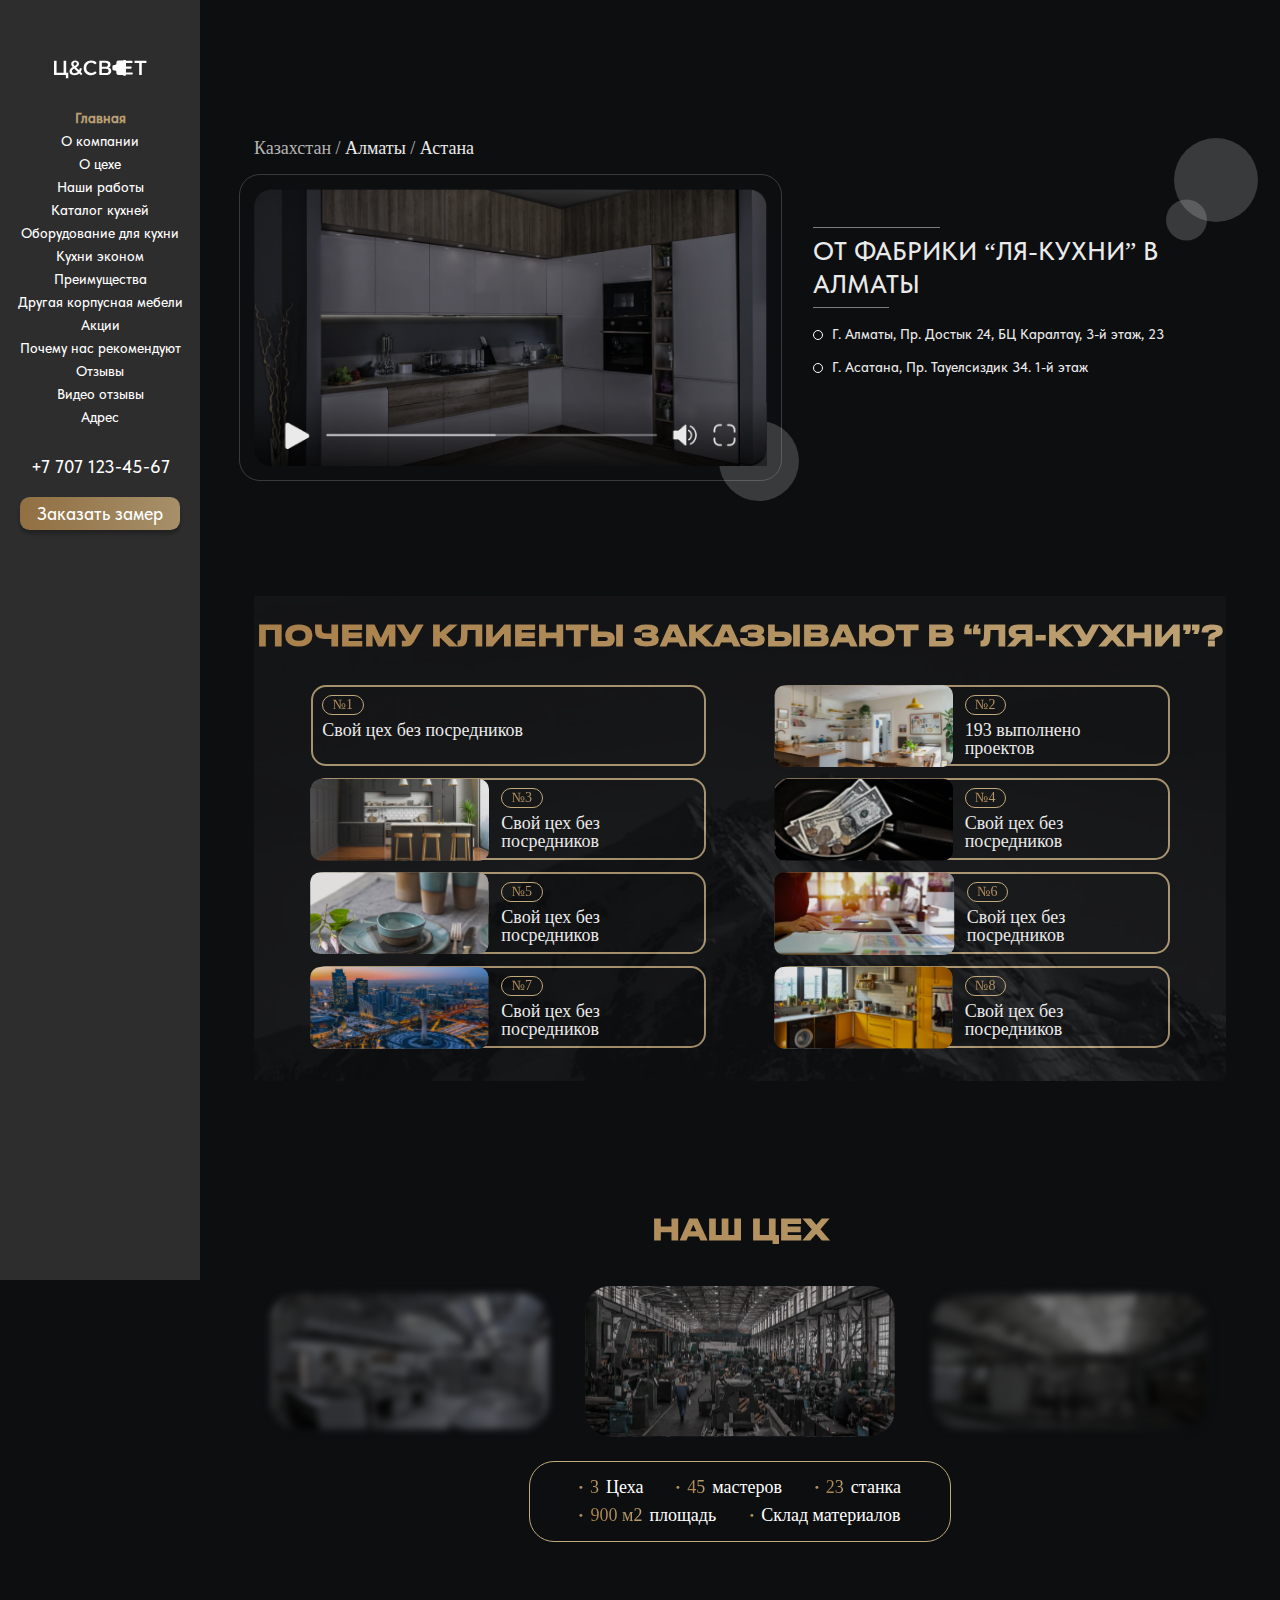
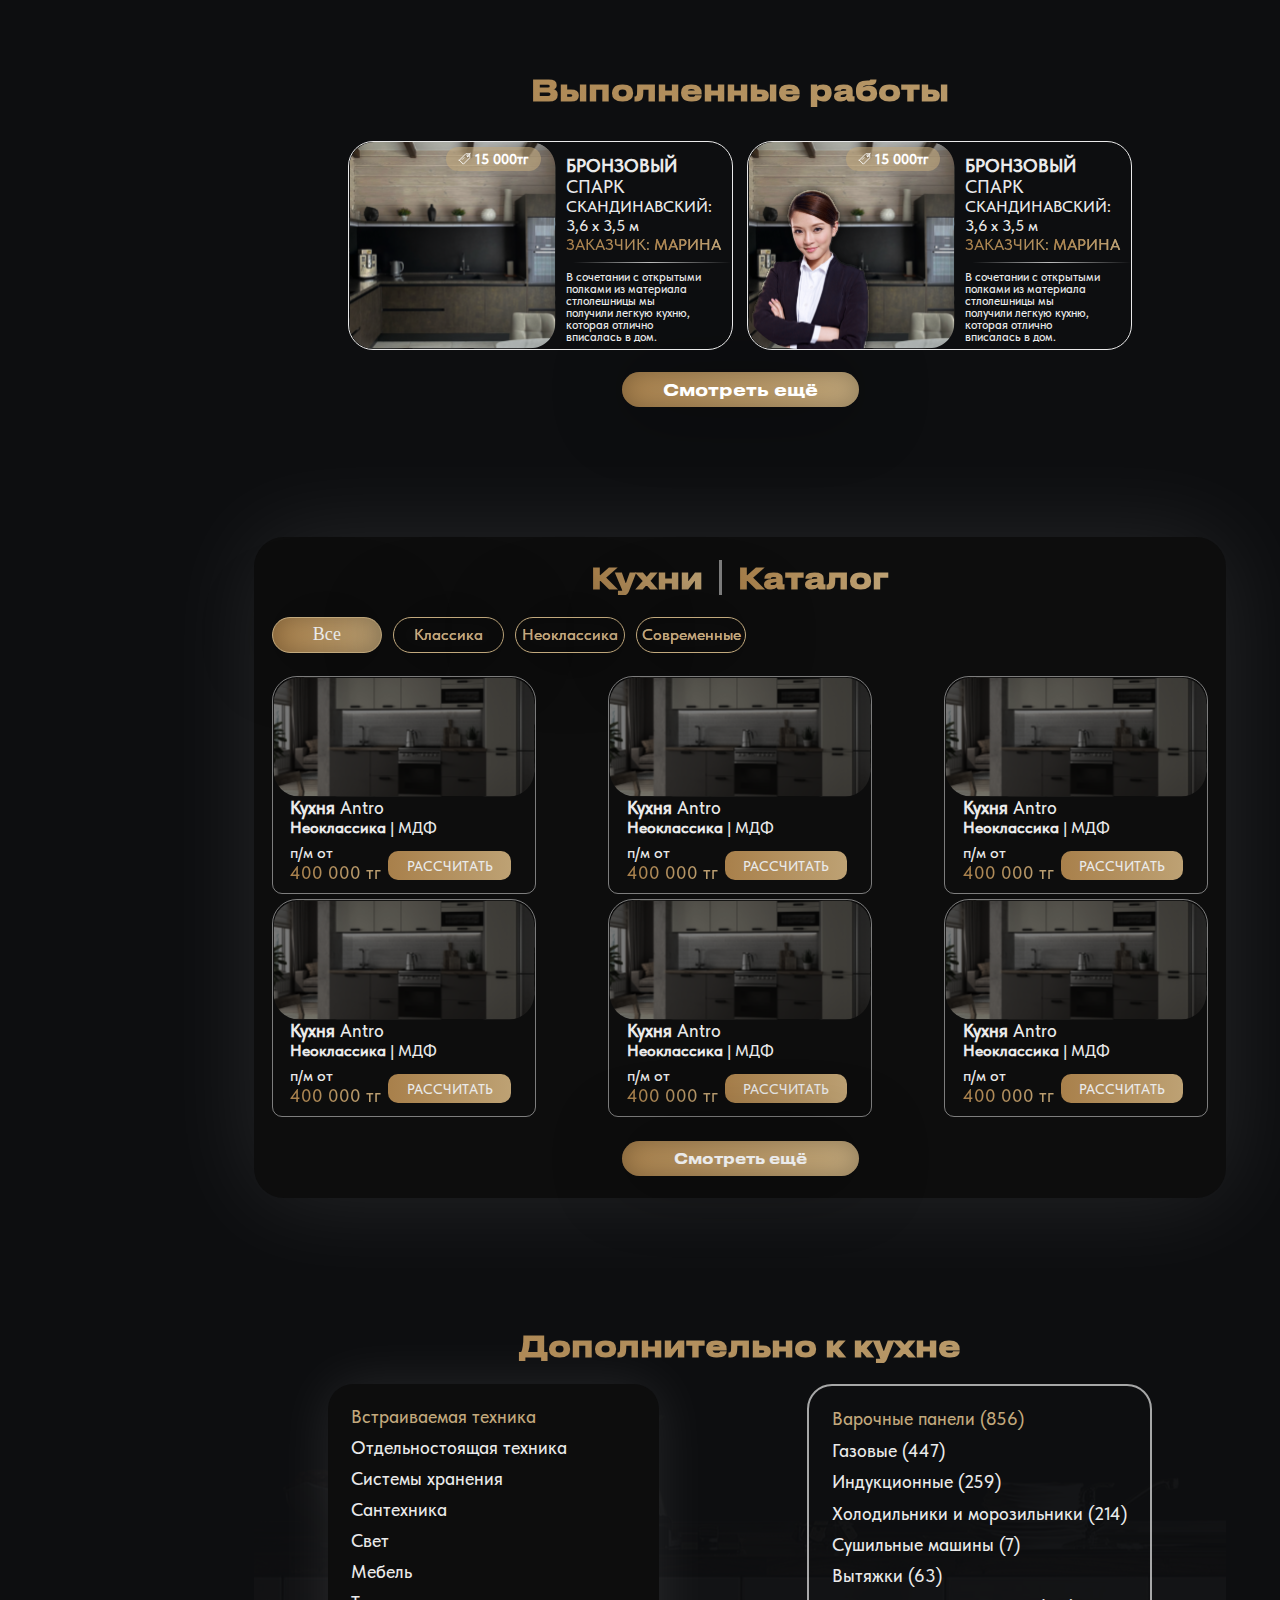
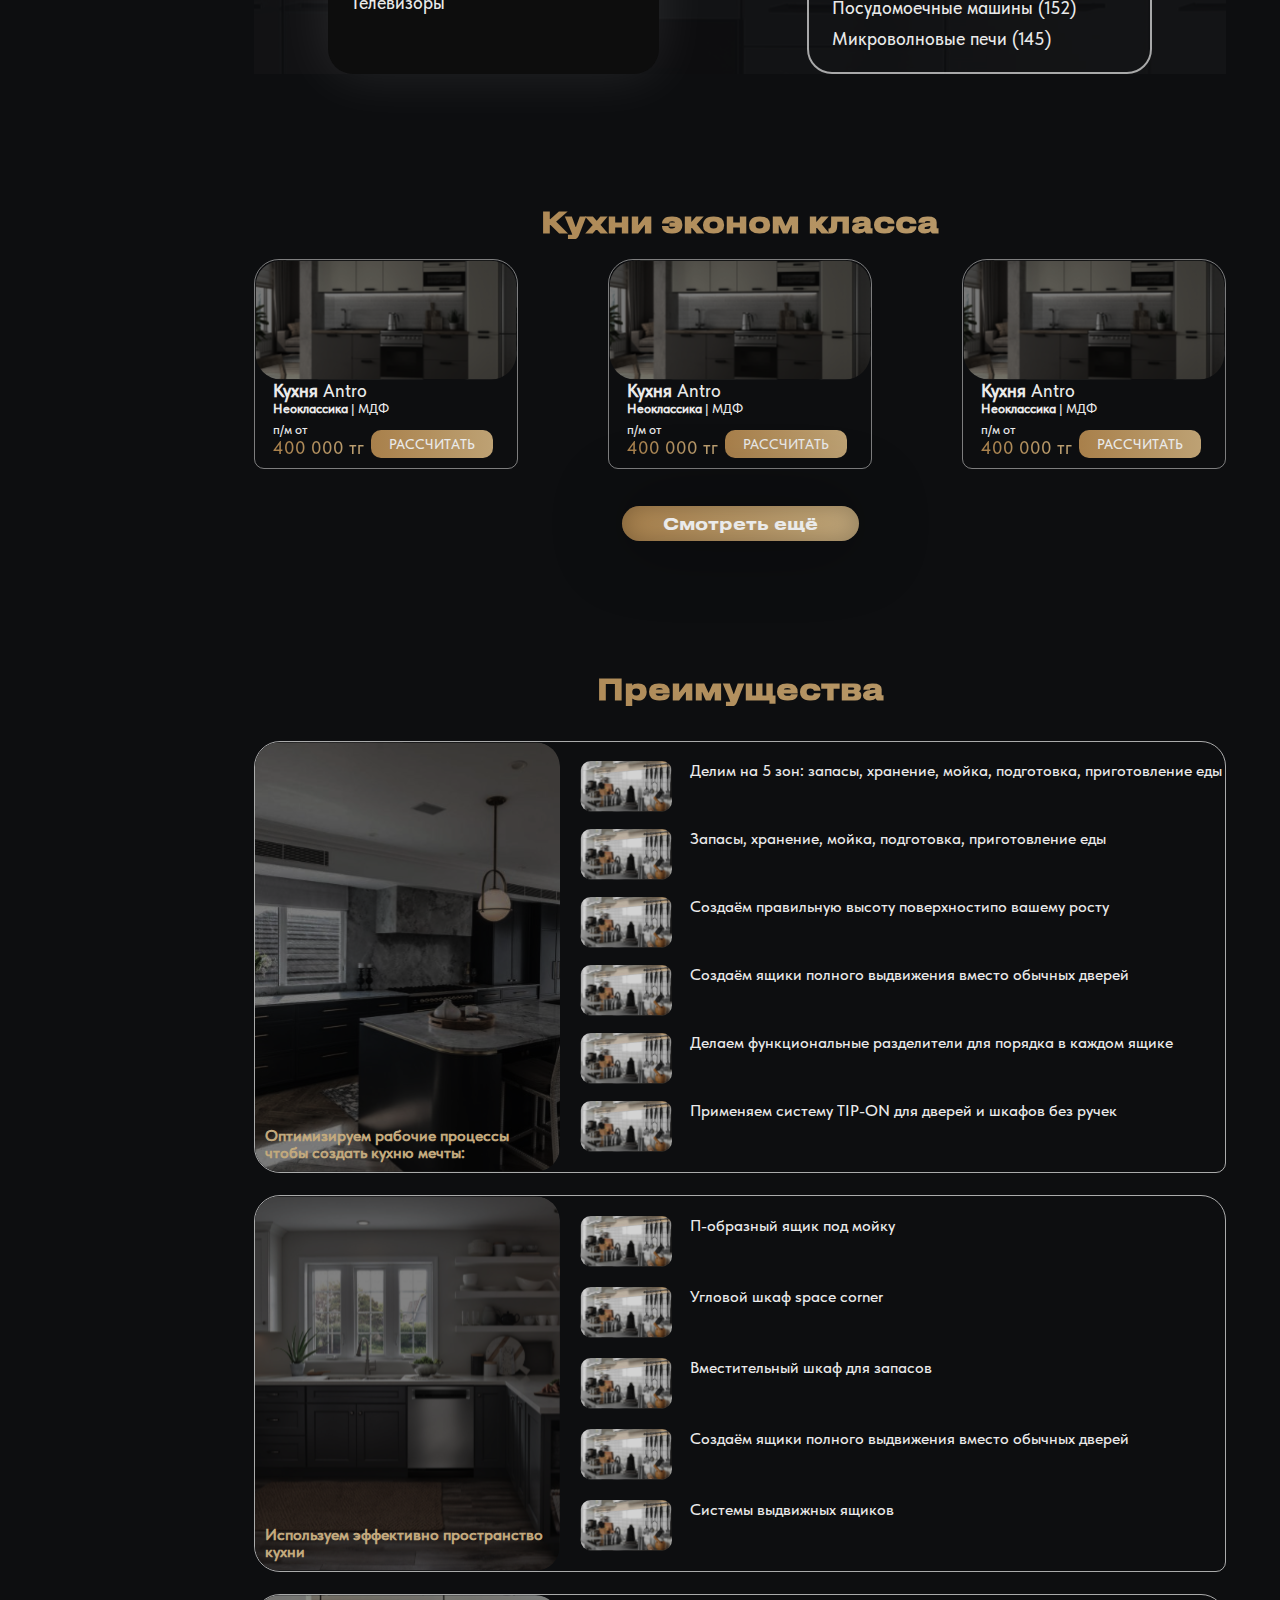
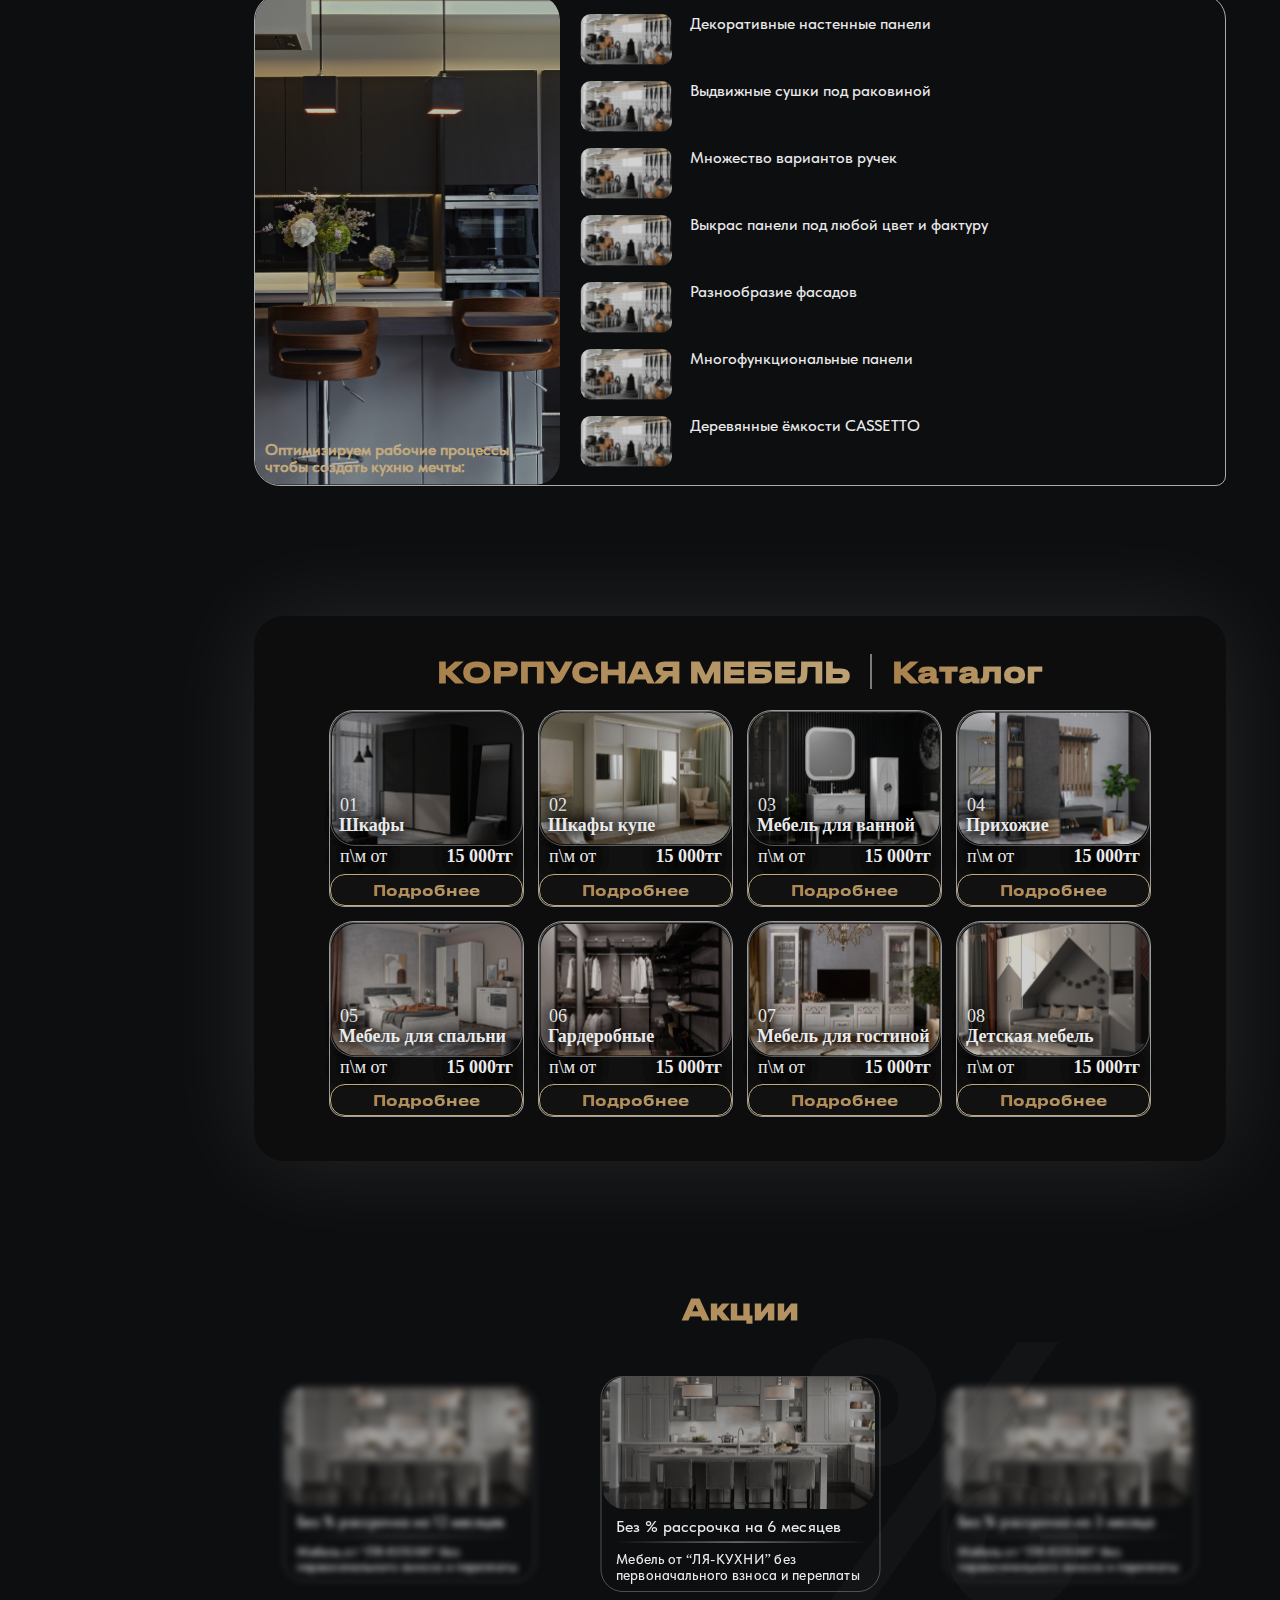
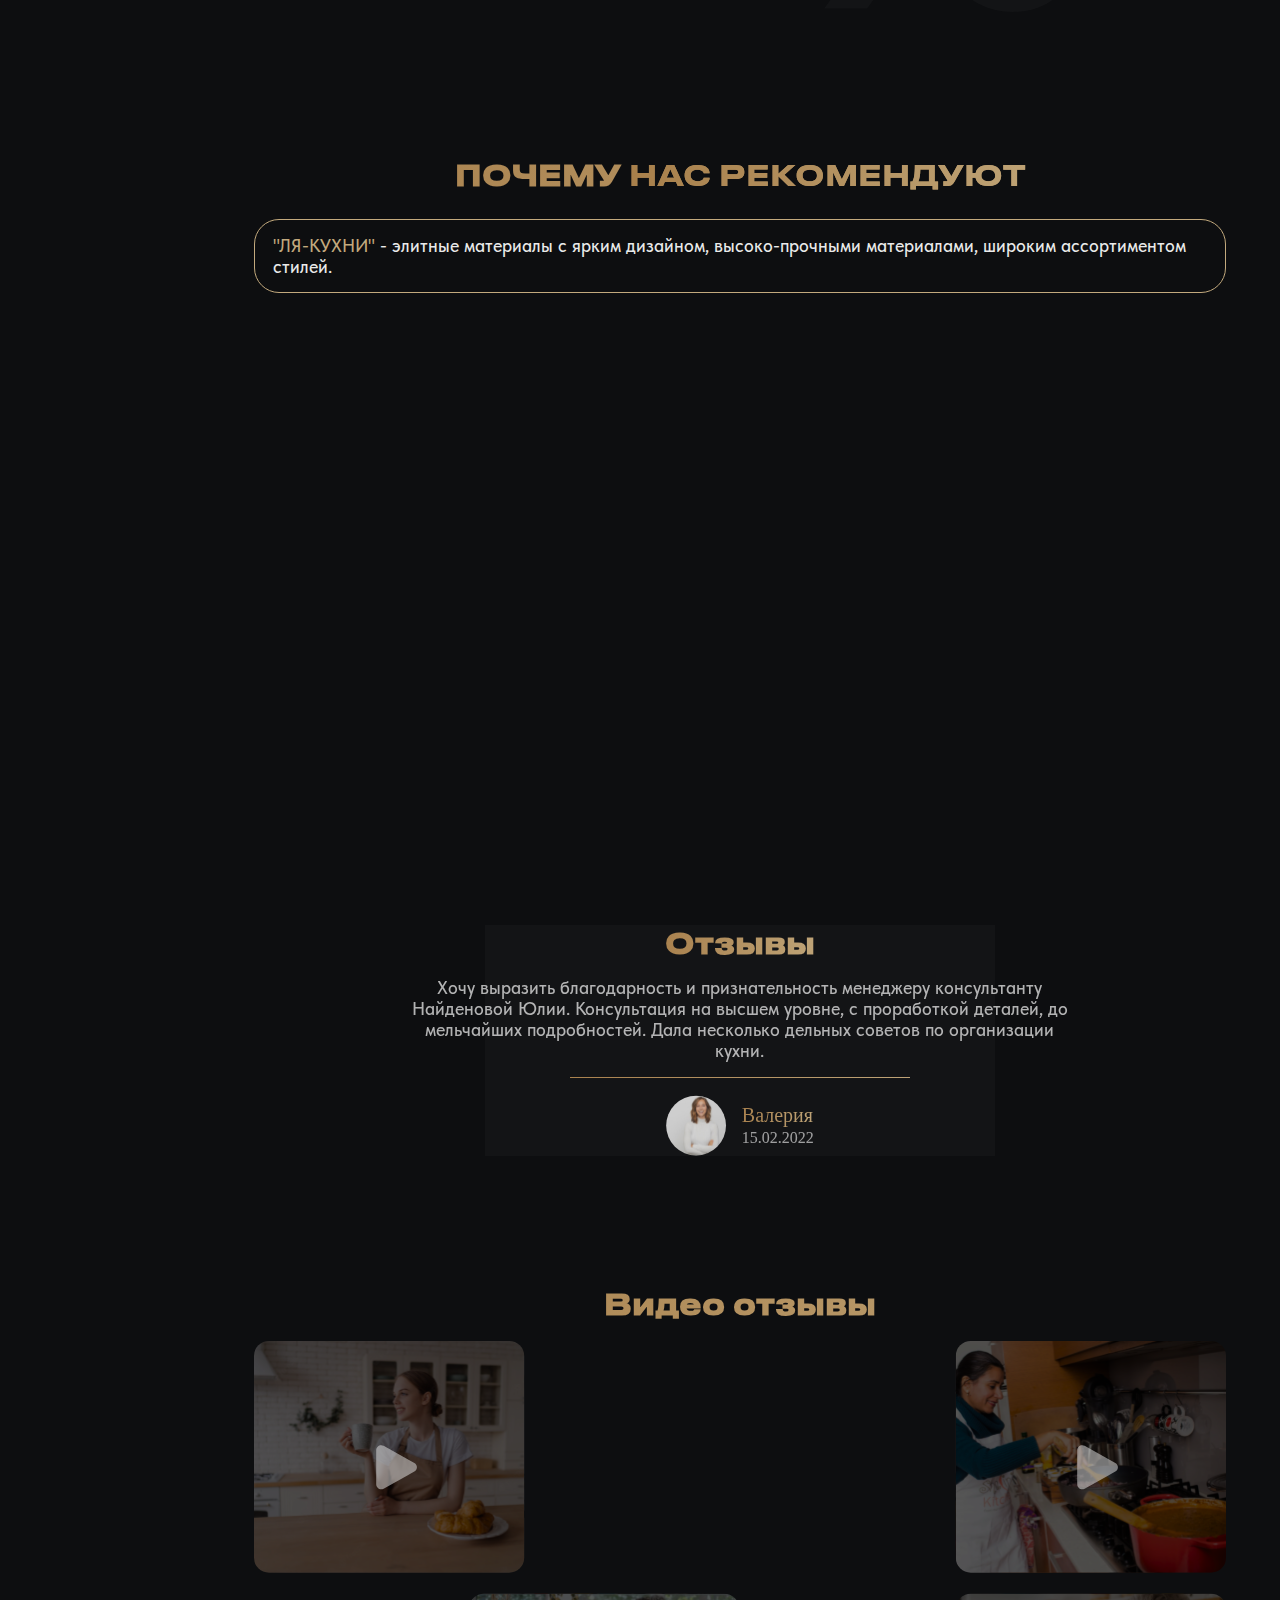
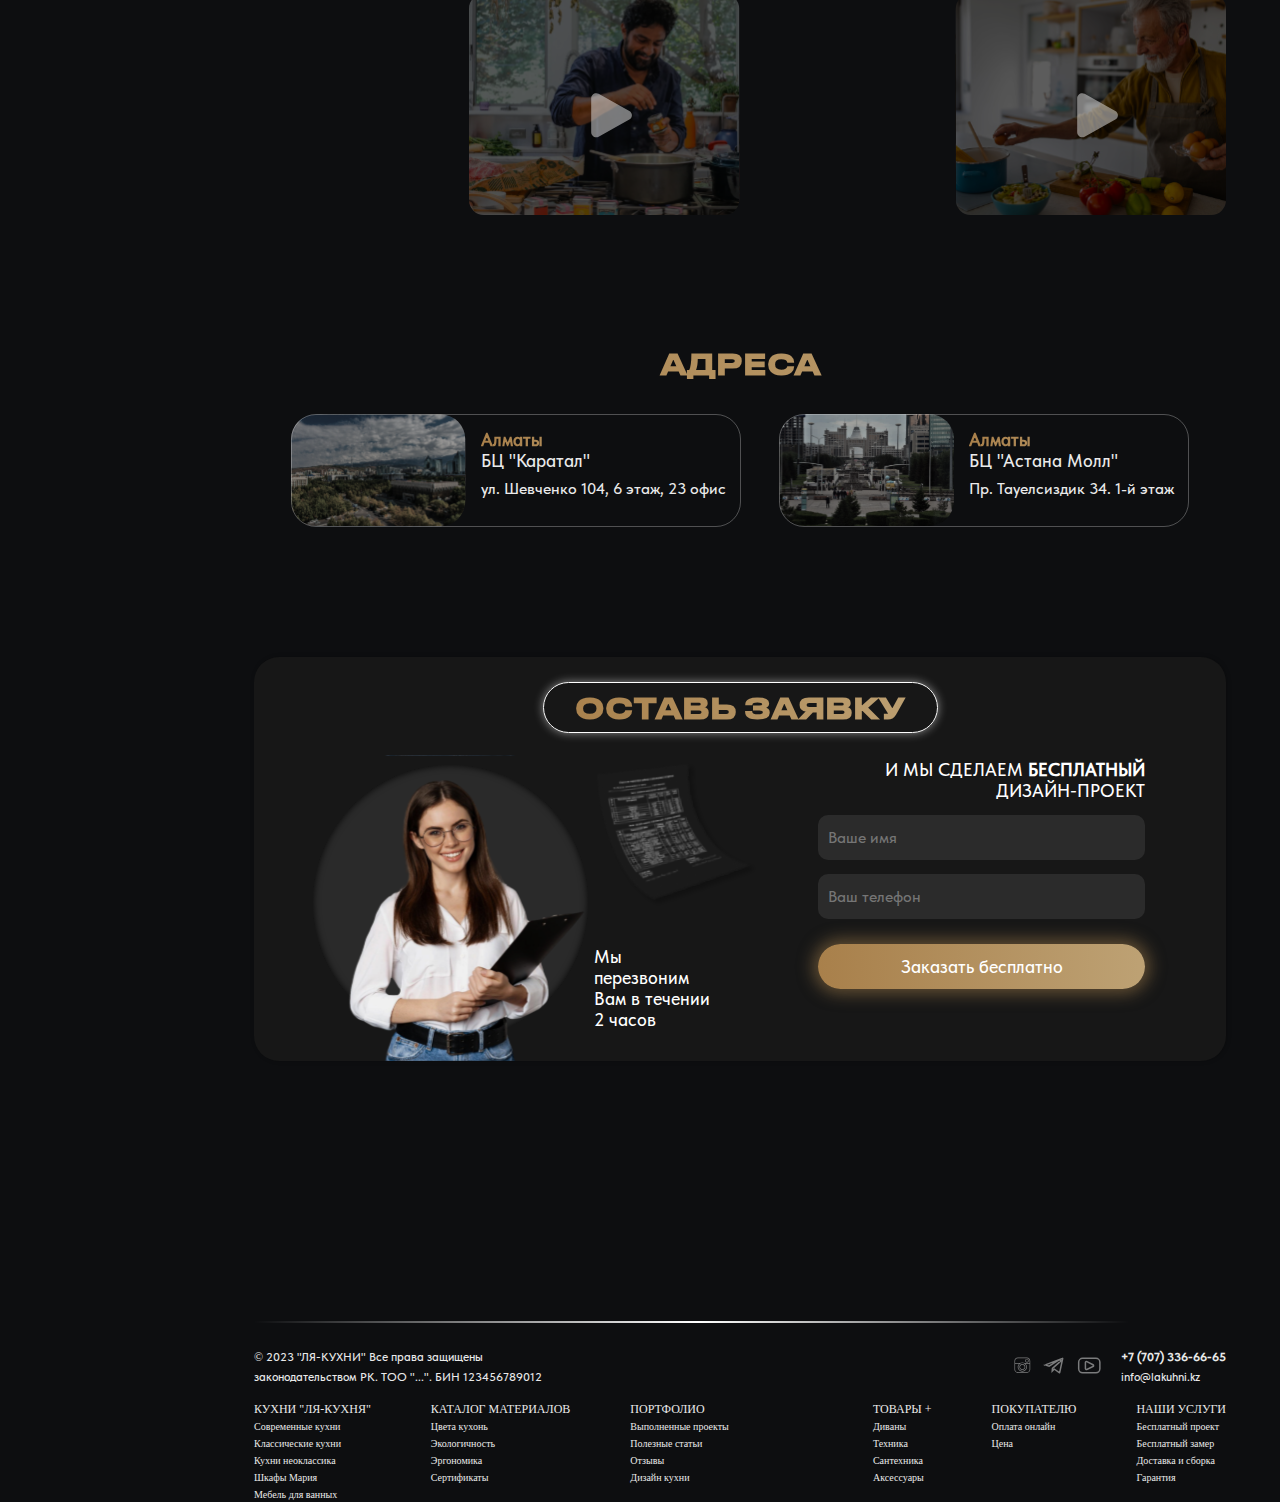
==== index.html @ ce854222 "Проект закончен" ====
<!DOCTYPE html>
<html lang="en">

<head>
    <meta charset="UTF-8">
    <meta name="viewport" content="width=device-width, initial-scale=1.0">
    <title>Мебель</title>
    <link rel="stylesheet" href="/css/reset.css">
    <link rel="stylesheet" href="/css/style.css">
    <link rel="stylesheet" href="/css/fonts.css">
</head>

<body>
    <header class="header">
        <div class="header__container">
            <div class="header__title">
                <img src="/images/_105553154231680.svg" alt="">
            </div>
            <ul class="header__list">
                <li><a href="#title" class="header__item header__active" data-section="title">Главная</a></li>
                <li><a href="#abstracts" class="header__item" data-section="abstracts">О компании</a></li>
                <li><a href="#workshop" class="header__item" data-section="workshop">О цехе</a></li>
                <li><a href="#maked" class="header__item" data-section="maked">Наши работы</a></li>
                <li><a href="#catalog" class="header__item" data-section="catalog">Каталог кухней</a></li>
                <li><a href="#extra" class="header__item" data-section="extra">Оборудование для кухни</a></li>
                <li><a href="#ecokitch" class="header__item" data-section="ecokitch">Кухни эконом</a></li>
                <li><a href="#benefits" class="header__item" data-section="benefits">Преимущества</a> </li>
                <li><a href="#catalogfur" class="header__item" data-section="catalogfur">Другая корпусная мебели</a></li>
                <li><a href="#shares" class="header__item" data-section="shares">Акции</a></li>
                <li><a href="#recom" class="header__item" data-section="recom">Почему нас рекомендуют</a></li>
                <li><a href="#reviews" class="header__item" data-section="reviews">Отзывы</a></li>
                <li><a href="#video" class="header__item" data-section="video">Видео отзывы</a></li>
                <li><a href="#address" class="header__item" data-section="address">Адрес</a></li>
            </ul>
            <div class="header__func">
                <p>+7 707 123-45-67</p>
                <div>
                    <img class="header__func__img" src="/images/header__title.svg" alt="">
                </div>
                <div>
                    <button class="header__func__btn">Заказать замер</button>
                </div>
                <div>
                    <button class="header__func__show">
                        <img src="/images/header__func.svg" alt="">
                    </button>
                </div>
                
            </div>
        </div>
    </header>
    <main class="main">
        <div class="wrapper">
            <section id="title" class="title">
                <div class="title__container">
                    <div class="title__circle title__circle--top"></div>
                    <div class="title__circle title__circle--right"></div>
                    <div class="title__circle title__circle--bottom"></div>
                    <div class="title__href">
                        <div><span
                                style="color: rgba(255, 255, 255, 0.70); font-size: 18px; font-family: Tilda Sans; font-weight: 300; word-wrap: break-word">Казахстан</span><span
                                style="color: rgba(255, 255, 255, 0.70); font-size: 18px; font-family: Tilda Sans; font-weight: 400; word-wrap: break-word">
                                /</span><span
                                style="color: #EAEAEA; font-size: 18px; font-family: Tilda Sans; font-weight: 400; word-wrap: break-word">
                            </span><span
                                style="color: #EAEAEA; font-size: 18px; font-family: Tilda Sans; font-weight: 500; word-wrap: break-word">Алматы</span><span
                                style="color: #EAEAEA; font-size: 18px; font-family: Tilda Sans; font-weight: 400; word-wrap: break-word">
                            </span><span
                                style="color: rgba(255, 255, 255, 0.70); font-size: 18px; font-family: Tilda Sans; font-weight: 400; word-wrap: break-word">/</span><span
                                style="color: #EAEAEA; font-size: 18px; font-family: Tilda Sans; font-weight: 400; word-wrap: break-word">
                            </span><span
                                style="color: #EAEAEA; font-size: 18px; font-family: Tilda Sans; font-weight: 500; word-wrap: break-word">Астана
                            </span></div>
                    </div>
                    <div class="title__content">
                        <div class="title__player">
                            <img src="/images/title.bmp" alt="">
                        </div>
                        <div class="title__disc">
                            <div class="title__line1"></div>
                            <h1 class="title__head">ОТ ФАБРИКИ <span>“ЛЯ-КУХНИ”</span> В АЛМАТЫ</h1>
                            <div class="title__line2"></div>
                            <div class="title__cities">
                                <div class="title__cities__var">
                                    <div class="title__cities__circle"></div>
                                    <p class="title__cities__var__text">Г. Алматы, Пр. Достык 24, БЦ Каралтау, 3-й этаж,
                                        23
                                    </p>
                                </div>
                                <div class="title__cities__var">
                                    <div class="title__cities__circle"></div>
                                    <p class="title__cities__var__text">Г. Асатана, Пр. Тауелсиздик 34. 1-й этаж</p>
                                </div>
                            </div>
                        </div>
                    </div>
                </div>
            </section>
            <section id="abstracts" class="abstracts">
                <div class="abstracts__container">
                    <h1 class="all__title">ПОЧЕМУ КЛИЕНТЫ ЗАКАЗЫВАЮТ
                        В “ЛЯ-КУХНИ”?</h1>
                    <div class="abstracts__list">
                        <div class="abstracts__item">
                            <img class="abstracts__item__img" src="/images/abs__1.svg" alt="">
                            <div class="abstracts__item__disc">
                                <p class="abstracts__item__number">№1</p>
                                <p class="abstracts__item__light">Свой цех<span class="abstracts__item__bold"> без
                                        посредников</span></p>
                            </div>
                        </div>
                        <div class="abstracts__item">
                            <img class="abstracts__item__img" src="/images/abs__2.svg" alt="">
                            <div class="abstracts__item__disc">
                                <p class="abstracts__item__number">№2</p>
                                <p class="abstracts__item__bold">193<span class="abstracts__item__light"> выполнено
                                        проектов</span></p>
                            </div>
                        </div>
                        <div class="abstracts__item">
                            <img class="abstracts__item__img" src="/images/abs__3.svg" alt="">
                            <div class="abstracts__item__disc">
                                <p class="abstracts__item__number">№3</p>
                                <p class="abstracts__item__light">Свой цех<span class="abstracts__item__bold"> без
                                        посредников</span></p>
                            </div>
                        </div>
                        <div class="abstracts__item">
                            <img class="abstracts__item__img" src="/images/abs__4.svg" alt="">
                            <div class="abstracts__item__disc">
                                <p class="abstracts__item__number">№4</p>
                                <p class="abstracts__item__light">Свой цех<span class="abstracts__item__bold"> без
                                        посредников</span></p>
                            </div>
                        </div>
                        <div class="abstracts__item">
                            <img class="abstracts__item__img" src="/images/abs__5.svg" alt="">
                            <div class="abstracts__item__disc">
                                <p class="abstracts__item__number">№5</p>
                                <p class="abstracts__item__light">Свой цех<span class="abstracts__item__bold"> без
                                        посредников</span></p>
                            </div>
                        </div>
                        <div class="abstracts__item">
                            <img class="abstracts__item__img" src="/images/abs__6.svg" alt="">
                            <div class="abstracts__item__disc">
                                <p class="abstracts__item__number">№6</p>
                                <p class="abstracts__item__light">Свой цех<span class="abstracts__item__bold"> без
                                        посредников</span></p>
                            </div>
                        </div>
                        <div class="abstracts__item">
                            <img class="abstracts__item__img" src="/images/abs_7.svg" alt="">
                            <div class="abstracts__item__disc">
                                <p class="abstracts__item__number">№7</p>
                                <p class="abstracts__item__light">Свой цех<span class="abstracts__item__bold"> без
                                        посредников</span></p>
                            </div>
                        </div>
                        <div class="abstracts__item">
                            <img class="abstracts__item__img" src="/images/abs_8.svg" alt="">
                            <div class="abstracts__item__disc">
                                <p class="abstracts__item__number">№8</p>
                                <p class="abstracts__item__light">Свой цех<span class="abstracts__item__bold"> без
                                        посредников</span></p>
                            </div>
                        </div>
                    </div>

                </div>
            </section>
            <section id="workshop" class="workshop">
                <div class="workshop__container">
                    <h1 class="all__title">НАШ ЦЕХ</h1>
                    <div class="workshop__row">
                        <div><img src="./images/workshop1.svg" alt="" class="blurred animate-fade"></div>
                        <div><img src="./images/workshop2.svg" alt="" class="blurred animate-fade"></div>
                        <div><img src="./images/workshop3.svg" alt="" class="blurred animate-fade"></div>
                    </div>
                    <ul>
                        <li><img src="./images/Ellipse 6.svg" alt="">
                            <p>3</p><span>Цеха</span>
                        </li>
                        <li><img src="./images/Ellipse 6.svg" alt="">
                            <p>45</p><span>мастеров</span>
                        </li>
                        <li><img src="./images/Ellipse 6.svg" alt="">
                            <p>23</p><span>станка</span>
                        </li>
                        <li><img src="./images/Ellipse 6.svg" alt="">
                            <p>900 м2</p><span>площадь</span>
                        </li>
                        <li><img src="./images/Ellipse 6.svg" alt=""> <span>Склад материалов</span></li>
                    </ul>
                </div>
            </section>
            <section id="maked" class="maked">
                <div class="maked__cantainer">
                    <h1 class="all__title">Выполненные работы</h1>
                    <div class="maked__content">
                        <div class="maked__item">
                            <div class="maked__item__image">
                                <img class="maked__item__image__back" src="/images/maked__1.svg" alt="">
                                <img class="maked__item__image__back__phone" src="/images/maked__1__phone.svg" alt="">
                                <img class="maked__item__image__hum1" src="/images/maked__1__hum.svg" alt="">
                                <div class="maked__item__image__price">
                                    <img class="maked__item__image__price__img" src="/images/maked__image__price.svg"
                                        alt="">
                                    <p class="maked__item__image__price__text">15 000тг</p>
                                </div>
                            </div>
                            <div class="maked__item__disc">
                                <div >
                                    <h2>Бронзовый<span> спарк</span></h2>
                                    <p>СКАНДИНАВСКИЙ: 3,6 x 3,5 м</p>
                                    <p class="maked__item__disc__name">ЗАКАЗЧИК: <span> Марина</span></p>
                                </div>
                                <div class="maked__item__disc__line"></div>
                                <div class="maked__item__disc__text">В сочетании с открытыми полками из материала
                                    стлолешницы мы получили легкую кухню,
                                    которая отлично вписалась в дом.</div>
                            </div>
                        </div>
                        <div class="maked__item">
                            <div class="maked__item__image">
                                <img class="maked__item__image__back" src="/images/maked__1.svg" alt="">
                                <img class="maked__item__image__back__phone" src="/images/maked__1__phone.svg" alt="">
                                <img class="maked__item__image__hum2" src="/images/maked__2.svg" alt="">
                                <div class="maked__item__image__price">
                                    <img class="maked__item__image__price__img" src="/images/maked__image__price.svg"
                                        alt="">
                                    <p class="maked__item__image__price__text">15 000тг</p>
                                </div>
                            </div>
                            <div class="maked__item__disc">
                                <div>
                                    <h2>Бронзовый<span> спарк</span></h2>
                                    <p>СКАНДИНАВСКИЙ: 3,6 x 3,5 м</p>
                                    <p class="maked__item__disc__name">ЗАКАЗЧИК: <span> Марина</span></p>
                                </div>
                                <div class="maked__item__disc__line"></div>
                                <div class="maked__item__disc__text">В сочетании с открытыми полками из материала
                                    стлолешницы мы получили легкую кухню,
                                    которая отлично вписалась в дом.</div>
                            </div>
                        </div>

                    </div>
                    <div class="maked__button">
                        <button>Смотреть ещё</button>
                    </div>
                </div>
            </section>
            <section id="catalog" class="catalog">
                <div class="catalog__container">
                    <div class="catalog__title">
                        <h1 class="all__title">Кухни</h1>
                        <div class="catalog__title__line"></div>
                        <h1 class="all__title">Каталог</h1>
                    </div>
                    <div class="catalog__category">
                        <button class="catalog__category__item selected" onclick="selectCategory(this)">Все</button>
                        <button class="catalog__category__item" onclick="selectCategory(this)">Классика</button>
                        <button class="catalog__category__item" onclick="selectCategory(this)">Неоклассика</button>
                        <button class="catalog__category__item" onclick="selectCategory(this)">Современные</button>
                    </div>
                    <div class="catalog__grid">
                        <div class="catalog__grid__item">
                            <img class="catalog__grid__item__img" src="/images/catalog__item.svg" alt="">
                            <div class="catalog__grid__container">
                                <p class="catalog__grid__item__kich">Кухня <span>Antro</span></p>
                                <p class="catalog__grid__item__type">Неоклассика<span> | МДФ</span></p>
                                <div class="catalog__grid__item__price">
                                    <div class="catalog__grid__item__price__text">
                                        <p>п/м от</p>
                                        <p class="catalog__grid__item__price__text__num">400 000 тг</p>
                                    </div>
                                    <button class="catalog__grid__item__price__button">Рассчитать</button>
                                </div>
                            </div>
                        </div>
                        <div class="catalog__grid__item">
                            <img class="catalog__grid__item__img" src="/images/catalog__item.svg" alt="">
                            <div class="catalog__grid__container">
                                <p class="catalog__grid__item__kich">Кухня <span>Antro</span></p>
                                <p class="catalog__grid__item__type">Неоклассика<span> | МДФ</span></p>
                                <div class="catalog__grid__item__price">
                                    <div class="catalog__grid__item__price__text">
                                        <p>п/м от</p>
                                        <p class="catalog__grid__item__price__text__num">400 000 тг</p>
                                    </div>
                                    <button class="catalog__grid__item__price__button">Рассчитать</button>
                                </div>
                            </div>
                        </div>
                        <div class="catalog__grid__item">
                            <img class="catalog__grid__item__img" src="/images/catalog__item.svg" alt="">
                            <div class="catalog__grid__container">
                                <p class="catalog__grid__item__kich">Кухня <span>Antro</span></p>
                                <p class="catalog__grid__item__type">Неоклассика<span> | МДФ</span></p>
                                <div class="catalog__grid__item__price">
                                    <div class="catalog__grid__item__price__text">
                                        <p>п/м от</p>
                                        <p class="catalog__grid__item__price__text__num">400 000 тг</p>
                                    </div>
                                    <button class="catalog__grid__item__price__button">Рассчитать</button>
                                </div>
                            </div>
                        </div>
                        <div class="catalog__grid__item">
                            <img class="catalog__grid__item__img" src="/images/catalog__item.svg" alt="">
                            <div class="catalog__grid__container">
                                <p class="catalog__grid__item__kich">Кухня <span>Antro</span></p>
                                <p class="catalog__grid__item__type">Неоклассика<span> | МДФ</span></p>
                                <div class="catalog__grid__item__price">
                                    <div class="catalog__grid__item__price__text">
                                        <p>п/м от</p>
                                        <p class="catalog__grid__item__price__text__num">400 000 тг</p>
                                    </div>
                                    <button class="catalog__grid__item__price__button">Рассчитать</button>
                                </div>
                            </div>
                        </div>
                        <div class="catalog__grid__item">
                            <img class="catalog__grid__item__img" src="/images/catalog__item.svg" alt="">
                            <div class="catalog__grid__container">
                                <p class="catalog__grid__item__kich">Кухня <span>Antro</span></p>
                                <p class="catalog__grid__item__type">Неоклассика<span> | МДФ</span></p>
                                <div class="catalog__grid__item__price">
                                    <div class="catalog__grid__item__price__text">
                                        <p>п/м от</p>
                                        <p class="catalog__grid__item__price__text__num">400 000 тг</p>
                                    </div>
                                    <button class="catalog__grid__item__price__button">Рассчитать</button>
                                </div>
                            </div>
                        </div>
                        <div class="catalog__grid__item">
                            <img class="catalog__grid__item__img" src="/images/catalog__item.svg" alt="">
                            <div class="catalog__grid__container">
                                <p class="catalog__grid__item__kich">Кухня <span>Antro</span></p>
                                <p class="catalog__grid__item__type">Неоклассика<span> | МДФ</span></p>
                                <div class="catalog__grid__item__price">
                                    <div class="catalog__grid__item__price__text">
                                        <p>п/м от</p>
                                        <p class="catalog__grid__item__price__text__num">400 000 тг</p>
                                    </div>
                                    <button class="catalog__grid__item__price__button">Рассчитать</button>
                                </div>
                            </div>
                        </div>
                    </div>
                    <div class="catalog__func">
                        <button class="catalog__func__btn">Смотреть ещё</button>
                    </div>
                </div>
            </section>
            <section id="extra" class="extra">
                <div class="extra__container">
                    <h1 class="all__title">Дополнительно к кухне</h1>
                    <div class="extra__list">
                        <div class="extra__list__row1">
                            <button class="active">Встраиваемая техника</button>
                            <button>Отдельностоящая техника</button>
                            <button>Системы хранения</button>
                            <button>Сантехника</button>
                            <button>Свет</button>
                            <button>Мебель</button>
                            <button>Телевизоры</button>
                        </div>
                        <div class="extra__list__row2">
                            <p class="active">Варочные панели (856)</p>
                            <p>Газовые (447)</p>
                            <p>Индукционные (259)</p>
                            <p>Холодильники и морозильники (214)</p>
                            <p>Сушильные машины (7)</p>
                            <p>Вытяжки (63)</p>
                            <p>Посудомоечные машины (152)</p>
                            <p>Микроволновые печи (145)</p>
                        </div>
                    </div>
                </div>
            </section>
            <section id="ecokitch" class="ecokitch">
                <div class="ecokitch__container">
                    <h1 class="all__title">Кухни эконом класса</h1>
                    <div class="ecokitch__list">
                        <div class="ecokitch__grid__item">
                            <img class="catalog__grid__item__img" src="/images/catalog__item.svg" alt="">
                            <div class="catalog__grid__container">
                                <p class="catalog__grid__item__kich">Кухня <span>Antro</span></p>
                                <p class="catalog__grid__item__type">Неоклассика<span> | МДФ</span></p>
                                <div class="catalog__grid__item__price">
                                    <div class="catalog__grid__item__price__text">
                                        <p>п/м от</p>
                                        <p class="catalog__grid__item__price__text__num">400 000 тг</p>
                                    </div>
                                    <button class="catalog__grid__item__price__button">Рассчитать</button>
                                </div>
                            </div>
                        </div>
                        <div class="ecokitch__grid__item">
                            <img class="catalog__grid__item__img" src="/images/catalog__item.svg" alt="">
                            <div class="catalog__grid__container">
                                <p class="catalog__grid__item__kich">Кухня <span>Antro</span></p>
                                <p class="catalog__grid__item__type">Неоклассика<span> | МДФ</span></p>
                                <div class="catalog__grid__item__price">
                                    <div class="catalog__grid__item__price__text">
                                        <p>п/м от</p>
                                        <p class="catalog__grid__item__price__text__num">400 000 тг</p>
                                    </div>
                                    <button class="catalog__grid__item__price__button">Рассчитать</button>
                                </div>
                            </div>
                        </div>
                        <div class="ecokitch__grid__item">
                            <img class="catalog__grid__item__img" src="/images/catalog__item.svg" alt="">
                            <div class="catalog__grid__container">
                                <p class="catalog__grid__item__kich">Кухня <span>Antro</span></p>
                                <p class="catalog__grid__item__type">Неоклассика<span> | МДФ</span></p>
                                <div class="catalog__grid__item__price">
                                    <div class="catalog__grid__item__price__text">
                                        <p>п/м от</p>
                                        <p class="catalog__grid__item__price__text__num">400 000 тг</p>
                                    </div>
                                    <button class="catalog__grid__item__price__button">Рассчитать</button>
                                </div>
                            </div>
                        </div>
                    </div>
                    <div class="ecokitch__func">
                        <button class="ecokitch__func__btn">Смотреть ещё</button>
                    </div>
                </div>
            </section>
            <section id="benefits" class="benefits">
                <div class="benefits__container">
                    <h1 class="all__title">Преимущества</h1>
                    <div class="benefits__list">
                        <div class="benefits__item">
                            <div class="benefits__item__image">
                                <img class="blurred__image" src="/images/benef__back1.svg" alt="">
                                <img class="benefits__item__image__phone" src="/images/benefits__phonr.svg" alt="">
                                <p>Оптимизируем рабочие процессы
                                    чтобы создать кухню мечты:</p>
                            </div>
                            <div class="benefits__item__list">
                                <div class="benefits__item__list__row">
                                    <img src="/images/benef__item.svg" alt="">
                                    <p>Делим на 5 зон: запасы, хранение, мойка, подготовка, приготовление еды</p>
                                </div>
                                <div class="benefits__item__list__row">
                                    <img src="/images/benef__item.svg" alt="">
                                    <p>Запасы, хранение, мойка, подготовка, приготовление еды</p>
                                </div>
                                <div class="benefits__item__list__row">
                                    <img src="/images/benef__item.svg" alt="">
                                    <p>Создаём правильную высоту поверхностипо
                                        вашему росту</p>
                                </div>
                                <div class="benefits__item__list__row">
                                    <img src="/images/benef__item.svg" alt="">
                                    <p>Создаём ящики полного выдвижения вместо обычных дверей</p>
                                </div>
                                <div class="benefits__item__list__row">
                                    <img src="/images/benef__item.svg" alt="">
                                    <p>Делаем функциональные разделители для порядка в каждом ящике</p>
                                </div>
                                <div class="benefits__item__list__row">
                                    <img src="/images/benef__item.svg" alt="">
                                    <p>Применяем систему TIP-ON для дверей и шкафов без ручек</p>
                                </div>
                            </div>
                        </div>
                        <div class="benefits__item">
                            <div class="benefits__item__image">
                                <img class="blurred__image" src="/images/benef__back2.svg" alt="">
                                <img class="benefits__item__image__phone" src="/images/benefits__phonr.svg" alt="">
                                <p>Используем эффективно пространство кухни</p>
                            </div>
                            <div class="benefits__item__list">
                                <div class="benefits__item__list__row">
                                    <img src="/images/benef__item.svg" alt="">
                                    <p>П-образный ящик под мойку</p>
                                </div>
                                <div class="benefits__item__list__row">
                                    <img src="/images/benef__item.svg" alt="">
                                    <p>Угловой шкаф space corner</p>
                                </div>
                                <div class="benefits__item__list__row">
                                    <img src="/images/benef__item.svg" alt="">
                                    <p>Вместительный шкаф для запасов</p>
                                </div>
                                <div class="benefits__item__list__row">
                                    <img src="/images/benef__item.svg" alt="">
                                    <p>Создаём ящики полного выдвижения вместо обычных дверей</p>
                                </div>
                                <div class="benefits__item__list__row">
                                    <img src="/images/benef__item.svg" alt="">
                                    <p>Системы выдвижных ящиков</p>
                                </div>

                            </div>
                        </div>
                        <div class="benefits__item">
                            <div class="benefits__item__image">
                                <img class="blurred__image" src="/images/benef__back3.svg" alt="">
                                <img class="benefits__item__image__phone" src="/images/benefits__phonr.svg" alt="">
                                <p>Оптимизируем рабочие процессы
                                    чтобы создать кухню мечты:</p>
                            </div>
                            <div class="benefits__item__list">
                                <div class="benefits__item__list__row">
                                    <img src="/images/benef__item.svg" alt="">
                                    <p>Декоративные настенные панели</p>
                                </div>
                                <div class="benefits__item__list__row">
                                    <img src="/images/benef__item.svg" alt="">
                                    <p>Выдвижные сушки под раковиной</p>
                                </div>
                                <div class="benefits__item__list__row">
                                    <img src="/images/benef__item.svg" alt="">
                                    <p>Множество вариантов ручек</p>
                                </div>
                                <div class="benefits__item__list__row">
                                    <img src="/images/benef__item.svg" alt="">
                                    <p>Выкрас панели под любой цвет и фактуру</p>
                                </div>
                                <div class="benefits__item__list__row">
                                    <img src="/images/benef__item.svg" alt="">
                                    <p>Разнообразие фасадов</p>
                                </div>
                                <div class="benefits__item__list__row">
                                    <img src="/images/benef__item.svg" alt="">
                                    <p>Многофункциональные панели</p>
                                </div>
                                <div class="benefits__item__list__row">
                                    <img src="/images/benef__item.svg" alt="">
                                    <p>Деревянные ёмкости CASSETTO</p>
                                </div>

                            </div>
                        </div>
                    </div>
                </div>
            </section>
            <section id="catalogfur" class="catalogfur">
                <div class="catalogfur__container">
                    <div class="catalogfur__title">
                        <h1 class="all__title">КОРПУСНАЯ МЕБЕЛЬ</h1>
                        <div class="catalog__title__line"></div>
                        <h1 class="all__title">Каталог</h1>
                    </div>
                    <div class="catalogfur__grid">
                        <div class="catalogfur__item">
                            <div class="catalogfur__item__image">
                                <img src="/images/fur__img1.svg" alt="">
                                <p class="catalogfur__item__image__number">01</p>
                                <p class="catalogfur__item__image__text">Шкафы</p>
                            </div>
                            <div class="catalogfur__item__disc">
                                <p class="catalogfur__item__disc__text">п\м от</p>
                                <p>15 000тг</p>
                            </div>
                            <div class="catalogfur__item__func">
                                <button class="catalogfur__item__func__btn">Подробнее</button>
                            </div>
                        </div>
                        <div class="catalogfur__item">
                            <div class="catalogfur__item__image">
                                <img src="./images/fur__img2.svg" alt="">
                                <p class="catalogfur__item__image__number">02</p>
                                <p class="catalogfur__item__image__text">Шкафы купе</p>
                            </div>
                            <div class="catalogfur__item__disc">
                                <p class="catalogfur__item__disc__text">п\м от</p>
                                <p>15 000тг</p>
                            </div>
                            <div class="catalogfur__item__func">
                                <button class="catalogfur__item__func__btn">Подробнее</button>
                            </div>
                        </div>
                        <div class="catalogfur__item">
                            <div class="catalogfur__item__image">
                                <img src="/images/fur__img3.svg" alt="">
                                <p class="catalogfur__item__image__number">03</p>
                                <p class="catalogfur__item__image__text">Мебель для ванной</p>
                            </div>
                            <div class="catalogfur__item__disc">
                                <p class="catalogfur__item__disc__text">п\м от</p>
                                <p>15 000тг</p>
                            </div>
                            <div class="catalogfur__item__func">
                                <button class="catalogfur__item__func__btn">Подробнее</button>
                            </div>
                        </div>
                        <div class="catalogfur__item">
                            <div class="catalogfur__item__image">
                                <img src="/images/fur__img4.svg" alt="">
                                <p class="catalogfur__item__image__number">04</p>
                                <p class="catalogfur__item__image__text">Прихожие</p>
                            </div>
                            <div class="catalogfur__item__disc">
                                <p class="catalogfur__item__disc__text">п\м от</p>
                                <p>15 000тг</p>
                            </div>
                            <div class="catalogfur__item__func">
                                <button class="catalogfur__item__func__btn">Подробнее</button>
                            </div>
                        </div>
                        <div class="catalogfur__item">
                            <div class="catalogfur__item__image">
                                <img src="/images/fur__img5.svg" alt="">
                                <p class="catalogfur__item__image__number">05</p>
                                <p class="catalogfur__item__image__text">Мебель для спальни</p>
                            </div>
                            <div class="catalogfur__item__disc">
                                <p class="catalogfur__item__disc__text">п\м от</p>
                                <p>15 000тг</p>
                            </div>
                            <div class="catalogfur__item__func">
                                <button class="catalogfur__item__func__btn">Подробнее</button>
                            </div>
                        </div>
                        <div class="catalogfur__item">
                            <div class="catalogfur__item__image">
                                <img src="/images/fur__img6.svg" alt="">
                                <p class="catalogfur__item__image__number">06</p>
                                <p class="catalogfur__item__image__text">Гардеробные</p>
                            </div>
                            <div class="catalogfur__item__disc">
                                <p class="catalogfur__item__disc__text">п\м от</p>
                                <p>15 000тг</p>
                            </div>
                            <div class="catalogfur__item__func">
                                <button class="catalogfur__item__func__btn">Подробнее</button>
                            </div>
                        </div>
                        <div class="catalogfur__item">
                            <div class="catalogfur__item__image">
                                <img src="/images/fur__img7.svg" alt="">
                                <p class="catalogfur__item__image__number">07</p>
                                <p class="catalogfur__item__image__text">Мебель для гостиной</p>
                            </div>
                            <div class="catalogfur__item__disc">
                                <p class="catalogfur__item__disc__text">п\м от</p>
                                <p>15 000тг</p>
                            </div>
                            <div class="catalogfur__item__func">
                                <button class="catalogfur__item__func__btn">Подробнее</button>
                            </div>
                        </div>
                        <div class="catalogfur__item">
                            <div class="catalogfur__item__image">
                                <img src="/images/fur__img8.svg" alt="">
                                <p class="catalogfur__item__image__number">08</p>
                                <p class="catalogfur__item__image__text">Детская мебель</p>
                            </div>
                            <div class="catalogfur__item__disc">
                                <p class="catalogfur__item__disc__text">п\м от</p>
                                <p>15 000тг</p>
                            </div>
                            <div class="catalogfur__item__func">
                                <button class="catalogfur__item__func__btn">Подробнее</button>
                            </div>
                        </div>
                    </div>
                </div>
            </section>
            <section id="shares" class="shares">
                <div class="shares__container">
                    <h1 class="all__title">Акции</h1>
                    <div class="shares__row">
                        <div class="shares__item blurred">
                            <img src="./images/shares__item.svg" alt="">
                            <p>Без % рассрочка на 12 месяцев</p>
                            <div class="shares__line"></div>
                            <p class="shares__item__text">Мебель от “ЛЯ-КУХНИ” без
                                первоначального взноса и переплаты</p>
                        </div>
                        <div class="shares__item blurred main-image-share animate-fade">
                            <img src="./images/shares__item.svg" alt="">
                            <p>Без % рассрочка на 6 месяцев</p>
                            <div class="shares__line"></div>
                            <p class="shares__item__text">Мебель от “ЛЯ-КУХНИ” без
                                первоначального взноса и переплаты</p>
                        </div>
                        <div class="shares__item blurred">
                            <img src="./images/shares__item.svg" alt="">
                            <p>Без % рассрочка на 3 месяца</p>
                            <div class="shares__line"></div>
                            <p class="shares__item__text">Мебель от “ЛЯ-КУХНИ” без
                                первоначального взноса и переплаты</p>
                        </div>
                    </div>
                    <img class="shares__back" src="/images/shares__back.svg" alt="">
                </div>
            </section>
            <section id="recom" class="recom">
                <div class="recom__container">
                    <h1 class="all__title">ПОЧЕМУ <span class="recom__title">НАС РЕКОМЕНДУЮТ</span></h1>
                    <div class="recom__head">
                        <p>"ЛЯ-КУХНИ"<span> - элитные материалы с ярким дизайном, высоко-прочными материалами, широким
                                ассортиментом стилей.</span></p>
                    </div>
                    <div class="recom__rows">
                        <div class="recom__row1">
                            <div class="recom__item1 recom__item">
                                <div class="recom__item__disc">
                                    <h1>Лучшие дизайнеры</h1>
                                    <p>Вы получите сильную и
                                        функциональную и удобную
                                        кухню которая будет
                                        радовать вас каждый день.</p>
                                </div>
                                <img src="/images/recom__1.svg" alt="">
                            </div>
                            <div class="recom__item3 recom__item">
                                <div class="recom__item__disc">
                                    <h1>Немецкое
                                        производство</h1>
                                    <p>Никаких сколь при резке материалов, и не ровных углов и поверхностей, все
                                        благодаря современным станкам нашего мебельного цеха.</p>
                                </div>
                                <img src="/images/recom__3.svg" alt="">
                            </div>

                        </div>
                        <div class="recom__row2">
                            <div class="recom__item2 recom__item">
                                <div class="recom__item__disc">
                                    <h1>Качественные материалы и фурнитура</h1>
                                    <p>Мы используем материалы и фурнитуры от лучших производителей. Качественные МДФ,
                                        ЛДС, Акрилы, столешницы, дерево и высоко-качественная фурнитура которая работает
                                        как швейцарские часы.</p>
                                </div>
                                <img src="/images/recom__2.svg" alt="">
                            </div>
                            <div class="recom__item4 recom__item">
                                <div class="recom__item__disc">
                                    <h1>Идеальная сборка</h1>
                                    <p>Наши мастера сборщики с высокой точностью и осторожностью собирают кухню мечта.
                                    </p>
                                </div>
                                <img src="/images/recom__4.svg" alt="">
                            </div>
                        </div>
                    </div>
                </div>
            </section>
            <section id="reviews" class="reviews">
                <div class="reviews__container">
                    <h1 class="all__title"> Отзывы</h1>
                    <div class="reviews__variant">
                        <div class="reviews__disc">
                            Хочу выразить благодарность и признательность менеджеру консультанту
                            Найденовой Юлии. Консультация на высшем уровне, с проработкой
                            деталей, до мельчайших подробностей. Дала несколько дельных
                            советов по организации кухни.
                        </div>
                        <div class="reviews__line"></div>
                        <div class="reviews__author">
                            <img src="/images/rev__aut.svg" alt="">
                            <div class="reviews__author__disc">
                                <h1>Валерия</h1>
                                <p>15.02.2022</p>
                            </div>
                        </div>
                    </div>
                </div>
            </section>
            <section id="video" class="video">
                <div class="video__container">
                    <h1 class="all__title">Видео отзывы</h1>
                    <div class="video__row">
                        <div class="video__row__item">
                            <div class="video__row__item__player">
                                <img class="player" src="/images/video__1.svg" alt="">
                                <img class="play" src="/images/video__play.svg" alt="">
                            </div>
                            
                        </div>
                        <div class="video__row__item">
                            <div class="video__row__item__player">
                                <img class="player" src="/images/video__2.svg" alt="">
                                <img class="play" src="/images/video__play.svg" alt="">
                            </div>
                        </div>
                        <div class="video__row__item">
                            <div class="video__row__item__player">
                                <img class="player" src="/images/video__3.svg" alt="">
                                <img class="play" src="/images/video__play.svg" alt="">
                            </div>
                        </div>
                    </div>
                    <div class="video__row">
                        <div class="video__row__item">
                            <div class="video__row__item__player">
                                <img class="player" src="/images/video__4.svg" alt="">
                                <img class="play" src="/images/video__play.svg" alt="">
                            </div>
                            
                        </div>
                        <div class="video__row__item">
                            <div class="video__row__item__player">
                                <img class="player" src="/images/video__5.svg" alt="">
                                <img class="play" src="/images/video__play.svg" alt="">
                            </div>
                        </div>
                        <div class="video__row__item">
                            <div class="video__row__item__player">
                                <img class="player" src="/images/video__6.svg" alt="">
                                <img class="play" src="/images/video__play.svg" alt="">
                            </div>
                        </div>
                    </div>
                </div>
            </section>
            <section id="address" class="address">
                <div class="address__container">
                    <h1 class="all__title">АДРЕСА</h1>
                    <div class="address__list">
                        <div class="address__item">
                            <img src="/images/address__1.svg" alt="">
                            <div class="address__item__disc">
                                <h1>Алматы</h1>
                                <p>БЦ "Каратал"</p>
                                <p class="address__item__disc__text">ул. Шевченко 104, 6 этаж, 
                                    23 офис</p>
                            </div>
                        </div>
                        <div class="address__item">
                            <img src="/images/address__2.svg" alt="">
                            <div class="address__item__disc">
                                <h1>Алматы</h1>
                                <p>БЦ "Астана Молл"</p>
                                <p class="address__item__disc__text">Пр. Тауелсиздик 34. 1-й этаж</p>
                            </div>
                        </div>
                    </div>
                </div>
            </section>
            <section id="request" class="request">
                <div class="request__container">
                    <h1 class="request__title">ОСТАВЬ ЗАЯВКУ</h1>
                    <div class="request__content">
                        <div class="request__image">
                            <img class="request__image__girl" src="/images/req__girl.svg" alt="">
                            <div class="request__image__form">
                                <img class="request__image__form__paper" src="/images/req__paper.svg" alt="">
                                <p>Мы перезвоним Вам в течении
                                    2 часов</p>
                            </div>
                        </div>
                        <div class="request__info">
                            <p class="request__info__text">И МЫ СДЕЛАЕМ <span>БЕСПЛАТНЫЙ</span>
                                ДИЗАЙН-ПРОЕКТ</p>
                            <div class="request__info__inputs">
                                <input placeholder="Ваше имя" type="text">
                                <input placeholder="Ваш телефон" type="text">
                            </div>
                            <button class="request__info__inputs__btn">Заказать бесплатно</button>
                        </div>
                    </div>
                </div>
            </section>
            <section></section>
            <footer class="footer">
                <div class="footer__container">
                    <div class="footer__line"></div>
                    <div class="footer__high">
                        <p class="footer__high__text">© 2023 "ЛЯ-КУХНИ" Все права защищены 
                            законодательством РК. ТОО "...". БИН 123456789012</p>
                        <div class="footer__high__link">
                            <div class="footer__high__images">
                                <img src="/images/footer__high.svg" alt="">
                            </div>
                            <div class="footer__high__numbers">
                                <p class="footer__high__number">+7 (707) 336-66-65</p>
                                <p>info@lakuhni.kz</p>
                            </div>
                        </div>
                    </div>
                    <div class="footer__down">
                        <div class="footer__downs">
                            <div class="footer__down__row">
                                <h1>КУХНИ "ЛЯ-КУХНЯ"</h1>
                                <a href="#">Современные кухни</a>
                                <a href="#">Классические кухни</a>
                                <a href="#">Кухни неоклассика</a>
                                <a href="#">Шкафы Мария</a>
                                <a href="#">Мебель для ванных</a>
                            </div>
                            <div class="footer__down__row">
                                <h1>КАТАЛОГ  МАТЕРИАЛОВ</h1>
                                <a href="#">Цвета кухонь</a>
                                <a href="#">Экологичность </a>
                                <a href="#">Эргономика</a>
                                <a href="#">Сертификаты</a>
                            </div>
                            <div class="footer__down__row">
                                <h1>ПОРТФОЛИО</h1>
                                <a href="#">Выполненные проекты</a>
                                <a href="#">Полезные статьи </a>
                                <a href="#">Отзывы </a>
                                <a href="#">Дизайн кухни</a>
                            </div>
                        </div>
                        <div class="footer__downs">
                            <div class="footer__down__row">
                                <h1>ТОВАРЫ +</h1>
                                <a href="#">Диваны </a>
                                <a href="#">Техника </a>
                                <a href="#">Сантехника </a>
                                <a href="#">Аксессуары</a>
                            </div>
                            <div class="footer__down__row">
                                <h1>ПОКУПАТЕЛЮ</h1>
                                <a href="#">Оплата онлайн</a>
                                <a href="#">Цена </a>
                            </div>
                            <div class="footer__down__row">
                                <h1>НАШИ УСЛУГИ</h1>
                                <a href="#">Бесплатный проект</a>
                                <a href="#">Бесплатный замер </a>
                                <a href="#">Доставка и сборка</a>
                                <a href="#">Гарантия</a>
                            </div>
                        </div>
                    </div>
                </div>
            </footer>
        </div>
    </main>
    
    <script src="/js/script.js"></script>
    <script src="/js/header.js"></script>
</body>

</html>
---- css/style.css ----
:root {
    --background: #0d0e10;
    --absolut-white: #fff;
    --awful-color: #c2a97d;
}

@media screen and (min-width:1100px) {
    body {
        background-color: var(--background);
        display: flex;
    }
}

@media screen and (min-width:389px) and (max-width:1100px) {
    body {
        background-color: var(--background);
        display: flex;
        flex-direction: column;
    }
}



/* -------------------header-------------------------------------------------- */

@media screen and (min-width:1100px) {
    .header {
        background-color: #2d2d2d;
        width: 200px;
        height: 100vw;
        color: var(--absolut-white);
        overflow-y: auto;
        position: fixed;
    }

    .header__container {
        display: flex;
        flex-direction: column;
        align-items: center;
    }

    .header__title {
        margin-top: 60px;
    }

    .header__list {
        margin-top: 30px;
        text-align: center;
        display: flex;
        flex-direction: column;
        gap: 5px;
    }

    .header__item {
        font-family: "TildaSans";
        color: var(--absolut-white);
        font-size: 14px;
        font-style: normal;
        font-weight: 400;
        line-height: normal;
    }

    .header__active {
        color: #ba9f73;
        font-weight: 700;
    }

    .header__func {
        margin-top: 30px;
        text-align: center;
        font-family: "TildaSans";
        font-size: 18px;
        font-style: normal;
        font-weight: 500;
        line-height: normal;
        width: 80%;
        display: flex;
        flex-direction: column;
        gap: 10px;
    }

    .header__func__btn {
        width: 100%;
        height: 33px;
        border-radius: 9.75px;
        background: linear-gradient(93deg, #916f42 -0.03%, #a6906a 99.97%);
        font-family: "TildaSans";
        box-shadow: 0px 3.9px 3.9px 0px rgba(0, 0, 0, 0.25);
    }

    .header__func__show {
        display: none;
    }

    .header__func__img {
        display: none;
    }
}

@media screen and (min-width:389px) and (max-width:1100px) {
    .header {
        z-index: 999;
        position: fixed;
        top: 0;
        left: 0;
        background-color: #2d2d2d;
        width: 100%;
        color: var(--absolut-white);
        overflow-y: auto;
        border-radius: 0px 0px 25px 25px;

    }

    .header__container {
        display: flex;
        flex-direction: column;
        align-items: center;
    }

    .header__title {
        margin-top: 60px;
        display: none;
    }

    .header__list {
        margin-top: 30px;
        text-align: center;
        display: flex;
        flex-direction: column;
        gap: 5px;
        display: none;
    }

    .header__item {
        font-family: "TildaSans";
        color: var(--absolut-white);
        font-size: 14px;
        font-style: normal;
        font-weight: 400;
        line-height: normal;
    }

    .header__active {
        color: #ba9f73;
        font-weight: 700;
    }

    .header__func {
        margin-top: 36px;
        margin-bottom: 30px;
        text-align: center;
        font-family: "TildaSans";
        font-size: 18px;
        font-style: normal;
        font-weight: 500;
        line-height: normal;
        display: flex;
        align-items: center;
        gap: 25px;
    }

    .header__func p {
        display: none;
    }

    .header__func__btn {
        width: 100%;
        height: 33px;
        border-radius: 9.75px;
        background: linear-gradient(93deg, #916f42 -0.03%, #a6906a 99.97%);
        font-family: "TildaSans";
        box-shadow: 0px 3.9px 3.9px 0px rgba(0, 0, 0, 0.25);
    }


}

/* _---------------------------------wrapper--------------------------------------------------- */

@media screen and (min-width:1100px) {
    .main {
        padding: 0 0 0 200px;
    }

    .wrapper {
        width: 90%;
        display: flex;
        flex-direction: column;
        gap: 130px;
        margin: 0 auto;
    }

    .all__title {
        text-align: center;
        font-family: "drukcur";
        font-size: 28px;
        font-style: normal;
        font-weight: 900;
        line-height: 125%;
        /* 35px */
        background: linear-gradient(269deg,
                #c2a97d -21.83%,
                #c2a97d -21.82%,
                #a67c46 111.18%);
        background-clip: text;
        -webkit-background-clip: text;
        -webkit-text-fill-color: transparent;
    }
}

@media screen and (max-width:1099px) and (min-width:389px) {
    .main {
        padding: 0 0 0 0px;
        display: flex;
        margin: 0 auto;
    }

    .wrapper {
        display: flex;
        flex-direction: column;
        gap: 66px;
        margin: 0 auto;
    }

    .all__title {
        text-align: center;
        font-family: 'drukcur';
        font-size: 14px;
        font-style: normal;
        font-weight: 900;
        line-height: 125%;
        /* 17.5px */
        background: linear-gradient(269deg, #C2A97D -21.83%, #C2A97D -21.82%, #A67C46 111.18%);
        background-clip: text;
        -webkit-background-clip: text;
        -webkit-text-fill-color: transparent;
    }
}

/* --------------------------------title-------------------------------------------------------- */
@media screen and (min-width:1100px) {
    .title__container {
        margin-top: 138px;
        display: flex;
        flex-direction: column;
        align-items: start;
        position: relative;
    }

    .title__circle {
        position: absolute;
        border-radius: 50%;
        background-color: #eaeaea;
        /* Цвет круга */
        opacity: 0.2;
        width: 84px;
        /* Размер круга */
        height: 84px;
    }

    .title__circle--top {
        top: 0px;
        left: 99%;
        transform: translateX(-50%);
    }

    .title__circle--right {
        top: 25%;
        right: 2%;
        transform: translateY(-50%);
        width: 41px;
        /* Размер круга */
        height: 41px;
    }

    .title__circle--bottom {
        bottom: -35px;
        left: 52%;
        transform: translateX(-50%);
        width: 80px;
        /* Размер круга */
        height: 80px;
    }

    .title__content {
        display: flex;
    }

    .title__player {
        margin-top: 30px;
        position: relative;
    }

    .title__player::before {
        content: "";
        /* Обязательное свойство для псевдоэлементов */
        position: absolute;
        top: -15px;
        /* Отрицательное значение для того, чтобы обводка была внутри элемента */
        left: -15px;
        right: -15px;
        bottom: -15px;
        border-radius: 21px;
        border: 1px solid #eaeaea;
        opacity: 0.2;
        /* Замените 'red' на цвет обводки, который вам нужен */
        box-sizing: border-box;
        /* Учитывать границу внутри размеров элемента */
        z-index: -1;
        /* Поместите обводку под содержимым .title__player */
    }

    .title__player img {
        display: block;
        /* Убираем пустые пространства вокруг изображения */
        width: 100%;
        /* Чтобы изображение занимало всю доступную ширину */
    }

    .title__disc {
        margin: 68px 0px 0px 46px;
        color: #eaeaea;
        font-family: "TildaSans";
        font-size: 26px;
        font-style: normal;
        font-weight: 300;
        line-height: 125%;
        /* 32.5px */
    }

    .title__line1 {
        width: 126.737px;
        height: 1px;
        opacity: 0.5;
        background-color: #eaeaea;
        margin-bottom: 7px;
    }

    .title__line2 {
        width: 75.895px;
        height: 1px;
        opacity: 0.5;
        background-color: #eaeaea;
        margin-top: 7px;
    }

    .title__head span {
        color: #eaeaea;
        font-family: "TildaSans";
        font-size: 26px;
        font-style: normal;
        font-weight: 400;
        line-height: 125%;
    }

    .title__cities {
        margin-top: 18.42px;
        display: flex;
        flex-direction: column;
        gap: 15px;
    }

    .title__cities__var {
        display: flex;
        gap: 8.8px;
        align-items: center;
    }

    .title__cities__circle {
        width: 10px;
        height: 10px;
        border: #fff solid 1px;
        border-radius: 20px;
    }

    .title__cities__var__text {
        font-size: 14px;
        font-style: normal;
        font-weight: 300;
        line-height: 125%;
    }
}

@media screen and (min-width:389px) and (max-width:1099px) {
    .title__container {
        margin-top: 138px;
        display: flex;
        flex-direction: column;
        align-items: start;
        position: relative;
        align-items: center;
    }

    .title__circle {
        position: absolute;
        border-radius: 50%;
        background-color: #eaeaea;
        /* Цвет круга */
        opacity: 0.2;
        width: 84px;
        /* Размер круга */
        height: 84px;
    }

    .title__circle--top {
        top: 258px;
        left: 320px;
    }

    .title__circle--right {
        top: 25%;
        right: 2%;
        transform: translateY(-50%);
        width: 41px;
        /* Размер круга */
        height: 41px;
    }

    .title__circle--bottom {
        bottom: -35px;
        left: 52%;
        transform: translateX(-50%);
        width: 80px;
        /* Размер круга */
        height: 80px;
    }

    .title__href {
        margin-left: -140px;
    }

    .title__content {
        display: flex;
        flex-direction: column;
        align-items: center;
    }

    .title__player {
        margin-top: 30px;
        position: relative;
        width: 330px;
        height: 178px;
    }

    .title__player::before {
        content: "";
        /* Обязательное свойство для псевдоэлементов */
        position: absolute;
        top: -15px;
        /* Отрицательное значение для того, чтобы обводка была внутри элемента */
        left: -15px;
        right: -15px;
        bottom: -15px;
        border-radius: 21px;
        border: 1px solid #eaeaea;
        opacity: 0.2;
        /* Замените 'red' на цвет обводки, который вам нужен */
        box-sizing: border-box;
        /* Учитывать границу внутри размеров элемента */
        z-index: -1;
        /* Поместите обводку под содержимым .title__player */
    }

    .title__player img {
        display: block;
        /* Убираем пустые пространства вокруг изображения */
        width: 100%;
        /* Чтобы изображение занимало всю доступную ширину */
    }

    .title__disc {
        margin: 68px 0px 0px 0px;
        color: #eaeaea;
        font-family: "TildaSans";
        font-size: 26px;
        font-style: normal;
        font-weight: 300;
        line-height: 125%;
        display: flex;
        flex-direction: column;
        align-items: center;
        /* 32.5px */
    }

    .title__line1 {
        width: 126.737px;
        height: 1px;
        opacity: 0.5;
        background-color: #eaeaea;
        margin-bottom: 7px;
    }

    .title__line2 {
        width: 75.895px;
        height: 1px;
        opacity: 0.5;
        background-color: #eaeaea;
        margin-top: 7px;
    }

    .title__head span {
        color: #eaeaea;
        font-family: "TildaSans";
        font-size: 26px;
        font-style: normal;
        font-weight: 400;
        line-height: 125%;
    }

    .title__cities {
        margin-top: 18.42px;
        display: flex;
        flex-direction: column;
        gap: 15px;
    }

    .title__cities__var {
        display: flex;
        gap: 8.8px;
        align-items: center;
    }

    .title__cities__circle {
        width: 10px;
        height: 10px;
        border: #fff solid 1px;
        border-radius: 20px;
    }

    .title__cities__var__text {
        font-size: 14px;
        font-style: normal;
        font-weight: 300;
        line-height: 125%;
    }
}

/* ===========================================abstracts======================================= */
@media screen and (min-width:1100px) {
    .abstracts__container {
        background-image: url(/images/abss__back.svg);
        background-repeat: no-repeat;
        background-size: cover;
        padding: 21px 0px 32px 0px;
    }

    .abstracts__list {
        margin-top: 33px;
        display: flex;
        flex-wrap: wrap;
        gap: 11px;
        /* Расстояние между карточками */
        justify-content: space-evenly;
    }

    .abstracts__item {
        display: flex;
        position: relative;
        width: 396px;
    }

    .abstracts__item::before {
        content: "";
        position: absolute;
        top: 0.5px;
        right: 0;
        bottom: 1px;
        left: 1px;
        border: 2px solid var(--awful-color);
        /* Цвет и толщина границы */
        box-sizing: border-box;
        z-index: -1;
        /* Помещаем границу под содержимым блока */
        border-radius: 15px;
    }

    .abstract__item__img {
        display: block;
        width: 100%;
        height: auto;
        border-radius: 8px;
    }

    .abstracts__item__disc {
        display: flex;
        flex-direction: column;
        gap: 6px;
        position: relative;
        z-index: 1;
        /* Чтобы текст был над границей */
        margin-top: 10px;
        margin-left: 12px;
        padding-right: 20%;
    }

    .abstracts__item__number {
        font-family: Tilda Sans;
        font-size: 14px;
        font-style: normal;
        font-weight: 400;
        line-height: 100%;
        background: linear-gradient(269deg,
                #c2a97d -21.83%,
                #c2a97d -21.82%,
                #a67c46 111.18%);
        background-clip: text;
        -webkit-background-clip: text;
        -webkit-text-fill-color: transparent;
        border: 1px solid #c2a97d;
        border-radius: 92px;
        width: 41.263px;
        height: 19.803px;
        display: flex;
        align-items: center;
        justify-content: center;
    }

    .abstracts__item__light {
        color: #eaeaea;

        font-family: Tilda Sans;
        font-size: 18px;
        font-style: normal;
        font-weight: 300;
        line-height: 100%;
    }

    .abstracts__item__bold {
        color: #eaeaea;
        font-family: Tilda Sans;
        font-size: 18px;
        font-style: normal;
        font-weight: 500;
        line-height: 100%;
    }

}

@media screen and (min-width:389px) and (max-width:1099px) {
    .abstracts__container {
        background-image: url(/images/abss__back.svg);
        background-repeat: no-repeat;
        background-size: cover;
        padding: 21px 0px 32px 0px;
    }

    .abstracts__list {
        margin-top: 33px;
        display: flex;
        flex-wrap: wrap;
        gap: 11px;
        /* Расстояние между карточками */
        justify-content: space-evenly;
    }

    .abstracts__item {
        display: flex;
        position: relative;
        width: 300px;
    }

    .abstracts__item::before {
        content: "";
        position: absolute;
        top: -1.5px;
        right: 0;
        bottom: 0px;
        left: -1px;
        border: 1px solid var(--awful-color);
        box-sizing: border-box;
        z-index: -1;
        border-radius: 12px;
    }

    .abstract__item__img {
        display: block;
        width: 100%;
        height: auto;
        border-radius: 8px;
    }

    .abstracts__item__disc {
        display: flex;
        flex-direction: column;
        gap: 6px;
        position: relative;
        z-index: 1;
        /* Чтобы текст был над границей */
        margin-top: 10px;
        margin-left: 12px;
        padding-right: 20%;
    }

    .abstracts__item__number {
        font-family: Tilda Sans;
        font-size: 14px;
        font-style: normal;
        font-weight: 400;
        line-height: 100%;
        background: linear-gradient(269deg,
                #c2a97d -21.83%,
                #c2a97d -21.82%,
                #a67c46 111.18%);
        background-clip: text;
        -webkit-background-clip: text;
        -webkit-text-fill-color: transparent;
        border: 1px solid #c2a97d;
        border-radius: 92px;
        width: 41.263px;
        height: 19.803px;
        display: flex;
        align-items: center;
        justify-content: center;
    }

    .abstracts__item__light {
        color: #eaeaea;

        font-family: Tilda Sans;
        font-size: 14px;
        font-style: normal;
        font-weight: 300;
        line-height: 100%;
    }

    .abstracts__item__bold {
        color: #eaeaea;
        font-family: Tilda Sans;
        font-size: 14px;
        font-style: normal;
        font-weight: 500;
        line-height: 100%;
    }

}

/* ---------------------------------------------------------  WORKSHOP --------------------------------------------------- */
@media screen and (min-width:1100px) {
    .workshop__row {
        display: flex;
        justify-content: space-around;
        gap: 20px;
        align-items: center;
        padding-top: 38px;
        padding-bottom: 22px;
        overflow: hidden;
        position: relative;
    }

    .workshop__row div {
        border-radius: 25px;
        flex: 1;
        transition: transform 0.5s, filter 0.5s, transform-origin 0.5s;
    }

    .blurred {
        width: 100%;
        height: auto;
        filter: blur(4px);
        transform: scale(0.9);
        transform-origin: center;
        transition: transform 0.5s, filter 0.5s, transform-origin 0.5s;
    }

    .main-image img {
        filter: none;
        transform: scale(1);
        transition: transform 0.5s, filter 0.5s, transform-origin 0.5s;
    }

    .animate-fade {
        animation: animateFade 0.8s ease-in-out;
    }

    @keyframes animateFade {
        from {
            opacity: 0;
            transform: translateX(25%);
        }

        to {
            opacity: 1;
            transform: translateX(0);
        }
    }

    .workshop ul {
        text-align: center;
        list-style-type: none;
        display: flex;

        margin: 0 auto;
        gap: 7px;
        flex-shrink: 0;
        padding: 15px 36px;
        width: 422px;
        border-radius: 25px;
        border: 1px solid #c2a97d;
        flex-wrap: wrap;
    }

    .workshop li {
        margin: 0 auto;
        display: flex;
        align-items: center;
        gap: 7px;
    }

    .workshop p {
        font-family: Tilda Sans;
        font-size: 18px;
        font-style: normal;
        font-weight: 300;
        line-height: normal;

        background: linear-gradient(269deg,
                #c2a97d -21.83%,
                #c2a97d -21.82%,
                #a67c46 111.18%);
        background-clip: text;
        -webkit-background-clip: text;
        -webkit-text-fill-color: transparent;
    }

    .workshop span {
        color: #fff;
        font-family: Tilda Sans;
        font-size: 18px;
        font-style: normal;
        font-weight: 300;
        line-height: normal;
    }

}

@media screen and (min-width:389px) and (max-width:1099px) {
    .workshop__row {
        display: flex;
        justify-content: space-around;
        gap: 30px;
        align-items: center;
        padding-top: 38px;
        padding-bottom: 22px;
        overflow: hidden;
        position: relative;
        overflow-x: hidden;
    }

    .workshop__row div {
        border-radius: 25px;
        flex: 1;
        transition: transform 0.5s, filter 0.5s, transform-origin 0.5s;
    }

    .blurred {
        width: 100%;
        height: auto;
        filter: blur(4px);
        transform: scale(0.9);
        transform-origin: center;
        transition: transform 0.5s, filter 0.5s, transform-origin 0.5s;
    }

    .main-image img {
        filter: none;
        transform: scale(1);
        transition: transform 0.5s, filter 0.5s, transform-origin 0.5s;
    }

    .animate-fade {
        animation: animateFade 0.8s ease-in-out;
    }

    @keyframes animateFade {
        from {
            opacity: 0;
            transform: translateX(25%);
        }

        to {
            opacity: 1;
            transform: translateX(0);
        }
    }

    .workshop ul {
        text-align: center;
        list-style-type: none;
        display: flex;

        margin: 0 auto;
        gap: 7px;
        flex-shrink: 0;
        padding: 15px 36px;
        width: 311px;
        border-radius: 25px;
        border: 1px solid #c2a97d;
        flex-wrap: wrap;
    }

    .workshop li {
        margin: 0 auto;
        display: flex;
        align-items: center;
        gap: 7px;
    }

    .workshop p {
        font-family: Tilda Sans;
        font-size: 18px;
        font-style: normal;
        font-weight: 300;
        line-height: normal;

        background: linear-gradient(269deg,
                #c2a97d -21.83%,
                #c2a97d -21.82%,
                #a67c46 111.18%);
        background-clip: text;
        -webkit-background-clip: text;
        -webkit-text-fill-color: transparent;
    }

    .workshop span {
        color: #fff;
        font-family: Tilda Sans;
        font-size: 18px;
        font-style: normal;
        font-weight: 300;
        line-height: normal;
    }

}

/* ==============================maked================================================= */
@media screen and (min-width:1100px) {
    .maked__content {
        display: flex;
        justify-content: center;
        margin-top: 34px;
        gap: 14.89px;
    }

    .maked__item {
        border-radius: 25px;
        border: 1px solid #EAEAEA;
        display: flex;
    }

    .maked__item__image {
        position: relative;
        overflow: hidden;
        width: 100%;
        height: 100%;
    }

    .maked__item__image__back {
        border-radius: 25px 25px 25px 25px;
        min-width: 205.431px;
        min-height: 206.162px;
    }

    .maked__item__image__hum1 {

        position: absolute;
        top: 55px;
        left: -5px;
    }

    .maked__item__image__hum2 {
        border-radius: 0px 0px 0px 56px;
        position: absolute;
        top: 35px;
        left: -5px;
    }

    .maked__item__image__price {
        display: flex;
        justify-content: center;
        align-items: center;
        text-align: center;
        position: absolute;
        top: 5px;
        right: 15px;
        color: #FFF;
        width: 94.308px;
        height: 24.856px;
        border-radius: 30px;
        color: #FFF;
        font-family: 'TildaSans';
        font-size: 14px;
        font-style: normal;
        font-weight: 700;
        line-height: normal;
        gap: 4px;
        padding: 4px 8px;
        /* Регулируйте отступы по вашему усмотрению */
        background: rgba(194, 169, 125, 0.6);
    }

    .maked__item__disc {
        display: flex;
        flex-direction: column;
        width: 176px;

        padding: 13.89px 1px 0px 10px;
    }

    .maked__item__disc h2 {
        color: #EAEAEA;

        font-family: 'TildaSans';
        font-size: 18px;
        font-style: normal;
        font-weight: 800;
        line-height: normal;
        text-transform: uppercase;
    }

    .maked__item__disc span {
        color: #EAEAEA;
        font-family: 'TildaSans';
        font-size: 18px;
        font-style: normal;
        font-weight: 300;
        line-height: normal;
        text-transform: uppercase;
    }

    .maked__item__disc p {
        color: #EAEAEA;

        font-family: 'TildaSans';
        font-size: 16px;
        font-style: normal;
        font-weight: 500;
        line-height: normal;
    }

    .maked__item__disc__name {
        background: linear-gradient(269deg, #C2A97D -21.83%, #C2A97D -21.82%, #A67C46 111.18%);
        background-clip: text;
        -webkit-background-clip: text;
        -webkit-text-fill-color: transparent;
        font-family: Tilda Sans;
        font-size: 16px;
        font-style: normal;
        font-weight: 500;
        line-height: normal;
    }

    .maked__item__disc__name span {
        background: linear-gradient(269deg, #C2A97D -21.83%, #C2A97D -21.82%, #A67C46 111.18%);
        background-clip: text;
        -webkit-background-clip: text;
        -webkit-text-fill-color: transparent;
        font-family: 'TildaSans';
        font-size: 16px;
        font-style: normal;
        font-weight: 300;
        line-height: normal;
    }

    .maked__item__disc__line {
        width: 171.802px;
        height: 1px;
        flex-shrink: 0;
        background: linear-gradient(90deg, rgba(234, 234, 234, 0.00) 4.24%, rgba(234, 234, 234, 0.80) 48.98%, rgba(234, 234, 234, 0.00) 96.61%);
        margin: 8px 0px 9px 0px;
    }

    .maked__item__disc__text {
        color: #EAEAEA;

        font-family: 'TildaSans';
        font-size: 12px;
        font-style: normal;
        font-weight: 300;
        line-height: 99%;
        padding-right: 27px;
        /* 13.86px */
    }

    .maked__button button {
        display: flex;
        margin: 0 auto;
        border-radius: 50px;
        background: linear-gradient(269deg, #C2A97D -4.84%, #A67C46 115.93%);
        color: var(--absolut-white);
        box-shadow: 0px 0px 25px 0px rgba(0, 0, 0, 0.25) inset, 0px 0px 75px 0px rgba(0, 0, 0, 0.45);
        height: 35px;
        width: 237px;
        margin-top: 22px;
        justify-content: center;
        align-items: center;
        text-wrap: nowrap;
        text-align: center;
        font-family: 'drukcur';
        font-size: 16px;
        font-style: normal;
        font-weight: 500;
        line-height: normal;
    }

    .maked__item__image__back__phone {
        display: none;
    }
}

@media screen and (min-width:389px) and (max-width:1099px) {
    .maked__content {
        display: flex;
        justify-content: center;
        gap: 20px;
        flex-direction: column;
        width: 324px;
        margin: 34px auto;
    }

    .maked__item {
        border-radius: 25px;
        border: 1px solid #EAEAEA;
        display: flex;
        flex-direction: column;

    }

    .maked__item__image {
        position: relative;
        width: 100%;
        height: 100%;
    }

    .maked__item__image__back {
        border-radius: 25px 25px 25px 25px;
        min-width: 205.431px;
        min-height: 206.162px;
        display: none;
    }

    .maked__item__image__back__phone {
        border-radius: 25px 25px 25px 0px;
        width: 324px;
        height: 142px;
    }

    .maked__item__image__hum1 {

        position: absolute;
        top: -30px;
        left: -5px;
    }

    .maked__item__image__hum2 {
        border-radius: 0px 0px 0px 56px;
        position: absolute;
        top: -30px;
        left: -5px;
    }

    .maked__item__image__price {
        display: flex;
        justify-content: center;
        align-items: center;
        text-align: center;
        position: absolute;
        top: 5px;
        right: 15px;
        color: #FFF;
        width: 94.308px;
        height: 24.856px;
        border-radius: 30px;
        color: #FFF;
        font-family: 'TildaSans';
        font-size: 14px;
        font-style: normal;
        font-weight: 700;
        line-height: normal;
        gap: 4px;
        padding: 4px 8px;
        /* Регулируйте отступы по вашему усмотрению */
        background: rgba(194, 169, 125, 0.6);
    }

    .maked__item__disc {
        display: flex;
        align-items: center;
        gap: 15px;
        padding: 10px 0px 5px 15px;
    }

    .maked__item__disc h2 {
        color: #EAEAEA;

        font-family: 'TildaSans';
        font-size: 16px;
        font-style: normal;
        font-weight: 800;
        line-height: normal;
        text-transform: uppercase;
    }

    .maked__item__disc span {
        color: #EAEAEA;
        font-family: 'TildaSans';
        font-size: 16px;
        font-style: normal;
        font-weight: 300;
        line-height: normal;
        text-transform: uppercase;
    }

    .maked__item__disc p {
        color: #EAEAEA;

        font-family: 'TildaSans';
        font-size: 14px;
        font-style: normal;
        font-weight: 500;
        line-height: normal;
    }

    .maked__item__disc__name {
        background: linear-gradient(269deg, #C2A97D -21.83%, #C2A97D -21.82%, #A67C46 111.18%);
        background-clip: text;
        -webkit-background-clip: text;
        -webkit-text-fill-color: transparent;
        font-family: Tilda Sans;
        font-size: 12px;
        font-style: normal;
        font-weight: 500;
        line-height: normal;
    }

    .maked__item__disc__name span {
        background: linear-gradient(269deg, #C2A97D -21.83%, #C2A97D -21.82%, #A67C46 111.18%);
        background-clip: text;
        -webkit-background-clip: text;
        -webkit-text-fill-color: transparent;
        font-family: 'TildaSans';
        font-size: 16px;
        font-style: normal;
        font-weight: 300;
        line-height: normal;
    }

    .maked__item__disc__line {
        width: 1px;
        height: 87px;
        flex-shrink: 0;
        background: linear-gradient(180deg, rgba(234, 234, 234, 0.00) 4.24%, rgba(234, 234, 234, 0.80) 48.98%, rgba(234, 234, 234, 0.00) 96.61%);
        margin: 8px 0px 9px 0px;
    }

    .maked__item__disc__text {
        color: #EAEAEA;

        font-family: 'TildaSans';
        font-size: 12px;
        font-style: normal;
        font-weight: 300;
        line-height: 99%;
        padding-right: 27px;
        /* 13.86px */
    }

    .maked__button button {
        display: flex;
        margin: 0 auto;
        border-radius: 50px;
        background: linear-gradient(269deg, #C2A97D -4.84%, #A67C46 115.93%);
        color: var(--absolut-white);
        box-shadow: 0px 0px 25px 0px rgba(0, 0, 0, 0.25) inset, 0px 0px 75px 0px rgba(0, 0, 0, 0.45);
        height: 35px;
        width: 237px;
        margin-top: 22px;
        justify-content: center;
        align-items: center;
        text-wrap: nowrap;
        text-align: center;
        font-family: 'drukcur';
        font-size: 16px;
        font-style: normal;
        font-weight: 500;
        line-height: normal;
    }
}

/* ============================catalog======================================================= */
@media screen and (min-width:1100px) {
    .catalog__container {
        border-radius: 30px;
        background: #0D0D0D;

        box-shadow: 0px 0px 100px 0px rgba(255, 255, 255, 0.10);
    }

    .catalog__title {
        display: flex;
        gap: 16px;
        text-align: center;
        justify-content: center;
        padding-top: 23px;
    }

    .catalog__title__line {
        width: 2.209px;
        height: 35.337px;
        opacity: 0.5;
        background: #EAEAEA;
    }

    .catalog__category {
        display: flex;
        gap: 11px;
        margin-left: 17.67px;
        margin-top: 21.69px;
    }

    .catalog__category__item {
        text-align: center;
        font-family: 'TildaSans';
        font-size: 16px;
        font-style: normal;
        font-weight: 300;
        line-height: normal;
        background: linear-gradient(269deg, #C2A97D -21.83%, #A67C46 111.18%);
        background-clip: text;
        color: #C2A97D;
        border-radius: 42.857px;
        border: 0.5px solid #C2A97D;
        width: 110.429px;
        height: 36.81px;
        box-shadow: 0px 0px 25px 0px rgba(0, 0, 0, 0.25) inset, 0px 0px 75px 0px rgba(0, 0, 0, 0.45);
        transition: all 0.3s ease-in-out;
    }

    .selected {
        border-radius: 28px;
        background: linear-gradient(269deg, #C2A97D -21.83%, #A67C46 111.18%);
        flex-shrink: 0;
        /* Используем border-box */
        background-clip: border-box;
        -webkit-background-clip: border-box;
        color: #EAEAEA;
        text-align: center;
        font-family: Tilda Sans;
        font-size: 18px;
        font-style: normal;
        font-weight: 500;
        line-height: normal;
    }

    .catalog__grid {
        margin: 23.11px 17.67px;
        display: flex;
        flex-wrap: wrap;
        gap: 5px;
        justify-content: space-between;
    }

    .catalog__grid__container {
        margin-left: 17.77px;
    }

    .catalog__grid__item {
        color: #EAEAEA;
        font-family: 'TildaSans';
        font-size: 16px;
        font-style: normal;
        font-weight: 700;
        line-height: normal;

        border-radius: 25px 25px 10px 10px;
        border: 1px solid #dfdfdf88;
    }

    .catalog__grid__item__kich {
        font-size: 18px;
    }

    .catalog__grid__item__kich span {
        font-weight: 100;
    }

    .catalog__grid__item__type span {
        font-weight: 100;
    }

    .catalog__grid__item__price {
        display: flex;
        justify-content: space-between;
        margin-top: 6px;
        padding-bottom: 10px;
    }

    .catalog__grid__item__price__text {
        font-weight: 100;
    }

    .catalog__grid__item__price__text__num {
        background: linear-gradient(269deg, #C2A97D -21.83%, #C2A97D -21.82%, #A67C46 111.18%);
        background-clip: text;
        -webkit-background-clip: text;
        -webkit-text-fill-color: transparent;
        font-family: 'TildaSans';
        font-size: 18px;
        font-style: normal;
        font-weight: 500;
        line-height: normal;
    }

    .catalog__grid__item__price__button {
        color: #EAEAEA;
        text-align: center;
        font-family: 'TildaSans';
        font-size: 14px;
        font-style: normal;
        font-weight: 100;
        line-height: normal;
        text-transform: uppercase;
        border-radius: 10px;
        background: linear-gradient(269deg, #C2A97D -21.83%, #C2A97D -21.82%, #A67C46 111.18%);
        width: 122.314px;
        height: 28.286px;
        margin-top: 8px;
        margin-right: 24px;
        transition: all 0.3s ease-in-out;
    }

    .catalog__grid__item__price__button:hover {
        font-weight: 700;
        font-size: 16px;
    }

    .catalog__func {
        display: flex;
        justify-content: space-around;
        padding-bottom: 22px;
    }

    .catalog__func__btn {
        color: #EAEAEA;
        text-wrap: nowrap;
        text-align: center;
        font-family: 'drukcur';
        font-size: 14px;
        font-style: normal;
        font-weight: 500;
        line-height: normal;
        display: flex;
        width: 237px;
        height: 35px;
        padding: 15px 95px;
        justify-content: center;
        align-items: center;
        gap: 10px;
        flex-shrink: 0;
        border-radius: 50px;
        background: linear-gradient(269deg, #C2A97D -4.84%, #A67C46 115.93%);
        box-shadow: 0px 0px 25px 0px rgba(0, 0, 0, 0.25) inset, 0px 0px 75px 0px rgba(0, 0, 0, 0.45);
        transition: all 0.3s ease-in-out;
    }

    .catalog__func__btn:hover {
        font-size: 16px;
    }

}

@media screen and (min-width:389px) and (max-width:1099px) {
    .catalog__container {
        border-radius: 30px;
        background: #0D0D0D;

        box-shadow: 0px 0px 100px 0px rgba(255, 255, 255, 0.10);
    }

    .catalog__title {
        display: flex;
        gap: 16px;
        text-align: center;
        justify-content: center;
        padding-top: 23px;
    }

    .catalog__title__line {
        width: 1px;
        height: 20px;
        opacity: 0.5;
        background: #EAEAEA;
    }

    .catalog__category {
        display: flex;
        gap: 11px;
        margin-left: 17.67px;
        margin-top: 21.69px;
        justify-content: center;
    }

    .catalog__category__item {
        text-align: center;
        font-family: 'TildaSans';
        font-size: 11px;
        font-style: normal;
        font-weight: 300;
        line-height: normal;
        background: linear-gradient(269deg, #C2A97D -21.83%, #A67C46 111.18%);
        background-clip: text;
        color: #C2A97D;
        border-radius: 42.857px;
        border: 0.5px solid #C2A97D;
        width: 110.429px;
        height: 36.81px;
        box-shadow: 0px 0px 25px 0px rgba(0, 0, 0, 0.25) inset, 0px 0px 75px 0px rgba(0, 0, 0, 0.45);
        transition: all 0.3s ease-in-out;
    }

    .selected {
        border-radius: 28px;
        background: linear-gradient(269deg, #C2A97D -21.83%, #A67C46 111.18%);
        flex-shrink: 0;
        /* Используем border-box */
        background-clip: border-box;
        -webkit-background-clip: border-box;
        color: #EAEAEA;
        text-align: center;
        font-family: Tilda Sans;
        font-size: 14px;
        font-style: normal;
        font-weight: 500;
        line-height: normal;
    }

    .catalog__grid {
        margin: 23.11px 17.67px;
        display: flex;
        flex-wrap: wrap;
        gap: 5px;
        justify-content: center;
    }

    .catalog__grid__container {
        margin-left: 17.77px;
    }

    .catalog__grid__item {
        color: #EAEAEA;
        font-family: 'TildaSans';
        font-size: 13px;
        font-style: normal;
        font-weight: 700;
        line-height: normal;

        border-radius: 25px 25px 10px 10px;
        border: 1px solid #dfdfdf88;
    }

    .catalog__grid__item__kich {
        font-size: 18px;
    }

    .catalog__grid__item__kich span {
        font-weight: 100;
    }

    .catalog__grid__item__type span {
        font-weight: 100;
    }

    .catalog__grid__item__price {
        display: flex;
        justify-content: space-between;
        margin-top: 6px;
        padding-bottom: 10px;
    }

    .catalog__grid__item__price__text {
        font-weight: 100;
    }

    .catalog__grid__item__price__text__num {
        background: linear-gradient(269deg, #C2A97D -21.83%, #C2A97D -21.82%, #A67C46 111.18%);
        background-clip: text;
        -webkit-background-clip: text;
        -webkit-text-fill-color: transparent;
        font-family: 'TildaSans';
        font-size: 14px;
        font-style: normal;
        font-weight: 500;
        line-height: normal;
    }

    .catalog__grid__item__price__button {
        color: #EAEAEA;
        text-align: center;
        font-family: 'TildaSans';
        font-size: 12px;
        font-style: normal;
        font-weight: 100;
        line-height: normal;
        text-transform: uppercase;
        border-radius: 10px;
        background: linear-gradient(269deg, #C2A97D -21.83%, #C2A97D -21.82%, #A67C46 111.18%);
        width: 122.314px;
        height: 28.286px;
        margin-top: 8px;
        margin-right: 24px;
        transition: all 0.3s ease-in-out;
    }

    .catalog__grid__item__price__button:hover {
        font-weight: 700;
        font-size: 13px;
    }

    .catalog__func {
        display: flex;
        justify-content: space-around;
        padding-bottom: 22px;
    }

    .catalog__func__btn {
        color: #EAEAEA;
        text-wrap: nowrap;
        text-align: center;
        font-family: 'drukcur';
        font-size: 12px;
        font-style: normal;
        font-weight: 500;
        line-height: normal;
        display: flex;
        width: 237px;
        height: 35px;
        padding: 15px 95px;
        justify-content: center;
        align-items: center;
        gap: 10px;
        flex-shrink: 0;
        border-radius: 50px;
        background: linear-gradient(269deg, #C2A97D -4.84%, #A67C46 115.93%);
        box-shadow: 0px 0px 25px 0px rgba(0, 0, 0, 0.25) inset, 0px 0px 75px 0px rgba(0, 0, 0, 0.45);
        transition: all 0.3s ease-in-out;
    }

    .catalog__func__btn:hover {
        font-size: 13px;
    }

}


/* ================================extra============================================= */
@media screen and (min-width:1100px) {
    .extra__container {
        background-image: url(/images/extra__back.svg);
        background-repeat: no-repeat;
        background-size: cover;
    }

    .extra__list {
        color: #EAEAEA;
        font-family: 'TildaSans';
        font-size: 18px;
        font-style: normal;
        font-weight: 300;
        line-height: normal;
        display: flex;
        justify-content: space-around;
        margin-top: 21px;
    }

    .extra__list__row1 {
        display: flex;
        flex-direction: column;
        gap: 10px;
        align-items: start;
        padding: 22.82px;
        border-radius: 25px;
        background: #0D0D0D;
        box-shadow: 0px 0px 55px 0px rgba(255, 255, 255, 0.10);
        width: 331px;

    }

    .extra__list__row1 button {
        transition: all 0.3s ease-in-out;
    }

    .extra__list__row1 button:hover {
        font-size: 20px;
        box-shadow: 0px 0px 55px 0px rgba(255, 255, 255, 0.05);
    }

    .extra__list__row2 {
        display: flex;
        flex-direction: column;
        gap: 10.39px;
        border-radius: 25px;
        border: 2px solid #eaeaeab2;
        padding: 22.82px;
        transition: all 0.3s ease-in-out;
    }

    .active {
        color: #C2A97D;
    }
}

@media screen and (min-width:389px) and (max-width:1099px) {
    .extra__container {
        background-image: url(/images/extra__back.svg);
        background-repeat: no-repeat;
        background-size: cover;
    }

    .extra__list {
        color: #EAEAEA;
        font-family: 'TildaSans';
        font-size: 14px;
        font-style: normal;
        font-weight: 300;
        line-height: normal;
        display: flex;
        justify-content: space-evenly;
        margin-top: 21px;
    }

    .extra__list__row1 {
        display: flex;
        flex-direction: column;
        gap: 10px;
        align-items: start;

        padding: 22.82px;
        border-radius: 25px;
        background: #0D0D0D;
        box-shadow: 0px 0px 55px 0px rgba(255, 255, 255, 0.10);
        width: 150px;

    }

    .extra__list__row1 button {
        transition: all 0.3s ease-in-out;
        text-align: start;
    }

    .extra__list__row1 button:hover {
        font-size: 20px;
        box-shadow: 0px 0px 55px 0px rgba(255, 255, 255, 0.05);
    }

    .extra__list__row2 {
        display: flex;
        flex-direction: column;
        gap: 10.39px;
        border-radius: 25px;
        border: 2px solid #eaeaeab2;
        padding: 22.82px;
        transition: all 0.3s ease-in-out;
        width: 185px;
    }

    .active {
        color: #C2A97D;
    }
}

/* ===================================ecokitch======================================= */
@media screen and (min-width:1100px) {
    .ecokitch__list {
        display: flex;
        justify-content: space-between;
        margin-top: 20px;
    }

    .ecokitch__func {
        display: flex;
        justify-content: space-around;
    }

    .ecokitch__func__btn {
        width: 237px;
        height: 35px;
        color: #EAEAEA;
        border-radius: 50px;
        background: linear-gradient(269deg, #C2A97D -4.84%, #A67C46 115.93%);
        box-shadow: 0px 0px 25px 0px rgba(0, 0, 0, 0.25) inset, 0px 0px 75px 0px rgba(0, 0, 0, 0.45);
        text-align: center;
        font-family: 'drukcur';
        font-size: 16px;
        font-style: normal;
        font-weight: 500;
        line-height: normal;
        margin-top: 36.68px;

    }

    .ecokitch__grid__item {
        color: #EAEAEA;
        font-family: 'TildaSans';
        font-size: 13px;
        font-style: normal;
        font-weight: 700;
        line-height: normal;

        border-radius: 25px 25px 10px 10px;
        border: 1px solid #dfdfdf88;
    }
}

@media screen and (min-width:389px) and (max-width:1099px) {
    .ecokitch__list {
        display: flex;
        flex-direction: column;
        justify-content: center;
        margin: 0 auto;
        margin-top: 20px;
        gap: 20px;
        width: 262px;
    }

    .ecokitch__grid__item {
        color: #EAEAEA;
        font-family: 'TildaSans';
        font-size: 13px;
        font-style: normal;
        font-weight: 700;
        line-height: normal;

        border-radius: 25px 25px 10px 10px;
        border: 1px solid #dfdfdf88;
    }

    .ecokitch__func {
        display: flex;
        justify-content: space-around;
    }

    .ecokitch__func__btn {
        width: 237px;
        height: 35px;
        color: #EAEAEA;
        border-radius: 50px;
        background: linear-gradient(269deg, #C2A97D -4.84%, #A67C46 115.93%);
        box-shadow: 0px 0px 25px 0px rgba(0, 0, 0, 0.25) inset, 0px 0px 75px 0px rgba(0, 0, 0, 0.45);
        text-align: center;
        font-family: 'drukcur';
        font-size: 16px;
        font-style: normal;
        font-weight: 500;
        line-height: normal;
        margin-top: 36.68px;

    }
}

/* =============================== benefits===================================================*/
@media screen and (min-width:1100px) {
    .benefits__list {
        margin-top: 35.47px;
        display: flex;
        flex-direction: column;
        gap: 22.11px;
    }

    .benefits__item {
        display: flex;
        gap: 20px;
        border-radius: 26px 25px 10px 26px;
        border: 1px solid #eaeaeab6;
    }

    .benefits__item__image {
        position: relative;
        max-width: 100%;
        /* Для адаптивности */
    }

    .benefits__item__image img {
        border-radius: 25px;
        max-width: 305px;
        position: relative;
    }

    .benefits__item__image p {
        font-family: 'TildaSans';
        font-size: 16px;
        font-style: normal;
        font-weight: 700;
        line-height: 105.5%;
        color: #C2A97D;
        position: absolute;
        bottom: 10px;
        left: 10px;
        width: 95%;
        text-align: left;
    }

    .benefits__item__list {
        margin: 17.64px 0px 17.64px 0px;
        color: #EAEAEA;
        display: flex;
        flex-direction: column;
        justify-content: space-around;
        gap: 14px;
        font-family: 'TildaSans';
        font-size: 16px;
        font-style: normal;
        font-weight: 100;
        line-height: normal;
    }

    .benefits__item__list__row {
        display: flex;
        gap: 18px;
        font-family: 'TildaSans';
    }

    .benefits__item__image__phone {
        display: none;
    }

}

@media screen and (min-width:389px) and (max-width:1099px) {
    .benefits__list {
        display: flex;
        flex-direction: column;
        width: 330px;
        margin: 22px auto 0px auto;
        gap: 22.11px;
    }

    .benefits__item {
        display: flex;
        flex-direction: column;

        gap: 20px;
        border-radius: 26px 25px 10px 26px;
        border: 1px solid #eaeaeab6;
    }

    .blurred__image {
        display: none;
    }

    .benefits__item__image {
        position: relative;
        max-width: 100%;
        /* Для адаптивности */
    }

    .benefits__item__image img {
        border-radius: 25px;
        position: relative;
    }

    .benefits__item__image__phone {
        position: relative;
        max-width: 100%;
        border-radius: 25px;
    }

    .benefits__item__image p {
        font-family: 'TildaSans';
        text-align: center;
        font-size: 18px;
        font-style: normal;
        font-weight: 700;
        line-height: 105.5%;
        color: #C2A97D;
        position: absolute;
        bottom: -60px;
        left: 10px;
        width: 95%;
        text-align: left;
    }

    .benefits__item__list {
        margin: 76px 10px 17.64px 10px;
        color: #EAEAEA;
        display: flex;
        flex-direction: column;
        justify-content: space-around;
        gap: 14px;
        font-family: 'TildaSans';
        font-size: 14px;
        font-style: normal;
        font-weight: 100;
        line-height: normal;
    }

    .benefits__item__list__row {
        display: flex;
        gap: 18px;
        font-family: 'TildaSans';
    }

}

/* =======================catalogfur========================================== */
@media screen and (min-width:1100px) {
    .catalogfur__container {
        border-radius: 30px;
        background: #0D0D0D;
        box-shadow: 0px 0px 100px 0px rgba(255, 255, 255, 0.10);
    }

    .catalogfur__title {
        display: flex;
        justify-content: center;
        gap: 20px;
        padding-top: 37.24px;
    }

    .catalogfur__grid {
        display: flex;
        margin-top: 21px;
        padding-bottom: 43.87px;
        flex-wrap: wrap;
        gap: 14px;
        justify-content: center;
    }

    .catalogfur__item {
        color: #EAEAEA;
        text-shadow: 0px 0px 14px rgba(0, 0, 0, 0.75), 0px 0px 14px rgba(0, 0, 0, 0.75), 0px 0px 14px rgba(0, 0, 0, 0.75);
        font-family: Tilda Sans;
        font-size: 18px;
        font-style: normal;
        font-weight: 700;
        line-height: normal;
        border-radius: 25px 25px 15px 15px;
        border: 1px solid #eaeaeaa4;
        background: #111111;
    }

    .catalogfur__item__image {
        position: relative;
    }

    .catalogfur__item__image img {
        border-radius: 25px;
        border: 1px solid #ffffff54;
    }

    .catalogfur__item__image__number {
        position: absolute;
        bottom: 30px;
        left: 10px;
        font-weight: 100;
    }

    .catalogfur__item__image__text {
        position: absolute;
        bottom: 10px;
        left: 9px;
    }

    .catalogfur__item__disc {
        display: flex;
        justify-content: space-between;
        margin-bottom: 6.74px;
        padding: 0px 10px 0px 10px;
    }

    .catalogfur__item__disc__text {
        font-weight: 100;
    }

    .catalogfur__item__func__btn {
        width: 100%;
        height: 32px;
        border-radius: 15px;
        border: 1px solid #C2A97D;
        background: linear-gradient(269deg, #C2A97D -21.83%, #C2A97D -21.82%, #A67C46 111.18%);
        background-clip: text;
        -webkit-background-clip: text;
        -webkit-text-fill-color: transparent;
        text-align: center;
        font-family: 'drukcur';
        font-size: 14px;
        font-style: normal;
        font-weight: 500;
        line-height: normal;
    }
}

@media screen and (min-width:389px) and (max-width:1099px) {
    .catalogfur__container {
        border-radius: 30px;
        background: #0D0D0D;
        box-shadow: 0px 0px 100px 0px rgba(255, 255, 255, 0.10);
    }

    .catalogfur__title {
        display: flex;
        justify-content: center;
        gap: 20px;
        padding-top: 37.24px;
    }

    .catalogfur__grid {
        display: flex;
        margin-top: 21px;
        padding-bottom: 43.87px;
        flex-wrap: wrap;
        gap: 14px;
        justify-content: center;
    }

    .catalogfur__item {
        color: #EAEAEA;
        text-shadow: 0px 0px 14px rgba(0, 0, 0, 0.75), 0px 0px 14px rgba(0, 0, 0, 0.75), 0px 0px 14px rgba(0, 0, 0, 0.75);
        font-family: Tilda Sans;
        font-size: 16px;
        font-style: normal;
        font-weight: 700;
        line-height: normal;
        border-radius: 25px 25px 15px 15px;
        border: 1px solid #eaeaeaa4;
        background: #111111;
    }

    .catalogfur__item__image {
        position: relative;
    }

    .catalogfur__item__image img {
        border-radius: 25px;
        border: 1px solid #ffffff54;
    }

    .catalogfur__item__image__number {
        position: absolute;
        bottom: 30px;
        left: 10px;
        font-weight: 100;
    }

    .catalogfur__item__image__text {
        position: absolute;
        bottom: 10px;
        left: 9px;
    }

    .catalogfur__item__disc {
        display: flex;
        justify-content: space-between;
        margin-bottom: 6.74px;
        padding: 10px 10px 0px 10px;
    }

    .catalogfur__item__disc__text {
        font-weight: 100;
    }

    .catalogfur__item__func__btn {
        width: 100%;
        height: 32px;
        border-radius: 15px;
        border: 1px solid #C2A97D;
        background: linear-gradient(269deg, #C2A97D -21.83%, #C2A97D -21.82%, #A67C46 111.18%);
        background-clip: text;
        -webkit-background-clip: text;
        -webkit-text-fill-color: transparent;
        text-align: center;
        font-family: 'drukcur';
        font-size: 13px;
        font-style: normal;
        font-weight: 500;
        line-height: normal;
    }
}

/* =================================shares================================ */
@media screen and (min-width:1100px) {
    .shares__container {
        position: relative;
    }

    .shares__back {
        position: absolute;
        top: 47px;
        right: 147px;
    }

    .shares__row {
        display: flex;
        justify-content: space-around;
        gap: 20px;
        align-items: center;
        padding-top: 38px;
        padding-bottom: 22px;
        overflow: hidden;
        position: relative;

        color: #EAEAEA;
        font-family: 'TildaSans';
        font-size: 18px;
        font-style: normal;
        font-weight: 500;
        line-height: 100%;
    }

    .shares__item {
        scale: 0.9;
        width: 100%;
        height: auto;
        filter: blur(4px);
        transform: scale(0.9);
        transform-origin: center;

        border-radius: 25px;
        border: 1px solid #9999998a;
    }

    .shares__line {
        width: 100%;
        height: 1px;
        background: linear-gradient(90deg, rgba(234, 234, 234, 0.00) 4.24%, rgba(234, 234, 234, 0.80) 48.98%, rgba(234, 234, 234, 0.00) 96.61%);
    }

    .shares__item p {
        padding: 10px 10px 8px 16px;
    }

    .main-image-share {
        filter: none;
        transform: scale(1);
    }

    .shares__item__text {
        font-size: 16px;
    }

}

@media screen and (min-width:389px) and (max-width:1099px) {
    .shares__container {
        position: relative;
    }

    .shares__back {
        position: absolute;
        top: 47px;
        right: 147px;
    }

    .shares__row {
        display: flex;
        justify-content: space-around;
        gap: 20px;
        align-items: center;
        padding-top: 38px;
        padding-bottom: 22px;
        overflow: hidden;
        position: relative;

        color: #EAEAEA;
        font-family: 'TildaSans';
        font-size: 14px;
        font-style: normal;
        font-weight: 500;
        line-height: 100%;
    }

    .shares__item {
        scale: 0.9;
        width: 100%;
        height: auto;
        filter: blur(4px);
        transform: scale(0.9);
        transform-origin: center;

        border-radius: 25px;
        border: 1px solid #9999998a;
    }

    .shares__line {
        width: 100%;
        height: 1px;
        background: linear-gradient(90deg, rgba(234, 234, 234, 0.00) 4.24%, rgba(234, 234, 234, 0.80) 48.98%, rgba(234, 234, 234, 0.00) 96.61%);
    }

    .shares__item p {
        padding: 10px 10px 8px 16px;
    }

    .main-image-share {
        filter: none;
        transform: scale(1);
    }

    .shares__item__text {
        font-size: 12px;
    }

}

/* ============================recom===================================== */
@media screen and (min-width:1100px) {
    .recom__title {
        background: linear-gradient(269deg, #C2A97D -21.83%, #C2A97D -21.82%, #A67C46 111.18%);
        background-clip: text;
        -webkit-background-clip: text;
        -webkit-text-fill-color: transparent;
        font-family: 'drukcur';
        font-size: 28px;
        font-style: normal;
        font-weight: 500;
        line-height: normal;
    }

    .recom__head {
        border-radius: 25px;
        border: 1px solid #C2A97D;
        margin-top: 27px;
        text-align: left;
        padding: 15px 18px;
    }

    .recom__head p {
        font-family: 'TildaSans';
        font-size: 18px;
        font-style: normal;
        font-weight: 500;
        line-height: normal;
        color: #C2A97D;
    }

    .recom__head span {
        color: #EAEAEA;
        font-family: 'TildaSans';
        font-size: 18px;
        font-style: normal;
        font-weight: 300;
        line-height: normal;
    }

    .recom__rows {
        display: flex;
        justify-content: space-between;
        margin-top: 31.13px;
        padding: 0px 11px;
    }

    .recom__row2 {
        margin-top: 70px;
    }

    .recom__item1 {
        position: relative;
        display: flex;
        justify-content: start;
        width: 335px;
        border-radius: 10px;
        border: 0.5px solid #EAEAEA;
        border-left: 1px solid #C2A97D;
        margin-bottom: 53px;
    }

    .recom__item1::before {
        content: "";
        position: absolute;
        width: 1px;
        height: 100%;
        top: 0px;
        left: -11px;
        background-color: var(--awful-color);
    }

    .recom__item1::after {
        content: "1";
        position: absolute;
        width: 1px;
        height: 100%;
        top: 20px;
        right: -11px;
        color: #fff;
        font-family: Tilda Sans;
        font-size: 150px;
        font-style: normal;
        font-weight: 500;
        line-height: 100%;
        /* 150px */
        opacity: 0.02;
    }

    .recom__item2 {
        position: relative;
        display: flex;
        flex-direction: row-reverse;
        justify-content: start;
        width: 335px;
        border-radius: 10px;
        border: 0.5px solid #EAEAEA;
        border-left: 1px solid #C2A97D;
        margin-bottom: 53.78px;
    }

    .recom__item2::before {
        content: "";
        position: absolute;
        width: 1px;
        height: 100%;
        top: 0px;
        left: -11px;
        background-color: var(--awful-color);
    }

    .recom__item2::after {
        content: "2";
        position: absolute;
        width: 1px;
        height: 100%;
        top: 20px;
        left: -89px;
        color: #fff;
        font-family: Tilda Sans;
        font-size: 150px;
        font-style: normal;
        font-weight: 500;
        line-height: 100%;
        /* 150px */
        opacity: 0.02;
    }


    .recom__item3 {
        position: relative;
        display: flex;
        justify-content: start;
        width: 335px;
        border-radius: 10px;
        border: 0.5px solid #EAEAEA;
        border-left: 1px solid #C2A97D;

    }

    .recom__item3::before {
        content: "";
        position: absolute;
        width: 1px;
        height: 100%;
        top: 0px;
        left: -11px;
        background-color: var(--awful-color);
    }

    .recom__item3::after {
        content: "3";
        position: absolute;
        width: 1px;
        height: 100%;
        top: 20px;
        right: -44px;
        color: #fff;
        font-family: Tilda Sans;
        font-size: 150px;
        font-style: normal;
        font-weight: 500;
        line-height: 100%;
        /* 150px */
        opacity: 0.02;
    }


    .recom__item4 {
        position: relative;
        display: flex;
        flex-direction: row-reverse;
        justify-content: start;
        width: 335px;
        border-radius: 10px;
        border: 0.5px solid #EAEAEA;
        border-left: 1px solid #C2A97D;
    }

    .recom__item4::before {
        content: "";
        position: absolute;
        width: 1px;
        height: 100%;
        top: 0px;
        left: -11px;
        background-color: var(--awful-color);
    }

    .recom__item4::after {
        content: "4";
        position: absolute;
        width: 1px;
        height: 100%;
        top: 5px;
        left: -100px;
        color: #fff;
        font-family: Tilda Sans;
        font-size: 150px;
        font-style: normal;
        font-weight: 500;
        line-height: 100%;
        /* 150px */
        opacity: 0.02;
    }

    .recom__item {
        opacity: 0;
        transform: translateX(-50%);
        transition: opacity 1.2s ease-out, transform 1.2s ease-out;
    }

    .recom__item.show {
        opacity: 1;
        transform: translateX(0);
    }

    .recom__item__disc {
        padding: 9px;
    }

    .recom__item__disc h1 {
        font-family: 'TildaSans';
        font-size: 18px;
        font-style: normal;
        font-weight: 700;
        line-height: 100%;
        /* 18px */
        background: linear-gradient(269deg, #C2A97D -21.83%, #C2A97D -21.82%, #A67C46 111.18%);
        background-clip: text;
        -webkit-background-clip: text;
        -webkit-text-fill-color: transparent;
        margin-bottom: 8.24px;
    }

    .recom__item__disc p {
        color: #EAEAEA;

        font-family: 'TildaSans';
        font-size: 14px;
        font-style: normal;
        font-weight: 300;
        line-height: 100%;
        /* 14px */
    }
}

@media screen and (min-width:389px) and (max-width:1099px) {
    .recom__container {
        display: flex;
        flex-direction: column;

    }

    .recom__title {
        background: linear-gradient(269deg, #C2A97D -21.83%, #C2A97D -21.82%, #A67C46 111.18%);
        background-clip: text;
        -webkit-background-clip: text;
        -webkit-text-fill-color: transparent;
        font-family: 'drukcur';
        font-size: 14px;
        font-style: normal;
        font-weight: 500;
        line-height: normal;
    }

    .recom__head {
        border-radius: 25px;
        border: 1px solid #C2A97D;

        text-align: left;
        padding: 15px 18px;
        display: flex;
        margin: 27px 20px;
    }

    .recom__head p {
        font-family: 'TildaSans';
        font-size: 18px;
        font-style: normal;
        font-weight: 500;
        line-height: normal;
        color: #C2A97D;
    }

    .recom__head span {
        color: #EAEAEA;
        font-family: 'TildaSans';
        font-size: 18px;
        font-style: normal;
        font-weight: 300;
        line-height: normal;
    }

    .recom__rows {
        display: flex;
        flex-direction: column;
        align-items: center;
        justify-content: space-between;
        margin-top: 31.13px;
        padding: 0px 11px;
    }

    .recom__row2 {
        margin-top: 70px;
    }

    .recom__item1 {
        position: relative;
        display: flex;
        justify-content: start;
        width: 335px;
        border-radius: 10px;
        border: 0.5px solid #EAEAEA;
        border-left: 1px solid #C2A97D;
        margin-bottom: 53px;
    }

    .recom__item1::before {
        content: "";
        position: absolute;
        width: 1px;
        height: 100%;
        top: 0px;
        left: -11px;
        background-color: var(--awful-color);
    }

    .recom__item1::after {
        content: "1";
        position: absolute;
        width: 1px;
        height: 100%;
        top: 20px;
        right: -11px;
        color: #fff;
        font-family: Tilda Sans;
        font-size: 150px;
        font-style: normal;
        font-weight: 500;
        line-height: 100%;
        /* 150px */
        opacity: 0.02;
    }

    .recom__item2 {
        position: relative;
        display: flex;
        flex-direction: row-reverse;
        justify-content: start;
        width: 335px;
        border-radius: 10px;
        border: 0.5px solid #EAEAEA;
        border-left: 1px solid #C2A97D;
        margin-bottom: 53.78px;
    }

    .recom__item2::before {
        content: "";
        position: absolute;
        width: 1px;
        height: 100%;
        top: 0px;
        left: -11px;
        background-color: var(--awful-color);
    }

    .recom__item2::after {
        content: "2";
        position: absolute;
        width: 1px;
        height: 100%;
        top: -231px;
        left: -89px;
        color: #fff;
        font-family: Tilda Sans;
        font-size: 150px;
        font-style: normal;
        font-weight: 500;
        line-height: 100%;
        /* 150px */
        opacity: 0.02;
    }


    .recom__item3 {
        position: relative;
        display: flex;
        justify-content: start;
        width: 335px;
        border-radius: 10px;
        border: 0.5px solid #EAEAEA;
        border-left: 1px solid #C2A97D;

    }

    .recom__item3::before {
        content: "";
        position: absolute;
        width: 1px;
        height: 100%;
        top: 0px;
        left: -11px;
        background-color: var(--awful-color);
    }

    .recom__item3::after {
        content: "3";
        position: absolute;
        width: 1px;
        height: 100%;
        top: 275px;
        right: -1px;
        color: #fff;
        font-family: Tilda Sans;
        font-size: 150px;
        font-style: normal;
        font-weight: 500;
        line-height: 100%;
        /* 150px */
        opacity: 0.02;
    }


    .recom__item4 {
        position: relative;
        display: flex;
        flex-direction: row-reverse;
        justify-content: start;
        width: 335px;
        border-radius: 10px;
        border: 0.5px solid #EAEAEA;
        border-left: 1px solid #C2A97D;
    }

    .recom__item4::before {
        content: "";
        position: absolute;
        width: 1px;
        height: 100%;
        top: 0px;
        left: -11px;
        background-color: var(--awful-color);
    }

    .recom__item4::after {
        content: "4";
        position: absolute;
        width: 1px;
        height: 100%;
        top: 5px;
        left: -100px;
        color: #fff;
        font-family: Tilda Sans;
        font-size: 150px;
        font-style: normal;
        font-weight: 500;
        line-height: 100%;
        /* 150px */
        opacity: 0.02;
    }

    .recom__item {
        opacity: 1;
        transform: translateX(0%);
        transition: opacity 1.2s ease-out, transform 1.2s ease-out;
    }

    .recom__item.show {
        opacity: 1;
        transform: translateX(0);
    }

    .recom__item__disc {
        padding: 9px;
    }

    .recom__item__disc h1 {
        font-family: 'TildaSans';
        font-size: 18px;
        font-style: normal;
        font-weight: 700;
        line-height: 100%;
        /* 18px */
        background: linear-gradient(269deg, #C2A97D -21.83%, #C2A97D -21.82%, #A67C46 111.18%);
        background-clip: text;
        -webkit-background-clip: text;
        -webkit-text-fill-color: transparent;
        margin-bottom: 8.24px;
    }

    .recom__item__disc p {
        color: #EAEAEA;

        font-family: 'TildaSans';
        font-size: 14px;
        font-style: normal;
        font-weight: 300;
        line-height: 100%;
        /* 14px */
    }
}

/* ================================reviews================================================ */
@media screen and (min-width:1100px) {
    .reviews__container {
        position: relative;
        display: flex;
        flex-direction: column;
        justify-content: center;
        width: 70%;
        margin: 0 auto;
        align-items: center;
    }

    .reviews__container::before {
        content: "";
        height: 100%;
        width: 75%;
        opacity: 0.03;
        background: #EAEAEA;
        position: absolute;
    }

    .reviews__variant {
        display: flex;
        flex-direction: column;
        align-items: center;
    }

    .reviews__disc {
        color: #EAEAEA;
        margin-top: 16.56px;
        text-align: center;
        font-family: 'TildaSans';
        font-size: 18px;
        font-style: normal;
        font-weight: 300;
        line-height: normal;
        opacity: 0.75;
    }

    .reviews__line {
        height: 1px;
        width: 50%;
        background: linear-gradient(269deg, #C2A97D -21.83%, #C2A97D -21.82%, #A67C46 111.18%);
        margin: 16.56px 0;
    }

    .reviews__author {
        display: flex;
        align-items: center;
        gap: 14.73px;
    }

    .reviews__author__disc h1 {
        font-family: Tilda Sans;
        font-size: 20px;
        font-style: normal;
        font-weight: 500;
        line-height: 124%;
        /* 24.8px */
        background: linear-gradient(269deg, #C2A97D -21.83%, #C2A97D -21.82%, #A67C46 111.18%);
        background-clip: text;
        -webkit-background-clip: text;
        -webkit-text-fill-color: transparent;
    }

    .reviews__author__disc p {
        color: #EAEAEA;
        font-family: Tilda Sans;
        font-size: 16px;
        font-style: normal;
        font-weight: 300;
        line-height: 124%;
        /* 19.84px */
        opacity: 0.65;
    }
}

@media screen and (min-width:389px) and (max-width:1099px) {
    .reviews__container {
        position: relative;
        display: flex;
        flex-direction: column;
        justify-content: center;
        width: 70%;
        margin: 0 auto;
        align-items: center;
    }

    .reviews__container::before {
        content: "";
        height: 100%;
        width: 75%;
        opacity: 0.03;
        background: #EAEAEA;
        position: absolute;
    }

    .reviews__variant {
        display: flex;
        flex-direction: column;
        align-items: center;
    }

    .reviews__disc {
        color: #EAEAEA;
        margin-top: 16.56px;
        text-align: center;
        font-family: 'TildaSans';
        font-size: 14px;
        font-style: normal;
        font-weight: 300;
        line-height: normal;
        opacity: 0.75;
    }

    .reviews__line {
        height: 1px;
        width: 50%;
        background: linear-gradient(269deg, #C2A97D -21.83%, #C2A97D -21.82%, #A67C46 111.18%);
        margin: 16.56px 0;
    }

    .reviews__author {
        display: flex;
        align-items: center;
        gap: 14.73px;
    }

    .reviews__author__disc h1 {
        font-family: Tilda Sans;
        font-size: 15px;
        font-style: normal;
        font-weight: 500;
        line-height: 124%;
        /* 24.8px */
        background: linear-gradient(269deg, #C2A97D -21.83%, #C2A97D -21.82%, #A67C46 111.18%);
        background-clip: text;
        -webkit-background-clip: text;
        -webkit-text-fill-color: transparent;
    }

    .reviews__author__disc p {
        color: #EAEAEA;
        font-family: Tilda Sans;
        font-size: 10px;
        font-style: normal;
        font-weight: 300;
        line-height: 124%;
        /* 19.84px */
        opacity: 0.65;
    }
}

/* ===================================video======================================= */
@media screen and (min-width:1100px) {
    .video__container {
        display: flex;
        flex-direction: column;
        gap: 19.65px;
    }

    .video__row {
        display: flex;
        justify-content: space-between;
    }

    .video__row__item__player {
        position: relative;
    }

    .player {
        position: relative;
        filter: brightness(0.4);
        transition: filter 0.5s ease;
    }

    .video__row__item__player:hover .player {
        filter: brightness(1);
    }


    .play {
        position: absolute;
        top: 45%;
        left: 45%;
        cursor: pointer;
        opacity: 0.5;
    }

    .video__row__item__player:hover .play {
        transform: rotate(360deg);
        transition: transform 0.5s ease;
        opacity: 1;
    }
}

@media screen and (min-width:389px) and (max-width:1099px) {
    .video__container {
        display: flex;
        flex-direction: column;
        gap: 19.65px;
    }

    .video__row {
        display: flex;
        flex-direction: column;
        gap: 19.65px;
        align-items: center;
        justify-content: space-between;
    }

    .video__row__item__player {
        position: relative;
    }

    .player {
        position: relative;
        filter: brightness(0.4);
        transition: filter 0.5s ease;
    }

    .video__row__item__player:hover .player {
        filter: brightness(1);
    }


    .play {
        position: absolute;
        top: 45%;
        left: 45%;
        cursor: pointer;
        opacity: 0.5;
    }

    .video__row__item__player:hover .play {
        transform: rotate(360deg);
        transition: transform 0.5s ease;
        opacity: 1;
    }
}

/* ========================================address==================================== */
@media screen and (min-width:1100px) {
    .address__item {
        display: flex;
        color: #EAEAEA;
        position: relative;
        font-family: 'TildaSans';
        font-size: 18px;
        font-style: normal;
        font-weight: 500;
        line-height: normal;
    }

    .address__item::before {
        content: "";
        position: absolute;
        width: 100%;
        height: 100%;
        top: 0px;
        left: 0px;
        border-radius: 25px;
        border: 1px solid #EAEAEA;
        opacity: 0.3;
    }

    .address__list {
        display: flex;
        justify-content: space-evenly;
        margin-top: 33.25px;
    }

    .address__item__disc {
        padding: 15px;
    }

    .address__item__disc h1 {
        background: linear-gradient(269deg, #C2A97D -21.83%, #C2A97D -21.82%, #A67C46 111.18%);
        background-clip: text;
        -webkit-background-clip: text;
        -webkit-text-fill-color: transparent;
        font-family: 'TildaSans';
        font-size: 18px;
        font-style: normal;
        font-weight: 700;
        line-height: normal;
    }

    .address__item__disc__text {
        color: #EAEAEA;
        margin-top: 8.21px;
        font-family: 'TildaSans';
        font-size: 16px;
        font-style: normal;
        font-weight: 100;
        line-height: normal;
    }
}

@media screen and (min-width:389px) and (max-width:1099px) {
    .address__item {
        display: flex;
        color: #EAEAEA;
        position: relative;
        font-family: 'TildaSans';
        font-size: 12px;
        font-style: normal;
        font-weight: 500;
        line-height: normal;
        width: 329px;
    }

    .address__item::before {
        content: "";
        position: absolute;
        width: 100%;
        height: 100%;
        top: 0px;
        left: 0px;
        border-radius: 25px;
        border: 1px solid #EAEAEA;
        opacity: 0.3;
    }

    .address__list {
        display: flex;
        flex-direction: column;
        justify-content: space-evenly;
        margin-top: 33.25px;
        gap: 20px;
        align-items: center;
    }

    .address__item__disc {
        padding: 15px;
    }

    .address__item__disc h1 {
        background: linear-gradient(269deg, #C2A97D -21.83%, #C2A97D -21.82%, #A67C46 111.18%);
        background-clip: text;
        -webkit-background-clip: text;
        -webkit-text-fill-color: transparent;
        font-family: 'TildaSans';
        font-size: 14px;
        font-style: normal;
        font-weight: 700;
        line-height: normal;
    }

    .address__item__disc__text {
        color: #EAEAEA;
        margin-top: 8.21px;
        font-family: 'TildaSans';
        font-size: 12px;
        font-style: normal;
        font-weight: 100;
        line-height: normal;
    }
}

/* ===========================================request===================================== */
@media screen and (min-width:1100px) {
    .request__container {
        border-radius: 25px;
        background: #171717;
        box-shadow: 1px 0px 4px 0px rgba(0, 0, 0, 0.25);
        padding-top: 25px;
        position: relative;
    }

    .request__title {
        text-align: center;
        font-family: "drukcur";
        font-size: 28px;
        font-style: normal;
        font-weight: 900;
        line-height: 125%;
        /* 35px */
        background: linear-gradient(269deg,
                #c2a97d -21.83%,
                #c2a97d -21.82%,
                #a67c46 111.18%);
        background-clip: text;
        -webkit-background-clip: text;
        -webkit-text-fill-color: transparent;
        border-radius: 60px;
        border: 0.2px solid #FFF;

        filter: blur(0.03333333507180214px);
        width: 395px;
        height: 51px;
        display: flex;
        justify-content: center;
        align-items: center;
        margin: 0 auto;
        box-shadow: 0 0 10px rgba(255, 255, 255, 0.5);
    }

    .request__content {
        display: flex;
        justify-content: space-evenly;
    }

    .request__image {
        position: relative;
        margin-top: 22px;
        display: flex;
        color: #FFF;
        font-family: 'TildaSans';
        font-size: 18px;
        font-style: normal;
        font-weight: 300;
        line-height: normal;
    }

    .request__image::before {
        content: "";
        position: absolute;
        width: 275px;
        height: 275px;
        top: 10px;
        left: 10px;
        border-radius: 215px;
        background: #2A2A2A;
        box-shadow: 0px 0px 7px 0px rgba(0, 0, 0, 0.80) inset;
    }

    .request__image__form img {
        transform: rotate(-3.98deg);
    }

    .request__image__form p {
        margin-top: 36px;
        width: 123px;
    }

    .request__image img {
        position: relative;
        z-index: 22;
    }

    .request__info {
        color: #FFF;
        text-align: right;
        font-family: 'TildaSans';
        font-size: 18px;
        font-style: normal;
        font-weight: 400;
        line-height: normal;
        margin-top: 26.05px;
        margin-right: 31.87px;
        display: flex;
        flex-direction: column;
        justify-content: start;
        padding-left: 10px;
    }

    .request__info__text {
        width: 327px;
    }

    .request__info span {
        color: #FFF;
        font-family: 'TildaSans';
        font-size: 18px;
        font-style: normal;
        font-weight: 700;
        line-height: normal;
    }

    .request__info__inputs {
        display: flex;
        gap: 13.29px;
        flex-direction: column;
        color: #A7A7A7;
        text-align: center;
        font-family: 'TildaSans';
        font-size: 16px;
        font-style: normal;
        font-weight: 400;
        line-height: normal;
        margin-top: 14px;
    }

    .request__info__inputs input {
        width: 327px;
        height: 45px;
        border-radius: 10px;
        background: #2B2B2B;
        padding-left: 10px;
    }

    .request__info__inputs__btn {
        width: 327px;
        height: 45px;
        border-radius: 46px;
        margin-top: 25.1px;
        background: var(--gold-kitchen, linear-gradient(269deg, #C2AC7D -21.83%, #C2A97D -21.82%, #A67C46 111.18%));
        box-shadow: 0px 0px 16px 5px rgba(170, 131, 78, 0.50);
        transition: box-shadow 0.3s ease;
    }

    .request__info__inputs__btn:hover {
        box-shadow: 0px 0px 16px 5px rgba(170, 131, 78, 0.20);
        scale: 1.001;
    }

}

@media screen and (min-width:389px) and (max-width:1099px) {
    .request__container {
        border-radius: 25px;
        background: #171717;
        box-shadow: 1px 0px 4px 0px rgba(0, 0, 0, 0.25);
        margin: 0px 50px;
        padding-top: 25px;
        position: relative;
    }

    .request__title {
        text-align: center;
        font-family: "drukcur";
        font-size: 18px;
        font-style: normal;
        font-weight: 900;
        line-height: 125%;
        /* 35px */
        background: linear-gradient(269deg,
                #c2a97d -21.83%,
                #c2a97d -21.82%,
                #a67c46 111.18%);
        background-clip: text;
        -webkit-background-clip: text;
        -webkit-text-fill-color: transparent;
        border-radius: 60px;
        border: 0.2px solid #FFF;

        filter: blur(0.03333333507180214px);
        width: 270px;
        height: 51px;
        display: flex;
        justify-content: center;
        align-items: center;
        margin: 0 auto;
        box-shadow: 0 0 10px rgba(255, 255, 255, 0.5);
    }

    .request__content {
        display: flex;
        flex-direction: column-reverse;
        justify-content: space-evenly;
    }

    .request__image {
        position: relative;
        margin-top: 22px;
        display: flex;
        color: #FFF;
        font-family: 'TildaSans';
        font-size: 18px;
        font-style: normal;
        font-weight: 300;
        line-height: normal;
        padding-left: 43px;
    }

    .request__image::before {
        content: "";
        position: absolute;
        width: 104px;
        height: 104px;
        top: 5px;
        left: 46px;
        border-radius: 215px;
        background: #2A2A2A;
        box-shadow: 0px 0px 7px 0px rgba(0, 0, 0, 0.80) inset;
    }

    .request__image__girl {
        width: 110px;
        height: 116px;
    }

    .request__image__form img {
        transform: rotate(-3.98deg);

    }

    .request__image__form p {
        margin-top: 36px;
        width: 123px;
        height: 44px;
        width: 176px;
        padding-left: 10px;
    }

    .request__image img {
        z-index: 22;
    }

    .request__image__form__paper {
        position: absolute;
        top: -331px;
        left: -41px;
    }

    .request__info {
        color: #FFF;
        text-align: right;
        align-items: flex-end;
        font-family: 'TildaSans';
        font-size: 18px;
        font-style: normal;
        font-weight: 400;
        line-height: normal;
        margin-top: 26.05px;
        margin-right: 31.87px;
        display: flex;
        flex-direction: column;
        justify-content: start;
        padding-left: 10px;
    }

    .request__info__text {
        width: 327px;
    }

    .request__info span {
        color: #FFF;
        font-family: 'TildaSans';
        font-size: 18px;
        font-style: normal;
        font-weight: 700;
        line-height: normal;
    }

    .request__info__inputs {
        display: flex;
        gap: 13.29px;
        flex-direction: column;
        color: #A7A7A7;
        text-align: center;
        font-family: 'TildaSans';
        font-size: 16px;
        font-style: normal;
        font-weight: 400;
        line-height: normal;
        margin-top: 14px;
    }

    .request__info__inputs input {
        width: 327px;
        height: 45px;
        border-radius: 10px;
        background: #2B2B2B;
        padding-left: 10px;
    }

    .request__info__inputs__btn {
        width: 327px;
        height: 45px;
        border-radius: 46px;
        margin-top: 25.1px;
        background: var(--gold-kitchen, linear-gradient(269deg, #C2AC7D -21.83%, #C2A97D -21.82%, #A67C46 111.18%));
        box-shadow: 0px 0px 16px 5px rgba(170, 131, 78, 0.50);
        transition: box-shadow 0.3s ease;
    }

    .request__info__inputs__btn:hover {
        box-shadow: 0px 0px 16px 5px rgba(170, 131, 78, 0.20);
        scale: 1.001;
    }

}

/* =================================================footer=================================== */
@media screen and (min-width:1100px) {
    .footer__line {
        width: 90%;
        background: linear-gradient(270deg, rgba(255, 255, 255, 0.00) 0%, #FFF 49.31%, rgba(255, 255, 255, 0.00) 100%);
        height: 2px;
    }
    
    .footer__high {
        display: flex;
        justify-content: space-between;
        align-items: center;
        color: #EAEAEA;
        font-family: 'TildaSans';
        font-size: 12px;
        font-style: normal;
        font-weight: 300;
        line-height: 167.4%;
        /* 20.088px */
        margin-top: 23.58px;
    }
    
    .footer__high__text {
        width: 306px;
    }
    
    .footer__high__link { 
        display: flex;
        align-items: center;
        gap: 20px;
    }

    .footer__high__images {
        margin-left: -100px;
    }
    
    .footer__high__number {
        font-weight: 700;
    }
    
    .footer__down {
        display: flex;
        width: 100%;
        justify-content: space-between;
    }
    
    .footer__down__row {
        margin-top: 15px;
        display: flex;
        flex-direction: column;
        gap: 2px;
    
        /* 15px */
    }
    
    .footer__down__row h1 {
        color: #EAEAEA;
        font-family: Tilda Sans;
        font-size: 12px;
        font-style: normal;
        font-weight: 500;
        line-height: normal;
    }
    
    .footer__down__row a {
        color: #EAEAEA;
        font-family: Tilda Sans;
        font-size: 10px;
        font-style: normal;
        font-weight: 300;
        line-height: 150%;
    }

    .footer__downs { 
        display: flex;
        justify-content: space-between;
        gap: 60px;
    }
}

@media screen and (min-width:389px) and (max-width:1099px) {
    .footer__line {
        width: 90%;
        background: linear-gradient(270deg, rgba(255, 255, 255, 0.00) 0%, #FFF 49.31%, rgba(255, 255, 255, 0.00) 100%);
        height: 2px;
    }
    
    .footer__high {
        display: flex;
        flex-direction: column;
        justify-content: space-between;
        align-items: start;
        color: #EAEAEA;
        font-family: 'TildaSans';
        font-size: 12px;
        font-style: normal;
        font-weight: 300;
        line-height: 167.4%;
        /* 20.088px */
        margin-top: 23.58px;
        padding: 10px;
    }
    
    .footer__high__text {
        width: 306px;
    }
    
    .footer__high__link { 
        display: flex;
        gap: 20px;
        align-items: center;
        margin-left: auto;
       
    }
    
    .footer__high__number {
        font-weight: 700;
    }
    
    .footer__down {
        display: flex;
        flex-direction: column;
        justify-content: space-between;
    }

    .footer__downs { 
        display: flex;
        justify-content: space-between;
        padding: 10px;
    }
    
    .footer__down__row {
        margin-top: 15px;
        display: flex;
        flex-direction: column;
        gap: 2px;
    
        /* 15px */
    }
    
    .footer__down__row h1 {
        color: #EAEAEA;
        font-family: Tilda Sans;
        font-size: 12px;
        font-style: normal;
        font-weight: 500;
        line-height: normal;
    }
    
    .footer__down__row a {
        color: #EAEAEA;
        font-family: Tilda Sans;
        font-size: 10px;
        font-style: normal;
        font-weight: 300;
        line-height: 150%;
    }
}
---- css/fonts.css ----
@font-face {
    font-family: 'drukcur';
    /* Название шрифта для использования в CSS */
    src: url('/fonts/DrukCur/druktextwidecyr-medium.otf') format('truetype');
    /* Путь к файлу шрифта */
    font-weight: normal;
    /* Нормальный вес шрифта */
    font-style: normal;
    /* Обычный стиль шрифта */
}

@font-face { 
    font-family: 'TildaSans';
    src: url('/fonts/Tilda/TildaSans-Medium.woff') format('truetype');
    font-weight: normal;
    /* Нормальный вес шрифта */
    font-style: normal;
}
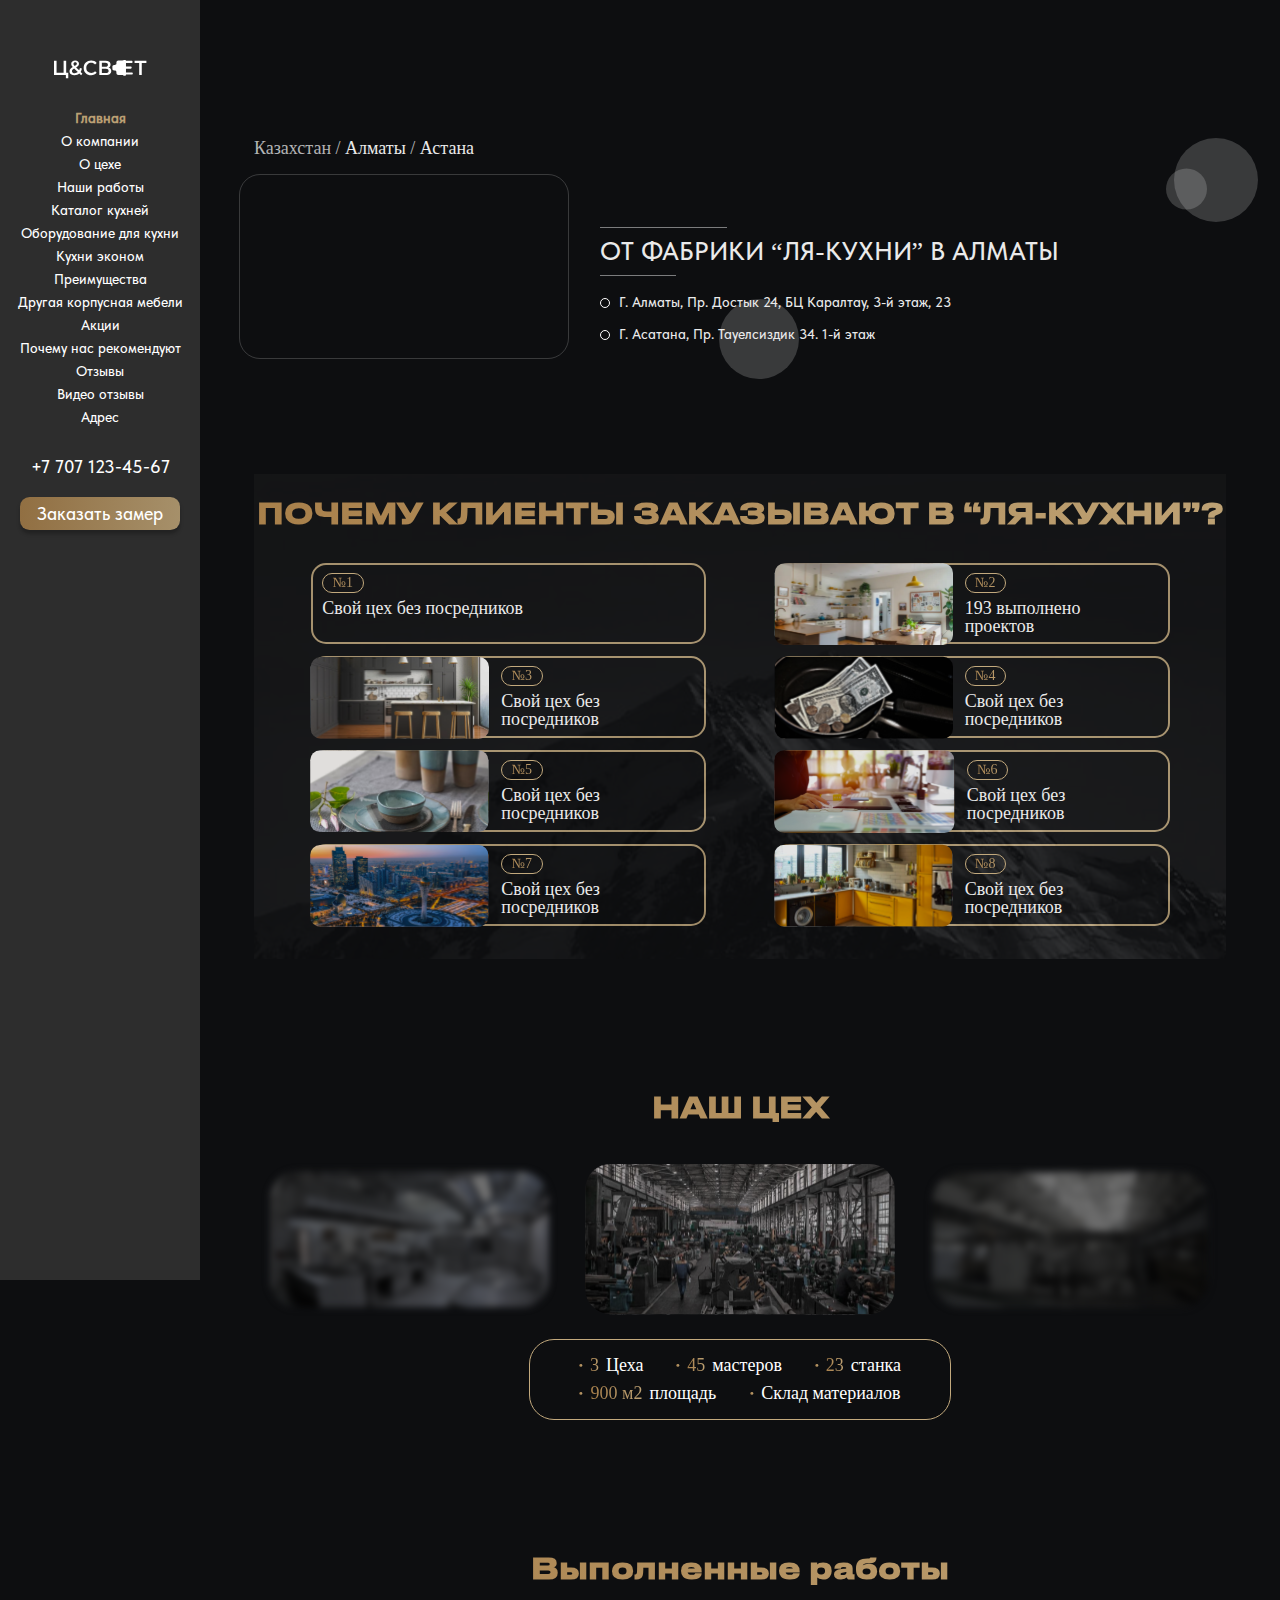
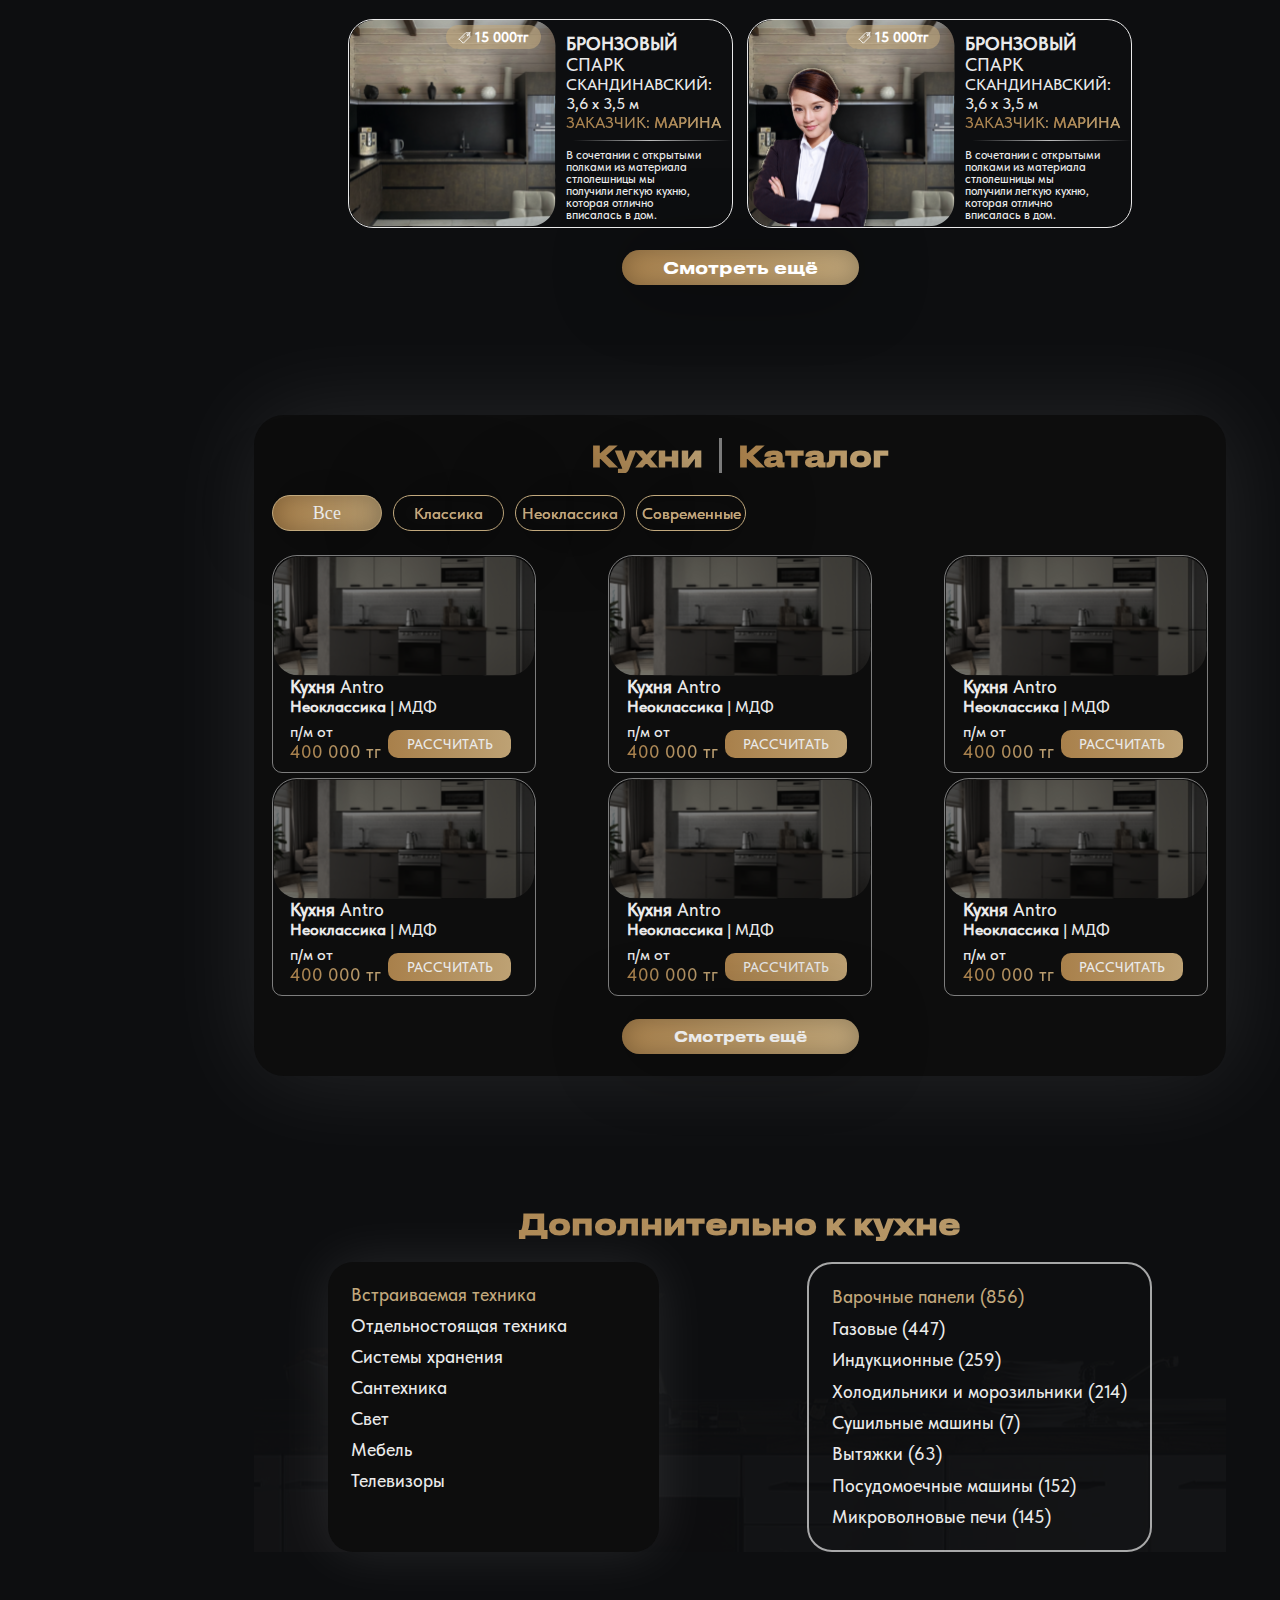
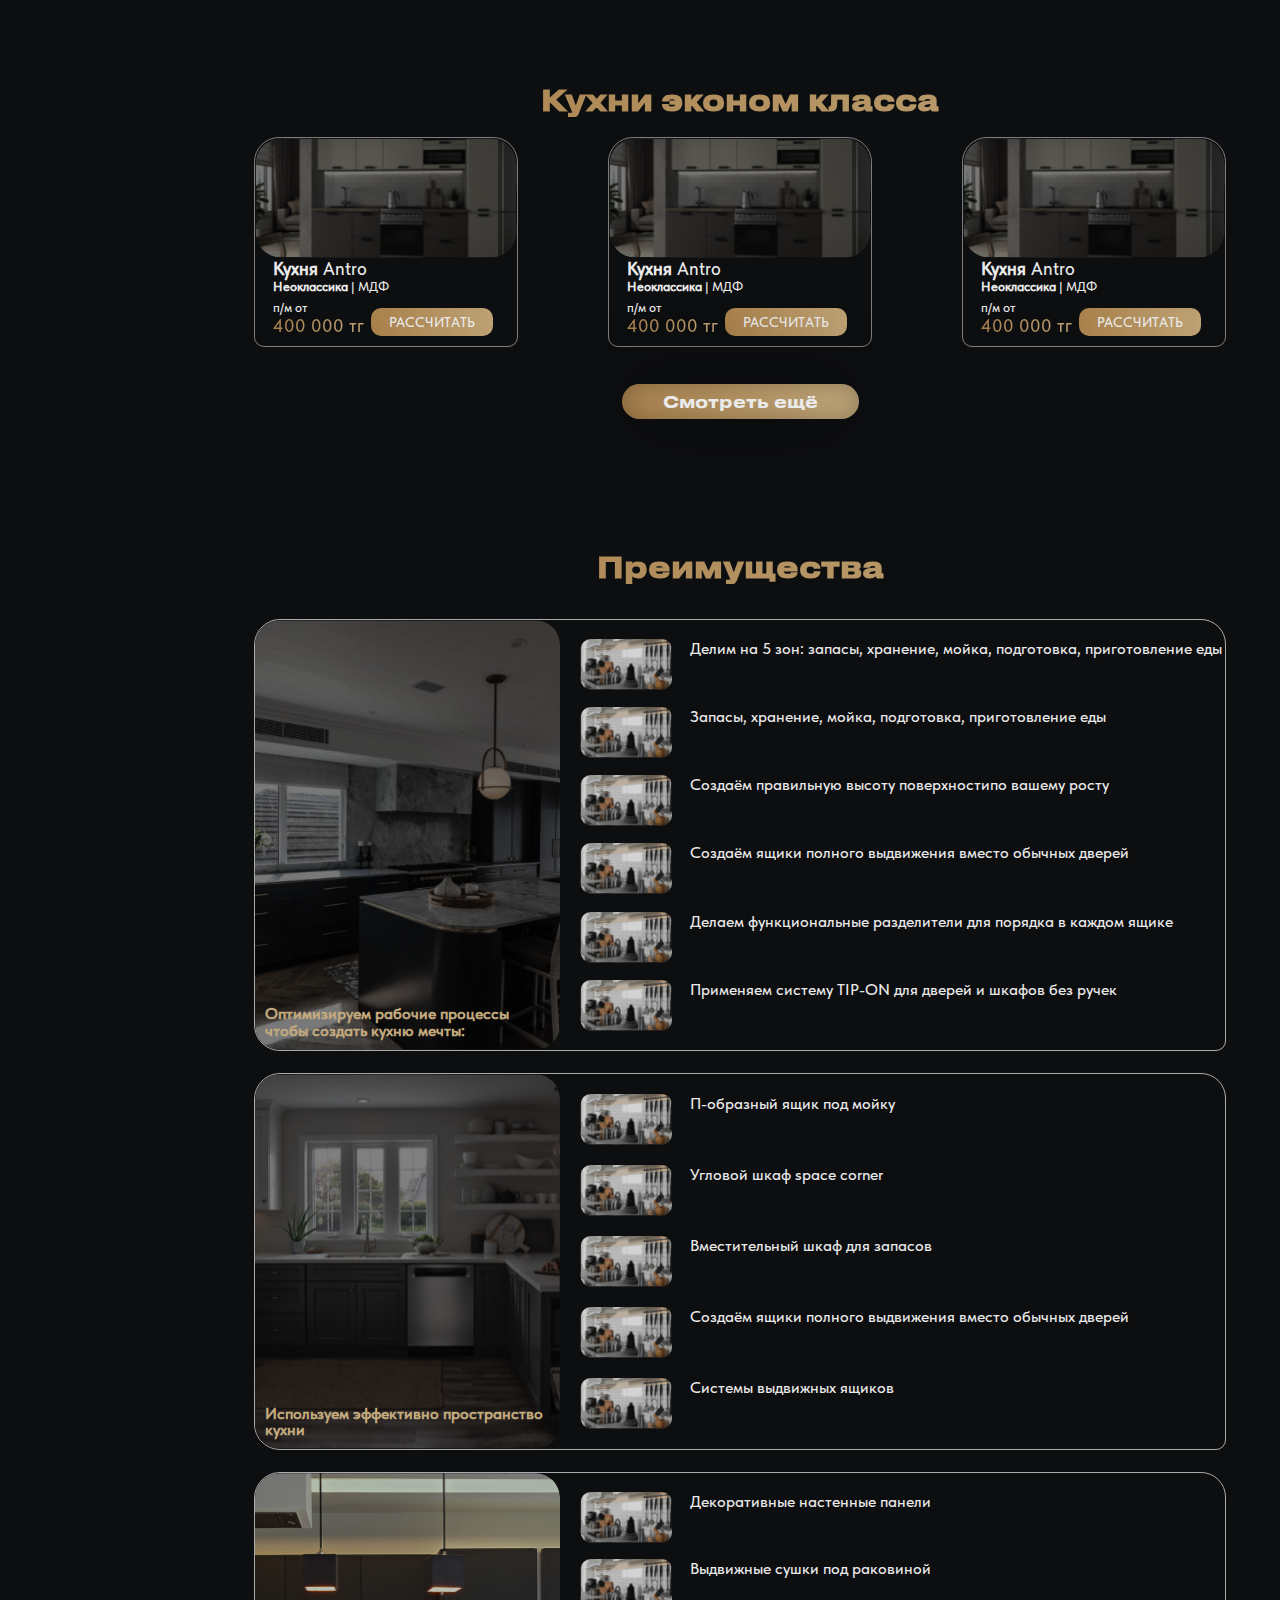
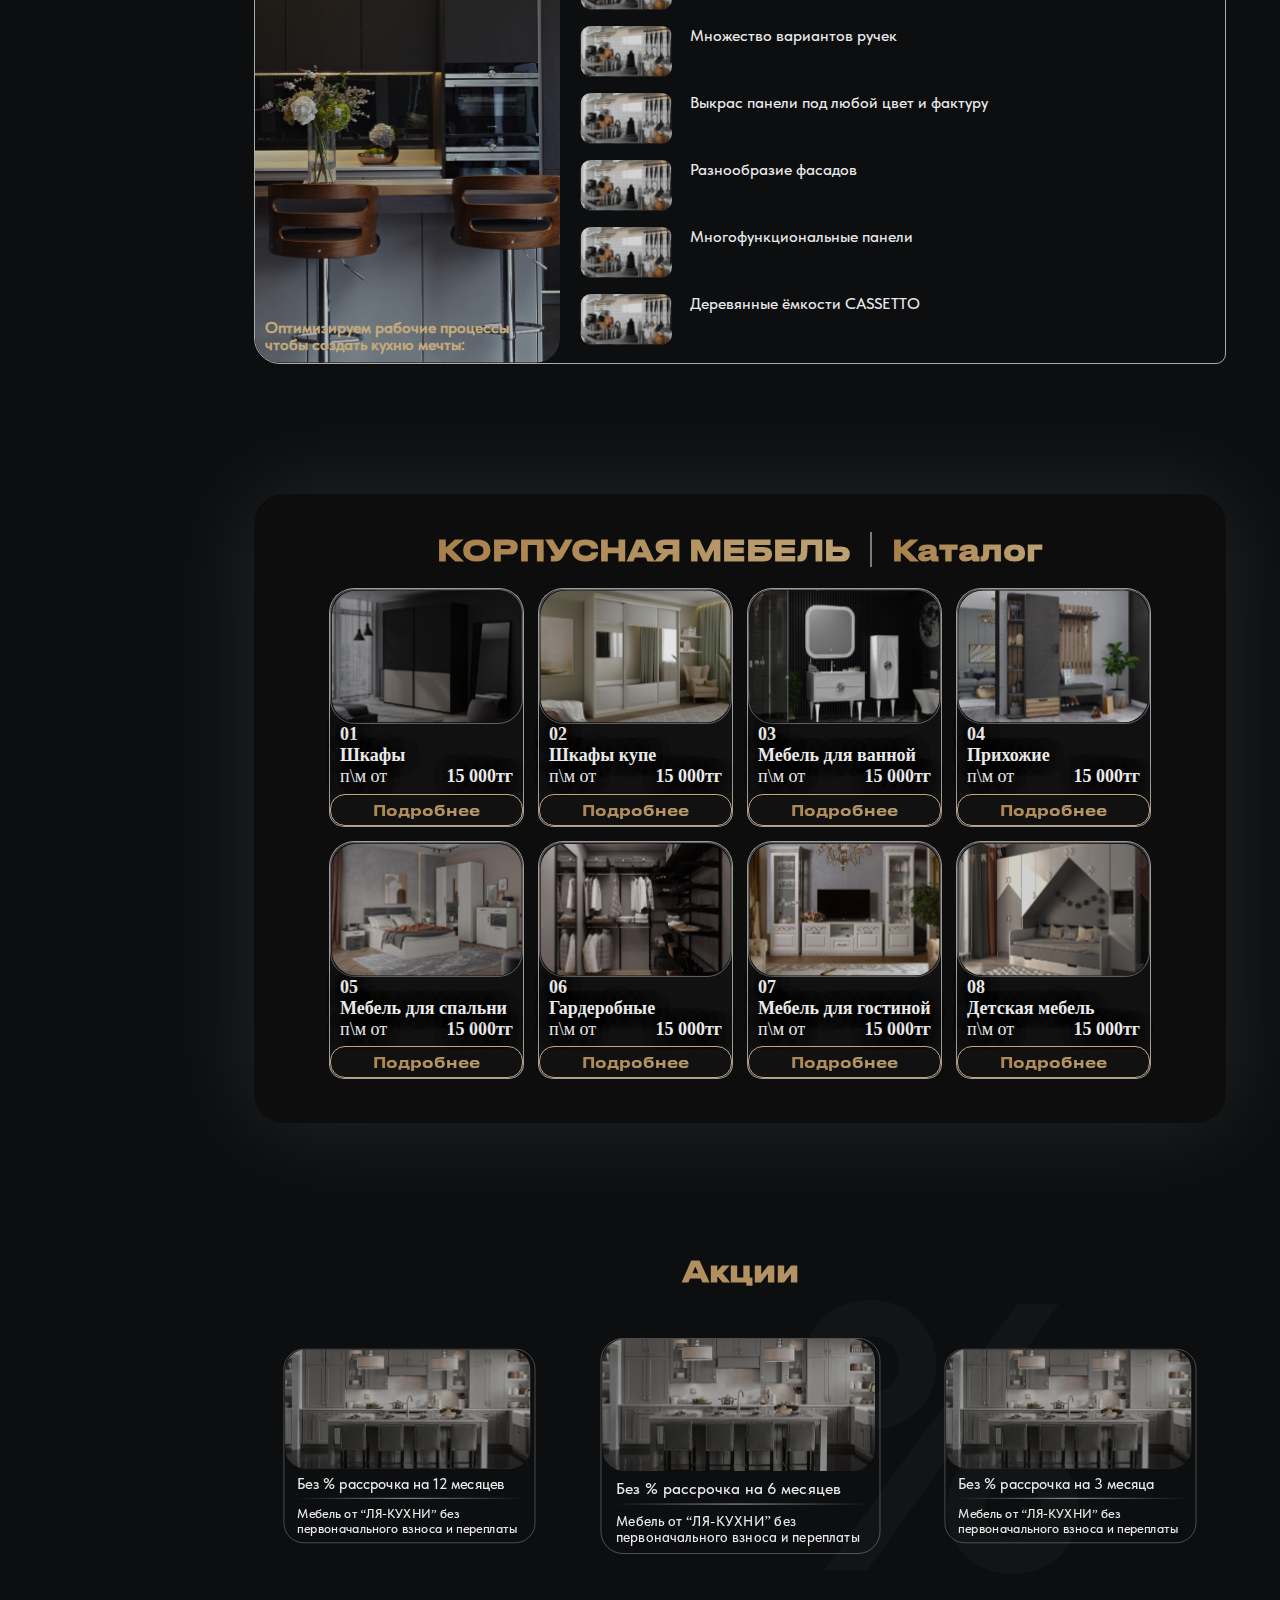
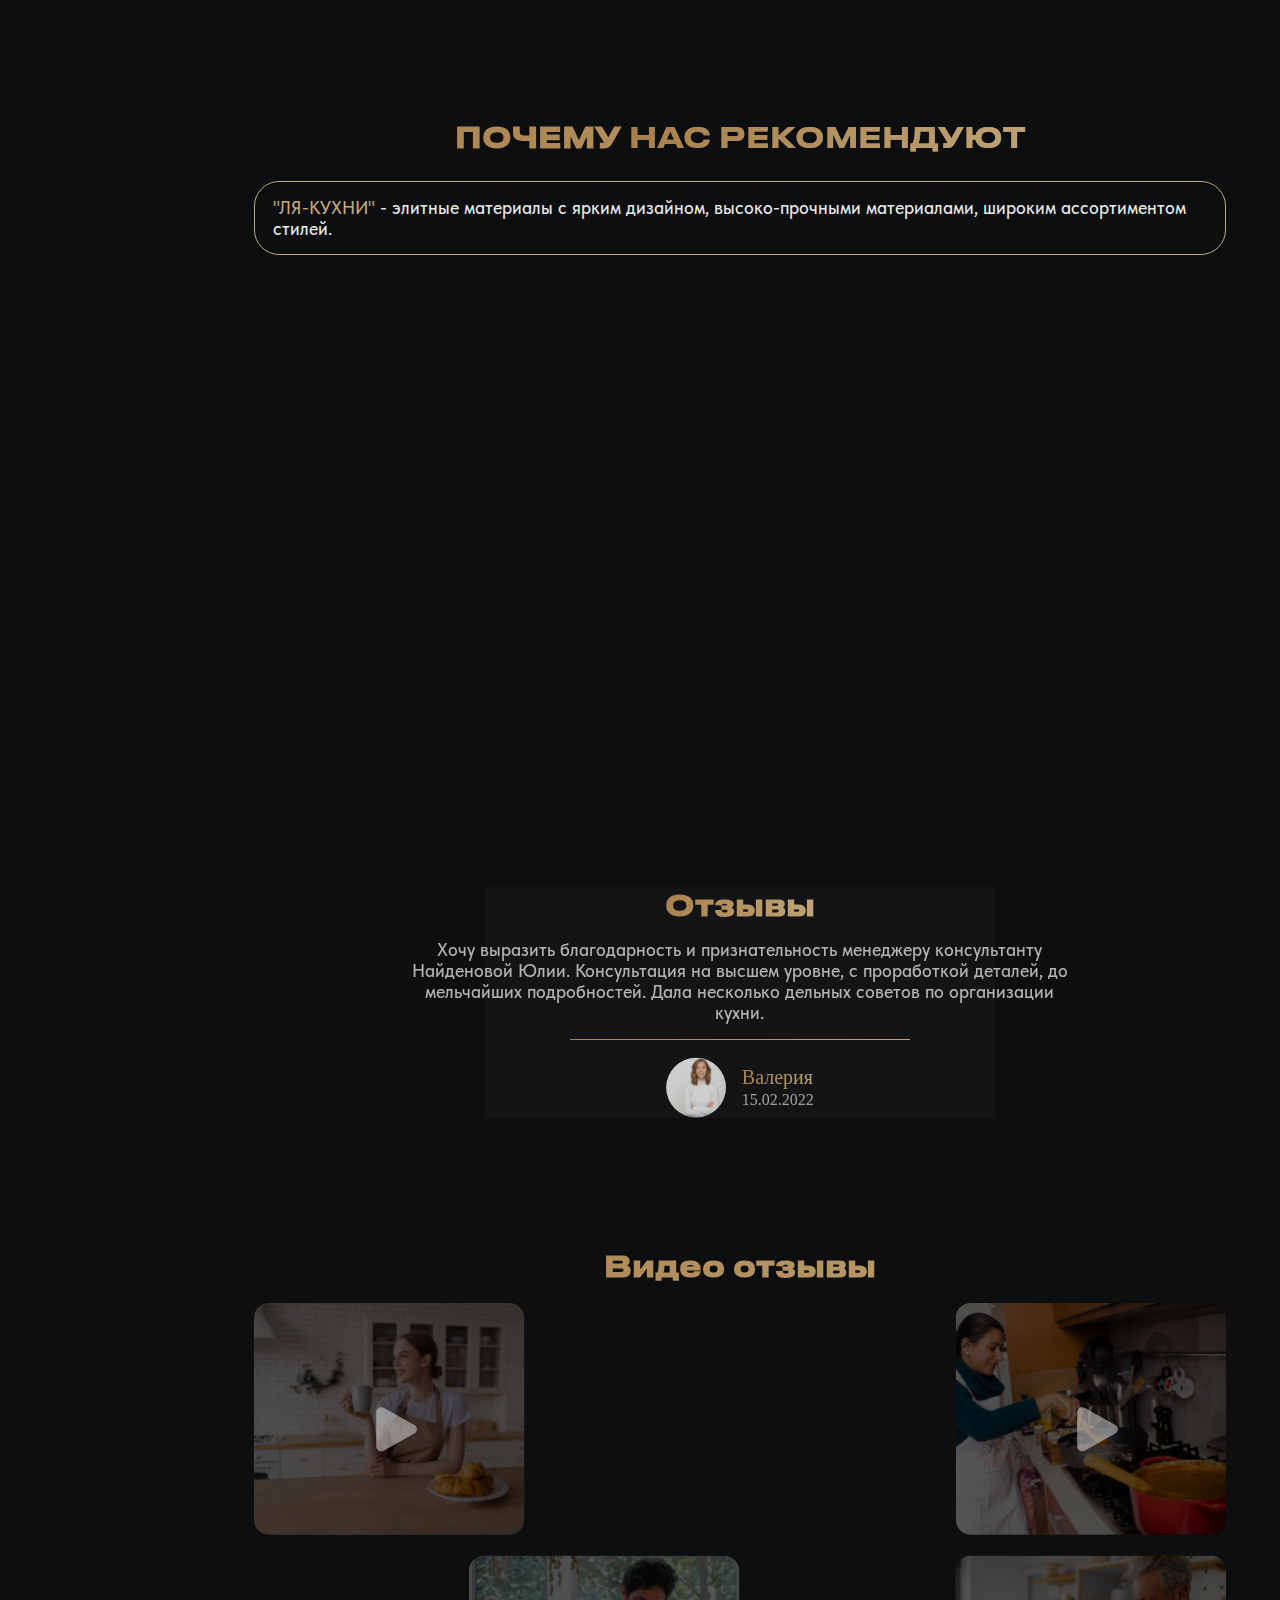
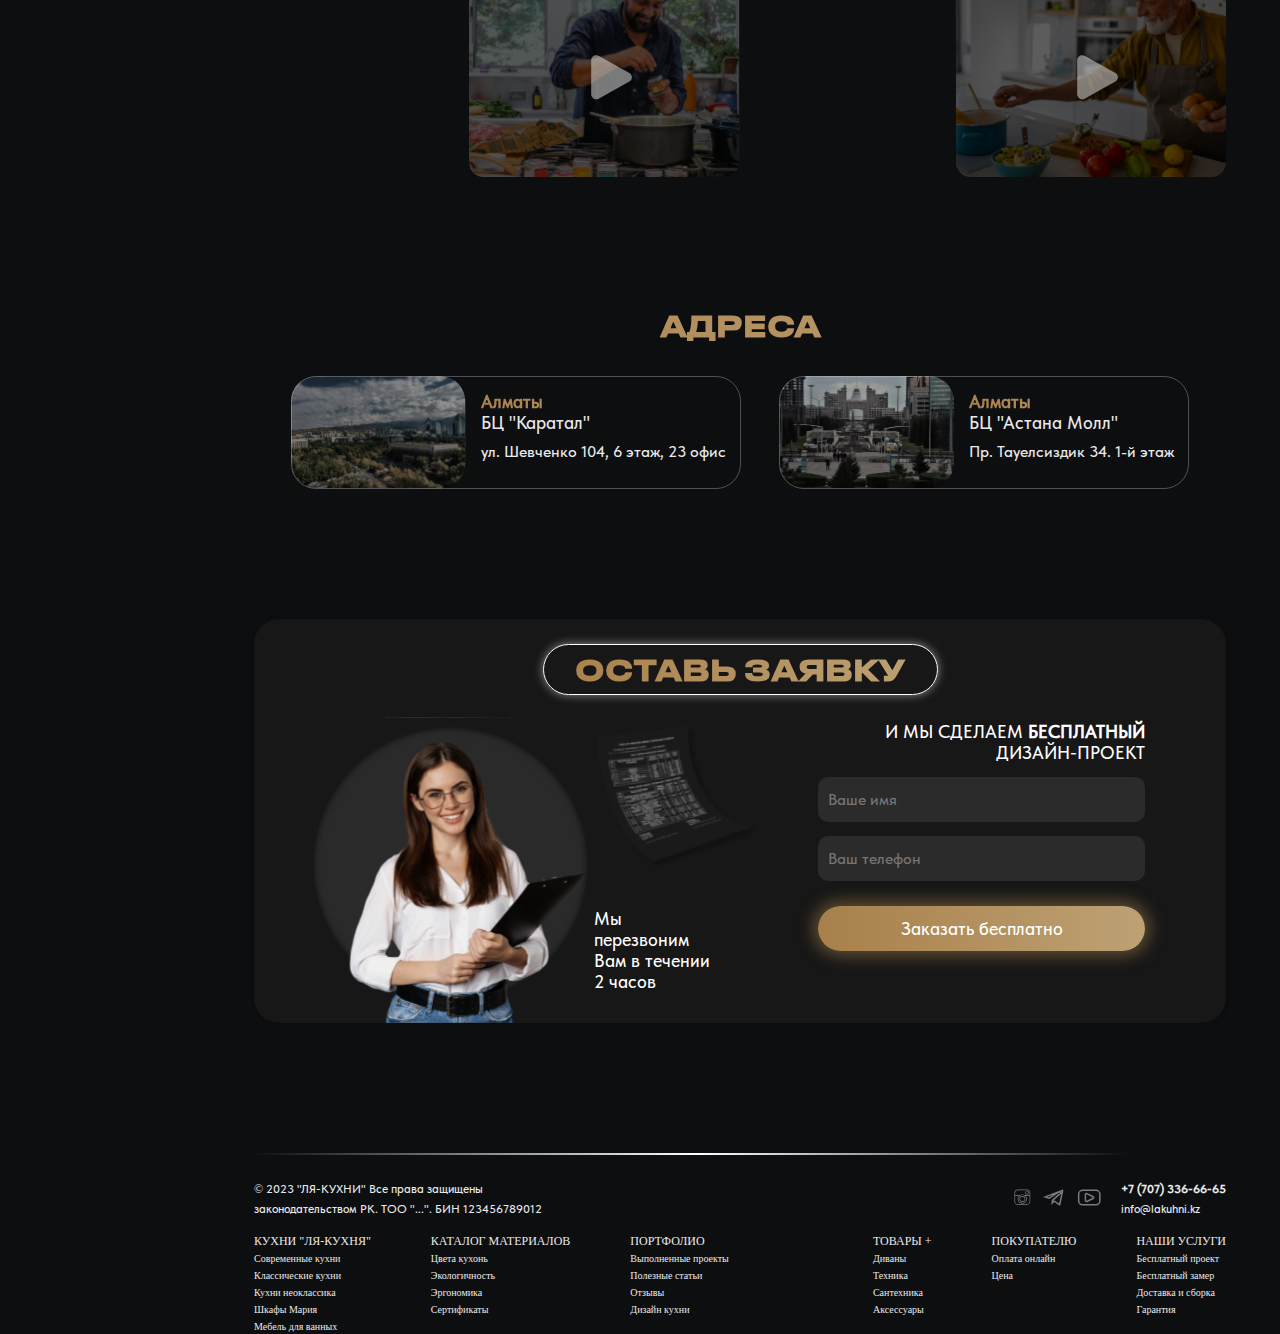
==== commit aefa213f: "Сохранение перед тестами" ====
--- a/index.html
+++ b/index.html
@@ -8,6 +8,7 @@
     <link rel="stylesheet" href="/css/reset.css">
     <link rel="stylesheet" href="/css/style.css">
     <link rel="stylesheet" href="/css/fonts.css">
+    
 </head>
 
 <body>
@@ -74,7 +75,7 @@
                     </div>
                     <div class="title__content">
                         <div class="title__player">
-                            <img src="/images/title.bmp" alt="">
+                            <iframe class="youtube"  src="https://www.youtube.com/embed/VIDEO_ID" frameborder="0" allow="accelerometer; autoplay; clipboard-write; encrypted-media; gyroscope; picture-in-picture" allowfullscreen></iframe>
                         </div>
                         <div class="title__disc">
                             <div class="title__line1"></div>
@@ -671,21 +672,21 @@
                 <div class="shares__container">
                     <h1 class="all__title">Акции</h1>
                     <div class="shares__row">
-                        <div class="shares__item blurred">
+                        <div class="shares__item ">
                             <img src="./images/shares__item.svg" alt="">
                             <p>Без % рассрочка на 12 месяцев</p>
                             <div class="shares__line"></div>
                             <p class="shares__item__text">Мебель от “ЛЯ-КУХНИ” без
                                 первоначального взноса и переплаты</p>
                         </div>
-                        <div class="shares__item blurred main-image-share animate-fade">
+                        <div class="shares__item  main-image-share animate-fade">
                             <img src="./images/shares__item.svg" alt="">
                             <p>Без % рассрочка на 6 месяцев</p>
                             <div class="shares__line"></div>
                             <p class="shares__item__text">Мебель от “ЛЯ-КУХНИ” без
                                 первоначального взноса и переплаты</p>
                         </div>
-                        <div class="shares__item blurred">
+                        <div class="shares__item ">
                             <img src="./images/shares__item.svg" alt="">
                             <p>Без % рассрочка на 3 месяца</p>
                             <div class="shares__line"></div>
@@ -864,7 +865,6 @@
                     </div>
                 </div>
             </section>
-            <section></section>
             <footer class="footer">
                 <div class="footer__container">
                     <div class="footer__line"></div>
--- a/css/style.css
+++ b/css/style.css
@@ -11,7 +11,7 @@
     }
 }
 
-@media screen and (min-width:389px) and (max-width:1100px) {
+@media screen and (min-width:200px) and (max-width:1100px) {
     body {
         background-color: var(--background);
         display: flex;
@@ -97,7 +97,7 @@
     }
 }
 
-@media screen and (min-width:389px) and (max-width:1100px) {
+@media screen and (min-width:200px) and (max-width:1100px) {
     .header {
         z-index: 999;
         position: fixed;
@@ -208,7 +208,7 @@
     }
 }
 
-@media screen and (max-width:1099px) and (min-width:389px) {
+@media screen and (max-width:1099px) and (min-width:200px) {
     .main {
         padding: 0 0 0 0px;
         display: flex;
@@ -247,6 +247,8 @@
         position: relative;
     }
 
+
+
     .title__circle {
         position: absolute;
         border-radius: 50%;
@@ -289,6 +291,11 @@
     .title__player {
         margin-top: 30px;
         position: relative;
+    }
+
+    .youtube {
+        width: 560;
+        height: 315;
     }
 
     .title__player::before {
@@ -381,7 +388,7 @@
     }
 }
 
-@media screen and (min-width:389px) and (max-width:1099px) {
+@media screen and (min-width:200px) and (max-width:1099px) {
     .title__container {
         margin-top: 138px;
         display: flex;
@@ -442,6 +449,11 @@
         height: 178px;
     }
 
+    .youtube {
+        width: 560;
+        height: 315;
+    }
+
     .title__player::before {
         content: "";
         /* Обязательное свойство для псевдоэлементов */
@@ -449,8 +461,8 @@
         top: -15px;
         /* Отрицательное значение для того, чтобы обводка была внутри элемента */
         left: -15px;
-        right: -15px;
-        bottom: -15px;
+        right: 9px;
+        bottom: 11px;
         border-radius: 21px;
         border: 1px solid #eaeaea;
         opacity: 0.2;
@@ -636,7 +648,7 @@
 
 }
 
-@media screen and (min-width:389px) and (max-width:1099px) {
+@media screen and (min-width:200px) and (max-width:1099px) {
     .abstracts__container {
         background-image: url(/images/abss__back.svg);
         background-repeat: no-repeat;
@@ -784,6 +796,8 @@
         }
     }
 
+    /* =============================================================== */
+
     .workshop ul {
         text-align: center;
         list-style-type: none;
@@ -833,7 +847,7 @@
 
 }
 
-@media screen and (min-width:389px) and (max-width:1099px) {
+@media screen and (min-width:200px) and (max-width:1099px) {
     .workshop__row {
         display: flex;
         justify-content: space-around;
@@ -1107,7 +1121,7 @@
     }
 }
 
-@media screen and (min-width:389px) and (max-width:1099px) {
+@media screen and (min-width:200px) and (max-width:1099px) {
     .maked__content {
         display: flex;
         justify-content: center;
@@ -1468,7 +1482,7 @@
 
 }
 
-@media screen and (min-width:389px) and (max-width:1099px) {
+@media screen and (min-width:200px) and (max-width:1099px) {
     .catalog__container {
         border-radius: 30px;
         background: #0D0D0D;
@@ -1708,7 +1722,7 @@
     }
 }
 
-@media screen and (min-width:389px) and (max-width:1099px) {
+@media screen and (min-width:200px) and (max-width:1099px) {
     .extra__container {
         background-image: url(/images/extra__back.svg);
         background-repeat: no-repeat;
@@ -1810,7 +1824,7 @@
     }
 }
 
-@media screen and (min-width:389px) and (max-width:1099px) {
+@media screen and (min-width:200px) and (max-width:1099px) {
     .ecokitch__list {
         display: flex;
         flex-direction: column;
@@ -1924,7 +1938,7 @@
 
 }
 
-@media screen and (min-width:389px) and (max-width:1099px) {
+@media screen and (min-width:200px) and (max-width:1099px) {
     .benefits__list {
         display: flex;
         flex-direction: column;
@@ -2047,16 +2061,12 @@
     }
 
     .catalogfur__item__image__number {
-        position: absolute;
-        bottom: 30px;
-        left: 10px;
-        font-weight: 100;
+        padding-left: 10px;
     }
 
     .catalogfur__item__image__text {
-        position: absolute;
-        bottom: 10px;
-        left: 9px;
+        padding-left: 10px;
+
     }
 
     .catalogfur__item__disc {
@@ -2088,7 +2098,7 @@
     }
 }
 
-@media screen and (min-width:389px) and (max-width:1099px) {
+@media screen and (min-width:200px) and (max-width:1099px) {
     .catalogfur__container {
         border-radius: 30px;
         background: #0D0D0D;
@@ -2209,7 +2219,7 @@
         scale: 0.9;
         width: 100%;
         height: auto;
-        filter: blur(4px);
+
         transform: scale(0.9);
         transform-origin: center;
 
@@ -2238,7 +2248,7 @@
 
 }
 
-@media screen and (min-width:389px) and (max-width:1099px) {
+@media screen and (min-width:200px) and (max-width:1099px) {
     .shares__container {
         position: relative;
     }
@@ -2271,7 +2281,7 @@
         scale: 0.9;
         width: 100%;
         height: auto;
-        filter: blur(4px);
+
         transform: scale(0.9);
         transform-origin: center;
 
@@ -2547,7 +2557,7 @@
     }
 }
 
-@media screen and (min-width:389px) and (max-width:1099px) {
+@media screen and (min-width:200px) and (max-width:1099px) {
     .recom__container {
         display: flex;
         flex-direction: column;
@@ -2880,7 +2890,7 @@
     }
 }
 
-@media screen and (min-width:389px) and (max-width:1099px) {
+@media screen and (min-width:200px) and (max-width:1099px) {
     .reviews__container {
         position: relative;
         display: flex;
@@ -2999,7 +3009,7 @@
     }
 }
 
-@media screen and (min-width:389px) and (max-width:1099px) {
+@media screen and (min-width:200px) and (max-width:1099px) {
     .video__container {
         display: flex;
         flex-direction: column;
@@ -3102,7 +3112,7 @@
     }
 }
 
-@media screen and (min-width:389px) and (max-width:1099px) {
+@media screen and (min-width:200px) and (max-width:1099px) {
     .address__item {
         display: flex;
         color: #EAEAEA;
@@ -3312,7 +3322,7 @@
 
 }
 
-@media screen and (min-width:389px) and (max-width:1099px) {
+@media screen and (min-width:200px) and (max-width:1099px) {
     .request__container {
         border-radius: 25px;
         background: #171717;
@@ -3485,7 +3495,7 @@
         background: linear-gradient(270deg, rgba(255, 255, 255, 0.00) 0%, #FFF 49.31%, rgba(255, 255, 255, 0.00) 100%);
         height: 2px;
     }
-    
+
     .footer__high {
         display: flex;
         justify-content: space-between;
@@ -3499,12 +3509,12 @@
         /* 20.088px */
         margin-top: 23.58px;
     }
-    
+
     .footer__high__text {
         width: 306px;
     }
-    
-    .footer__high__link { 
+
+    .footer__high__link {
         display: flex;
         align-items: center;
         gap: 20px;
@@ -3513,26 +3523,26 @@
     .footer__high__images {
         margin-left: -100px;
     }
-    
+
     .footer__high__number {
         font-weight: 700;
     }
-    
+
     .footer__down {
         display: flex;
         width: 100%;
         justify-content: space-between;
     }
-    
+
     .footer__down__row {
         margin-top: 15px;
         display: flex;
         flex-direction: column;
         gap: 2px;
-    
+
         /* 15px */
     }
-    
+
     .footer__down__row h1 {
         color: #EAEAEA;
         font-family: Tilda Sans;
@@ -3541,7 +3551,7 @@
         font-weight: 500;
         line-height: normal;
     }
-    
+
     .footer__down__row a {
         color: #EAEAEA;
         font-family: Tilda Sans;
@@ -3551,20 +3561,20 @@
         line-height: 150%;
     }
 
-    .footer__downs { 
+    .footer__downs {
         display: flex;
         justify-content: space-between;
         gap: 60px;
     }
 }
 
-@media screen and (min-width:389px) and (max-width:1099px) {
+@media screen and (min-width:200px) and (max-width:1099px) {
     .footer__line {
         width: 90%;
         background: linear-gradient(270deg, rgba(255, 255, 255, 0.00) 0%, #FFF 49.31%, rgba(255, 255, 255, 0.00) 100%);
         height: 2px;
     }
-    
+
     .footer__high {
         display: flex;
         flex-direction: column;
@@ -3580,44 +3590,44 @@
         margin-top: 23.58px;
         padding: 10px;
     }
-    
+
     .footer__high__text {
         width: 306px;
     }
-    
-    .footer__high__link { 
+
+    .footer__high__link {
         display: flex;
         gap: 20px;
         align-items: center;
         margin-left: auto;
-       
-    }
-    
+
+    }
+
     .footer__high__number {
         font-weight: 700;
     }
-    
+
     .footer__down {
         display: flex;
         flex-direction: column;
         justify-content: space-between;
     }
 
-    .footer__downs { 
+    .footer__downs {
         display: flex;
         justify-content: space-between;
         padding: 10px;
     }
-    
+
     .footer__down__row {
         margin-top: 15px;
         display: flex;
         flex-direction: column;
         gap: 2px;
-    
+
         /* 15px */
     }
-    
+
     .footer__down__row h1 {
         color: #EAEAEA;
         font-family: Tilda Sans;
@@ -3626,7 +3636,7 @@
         font-weight: 500;
         line-height: normal;
     }
-    
+
     .footer__down__row a {
         color: #EAEAEA;
         font-family: Tilda Sans;
@@ -3635,4 +3645,4 @@
         font-weight: 300;
         line-height: 150%;
     }
-}
+}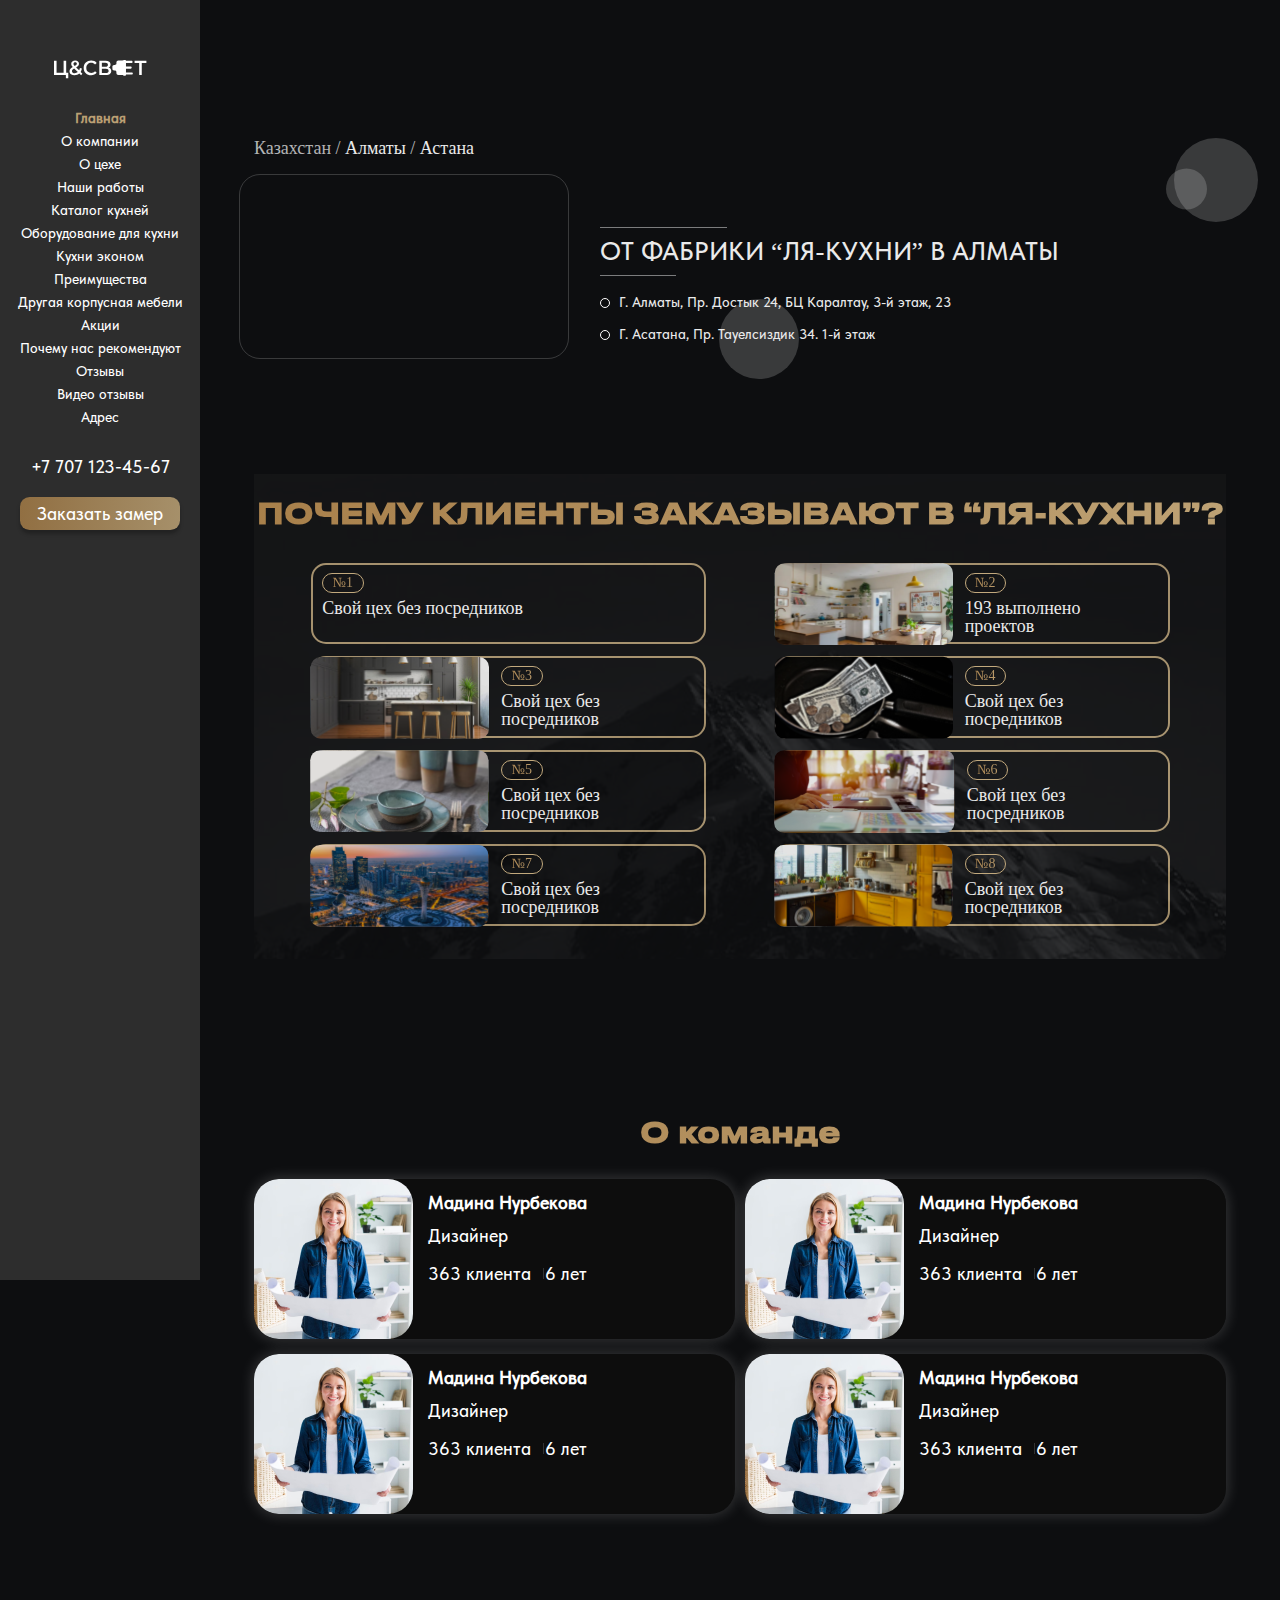
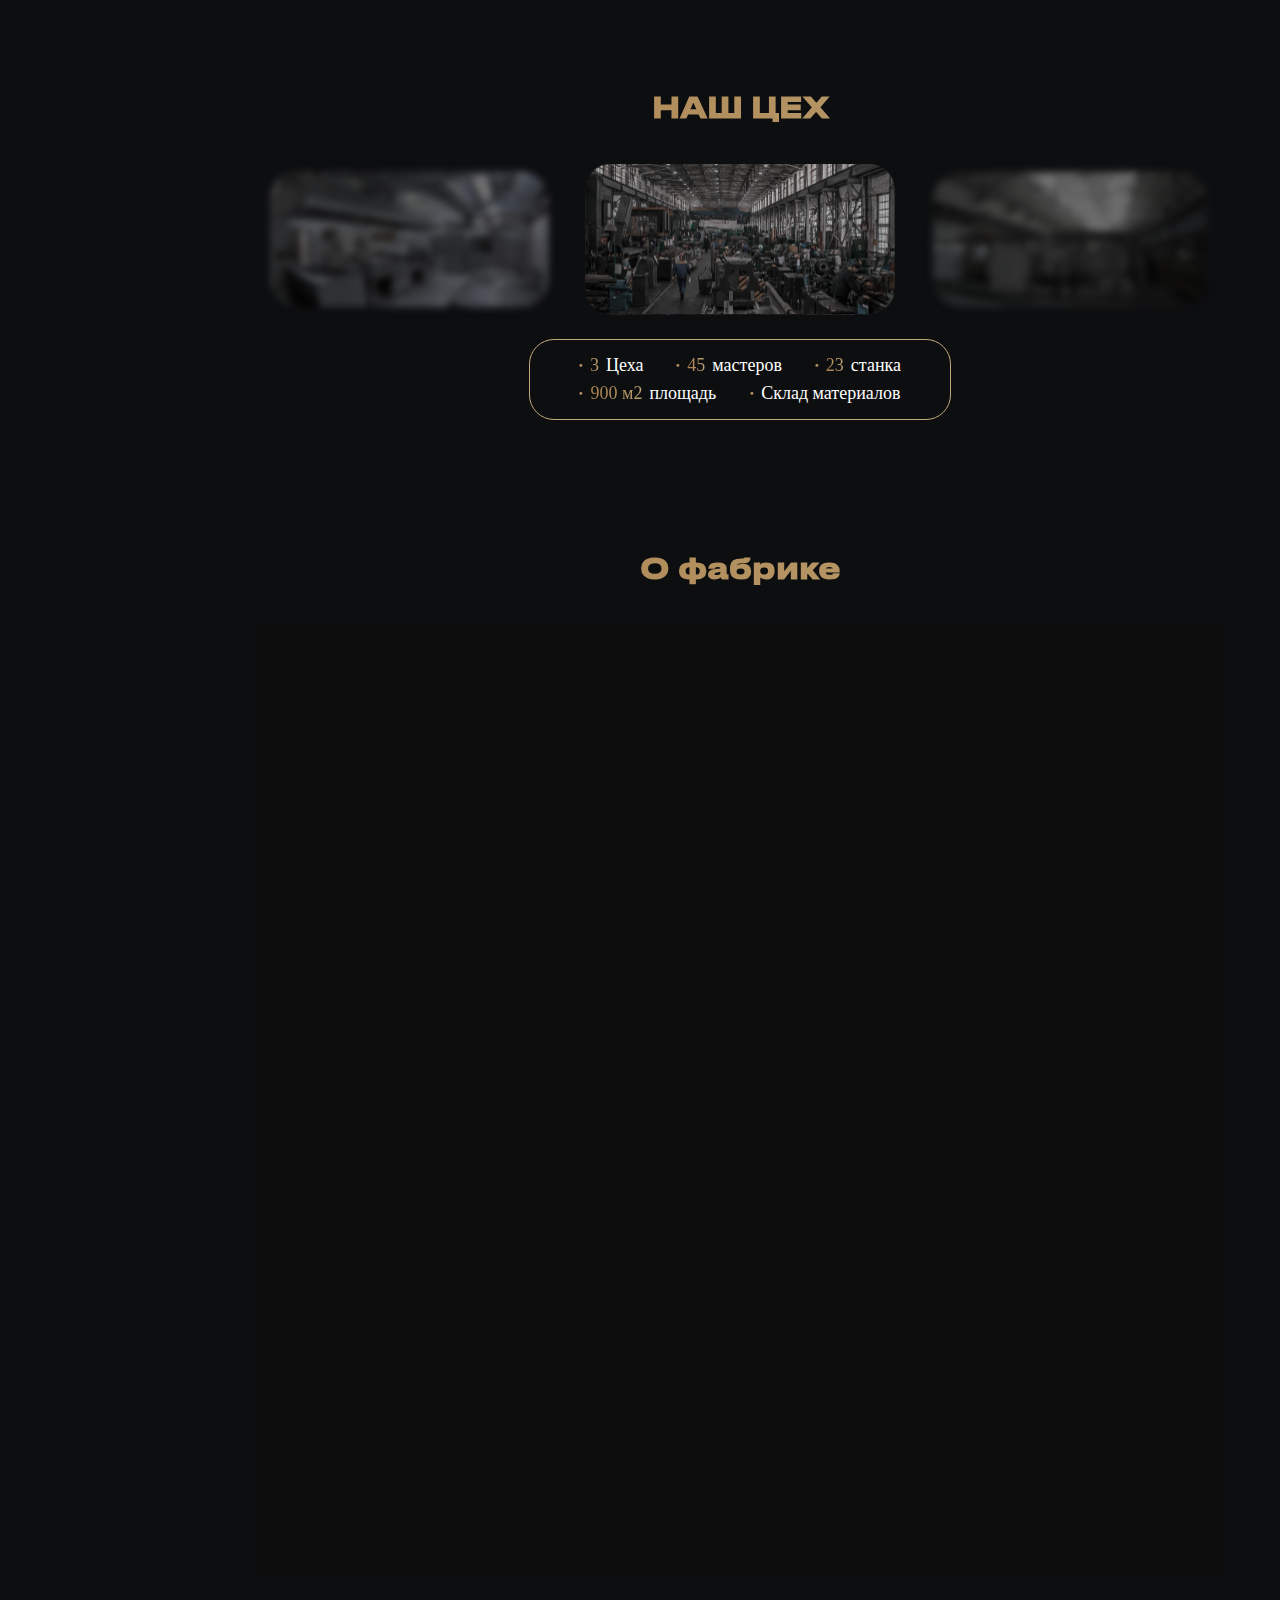
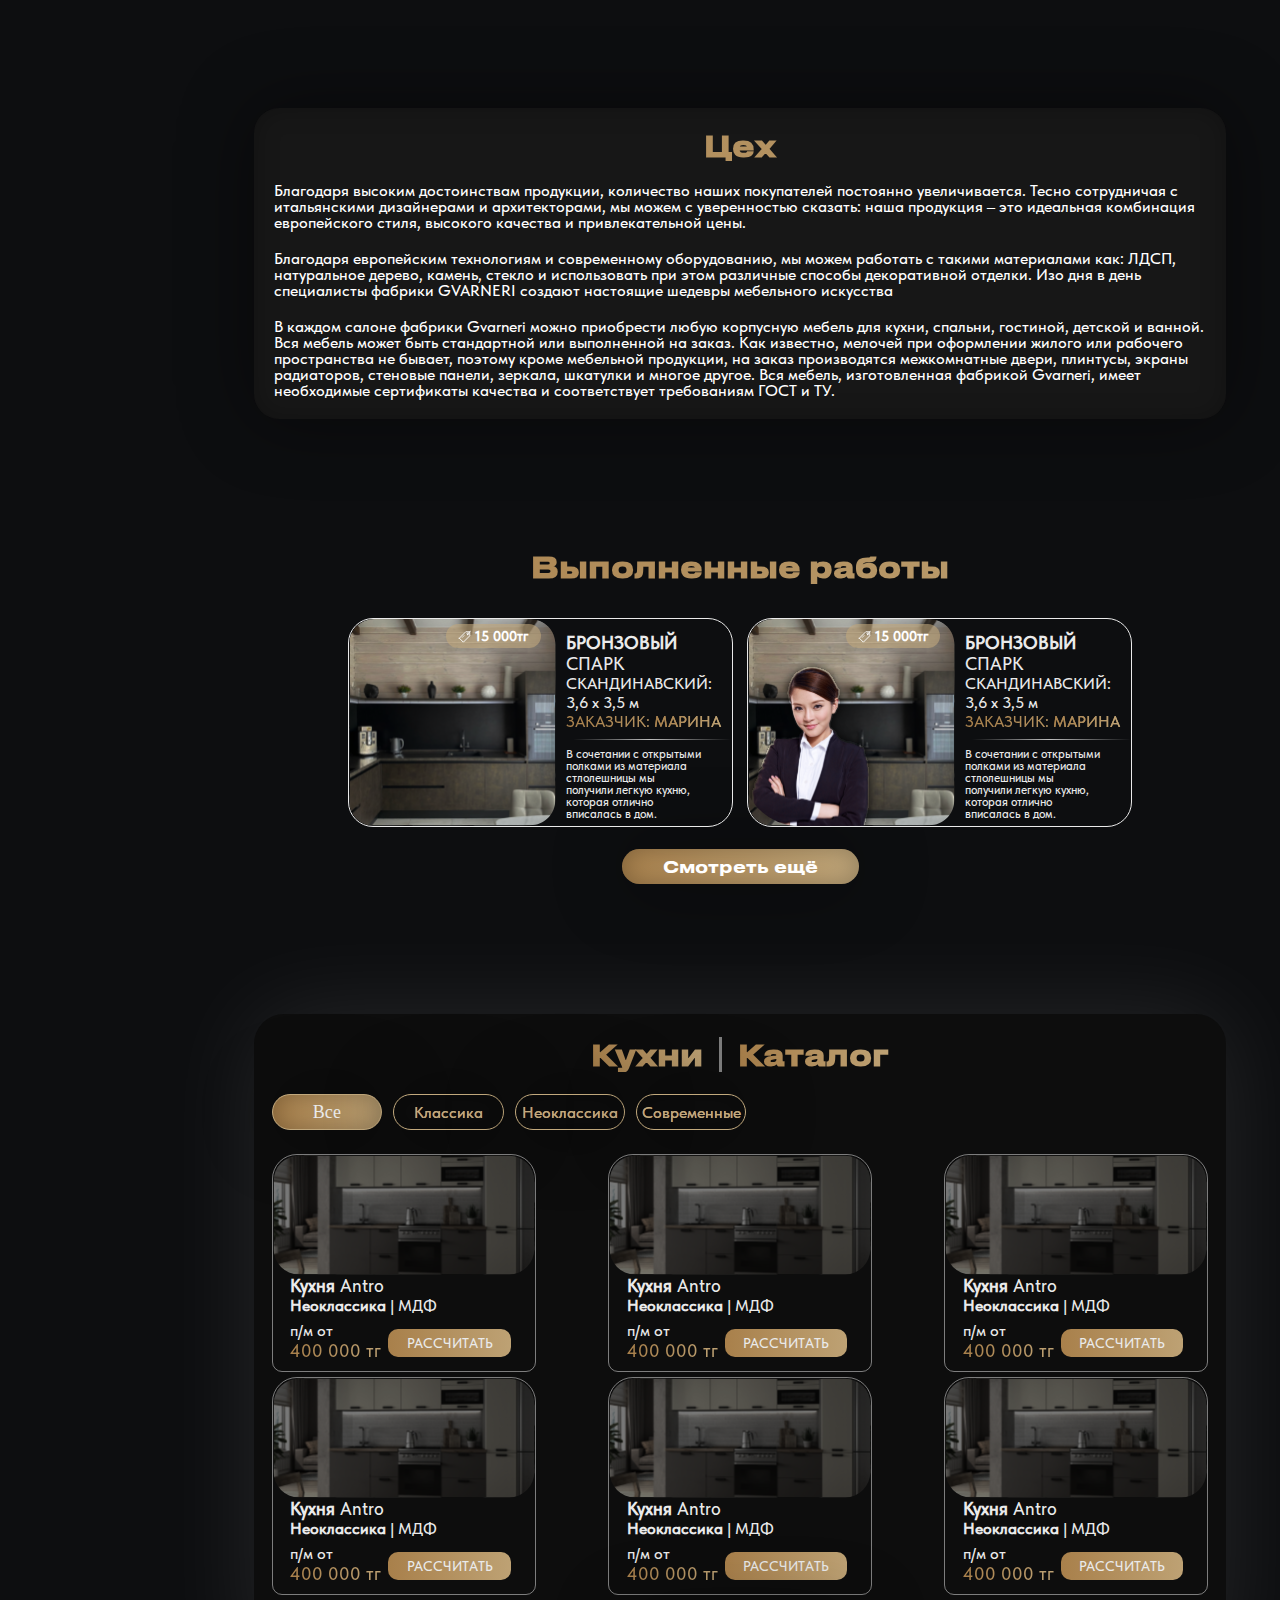
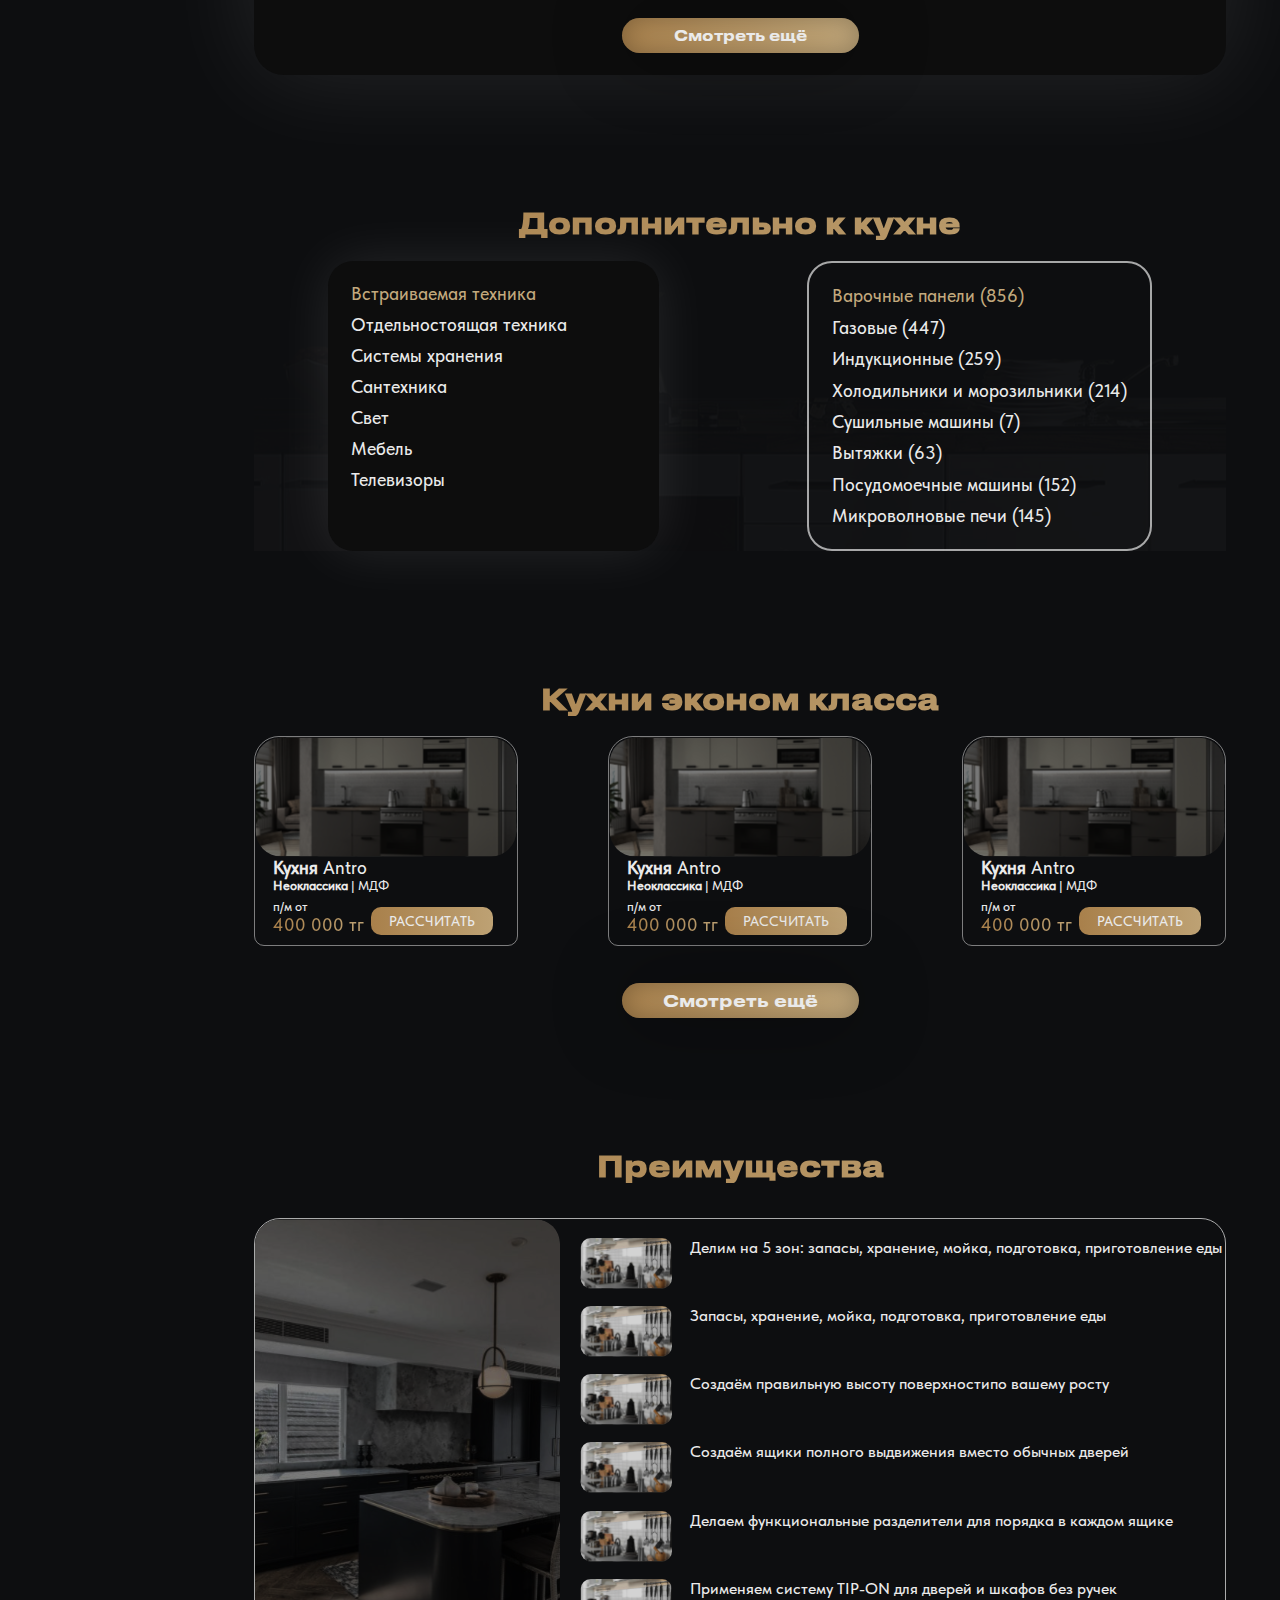
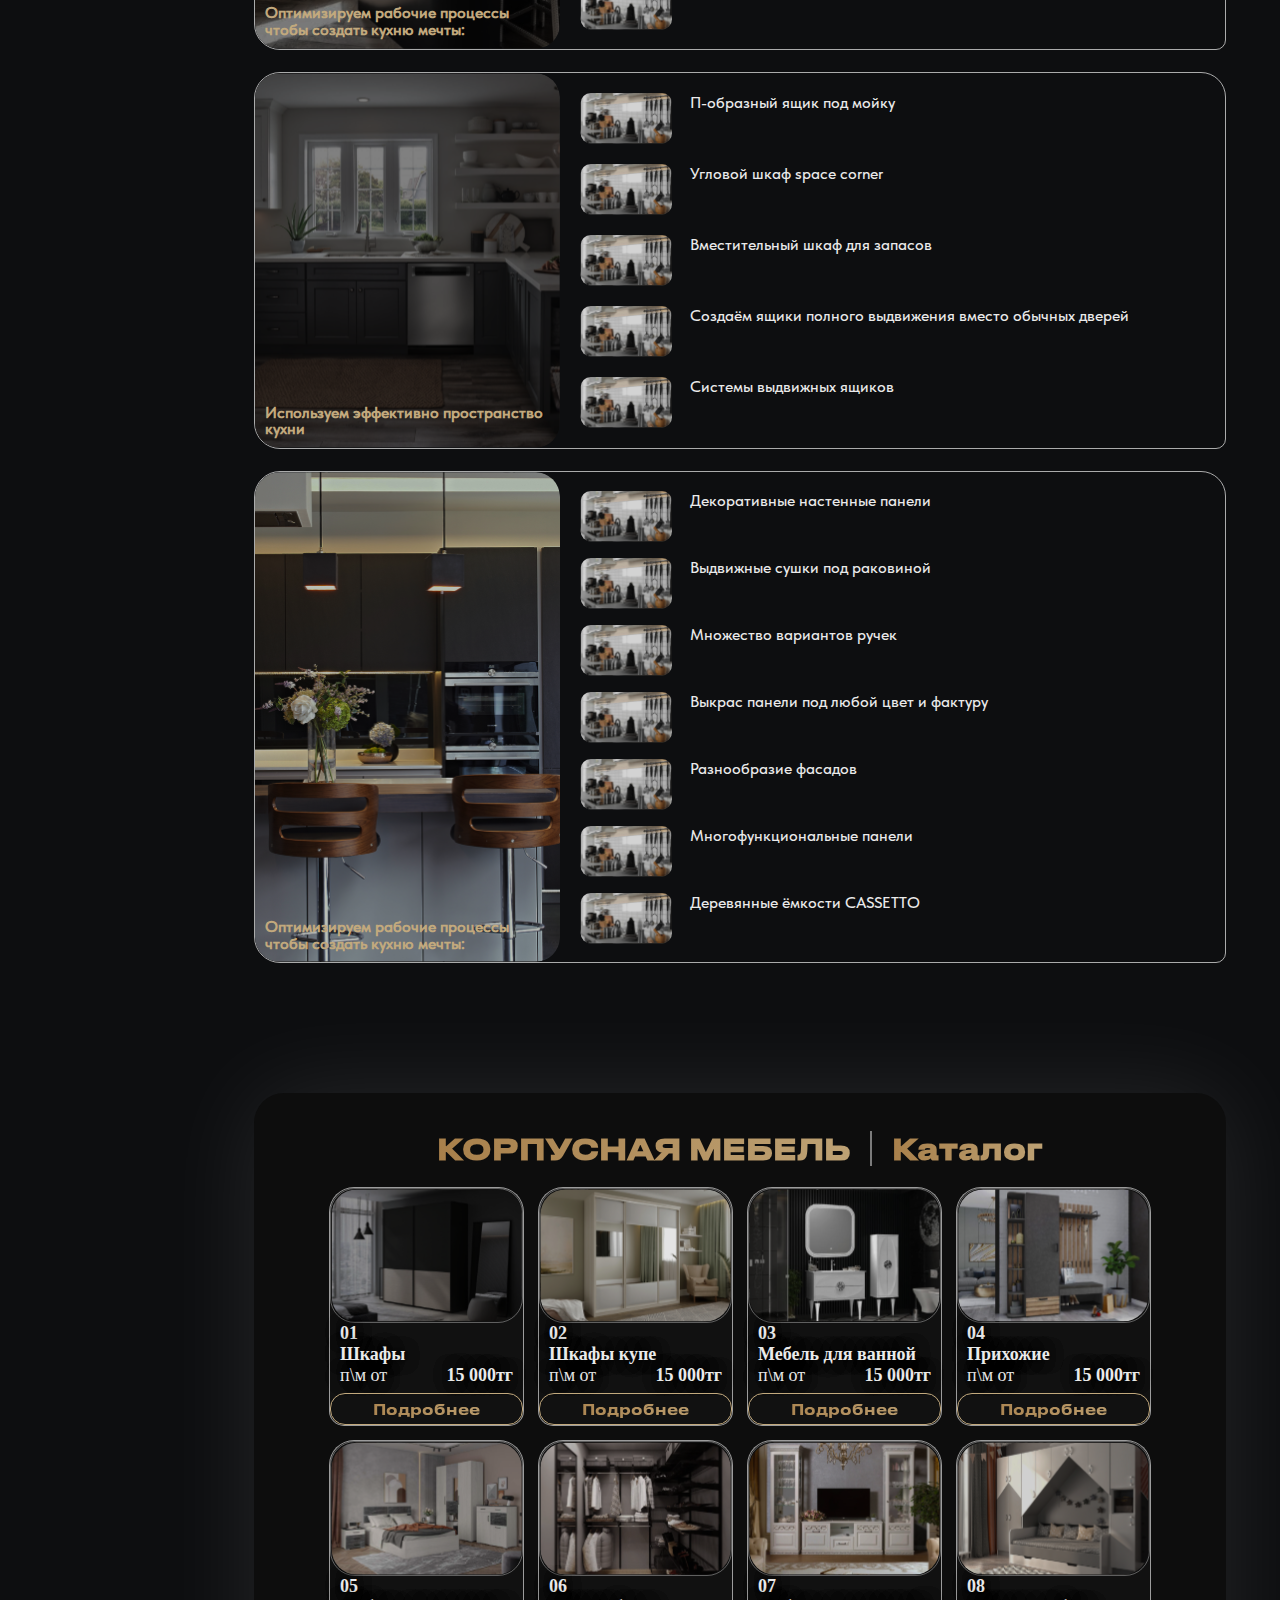
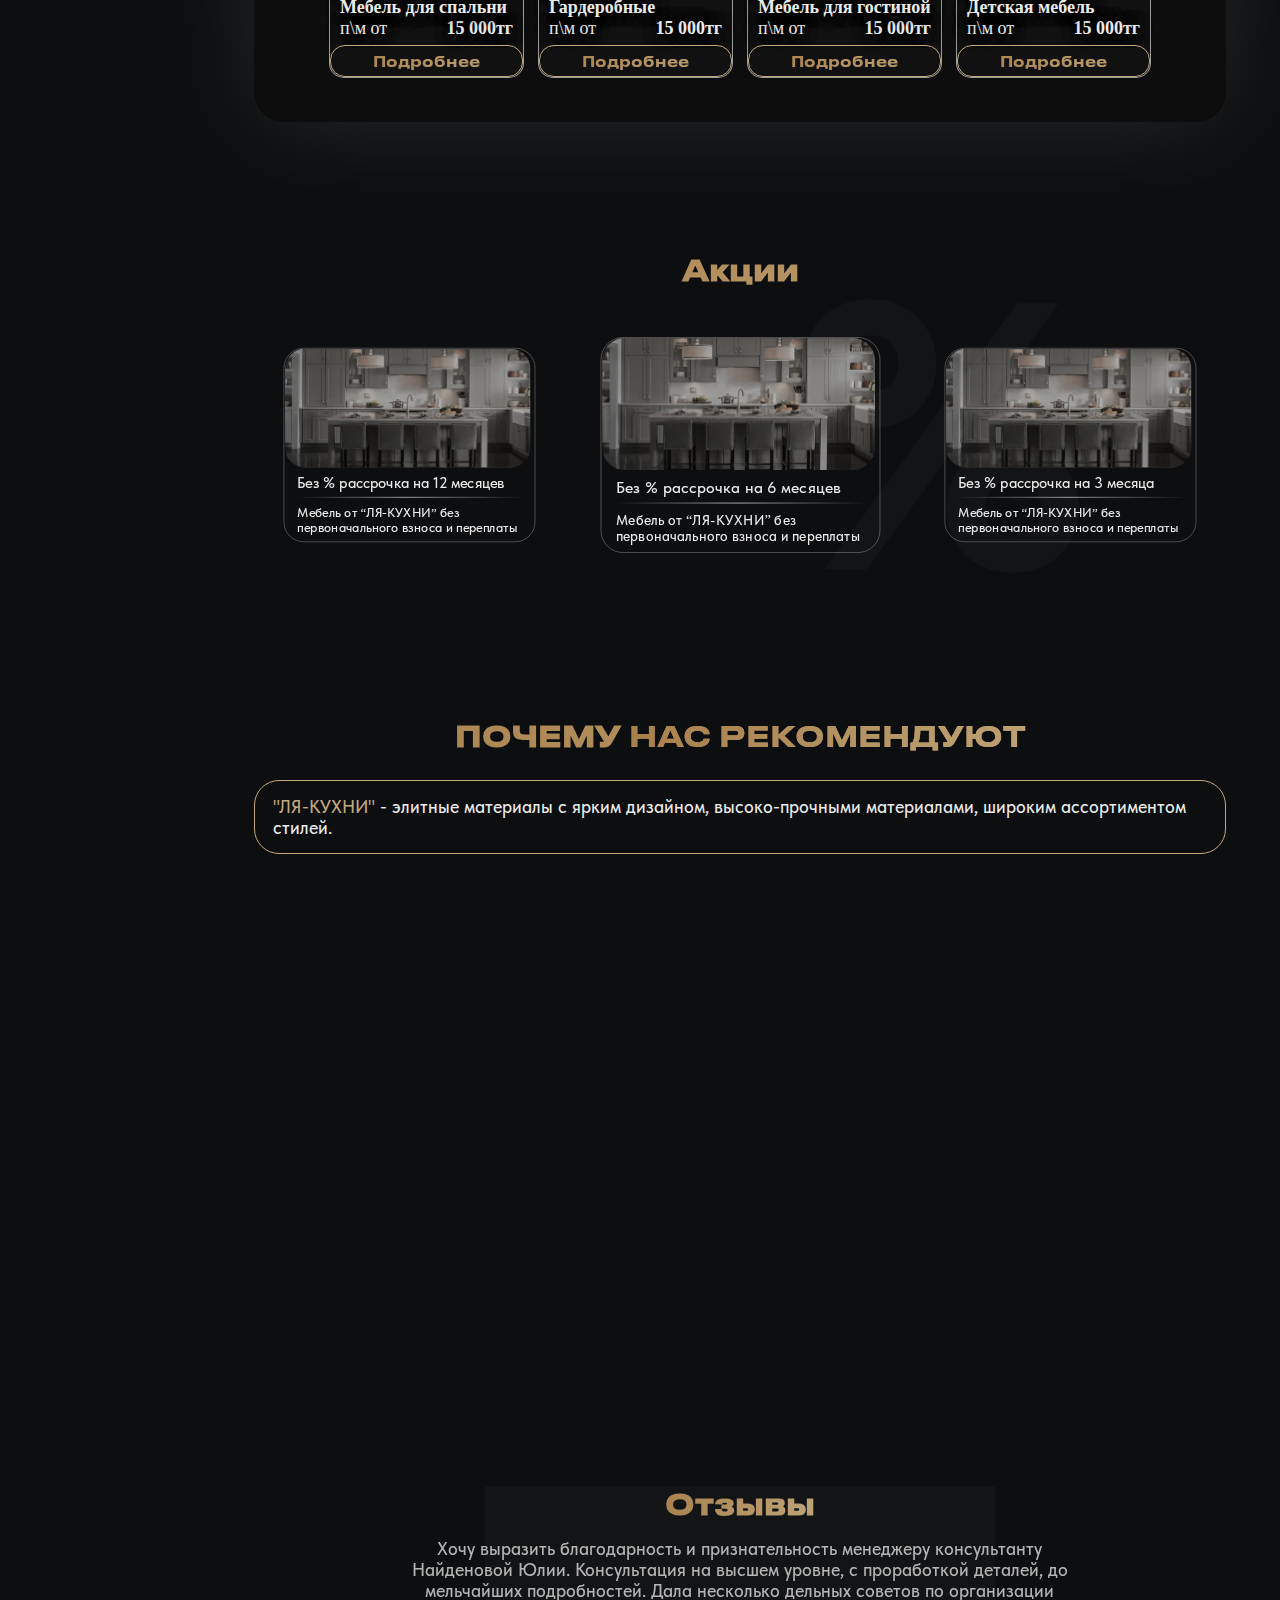
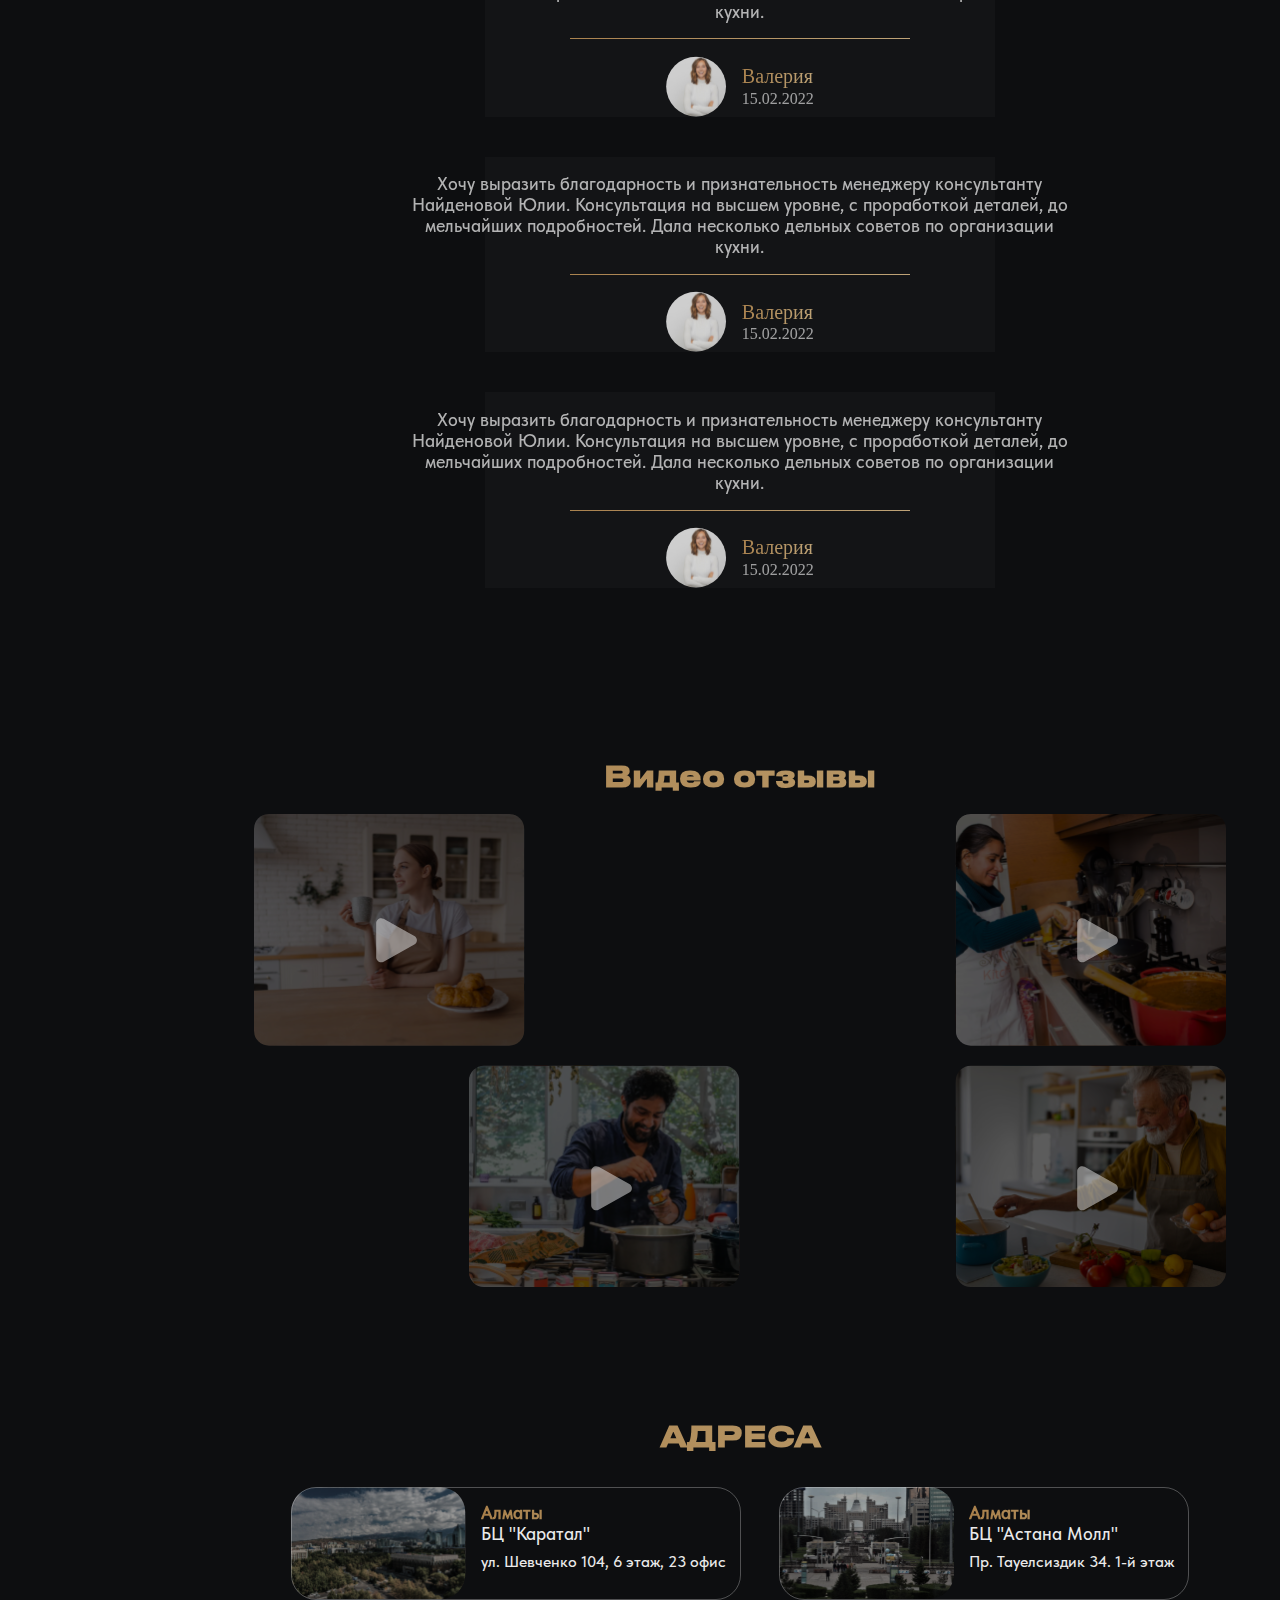
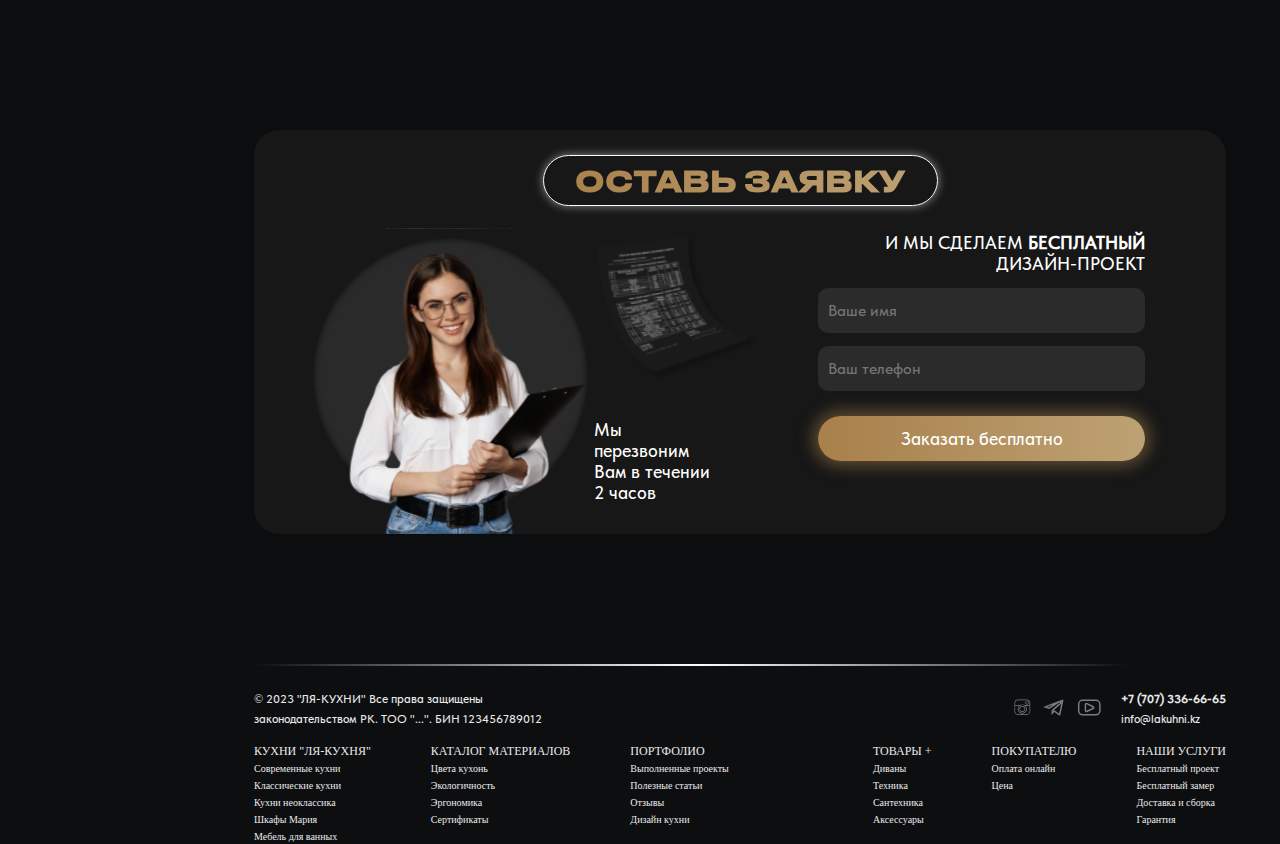
==== commit 11537ef7: "Добавлены секции" ====
--- a/index.html
+++ b/index.html
@@ -8,7 +8,6 @@
     <link rel="stylesheet" href="/css/reset.css">
     <link rel="stylesheet" href="/css/style.css">
     <link rel="stylesheet" href="/css/fonts.css">
-    
 </head>
 
 <body>
@@ -26,7 +25,8 @@
                 <li><a href="#extra" class="header__item" data-section="extra">Оборудование для кухни</a></li>
                 <li><a href="#ecokitch" class="header__item" data-section="ecokitch">Кухни эконом</a></li>
                 <li><a href="#benefits" class="header__item" data-section="benefits">Преимущества</a> </li>
-                <li><a href="#catalogfur" class="header__item" data-section="catalogfur">Другая корпусная мебели</a></li>
+                <li><a href="#catalogfur" class="header__item" data-section="catalogfur">Другая корпусная мебели</a>
+                </li>
                 <li><a href="#shares" class="header__item" data-section="shares">Акции</a></li>
                 <li><a href="#recom" class="header__item" data-section="recom">Почему нас рекомендуют</a></li>
                 <li><a href="#reviews" class="header__item" data-section="reviews">Отзывы</a></li>
@@ -46,7 +46,7 @@
                         <img src="/images/header__func.svg" alt="">
                     </button>
                 </div>
-                
+
             </div>
         </div>
     </header>
@@ -75,7 +75,9 @@
                     </div>
                     <div class="title__content">
                         <div class="title__player">
-                            <iframe class="youtube"  src="https://www.youtube.com/embed/VIDEO_ID" frameborder="0" allow="accelerometer; autoplay; clipboard-write; encrypted-media; gyroscope; picture-in-picture" allowfullscreen></iframe>
+                            <iframe class="youtube" src="https://www.youtube.com/embed/VIDEO_ID" frameborder="0"
+                                allow="accelerometer; autoplay; clipboard-write; encrypted-media; gyroscope; picture-in-picture"
+                                allowfullscreen></iframe>
                         </div>
                         <div class="title__disc">
                             <div class="title__line1"></div>
@@ -168,6 +170,55 @@
                         </div>
                     </div>
 
+                </div>
+            </section>
+            <section class="about-section container">
+                <h1 class="all__title">О команде</h1>
+                <div class="team-list">
+                    <div class="employee-card">
+                        <img src="images/employee-1.jpg" alt="Фотография сотрудника" class="employee__photo" />
+                        <div class="employee__info">
+                            <p class="employee__name">Мадина Нурбекова</p>
+                            <p class="employee__job">Дизайнер</p>
+                            <div class="employee__numbers">
+                                <span>363 клиента</span>
+                                <span> 6 лет</span>
+                            </div>
+                        </div>
+                    </div>
+                    <div class="employee-card employee-card--selected">
+                        <img src="images/employee-1.jpg" alt="Фотография сотрудника" class="employee__photo" />
+                        <div class="employee__info">
+                            <p class="employee__name">Мадина Нурбекова</p>
+                            <p class="employee__job">Дизайнер</p>
+                            <div class="employee__numbers">
+                                <span>363 клиента</span>
+                                <span>6 лет</span>
+                            </div>
+                        </div>
+                    </div>
+                    <div class="employee-card">
+                        <img src="images/employee-1.jpg" alt="Фотография сотрудника" class="employee__photo" />
+                        <div class="employee__info">
+                            <p class="employee__name">Мадина Нурбекова</p>
+                            <p class="employee__job">Дизайнер</p>
+                            <div class="employee__numbers">
+                                <span>363 клиента</span>
+                                <span>6 лет</span>
+                            </div>
+                        </div>
+                    </div>
+                    <div class="employee-card">
+                        <img src="images/employee-1.jpg" alt="Фотография сотрудника" class="employee__photo" />
+                        <div class="employee__info">
+                            <p class="employee__name">Мадина Нурбекова</p>
+                            <p class="employee__job">Дизайнер</p>
+                            <div class="employee__numbers">
+                                <span>363 клиента</span>
+                                <span>6 лет</span>
+                            </div>
+                        </div>
+                    </div>
                 </div>
             </section>
             <section id="workshop" class="workshop">
@@ -195,6 +246,74 @@
                     </ul>
                 </div>
             </section>
+            <section class="about-factory-section container">
+                <h2 class="all__title">О фабрике</h2>
+                <div class="about-factory__cards">
+                    <div class="about-factory__card about-factory__card--left">
+                        <h3 class="about-factory__heading text-gradient">
+                            Мы реализуем мебель только через фирменную сеть салонов
+                        </h3>
+                        <p class="about-factory__text">
+                            Салоны и фабрика — части одной информационной и технологической
+                            системы, что позволяет исключить ошибки при оформлении и
+                            производстве заказов.
+                        </p>
+                        <img src="images/about-factory-1.jpg" alt="О нас" class="about-factory__img" />
+                    </div>
+                    <div class="about-factory__card about-factory__card--right">
+                        <h3 class="about-factory__heading text-gradient">
+                            Производство изделий из стекла, камня и алюминия
+                        </h3>
+                        <p class="about-factory__text">
+                            Цех производства изделий из стекла, камня и алюминия оснащен
+                            станками и всем необходимым оборудованием для обработки стекла и
+                            камня.
+                        </p>
+                        <img src="images/about-factory-2.jpg" alt="О нас" class="about-factory__img" />
+                    </div>
+                    <div class="about-factory__card about-factory__card--left">
+                        <h3 class="about-factory__heading text-gradient">
+                            Мы реализуем мебель только через фирменную сеть салонов
+                        </h3>
+                        <p class="about-factory__text">
+                            Салоны и фабрика — части одной информационной и технологической
+                            системы, что позволяет исключить ошибки при оформлении и
+                            производстве заказов.
+                        </p>
+                        <img src="images/about-factory-3.jpg" alt="О нас" class="about-factory__img" />
+                    </div>
+                </div>
+            </section>
+            <section class="about-factory__description container">
+                <div class="about-factory__description-box">
+                    <h2 class="all__title">Цех</h2>
+                    <p class="about-factory__description-text animated-text">
+                        Благодаря высоким достоинствам продукции, количество наших
+                        покупателей постоянно увеличивается. Тесно сотрудничая с
+                        итальянскими дизайнерами и архитекторами, мы можем с уверенностью
+                        сказать: наша продукция – это идеальная комбинация европейского
+                        стиля, высокого качества и привлекательной цены.
+                    </p>
+                    <p class="about-factory__description-text animated-text">
+                        Благодаря европейским технологиям и современному оборудованию, мы
+                        можем работать с такими материалами как: ЛДСП, натуральное дерево,
+                        камень, стекло и использовать при этом различные способы
+                        декоративной отделки. Изо дня в день специалисты фабрики GVARNERI
+                        создают настоящие шедевры мебельного искусства
+                    </p>
+                    <p class="about-factory__description-text animated-text">
+                        В каждом салоне фабрики Gvarneri можно приобрести любую корпусную
+                        мебель для кухни, спальни, гостиной, детской и ванной. Вся мебель
+                        может быть стандартной или выполненной на заказ. Как известно,
+                        мелочей при оформлении жилого или рабочего пространства не бывает,
+                        поэтому кроме мебельной продукции, на заказ производятся
+                        межкомнатные двери, плинтусы, экраны радиаторов, стеновые панели,
+                        зеркала, шкатулки и многое другое. Вся мебель, изготовленная
+                        фабрикой Gvarneri, имеет необходимые сертификаты качества и
+                        соответствует требованиям ГОСТ и ТУ.
+                    </p>
+                </div>
+            </section>
             <section id="maked" class="maked">
                 <div class="maked__cantainer">
                     <h1 class="all__title">Выполненные работы</h1>
@@ -211,7 +330,7 @@
                                 </div>
                             </div>
                             <div class="maked__item__disc">
-                                <div >
+                                <div>
                                     <h2>Бронзовый<span> спарк</span></h2>
                                     <p>СКАНДИНАВСКИЙ: 3,6 x 3,5 м</p>
                                     <p class="maked__item__disc__name">ЗАКАЗЧИК: <span> Марина</span></p>
@@ -768,6 +887,45 @@
                             </div>
                         </div>
                     </div>
+
+                </div>
+                <div class="reviews__container">
+                    <div class="reviews__variant">
+                        <div class="reviews__disc">
+                            Хочу выразить благодарность и признательность менеджеру консультанту
+                            Найденовой Юлии. Консультация на высшем уровне, с проработкой
+                            деталей, до мельчайших подробностей. Дала несколько дельных
+                            советов по организации кухни.
+                        </div>
+                        <div class="reviews__line"></div>
+                        <div class="reviews__author">
+                            <img src="/images/rev__aut.svg" alt="">
+                            <div class="reviews__author__disc">
+                                <h1>Валерия</h1>
+                                <p>15.02.2022</p>
+                            </div>
+                        </div>
+                    </div>
+
+                </div>
+                <div class="reviews__container">
+                    <div class="reviews__variant">
+                        <div class="reviews__disc">
+                            Хочу выразить благодарность и признательность менеджеру консультанту
+                            Найденовой Юлии. Консультация на высшем уровне, с проработкой
+                            деталей, до мельчайших подробностей. Дала несколько дельных
+                            советов по организации кухни.
+                        </div>
+                        <div class="reviews__line"></div>
+                        <div class="reviews__author">
+                            <img src="/images/rev__aut.svg" alt="">
+                            <div class="reviews__author__disc">
+                                <h1>Валерия</h1>
+                                <p>15.02.2022</p>
+                            </div>
+                        </div>
+                    </div>
+
                 </div>
             </section>
             <section id="video" class="video">
@@ -779,7 +937,7 @@
                                 <img class="player" src="/images/video__1.svg" alt="">
                                 <img class="play" src="/images/video__play.svg" alt="">
                             </div>
-                            
+
                         </div>
                         <div class="video__row__item">
                             <div class="video__row__item__player">
@@ -800,7 +958,7 @@
                                 <img class="player" src="/images/video__4.svg" alt="">
                                 <img class="play" src="/images/video__play.svg" alt="">
                             </div>
-                            
+
                         </div>
                         <div class="video__row__item">
                             <div class="video__row__item__player">
@@ -826,7 +984,7 @@
                             <div class="address__item__disc">
                                 <h1>Алматы</h1>
                                 <p>БЦ "Каратал"</p>
-                                <p class="address__item__disc__text">ул. Шевченко 104, 6 этаж, 
+                                <p class="address__item__disc__text">ул. Шевченко 104, 6 этаж,
                                     23 офис</p>
                             </div>
                         </div>
@@ -869,7 +1027,7 @@
                 <div class="footer__container">
                     <div class="footer__line"></div>
                     <div class="footer__high">
-                        <p class="footer__high__text">© 2023 "ЛЯ-КУХНИ" Все права защищены 
+                        <p class="footer__high__text">© 2023 "ЛЯ-КУХНИ" Все права защищены
                             законодательством РК. ТОО "...". БИН 123456789012</p>
                         <div class="footer__high__link">
                             <div class="footer__high__images">
@@ -892,7 +1050,7 @@
                                 <a href="#">Мебель для ванных</a>
                             </div>
                             <div class="footer__down__row">
-                                <h1>КАТАЛОГ  МАТЕРИАЛОВ</h1>
+                                <h1>КАТАЛОГ МАТЕРИАЛОВ</h1>
                                 <a href="#">Цвета кухонь</a>
                                 <a href="#">Экологичность </a>
                                 <a href="#">Эргономика</a>
@@ -932,9 +1090,10 @@
             </footer>
         </div>
     </main>
-    
+
     <script src="/js/script.js"></script>
     <script src="/js/header.js"></script>
+
 </body>
 
 </html>--- a/css/style.css
+++ b/css/style.css
@@ -2815,13 +2815,14 @@
 
 /* ================================reviews================================================ */
 @media screen and (min-width:1100px) {
+
     .reviews__container {
         position: relative;
         display: flex;
         flex-direction: column;
         justify-content: center;
         width: 70%;
-        margin: 0 auto;
+        margin: 0 auto 40px auto;
         align-items: center;
     }
 
@@ -2897,7 +2898,7 @@
         flex-direction: column;
         justify-content: center;
         width: 70%;
-        margin: 0 auto;
+        margin: 0 auto 40px auto;
         align-items: center;
     }
 
@@ -3645,4 +3646,443 @@
         font-weight: 300;
         line-height: 150%;
     }
+}
+
+@media screen and (min-width:1100px) {
+    .about-section {
+        padding-top: 25px;
+        padding-bottom: 30px;
+        color: #fff;
+        font-size: 20px;
+        font-family: 'TildaSans';
+    }
+
+    .team-list {
+        margin-top: 30px;
+        margin-bottom: 15px;
+        display: grid;
+        grid-template-columns: 1fr 1fr;
+        gap: 15px 10px;
+    }
+
+    .employee-card {
+
+        display: flex;
+        background: #0d0d0d;
+        box-shadow: 0px 0px 15px rgba(255, 255, 255, 0.2);
+        border-radius: 25px;
+        overflow: hidden;
+    }
+
+    .employee-card--selected {
+        background: linear-gradient(#0d0d0d, #0d0d0d) padding-box;
+        border-radius: 25px;
+    }
+
+    .employee__photo {
+        margin-left: -1px;
+        width: 160px;
+        height: 160px;
+        -o-object-fit: cover;
+        object-fit: cover;
+        border-radius: 25px;
+    }
+
+    .employee__info {
+        padding: 15px 13px 20px 15px;
+        display: flex;
+        flex-direction: column;
+        gap: 10px;
+    }
+
+    .employee__name {
+        margin-bottom: 5px;
+        font-weight: 700;
+        font-size: 18px;
+        line-height: 100%;
+    }
+
+    .employee__job {
+        margin-bottom: 10px;
+        font-weight: 400;
+        font-size: 18px;
+        line-height: 100%;
+    }
+
+    .employee__numbers {
+        display: flex;
+        justify-content: space-between;
+        font-weight: 300;
+        font-size: 18px;
+        line-height: 100%;
+    }
+
+    .employee__numbers span:first-child {
+        position: relative;
+    }
+
+    .employee__numbers span:first-child::after {
+        content: "";
+        position: absolute;
+        right: -13px;
+        top: 3px;
+        width: 1px;
+        height: 11px;
+        background-color: #333333;
+    }
+
+    .employees-disclaimer {
+        font-weight: 300;
+        font-size: 13px;
+        line-height: 100%;
+    }
+}
+
+@media screen and (min-width:200px) and (max-width:1099px) {
+    .about-section {
+        padding-top: 25px;
+        padding-bottom: 30px;
+        color: #fff;
+        font-size: 18px;
+        font-family: 'TildaSans';
+    }
+
+    .team-list {
+        margin-top: 30px;
+        margin-bottom: 15px;
+        display: grid;
+        grid-template-columns: 1fr 1fr;
+        gap: 15px 10px;
+        justify-items: center;
+    }
+
+    .employee-card {
+        width: 160px;
+        background: #0d0d0d;
+        box-shadow: 0px 0px 15px rgba(255, 255, 255, 0.2);
+        border-radius: 25px;
+        overflow: hidden;
+    }
+
+    .employee-card--selected {
+        background: linear-gradient(#0d0d0d, #0d0d0d) padding-box;
+        border-radius: 25px;
+    }
+
+    .employee__photo {
+        margin-left: -1px;
+        width: 160px;
+        height: 160px;
+        -o-object-fit: cover;
+        object-fit: cover;
+        border-radius: 25px;
+    }
+
+    .employee__info {
+        padding: 15px 13px 20px 15px;
+        display: flex;
+        flex-direction: column;
+        gap: 10px;
+    }
+
+    .employee__name {
+        margin-bottom: 5px;
+        font-weight: 700;
+        font-size: 14px;
+        line-height: 100%;
+    }
+
+    .employee__job {
+        margin-bottom: 10px;
+        font-weight: 400;
+        font-size: 14px;
+        line-height: 100%;
+    }
+
+    .employee__numbers {
+        display: flex;
+        justify-content: space-between;
+        font-weight: 300;
+        font-size: 14px;
+        line-height: 100%;
+    }
+
+    .employee__numbers span:first-child {
+        position: relative;
+    }
+
+    .employee__numbers span:first-child::after {
+        content: "";
+        position: absolute;
+        right: -13px;
+        top: 3px;
+        width: 1px;
+        height: 11px;
+        background-color: #333333;
+    }
+
+    .employees-disclaimer {
+        font-weight: 300;
+        font-size: 13px;
+        line-height: 100%;
+    }
+}
+
+/*  */
+
+@media screen and (min-width:1100px) {
+    .about-factory-section {
+        color: #fff;
+        font-size: 22px;
+        font-family: 'TildaSans';
+
+    }
+
+    .about-factory__cards {
+        display: flex;
+        flex-direction: column;
+        background-color: #0d0d0d;
+        margin-top: 40px;
+    }
+
+    .about-factory__cards>*+* {
+        margin-top: 20px;
+    }
+
+    .about-factory__card {
+        position: relative;
+        width: 319px;
+        border: 0.5px solid #eaeaea;
+        border-radius: 10px;
+    }
+
+    .about-factory__card--left {
+        margin-left: 11px;
+    }
+
+    .about-factory__card--left::before {
+        content: "";
+        position: absolute;
+        left: -10px;
+        top: 10px;
+        width: 1px;
+        height: 259px;
+        background: var(--awful-color);
+    }
+
+    .about-factory__card--left::after {
+        content: "";
+        position: absolute;
+        top: 0;
+        left: 318px;
+        bottom: 0;
+        width: 491px;
+        background: linear-gradient(to left, rgba(255, 255, 255, 0) 0%, rgba(255, 255, 255, 0.1) 100%);
+        z-index: 2;
+    }
+
+    .about-factory__card--right {
+        margin-right: 11px;
+        margin-left: auto;
+    }
+
+    .about-factory__card--right::before {
+        content: "";
+        position: absolute;
+        right: -10px;
+        top: 10px;
+        width: 1px;
+        height: 259px;
+        background: var(--awful-color);
+    }
+
+    .about-factory__card--right::after {
+        content: "";
+        position: absolute;
+        top: 0;
+        left: -491px;
+        bottom: 0;
+        width: 491px;
+        background: linear-gradient(to right, rgba(255, 255, 255, 0) 0%, rgba(255, 255, 255, 0.1) 100%);
+        z-index: 2;
+    }
+
+    .about-factory__heading {
+        margin-top: 15px;
+        margin-left: 17px;
+        margin-bottom: 10px;
+        font-weight: 700;
+        font-size: 20px;
+        line-height: 14px;
+    }
+
+    .about-factory__text {
+        margin-left: 17px;
+        margin-right: 20px;
+        font-weight: 300;
+        font-size: 18px;
+        line-height: 14px;
+    }
+
+    .about-factory__img {
+        margin: 10px;
+        width: 299px;
+        height: 150px;
+        -o-object-fit: cover;
+        object-fit: cover;
+        border-radius: 10px;
+    }
+
+    /* Описание цеха */
+    .about-factory__description {
+        font-family: 'TildaSans';
+        color: #fff;
+    }
+
+    .about-factory__description-box {
+        border-radius: 25px;
+        background-color: #171717;
+        box-shadow: 0px 0px 25px 0px rgba(0, 0, 0, 0.25) inset, 0px 0px 75px 0px rgba(0, 0, 0, 0.45);
+        padding: 20px;
+    }
+
+    .about-factory__description-text {
+        font-weight: 500;
+        font-size: 16px;
+        line-height: 16px;
+        margin-top: 20px;
+    }
+
+    .about-factory__description-text:not(:last-child) {
+        margin-bottom: 20px;
+    }
+
+    .about-factory__card--left {
+        opacity: 0;
+        transform: translateX(50%);
+        transition: opacity 1.2s ease-out, transform 1.2s ease-out;
+    }
+
+    .about-factory__card--left.show {
+        opacity: 1;
+        transform: translateX(0);
+    }
+
+    .about-factory__card--right {
+        opacity: 0;
+        transform: translateX(-50%);
+        transition: opacity 1.2s ease-out, transform 1.2s ease-out;
+    }
+
+    .about-factory__card--right.show {
+        opacity: 1;
+        transform: translateX(0);
+    }
+}
+
+@media screen and (min-width:200px) and (max-width:1099px) {
+    .about-factory-section {
+        color: #fff;
+        font-size: 22px;
+        font-family: 'TildaSans';
+    }
+
+    .about-factory__cards {
+        display: flex;
+        flex-direction: column;
+        align-items: center;
+        background-color: #0d0d0d;
+        margin-top: 40px;
+    }
+
+    .about-factory__cards>*+* {
+        margin-top: 20px;
+    }
+
+    .about-factory__card {
+        position: relative;
+        width: 319px;
+        border: 0.5px solid #eaeaea;
+        border-radius: 10px;
+    }
+
+    .about-factory__card--left {
+        margin-left: 11px;
+    }
+
+    .about-factory__card--left::before {
+        content: "";
+        position: absolute;
+        left: -10px;
+        top: 10px;
+        width: 1px;
+        height: 259px;
+        background: var(--awful-color);
+    }
+
+    .about-factory__card--right {
+        margin-right: 11px;
+    }
+
+    .about-factory__card--right::before {
+        content: "";
+        position: absolute;
+        right: -10px;
+        top: 10px;
+        width: 1px;
+        height: 259px;
+        background: var(--awful-color);
+    }
+
+    .about-factory__heading {
+        margin-top: 15px;
+        margin-left: 17px;
+        margin-bottom: 10px;
+        font-weight: 700;
+        font-size: 20px;
+        line-height: 14px;
+    }
+
+    .about-factory__text {
+        margin-left: 17px;
+        margin-right: 20px;
+        font-weight: 300;
+        font-size: 18px;
+        line-height: 14px;
+    }
+
+    .about-factory__img {
+        margin: 10px;
+        width: 299px;
+        height: 150px;
+        -o-object-fit: cover;
+        object-fit: cover;
+        border-radius: 10px;
+    }
+
+    /* Описание цеха */
+    .about-factory__description {
+        font-family: 'TildaSans';
+        color: #fff;
+        width: 70%;
+        margin: 0 auto;
+    }
+
+    .about-factory__description-box {
+        border-radius: 25px;
+        background-color: #171717;
+        box-shadow: 0px 0px 25px 0px rgba(0, 0, 0, 0.25) inset, 0px 0px 75px 0px rgba(0, 0, 0, 0.45);
+        padding: 20px;
+    }
+
+    .about-factory__description-text {
+        font-weight: 500;
+        font-size: 16px;
+        line-height: 16px;
+        margin-top: 20px;
+    }
+
+    .about-factory__description-text:not(:last-child) {
+        margin-bottom: 20px;
+    }
 }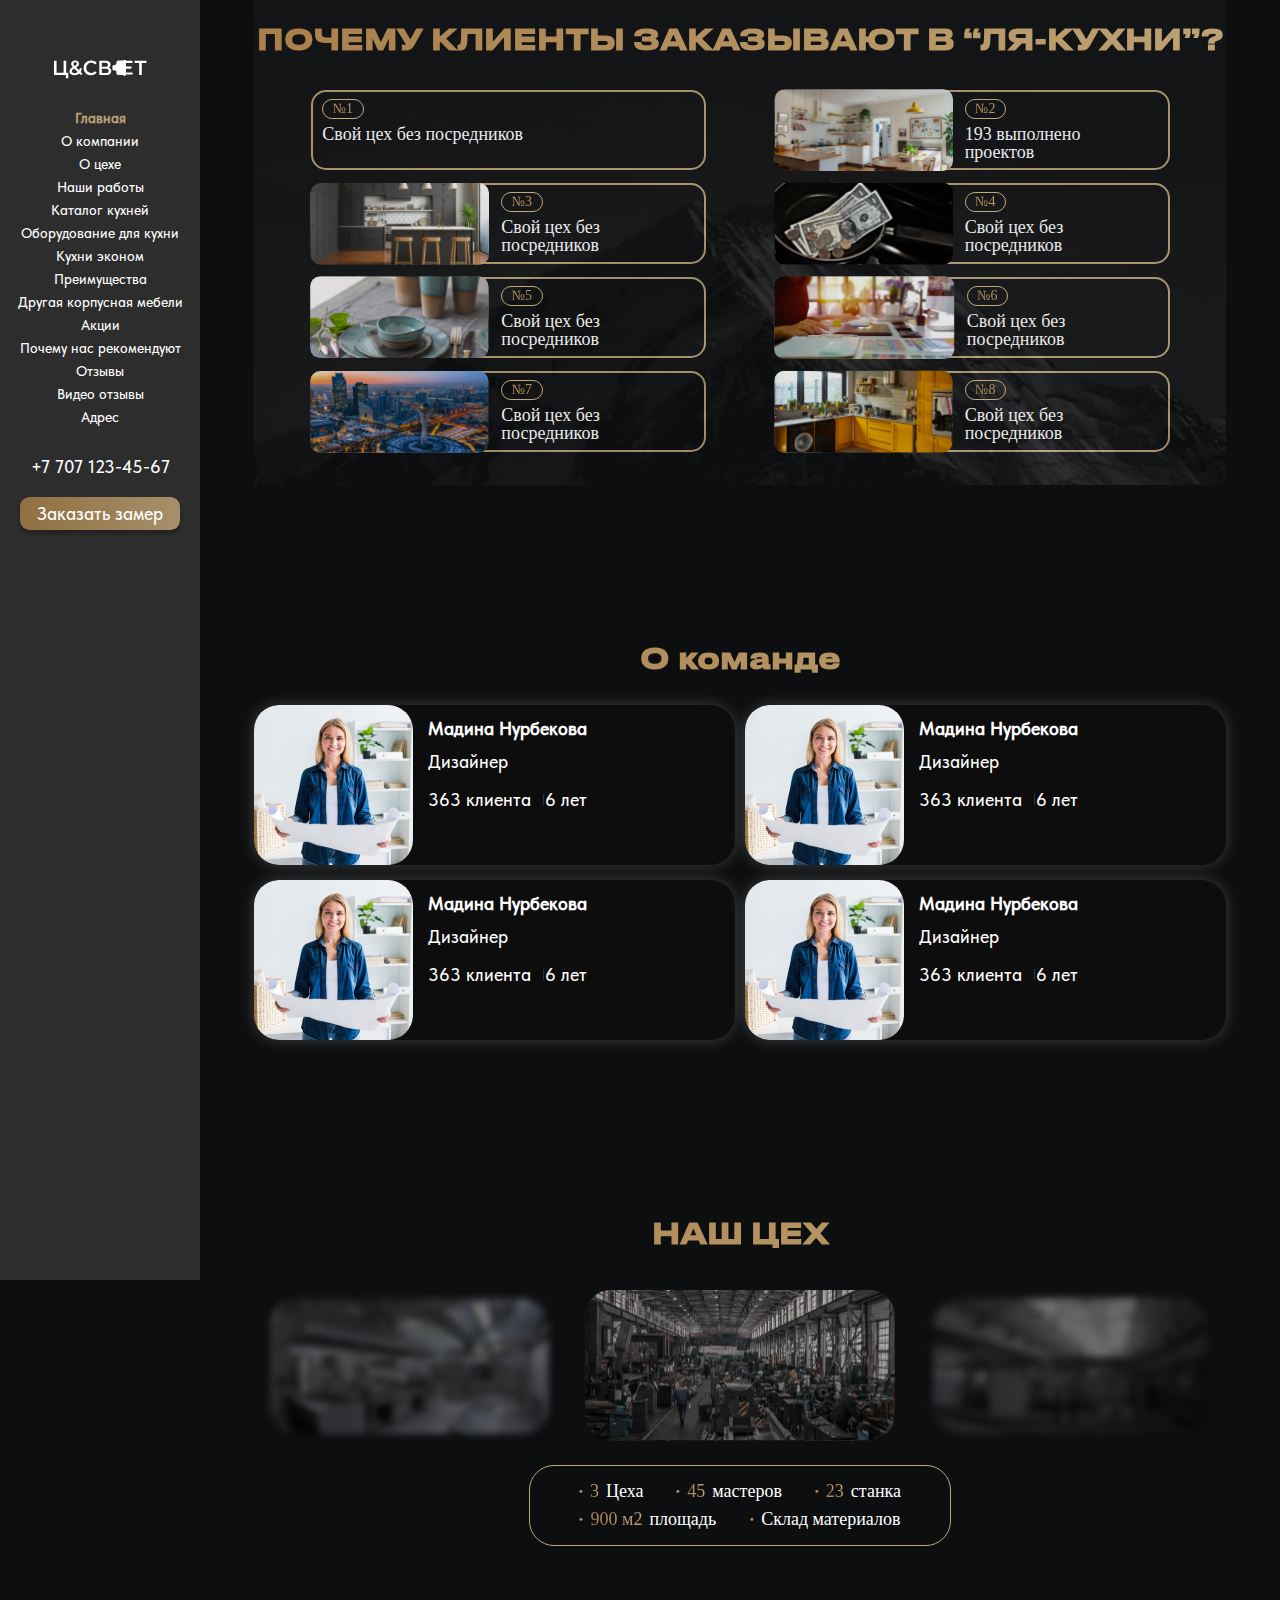
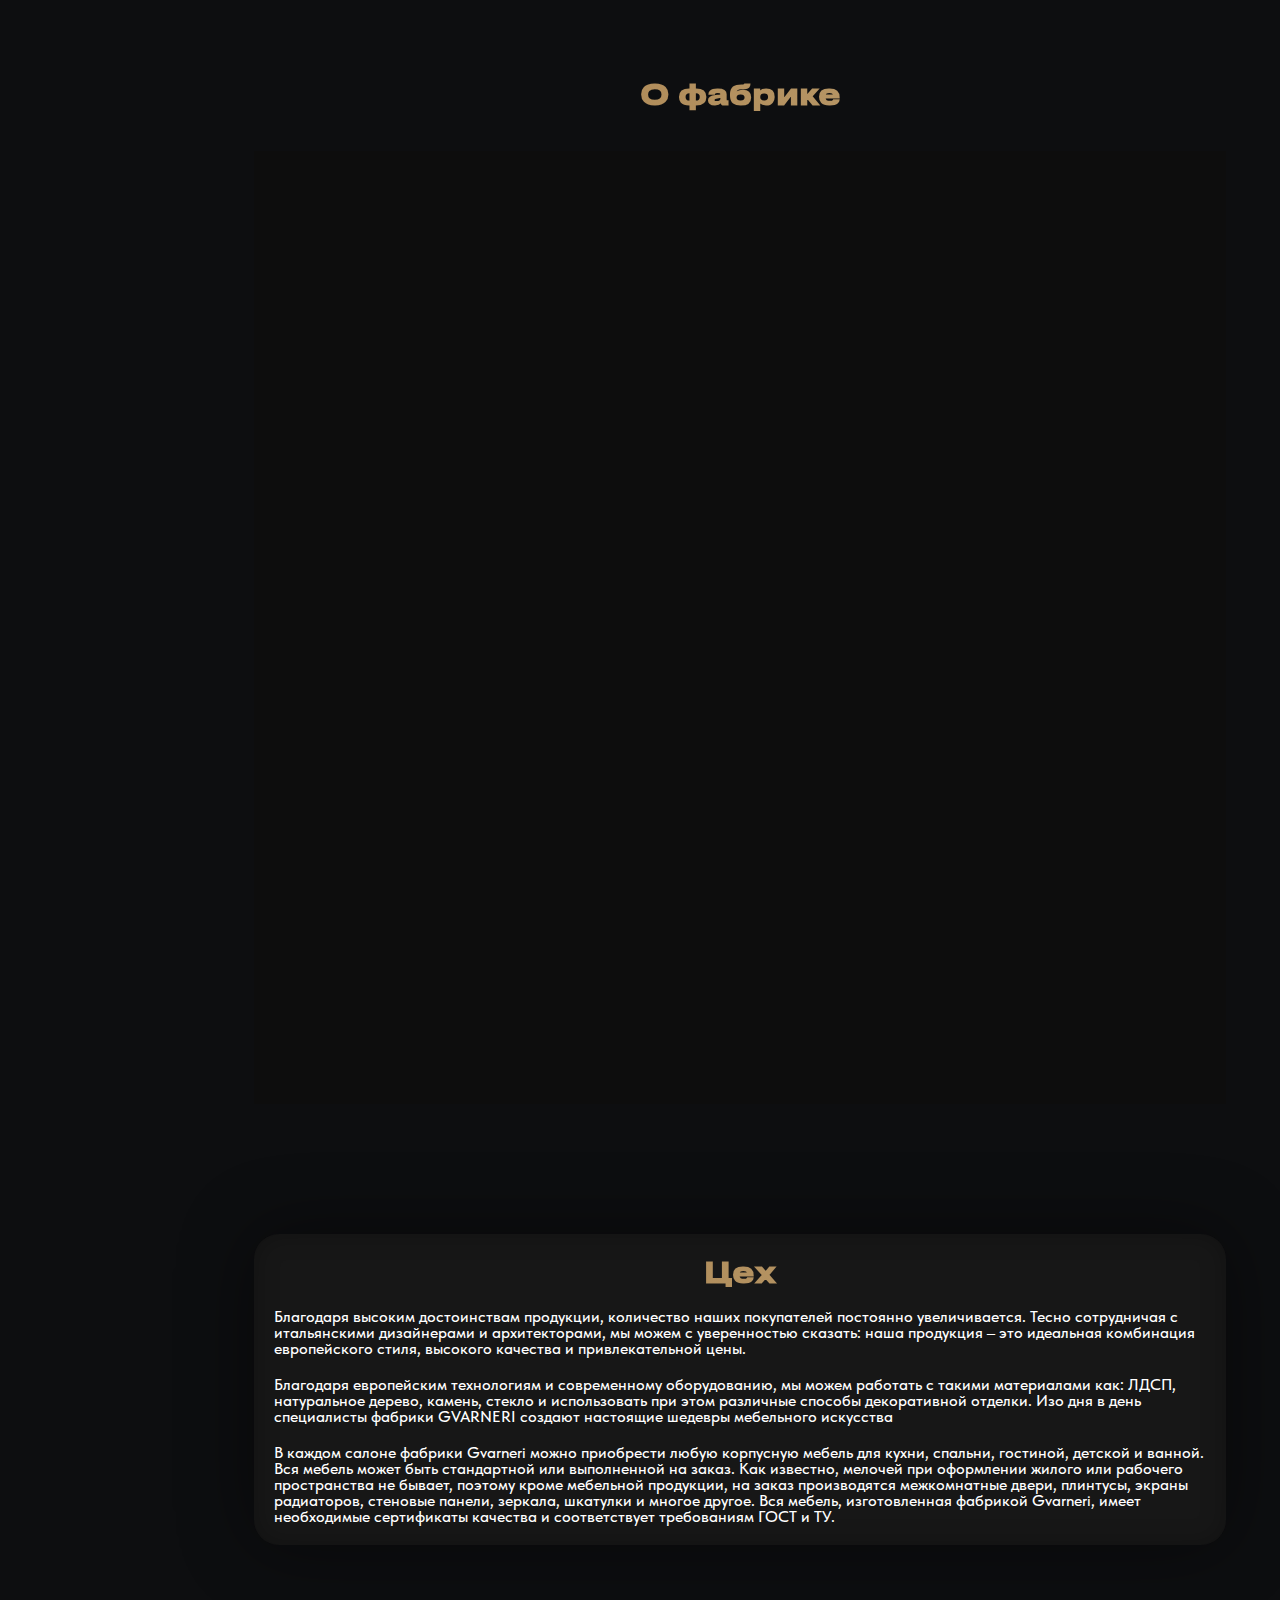
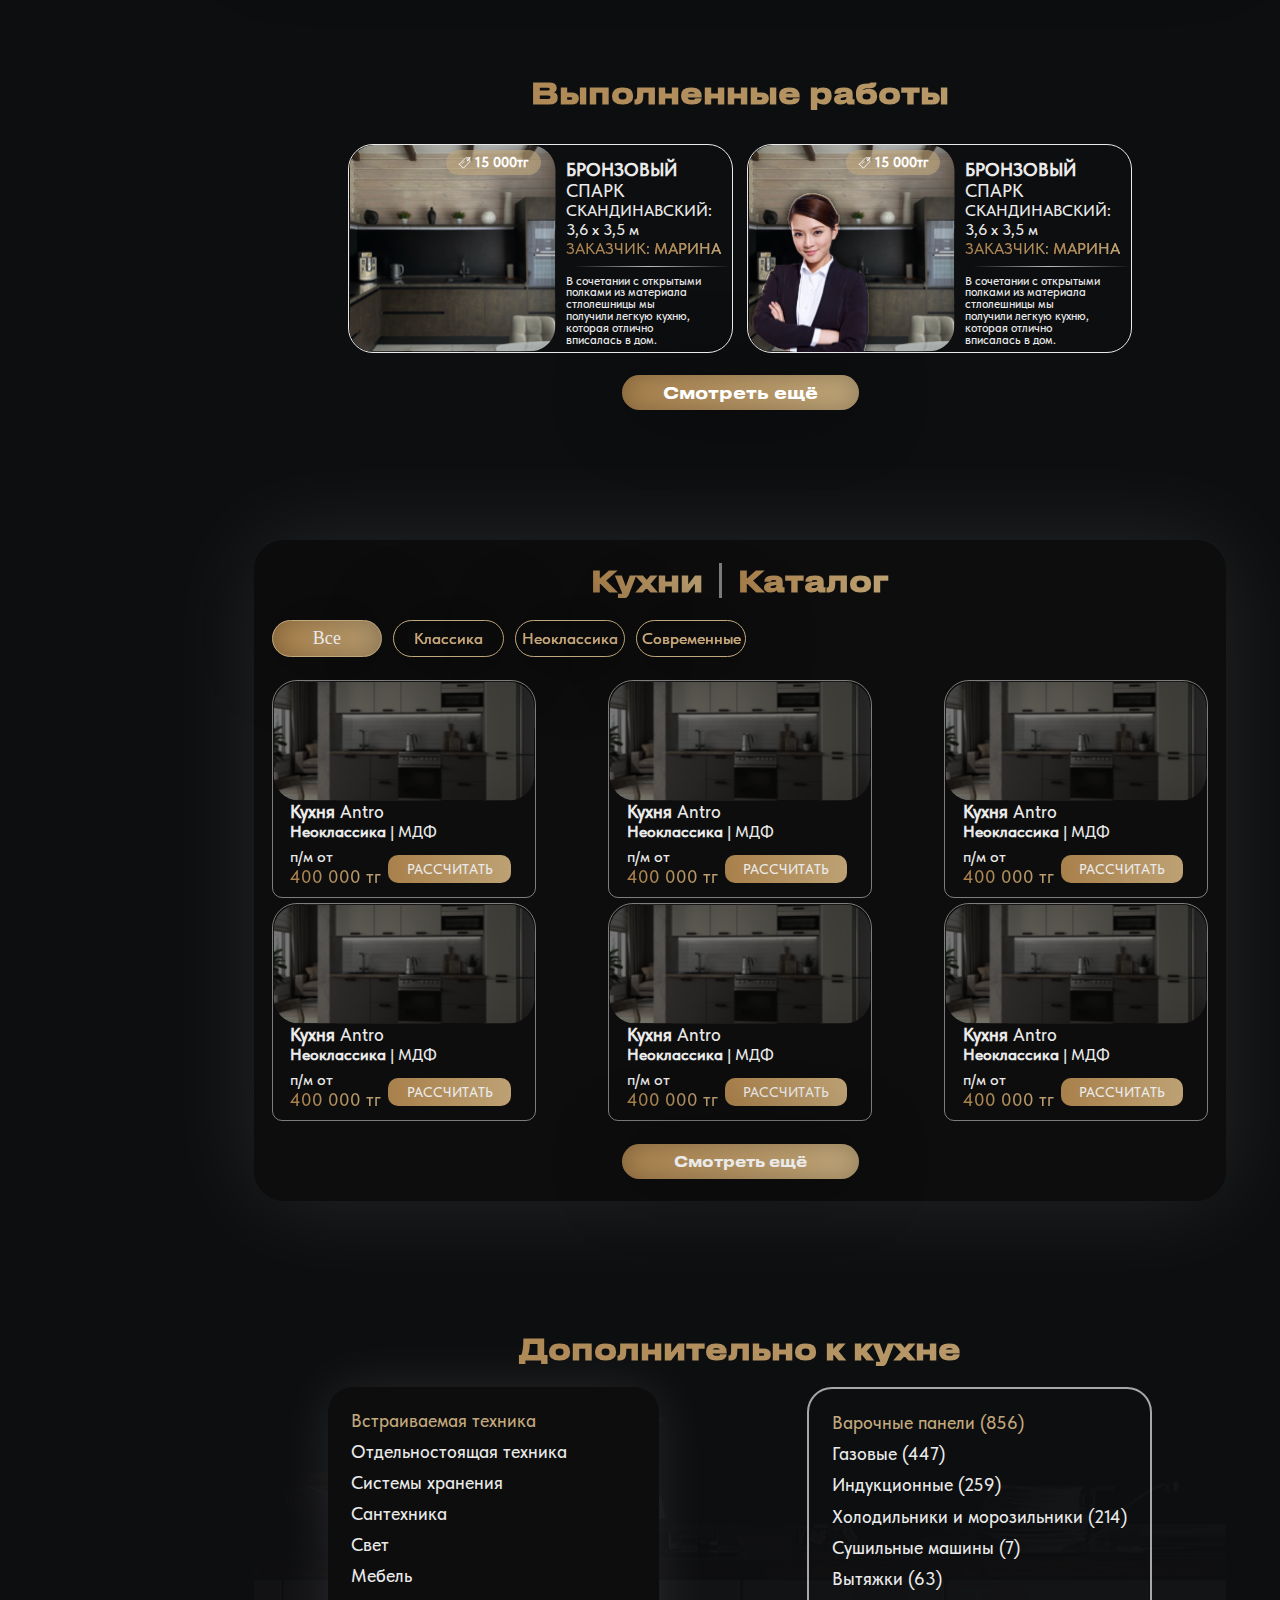
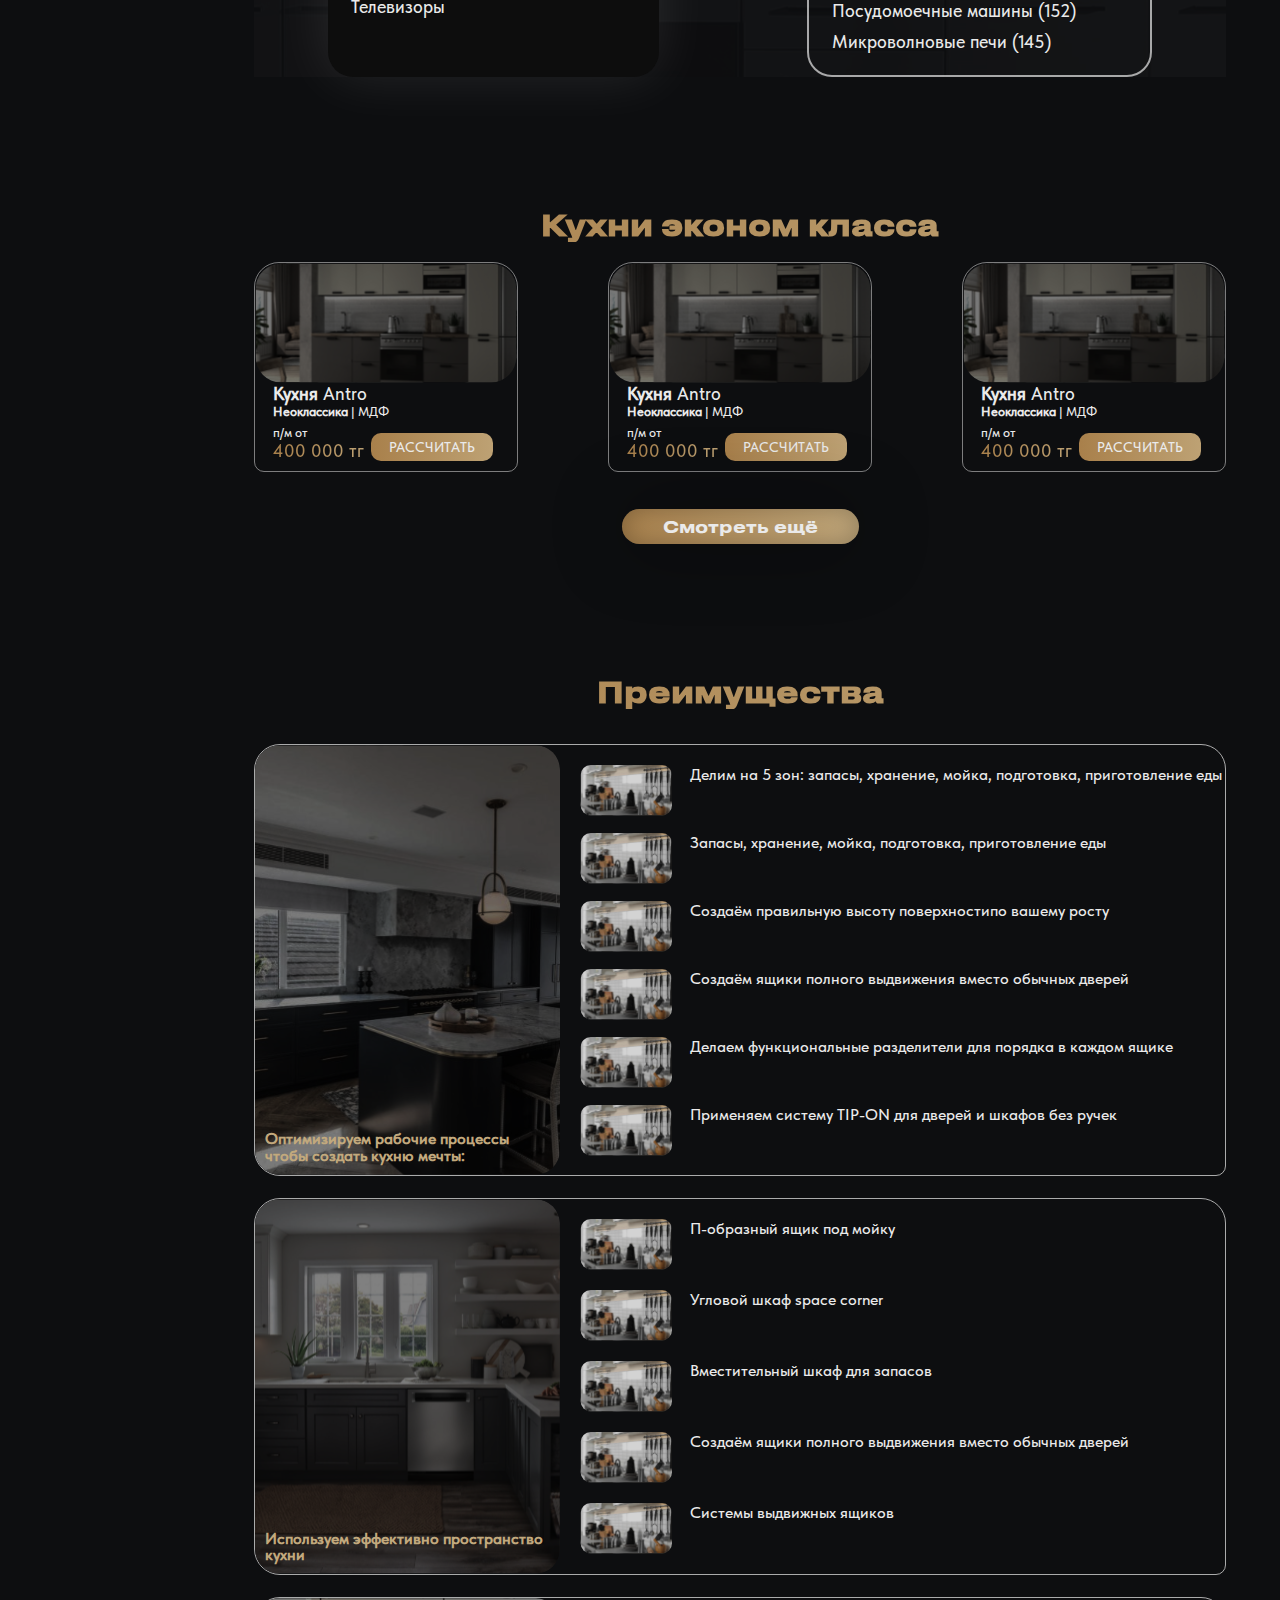
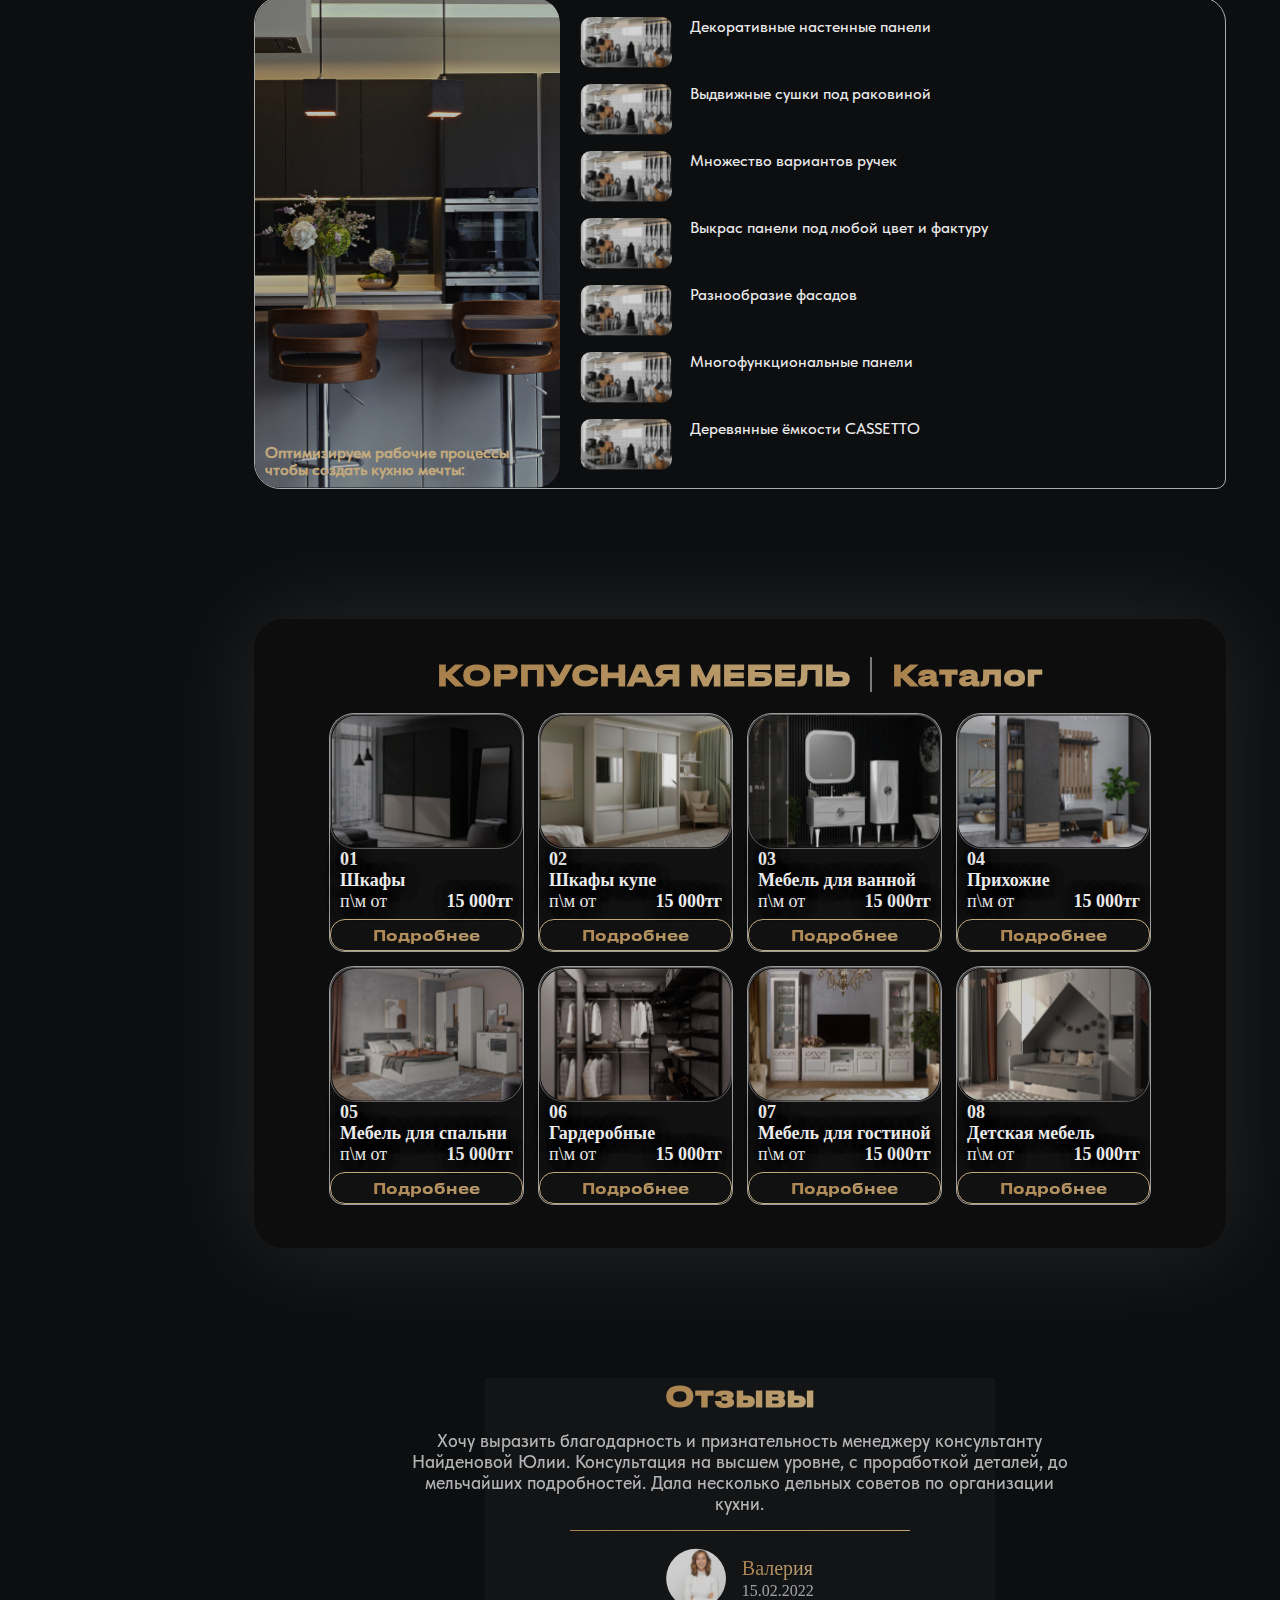
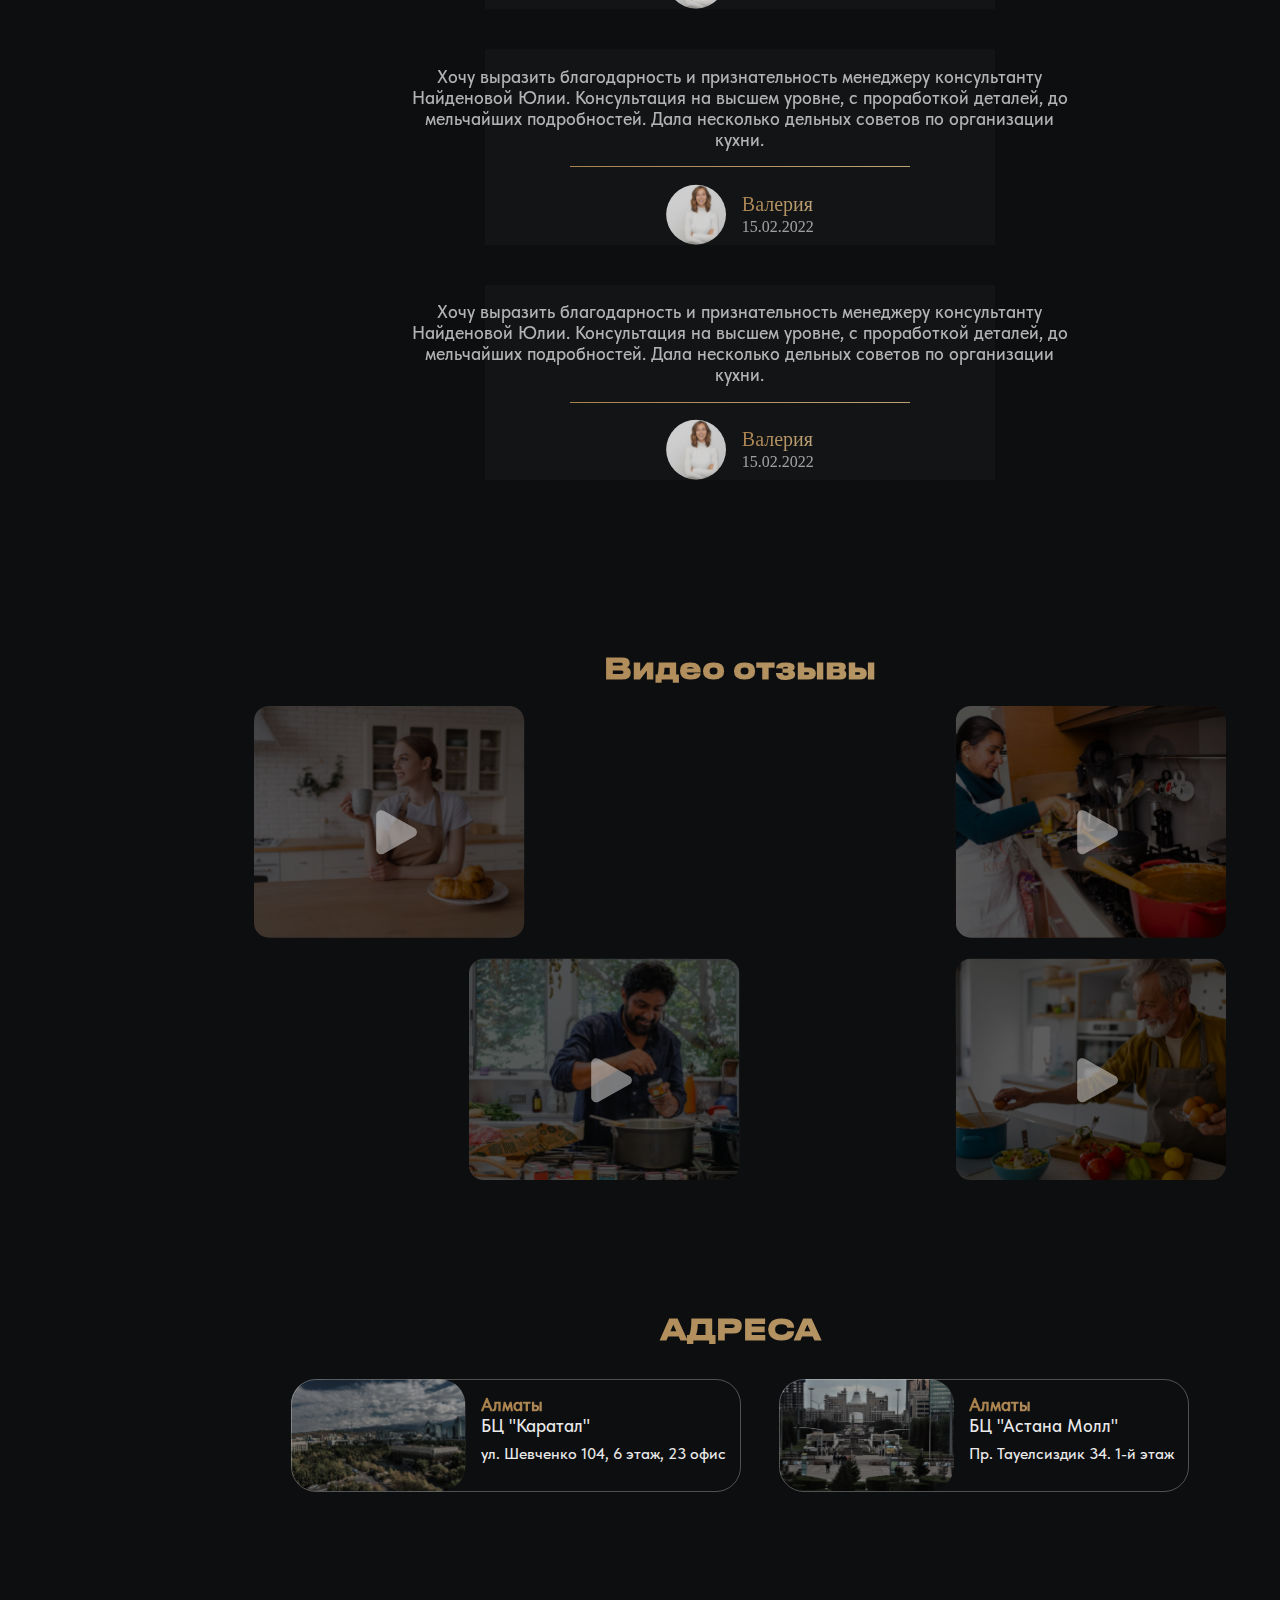
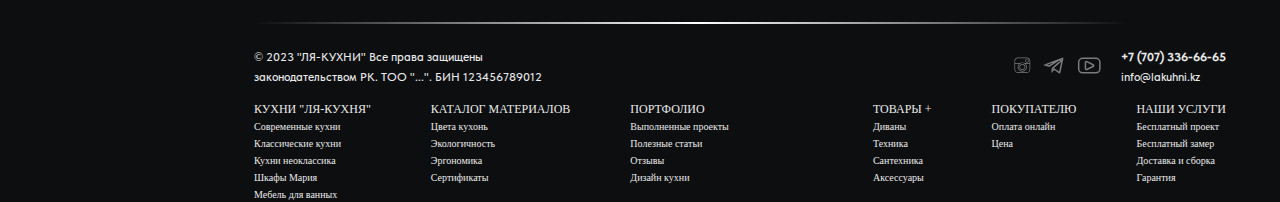
==== commit 5dd436ab: "Исправления" ====
--- a/index.html
+++ b/index.html
@@ -3,7 +3,7 @@
 
 <head>
     <meta charset="UTF-8">
-    <meta name="viewport" content="width=device-width, initial-scale=1.0">
+    <meta name="viewport" content="width=device-width, initial-scale=1.0 user-scalable=no">
     <title>Мебель</title>
     <link rel="stylesheet" href="/css/reset.css">
     <link rel="stylesheet" href="/css/style.css">
@@ -52,7 +52,7 @@
     </header>
     <main class="main">
         <div class="wrapper">
-            <section id="title" class="title">
+            <!-- <section id="title" class="title">
                 <div class="title__container">
                     <div class="title__circle title__circle--top"></div>
                     <div class="title__circle title__circle--right"></div>
@@ -98,7 +98,7 @@
                         </div>
                     </div>
                 </div>
-            </section>
+            </section> -->
             <section id="abstracts" class="abstracts">
                 <div class="abstracts__container">
                     <h1 class="all__title">ПОЧЕМУ КЛИЕНТЫ ЗАКАЗЫВАЮТ
@@ -171,8 +171,8 @@
                     </div>
 
                 </div>
-            </section>
-            <section class="about-section container">
+            </section> 
+             <section class="about-section container">
                 <h1 class="all__title">О команде</h1>
                 <div class="team-list">
                     <div class="employee-card">
@@ -220,8 +220,8 @@
                         </div>
                     </div>
                 </div>
-            </section>
-            <section id="workshop" class="workshop">
+            </section> 
+             <section id="workshop" class="workshop">
                 <div class="workshop__container">
                     <h1 class="all__title">НАШ ЦЕХ</h1>
                     <div class="workshop__row">
@@ -245,8 +245,8 @@
                         <li><img src="./images/Ellipse 6.svg" alt=""> <span>Склад материалов</span></li>
                     </ul>
                 </div>
-            </section>
-            <section class="about-factory-section container">
+            </section> 
+             <section class="about-factory-section container">
                 <h2 class="all__title">О фабрике</h2>
                 <div class="about-factory__cards">
                     <div class="about-factory__card about-factory__card--left">
@@ -313,8 +313,8 @@
                         соответствует требованиям ГОСТ и ТУ.
                     </p>
                 </div>
-            </section>
-            <section id="maked" class="maked">
+            </section> 
+             <section id="maked" class="maked">
                 <div class="maked__cantainer">
                     <h1 class="all__title">Выполненные работы</h1>
                     <div class="maked__content">
@@ -370,8 +370,8 @@
                         <button>Смотреть ещё</button>
                     </div>
                 </div>
-            </section>
-            <section id="catalog" class="catalog">
+            </section> 
+              <section id="catalog" class="catalog">
                 <div class="catalog__container">
                     <div class="catalog__title">
                         <h1 class="all__title">Кухни</h1>
@@ -474,7 +474,7 @@
                         <button class="catalog__func__btn">Смотреть ещё</button>
                     </div>
                 </div>
-            </section>
+            </section>  
             <section id="extra" class="extra">
                 <div class="extra__container">
                     <h1 class="all__title">Дополнительно к кухне</h1>
@@ -500,7 +500,7 @@
                         </div>
                     </div>
                 </div>
-            </section>
+            </section> 
             <section id="ecokitch" class="ecokitch">
                 <div class="ecokitch__container">
                     <h1 class="all__title">Кухни эконом класса</h1>
@@ -552,8 +552,8 @@
                         <button class="ecokitch__func__btn">Смотреть ещё</button>
                     </div>
                 </div>
-            </section>
-            <section id="benefits" class="benefits">
+            </section> 
+             <section id="benefits" class="benefits">
                 <div class="benefits__container">
                     <h1 class="all__title">Преимущества</h1>
                     <div class="benefits__list">
@@ -664,7 +664,7 @@
                     </div>
                 </div>
             </section>
-            <section id="catalogfur" class="catalogfur">
+             <section id="catalogfur" class="catalogfur">
                 <div class="catalogfur__container">
                     <div class="catalogfur__title">
                         <h1 class="all__title">КОРПУСНАЯ МЕБЕЛЬ</h1>
@@ -786,8 +786,8 @@
                         </div>
                     </div>
                 </div>
-            </section>
-            <section id="shares" class="shares">
+            </section> 
+             <!-- <section id="shares" class="shares">
                 <div class="shares__container">
                     <h1 class="all__title">Акции</h1>
                     <div class="shares__row">
@@ -815,8 +815,8 @@
                     </div>
                     <img class="shares__back" src="/images/shares__back.svg" alt="">
                 </div>
-            </section>
-            <section id="recom" class="recom">
+            </section>  -->
+             <!-- <section id="recom" class="recom">
                 <div class="recom__container">
                     <h1 class="all__title">ПОЧЕМУ <span class="recom__title">НАС РЕКОМЕНДУЮТ</span></h1>
                     <div class="recom__head">
@@ -867,8 +867,8 @@
                         </div>
                     </div>
                 </div>
-            </section>
-            <section id="reviews" class="reviews">
+            </section>  -->
+             <section id="reviews" class="reviews">
                 <div class="reviews__container">
                     <h1 class="all__title"> Отзывы</h1>
                     <div class="reviews__variant">
@@ -928,7 +928,7 @@
 
                 </div>
             </section>
-            <section id="video" class="video">
+             <section id="video" class="video">
                 <div class="video__container">
                     <h1 class="all__title">Видео отзывы</h1>
                     <div class="video__row">
@@ -974,7 +974,7 @@
                         </div>
                     </div>
                 </div>
-            </section>
+            </section> 
             <section id="address" class="address">
                 <div class="address__container">
                     <h1 class="all__title">АДРЕСА</h1>
@@ -999,7 +999,7 @@
                     </div>
                 </div>
             </section>
-            <section id="request" class="request">
+             <!-- <section id="request" class="request">
                 <div class="request__container">
                     <h1 class="request__title">ОСТАВЬ ЗАЯВКУ</h1>
                     <div class="request__content">
@@ -1022,7 +1022,7 @@
                         </div>
                     </div>
                 </div>
-            </section>
+            </section>  -->
             <footer class="footer">
                 <div class="footer__container">
                     <div class="footer__line"></div>
@@ -1087,7 +1087,7 @@
                         </div>
                     </div>
                 </div>
-            </footer>
+            </footer> 
         </div>
     </main>
 
--- a/css/style.css
+++ b/css/style.css
@@ -3,6 +3,8 @@
     --absolut-white: #fff;
     --awful-color: #c2a97d;
 }
+
+
 
 @media screen and (min-width:1100px) {
     body {
@@ -208,7 +210,7 @@
     }
 }
 
-@media screen and (max-width:1099px) and (min-width:200px) {
+@media screen and (min-width:200px) and (max-width:1099px) {
     .main {
         padding: 0 0 0 0px;
         display: flex;
@@ -1507,6 +1509,7 @@
 
     .catalog__category {
         display: flex;
+        flex-wrap: wrap;
         gap: 11px;
         margin-left: 17.67px;
         margin-top: 21.69px;
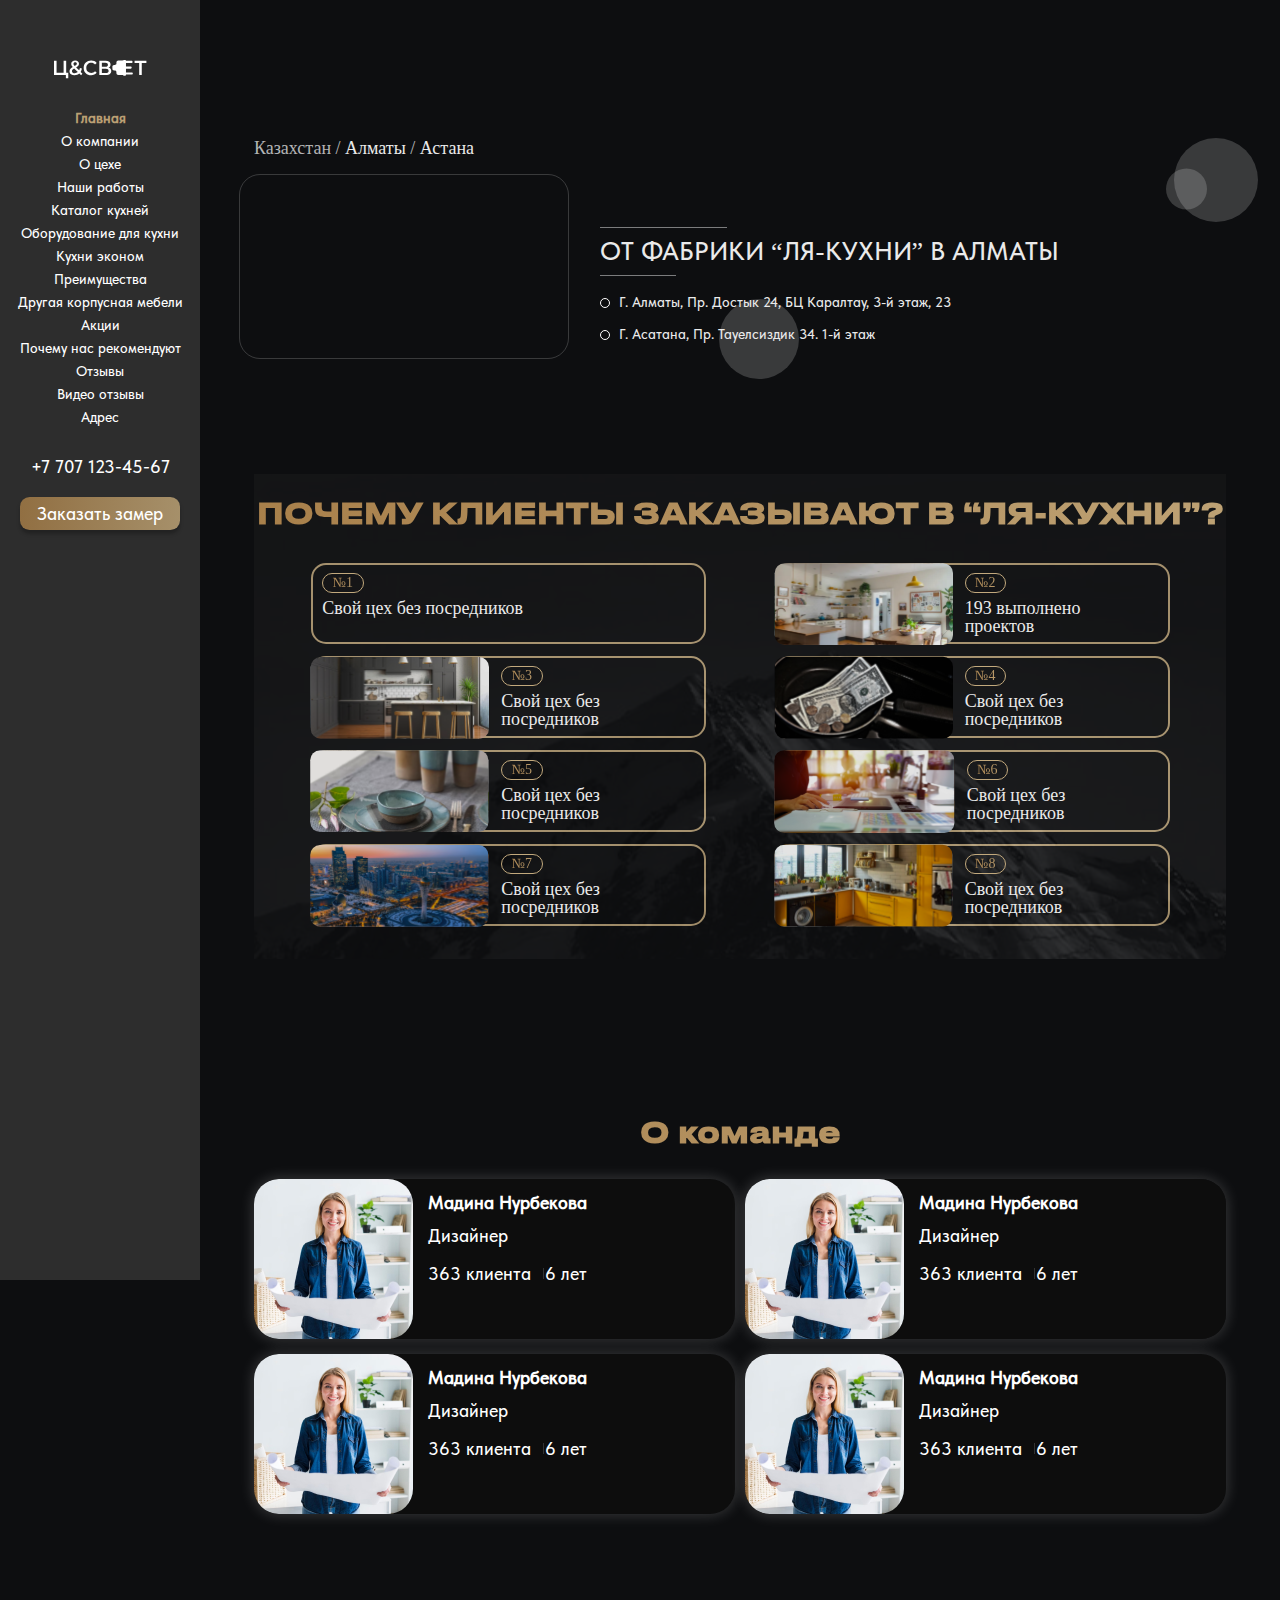
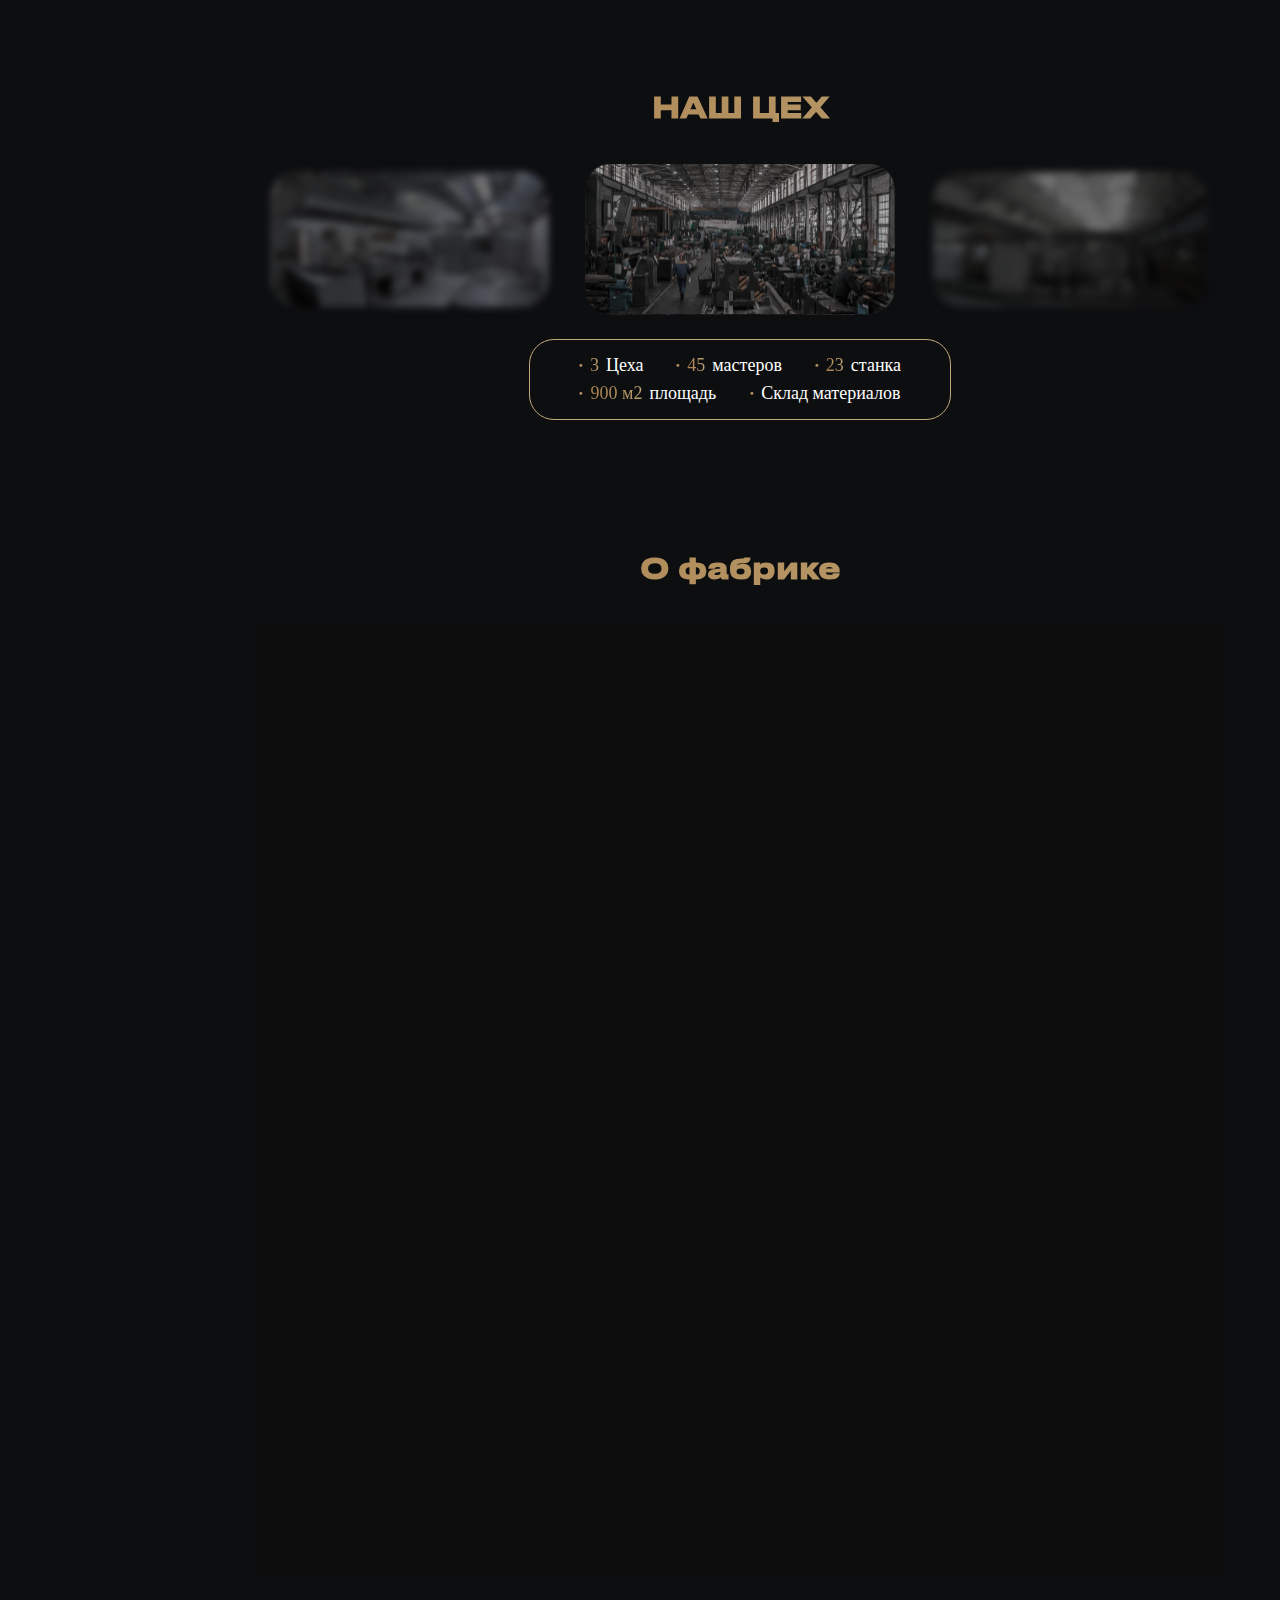
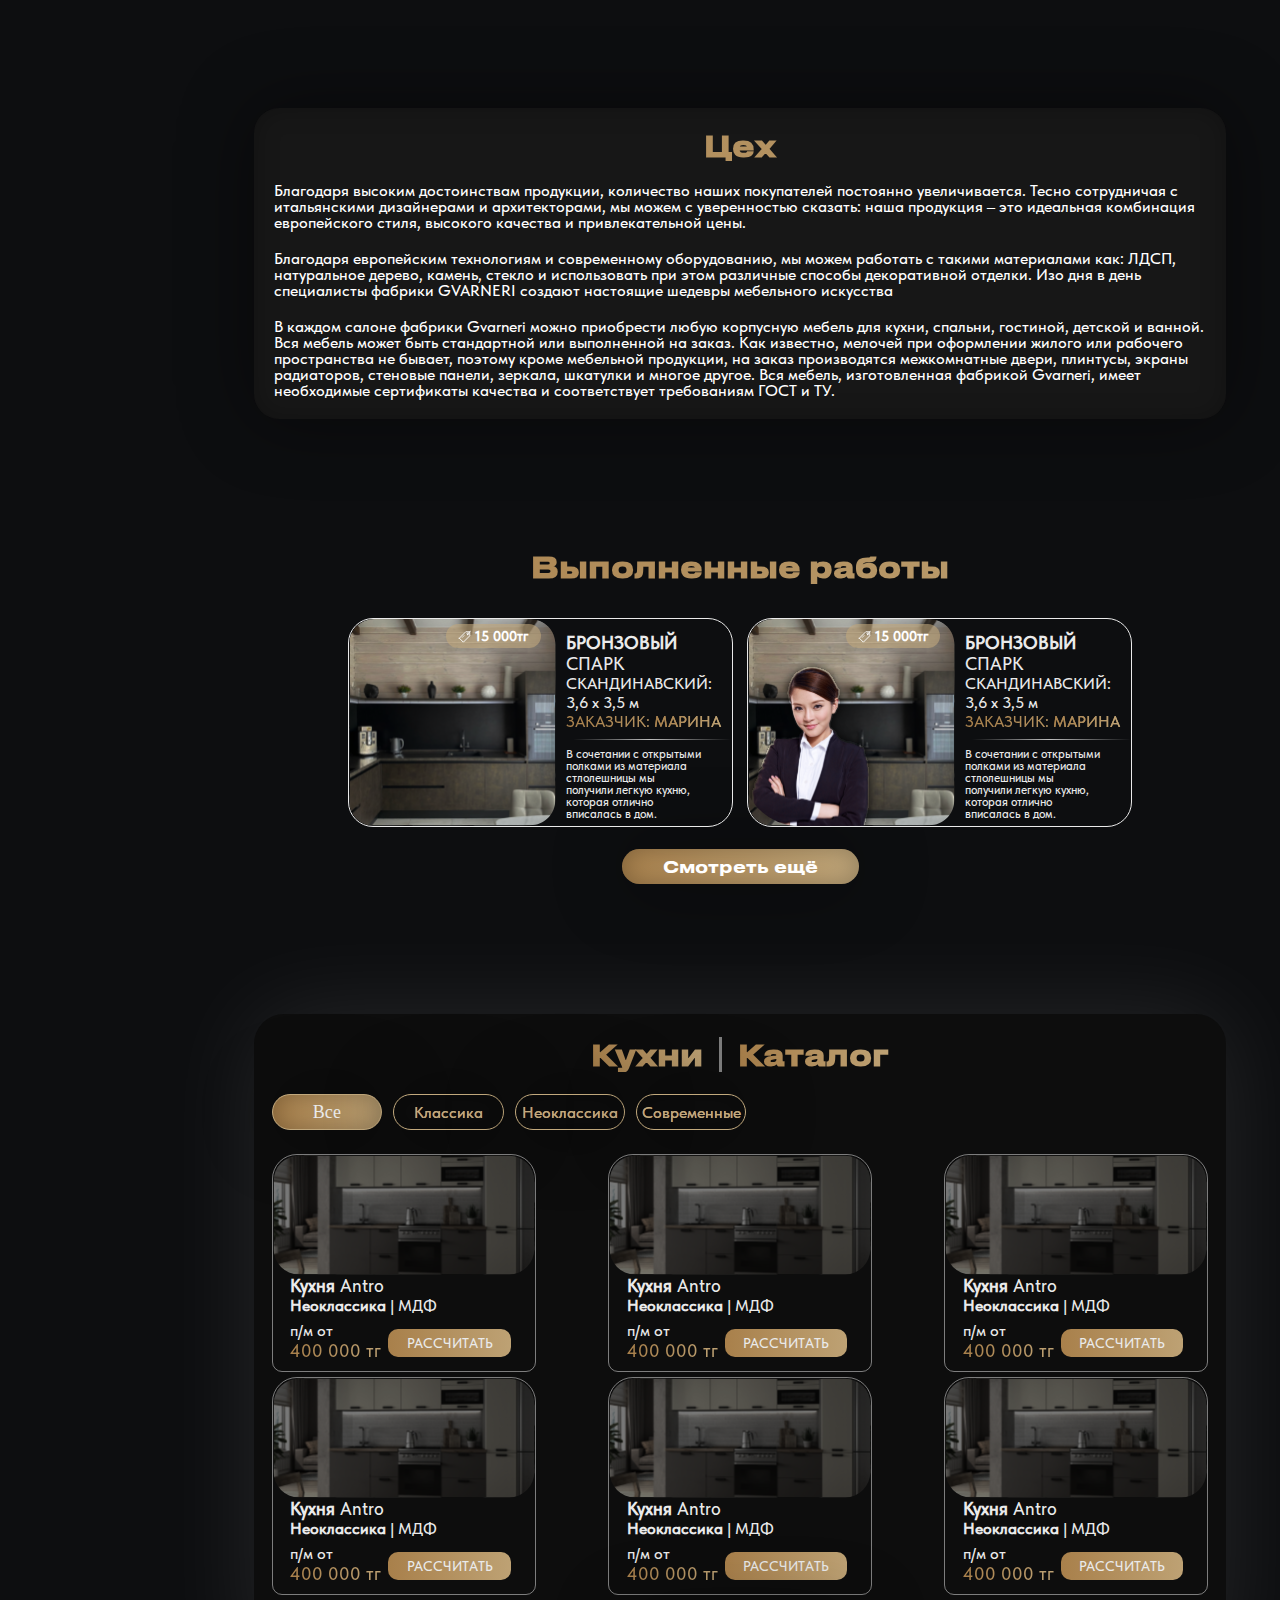
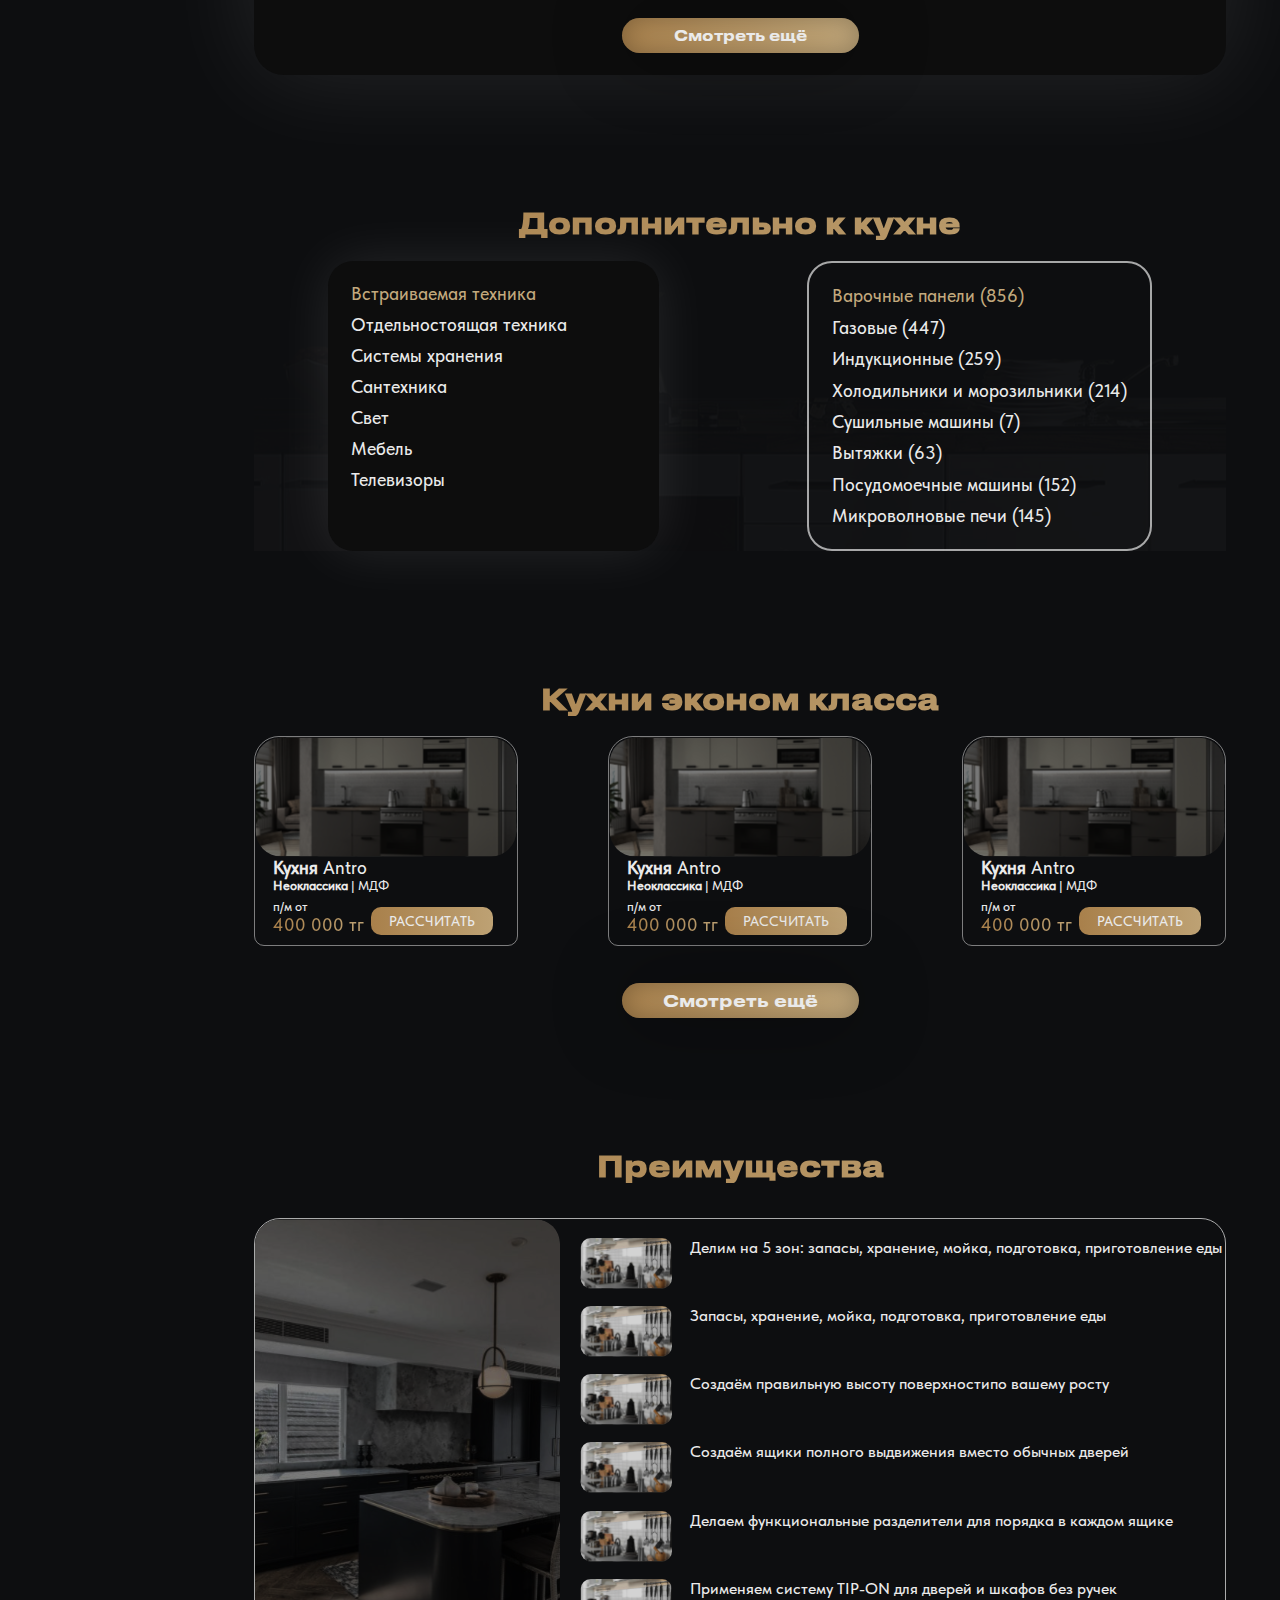
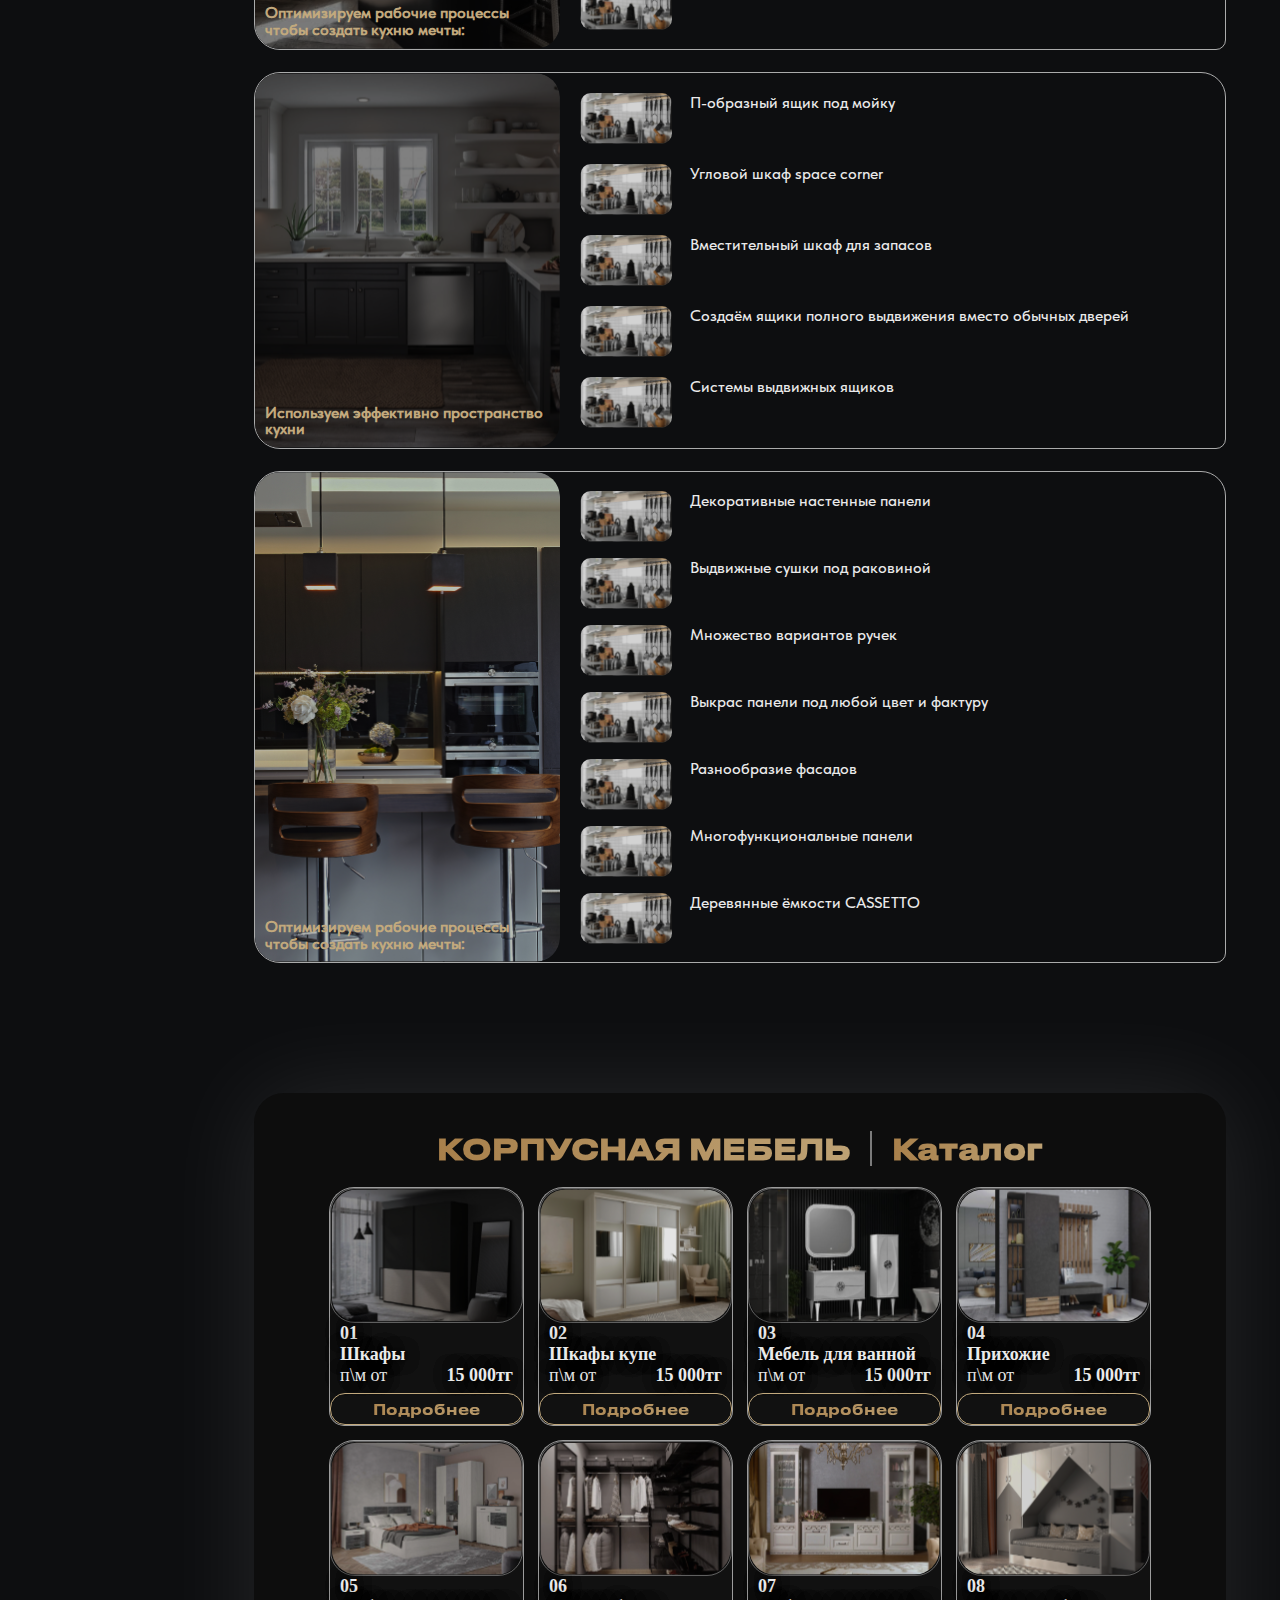
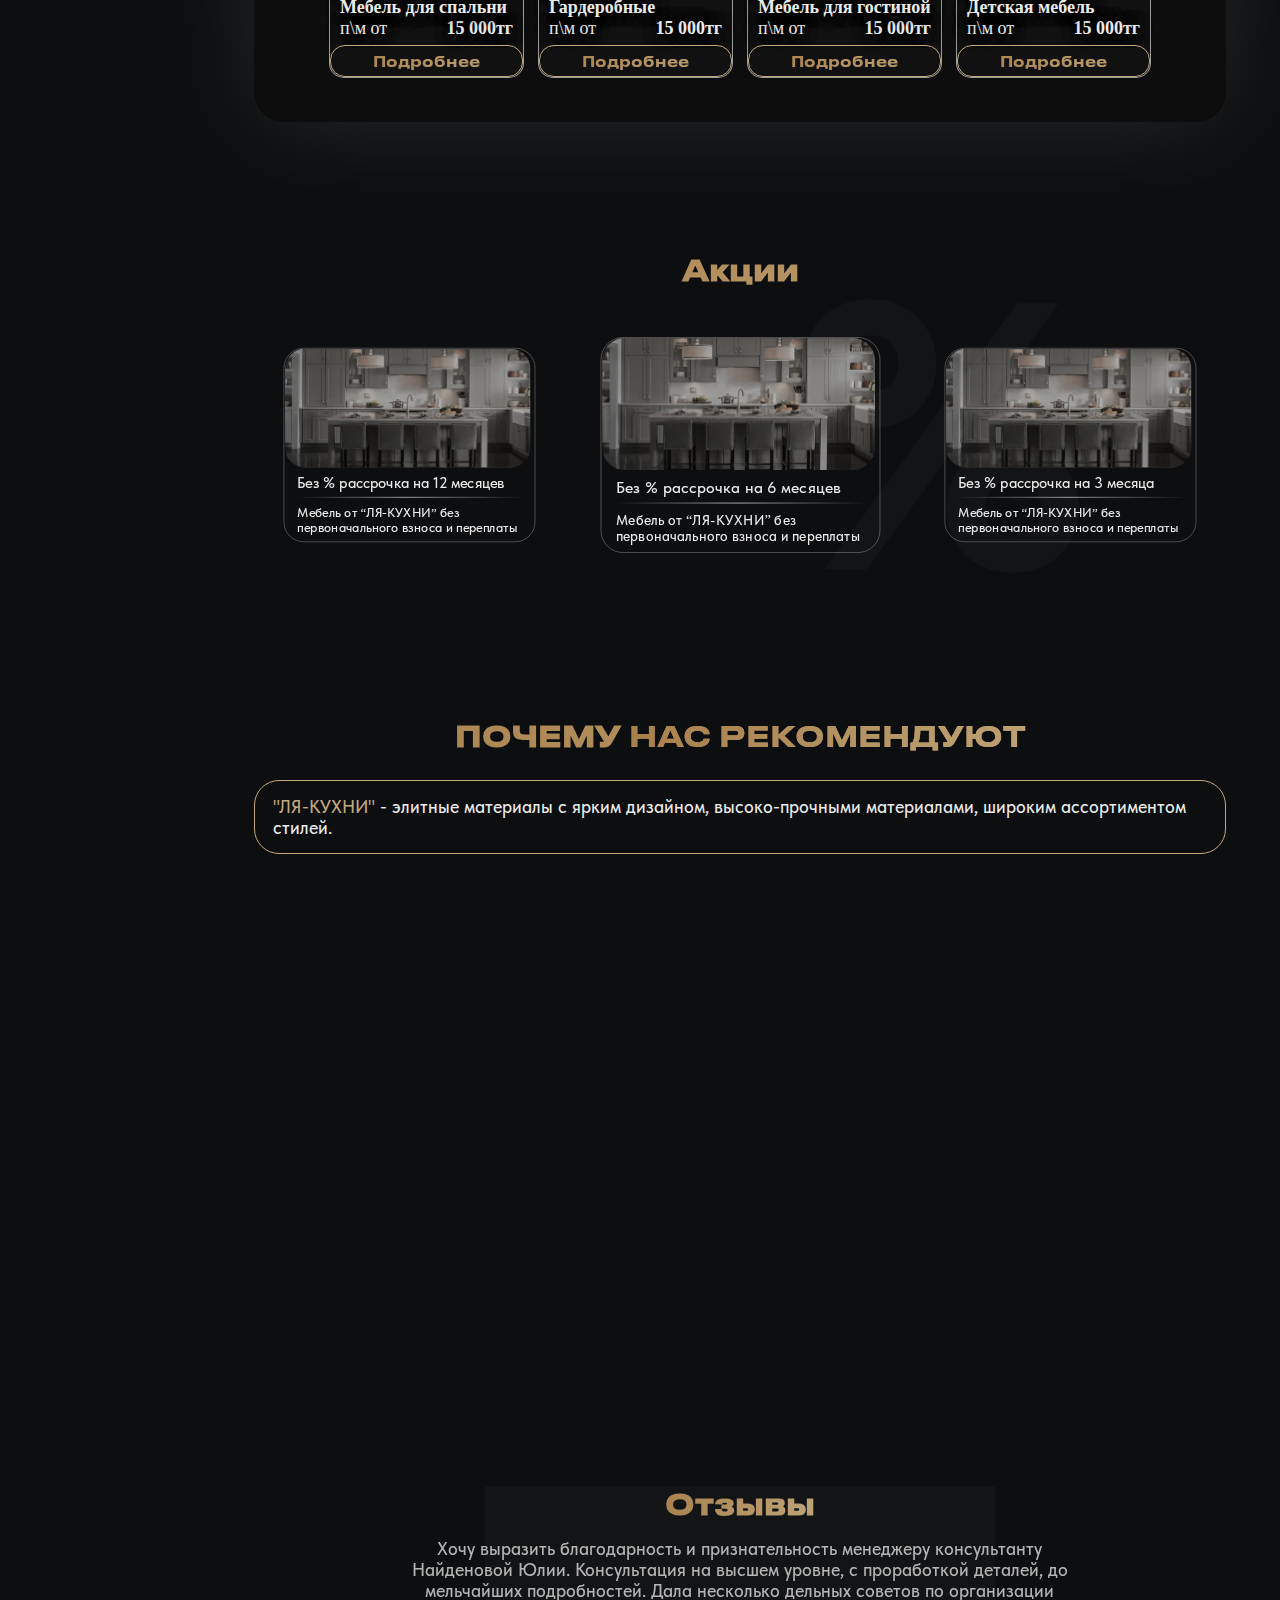
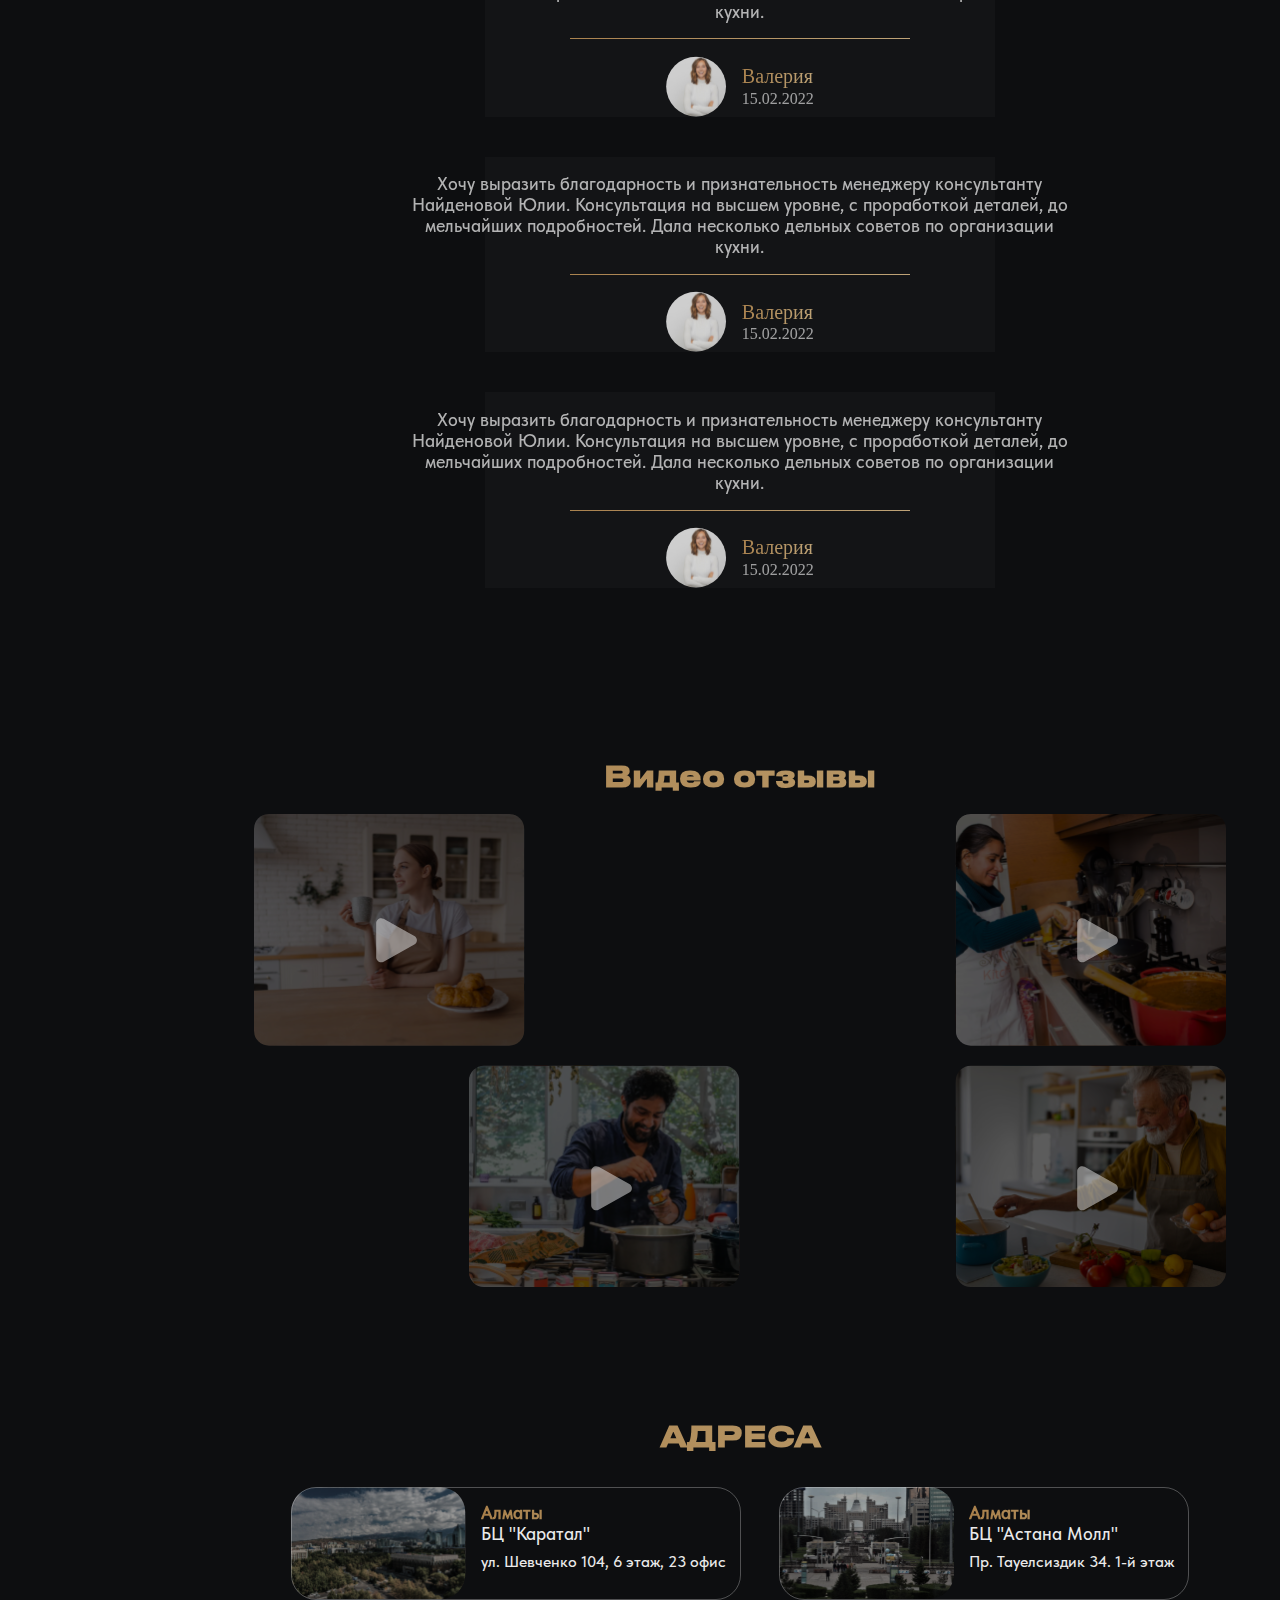
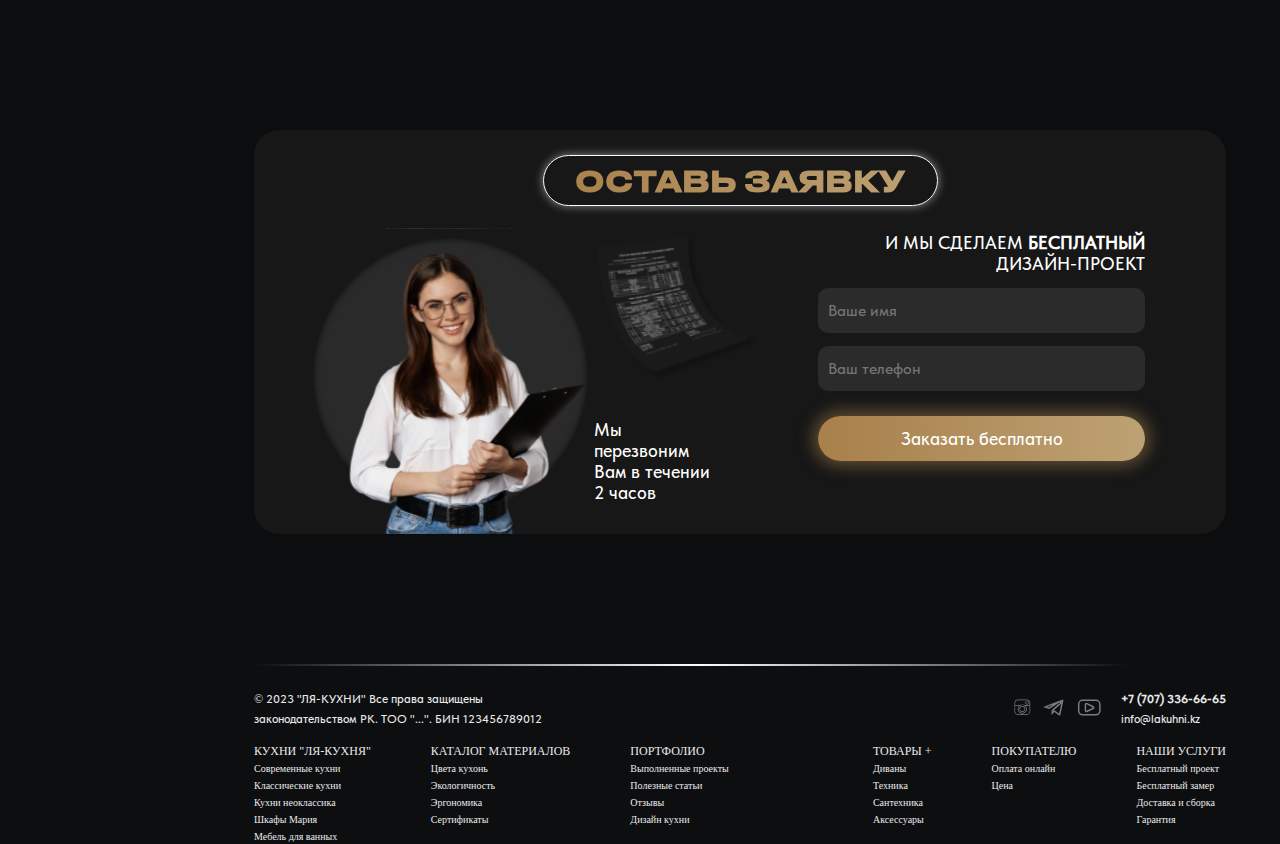
==== commit d4db8713: "Исправлены бабабаги" ====
--- a/index.html
+++ b/index.html
@@ -52,7 +52,7 @@
     </header>
     <main class="main">
         <div class="wrapper">
-            <!-- <section id="title" class="title">
+            <section id="title" class="title">
                 <div class="title__container">
                     <div class="title__circle title__circle--top"></div>
                     <div class="title__circle title__circle--right"></div>
@@ -98,7 +98,7 @@
                         </div>
                     </div>
                 </div>
-            </section> -->
+            </section>
             <section id="abstracts" class="abstracts">
                 <div class="abstracts__container">
                     <h1 class="all__title">ПОЧЕМУ КЛИЕНТЫ ЗАКАЗЫВАЮТ
@@ -787,7 +787,7 @@
                     </div>
                 </div>
             </section> 
-             <!-- <section id="shares" class="shares">
+            <section id="shares" class="shares">
                 <div class="shares__container">
                     <h1 class="all__title">Акции</h1>
                     <div class="shares__row">
@@ -815,8 +815,8 @@
                     </div>
                     <img class="shares__back" src="/images/shares__back.svg" alt="">
                 </div>
-            </section>  -->
-             <!-- <section id="recom" class="recom">
+            </section>
+            <section id="recom" class="recom">
                 <div class="recom__container">
                     <h1 class="all__title">ПОЧЕМУ <span class="recom__title">НАС РЕКОМЕНДУЮТ</span></h1>
                     <div class="recom__head">
@@ -867,7 +867,7 @@
                         </div>
                     </div>
                 </div>
-            </section>  -->
+            </section> 
              <section id="reviews" class="reviews">
                 <div class="reviews__container">
                     <h1 class="all__title"> Отзывы</h1>
@@ -999,7 +999,7 @@
                     </div>
                 </div>
             </section>
-             <!-- <section id="request" class="request">
+            <section id="request" class="request">
                 <div class="request__container">
                     <h1 class="request__title">ОСТАВЬ ЗАЯВКУ</h1>
                     <div class="request__content">
@@ -1022,7 +1022,7 @@
                         </div>
                     </div>
                 </div>
-            </section>  -->
+            </section> 
             <footer class="footer">
                 <div class="footer__container">
                     <div class="footer__line"></div>
--- a/css/style.css
+++ b/css/style.css
@@ -413,7 +413,7 @@
 
     .title__circle--top {
         top: 258px;
-        left: 320px;
+        left: 258px;
     }
 
     .title__circle--right {
@@ -2265,7 +2265,6 @@
     .shares__row {
         display: flex;
         justify-content: space-around;
-        gap: 20px;
         align-items: center;
         padding-top: 38px;
         padding-bottom: 22px;
@@ -2641,22 +2640,6 @@
         background-color: var(--awful-color);
     }
 
-    .recom__item1::after {
-        content: "1";
-        position: absolute;
-        width: 1px;
-        height: 100%;
-        top: 20px;
-        right: -11px;
-        color: #fff;
-        font-family: Tilda Sans;
-        font-size: 150px;
-        font-style: normal;
-        font-weight: 500;
-        line-height: 100%;
-        /* 150px */
-        opacity: 0.02;
-    }
 
     .recom__item2 {
         position: relative;
@@ -2680,22 +2663,7 @@
         background-color: var(--awful-color);
     }
 
-    .recom__item2::after {
-        content: "2";
-        position: absolute;
-        width: 1px;
-        height: 100%;
-        top: -231px;
-        left: -89px;
-        color: #fff;
-        font-family: Tilda Sans;
-        font-size: 150px;
-        font-style: normal;
-        font-weight: 500;
-        line-height: 100%;
-        /* 150px */
-        opacity: 0.02;
-    }
+
 
 
     .recom__item3 {
@@ -2719,22 +2687,7 @@
         background-color: var(--awful-color);
     }
 
-    .recom__item3::after {
-        content: "3";
-        position: absolute;
-        width: 1px;
-        height: 100%;
-        top: 275px;
-        right: -1px;
-        color: #fff;
-        font-family: Tilda Sans;
-        font-size: 150px;
-        font-style: normal;
-        font-weight: 500;
-        line-height: 100%;
-        /* 150px */
-        opacity: 0.02;
-    }
+
 
 
     .recom__item4 {
@@ -2758,22 +2711,6 @@
         background-color: var(--awful-color);
     }
 
-    .recom__item4::after {
-        content: "4";
-        position: absolute;
-        width: 1px;
-        height: 100%;
-        top: 5px;
-        left: -100px;
-        color: #fff;
-        font-family: Tilda Sans;
-        font-size: 150px;
-        font-style: normal;
-        font-weight: 500;
-        line-height: 100%;
-        /* 150px */
-        opacity: 0.02;
-    }
 
     .recom__item {
         opacity: 1;
@@ -3331,7 +3268,8 @@
         border-radius: 25px;
         background: #171717;
         box-shadow: 1px 0px 4px 0px rgba(0, 0, 0, 0.25);
-        margin: 0px 50px;
+        max-width: 339px;
+        margin: 0 auto;
         padding-top: 25px;
         position: relative;
     }
@@ -3419,8 +3357,8 @@
 
     .request__image__form__paper {
         position: absolute;
-        top: -331px;
-        left: -41px;
+        top: -329px;
+        left: -73px;
     }
 
     .request__info {
@@ -3468,7 +3406,7 @@
     }
 
     .request__info__inputs input {
-        width: 327px;
+        width: 280px;
         height: 45px;
         border-radius: 10px;
         background: #2B2B2B;
@@ -3476,7 +3414,7 @@
     }
 
     .request__info__inputs__btn {
-        width: 327px;
+        width: 280px;
         height: 45px;
         border-radius: 46px;
         margin-top: 25.1px;
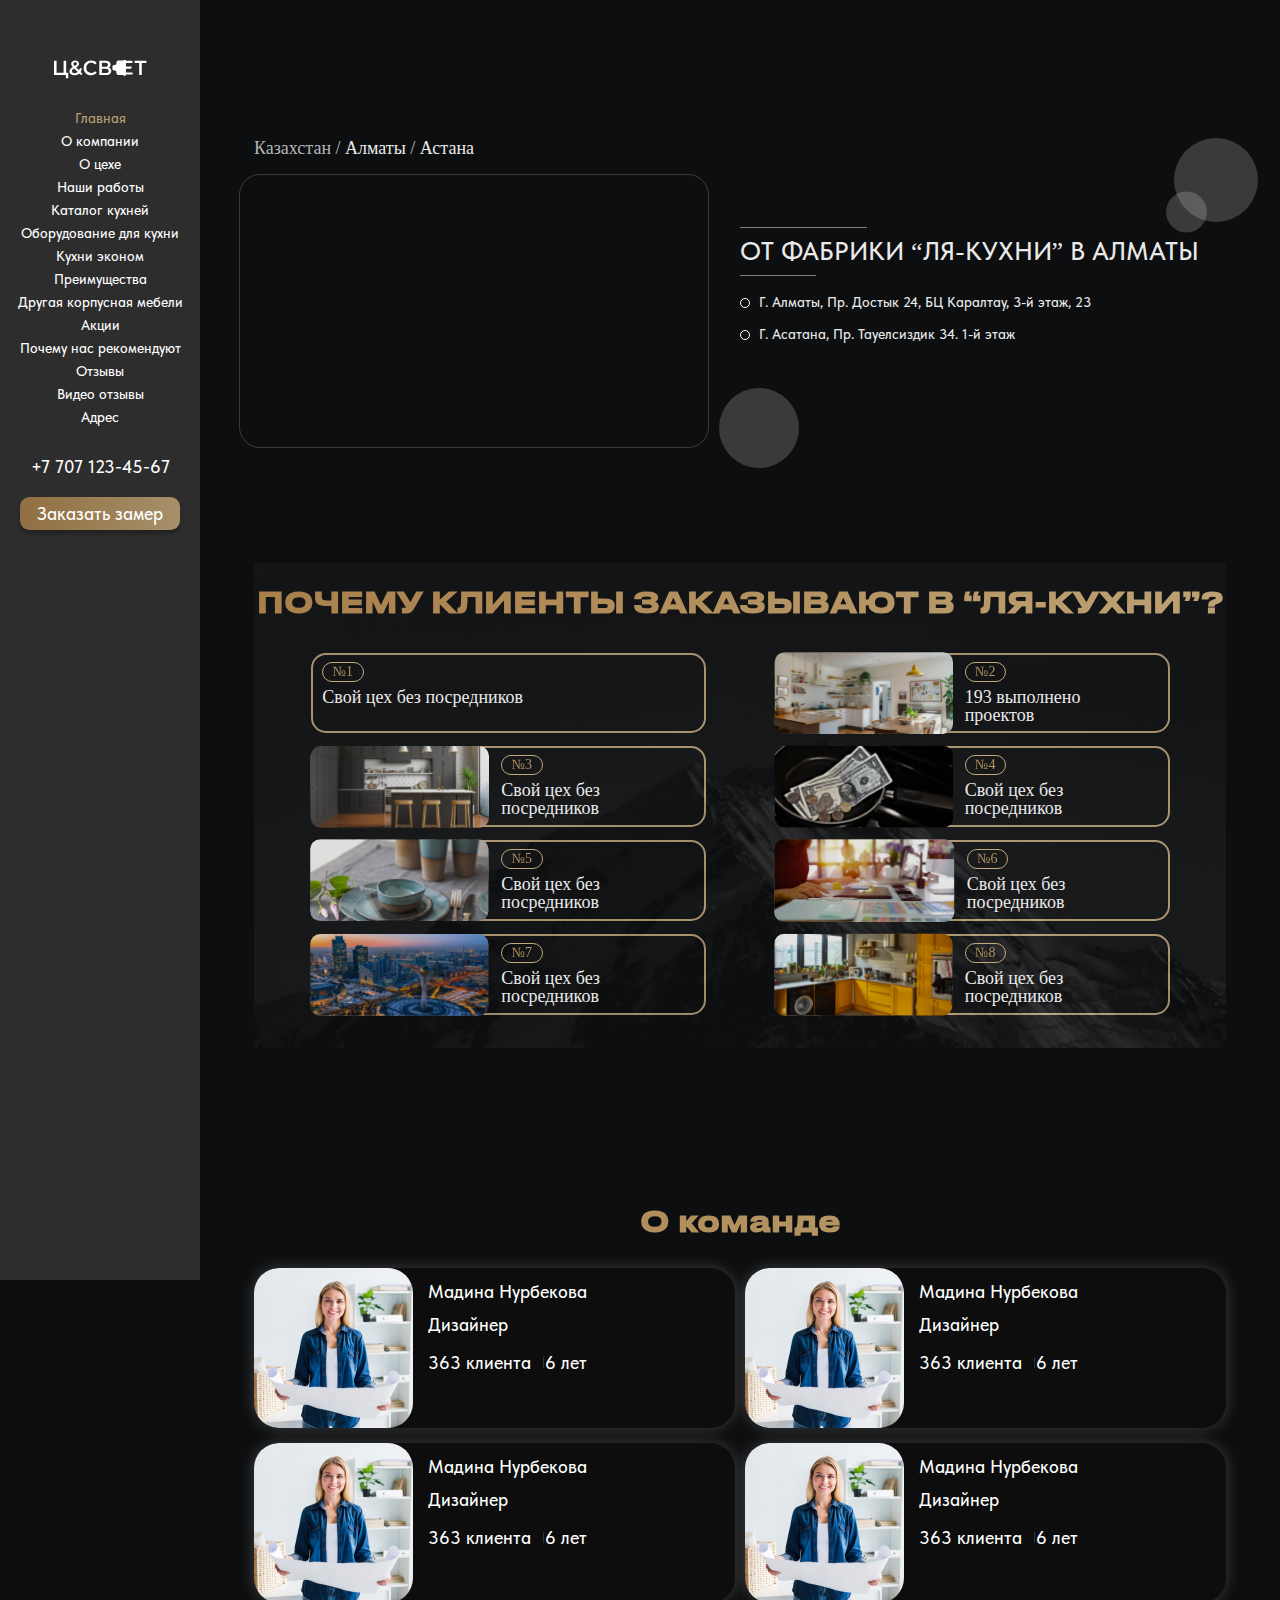
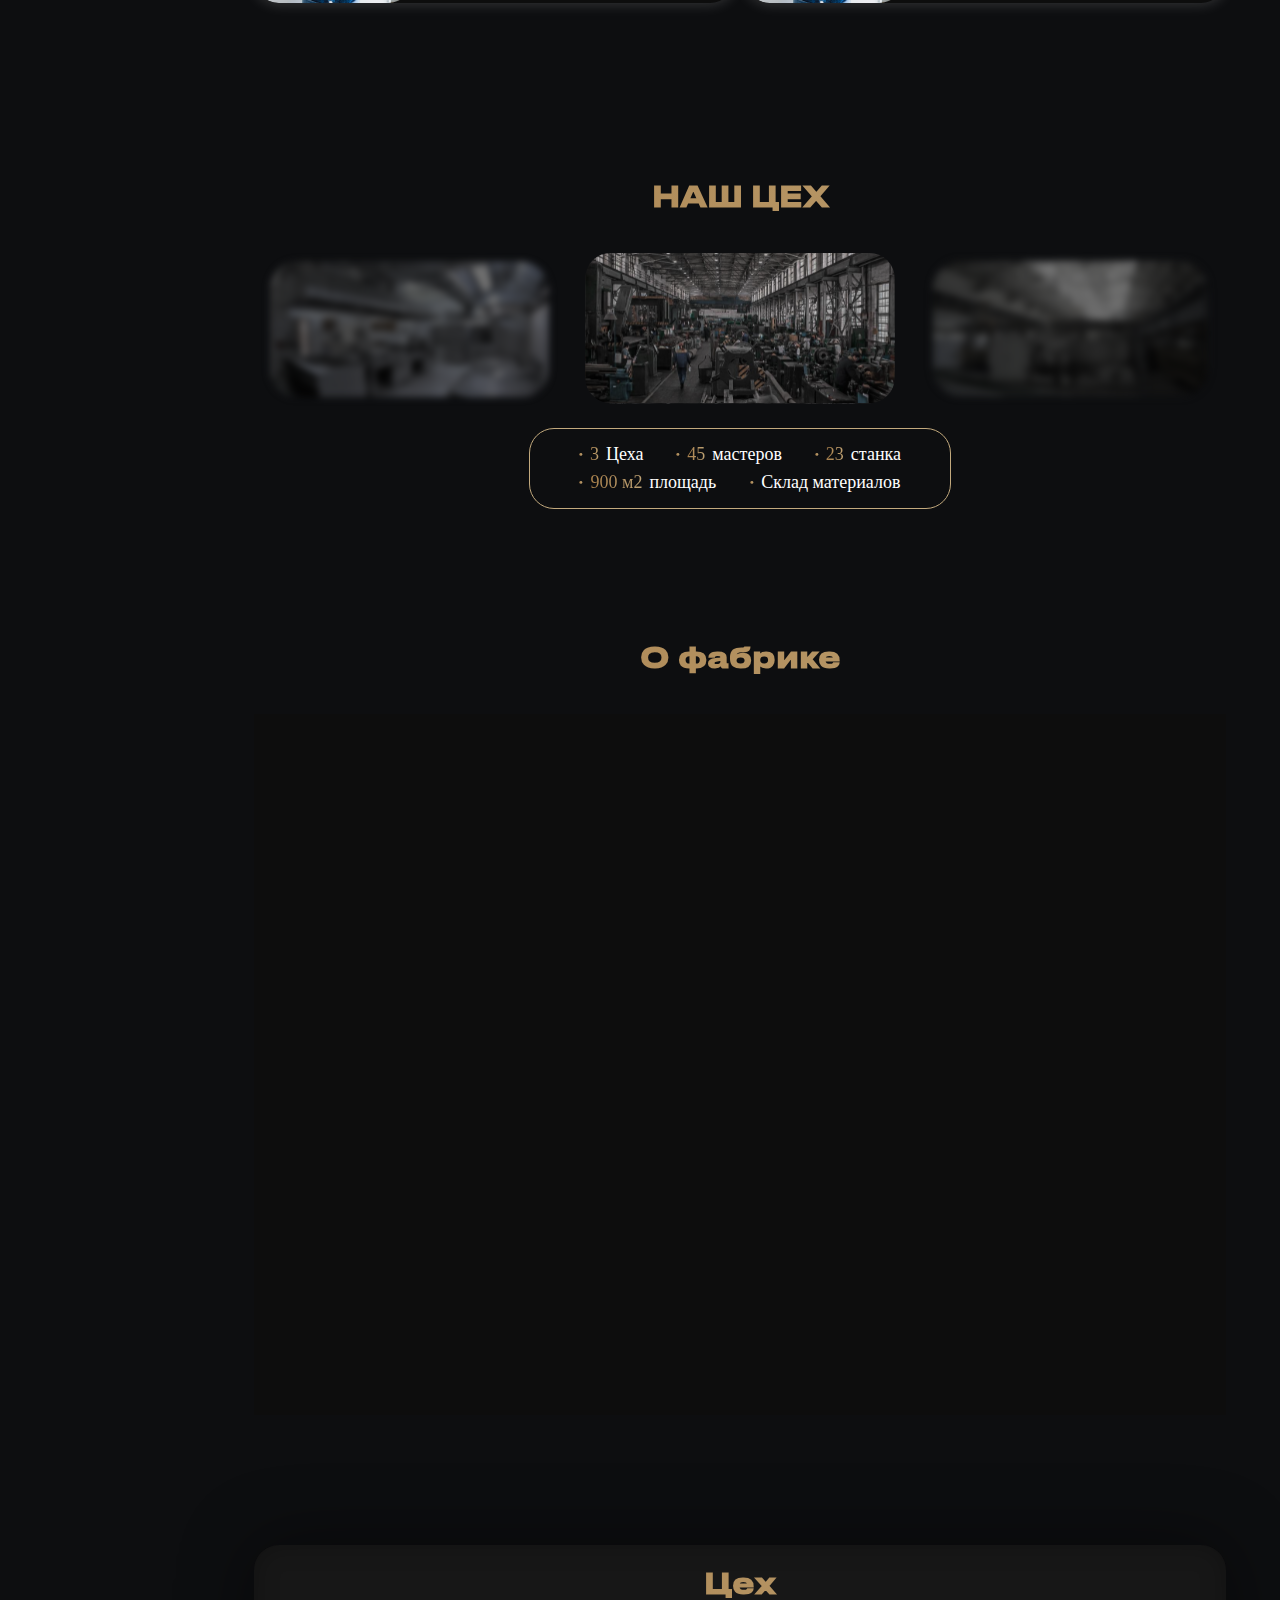
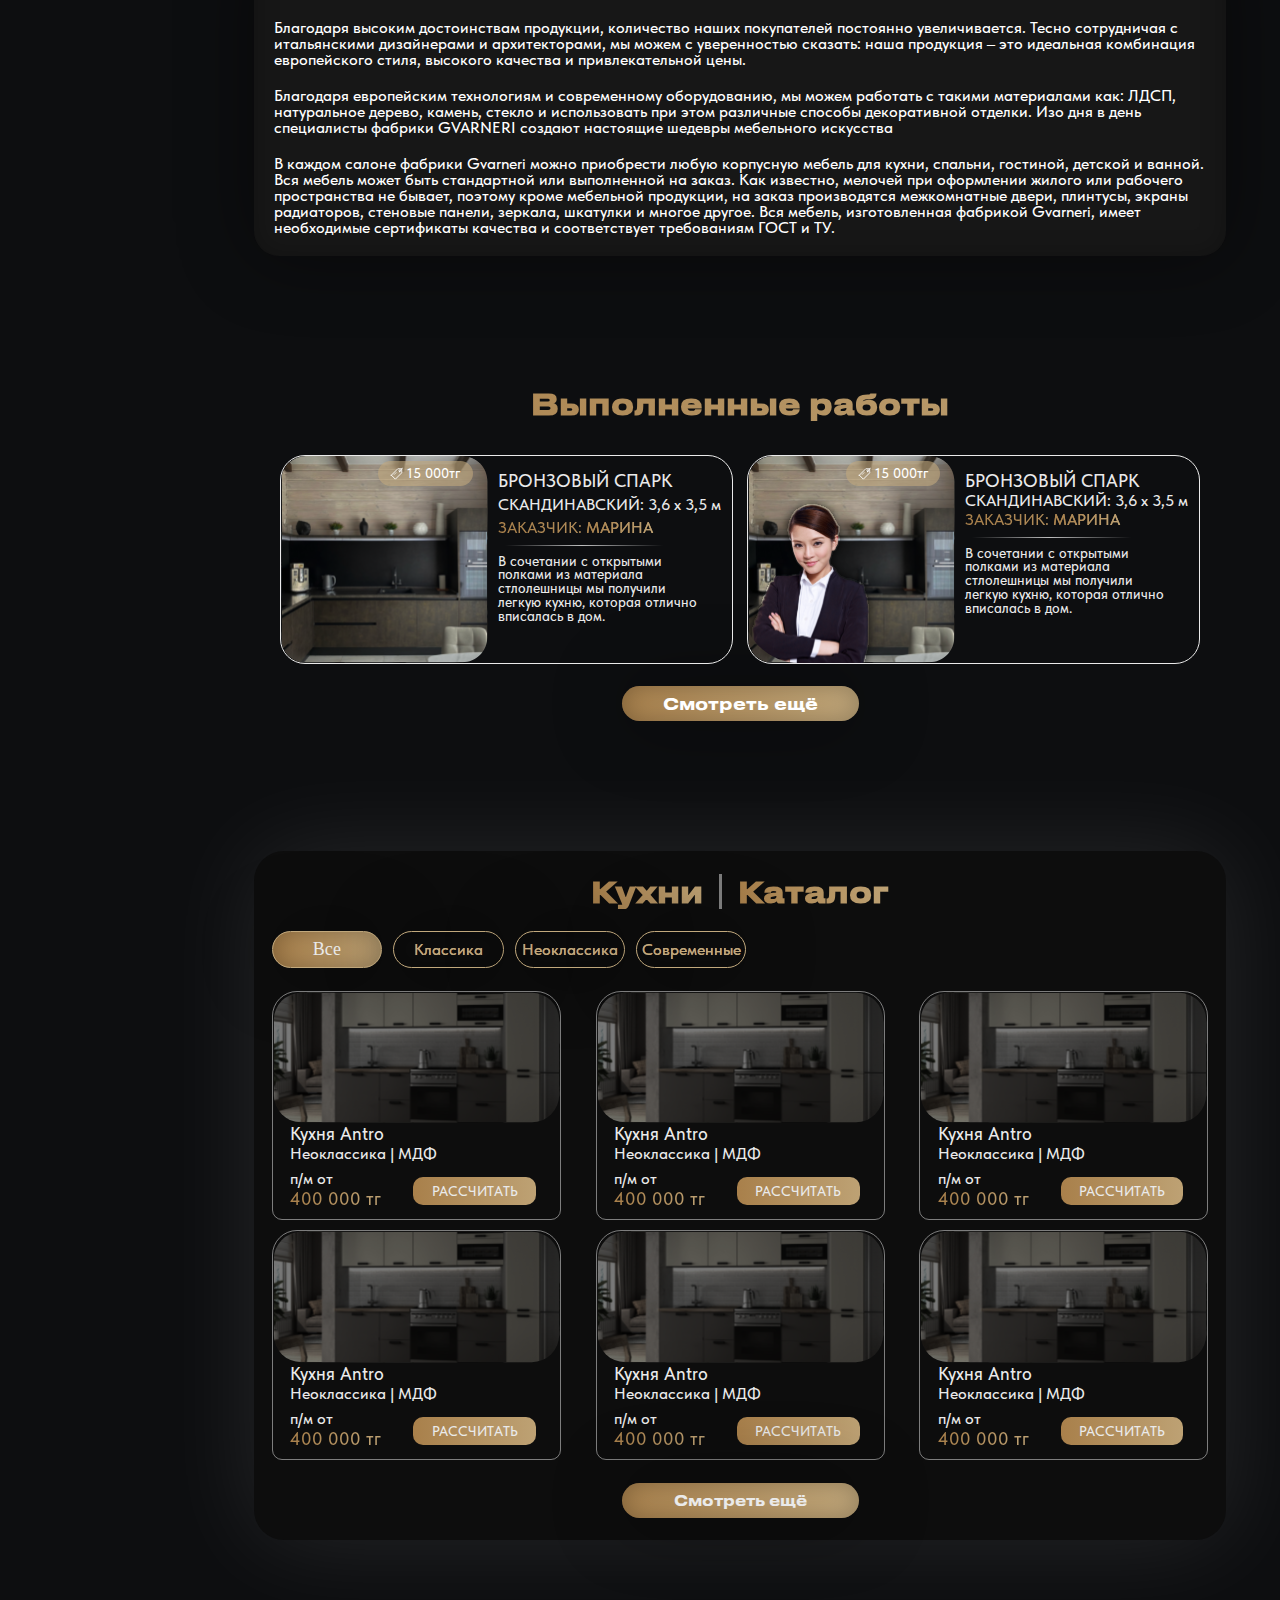
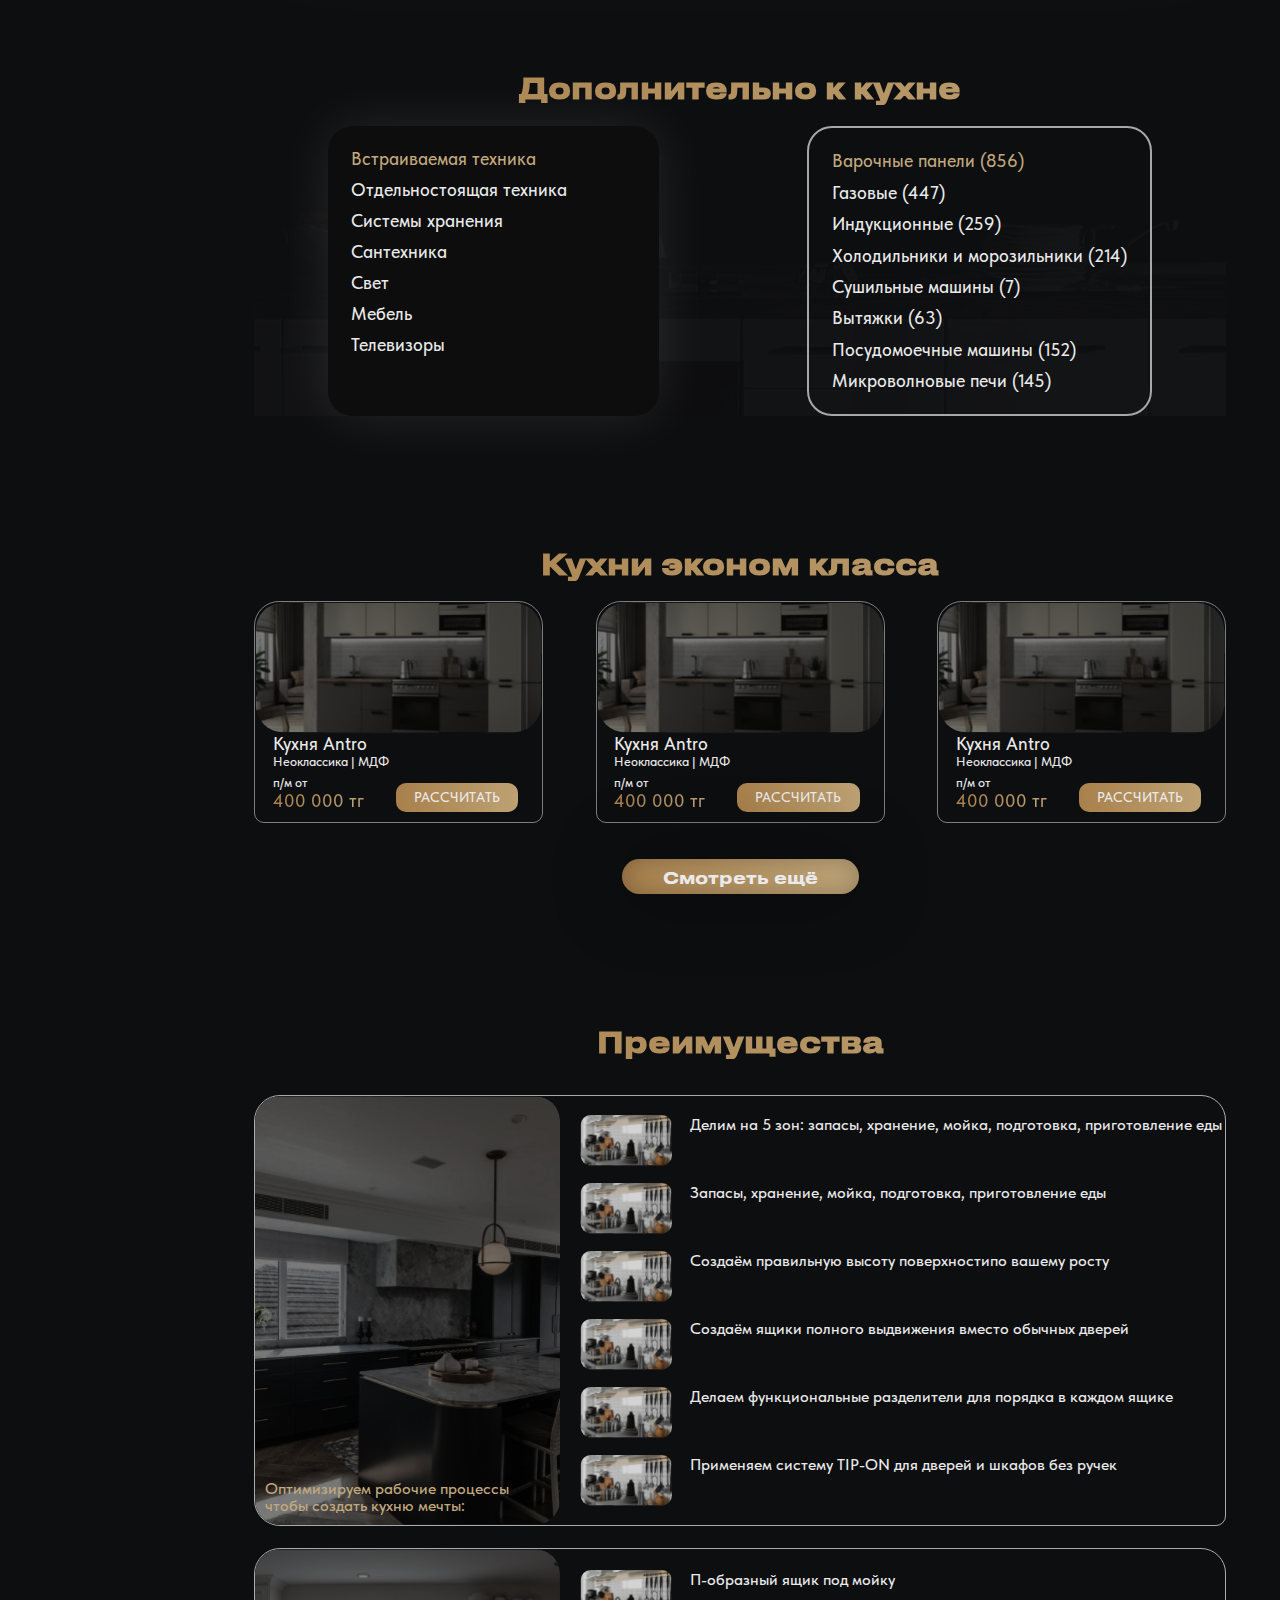
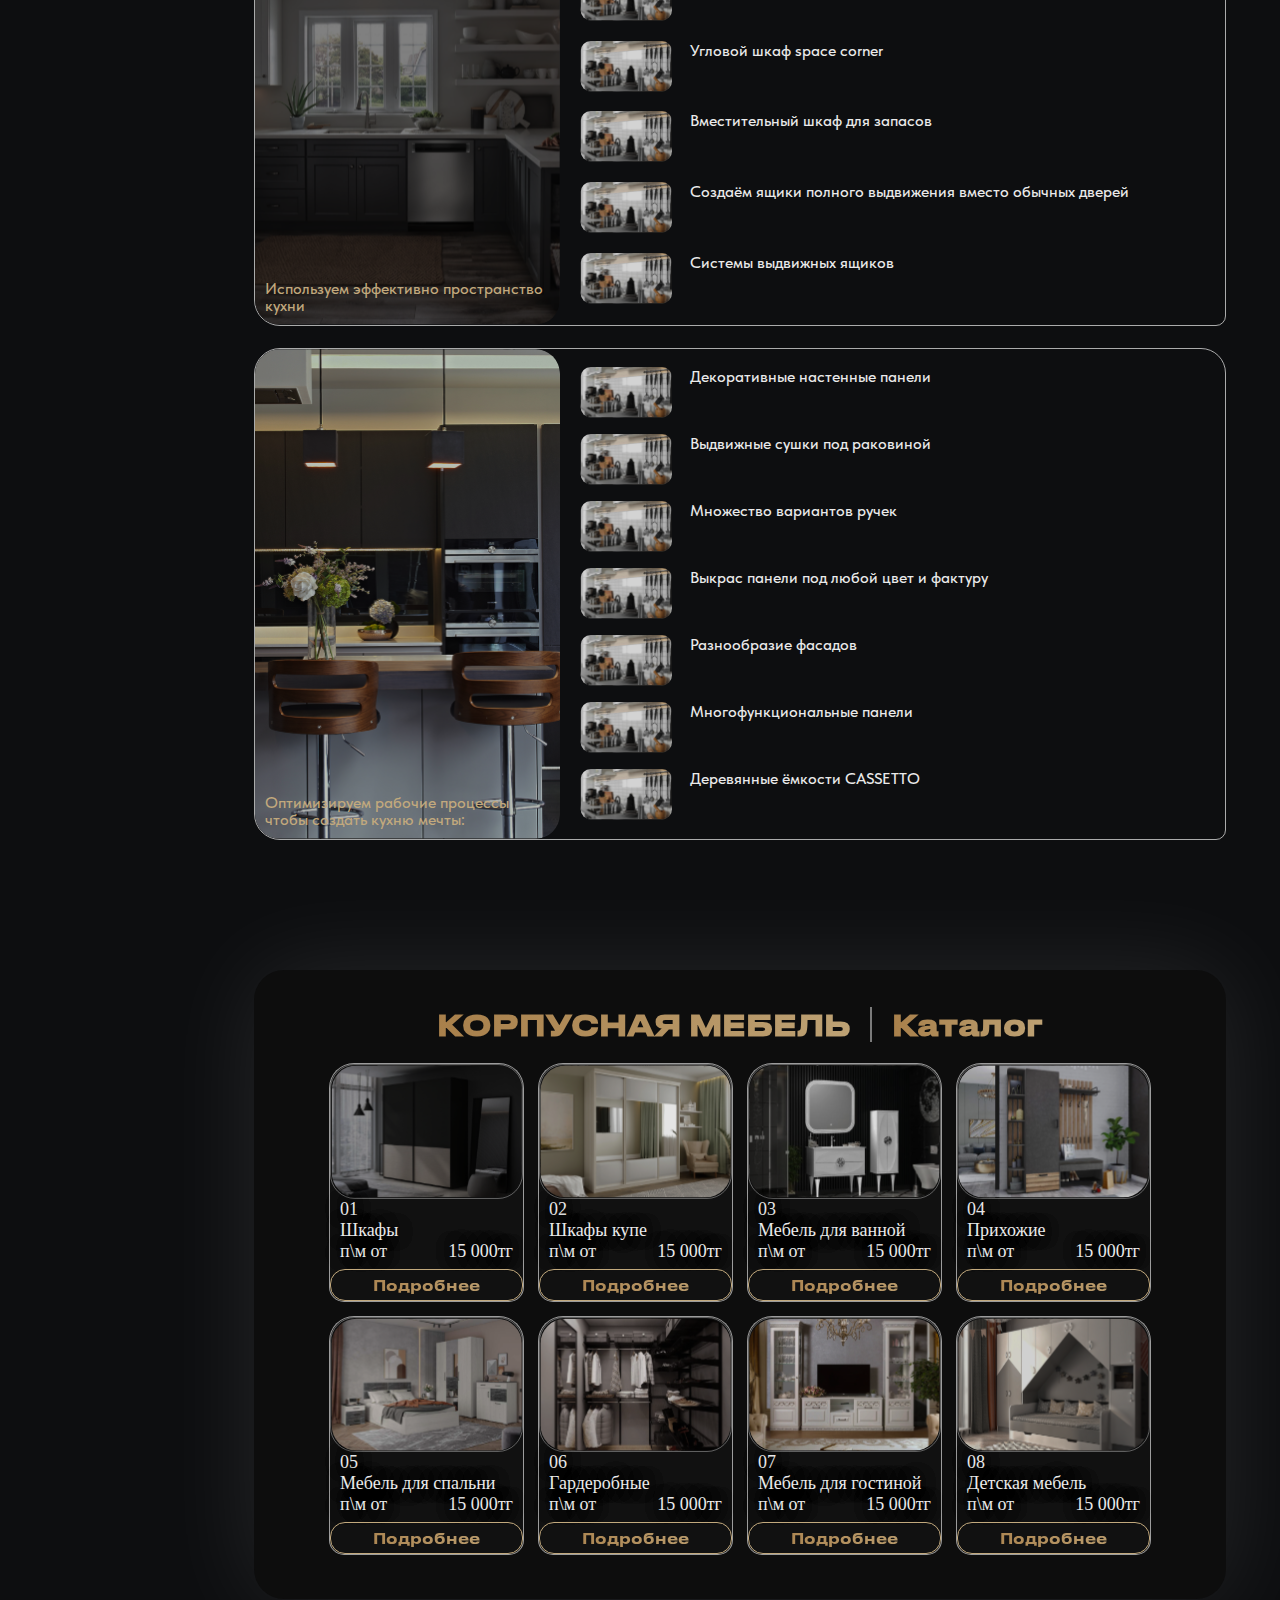
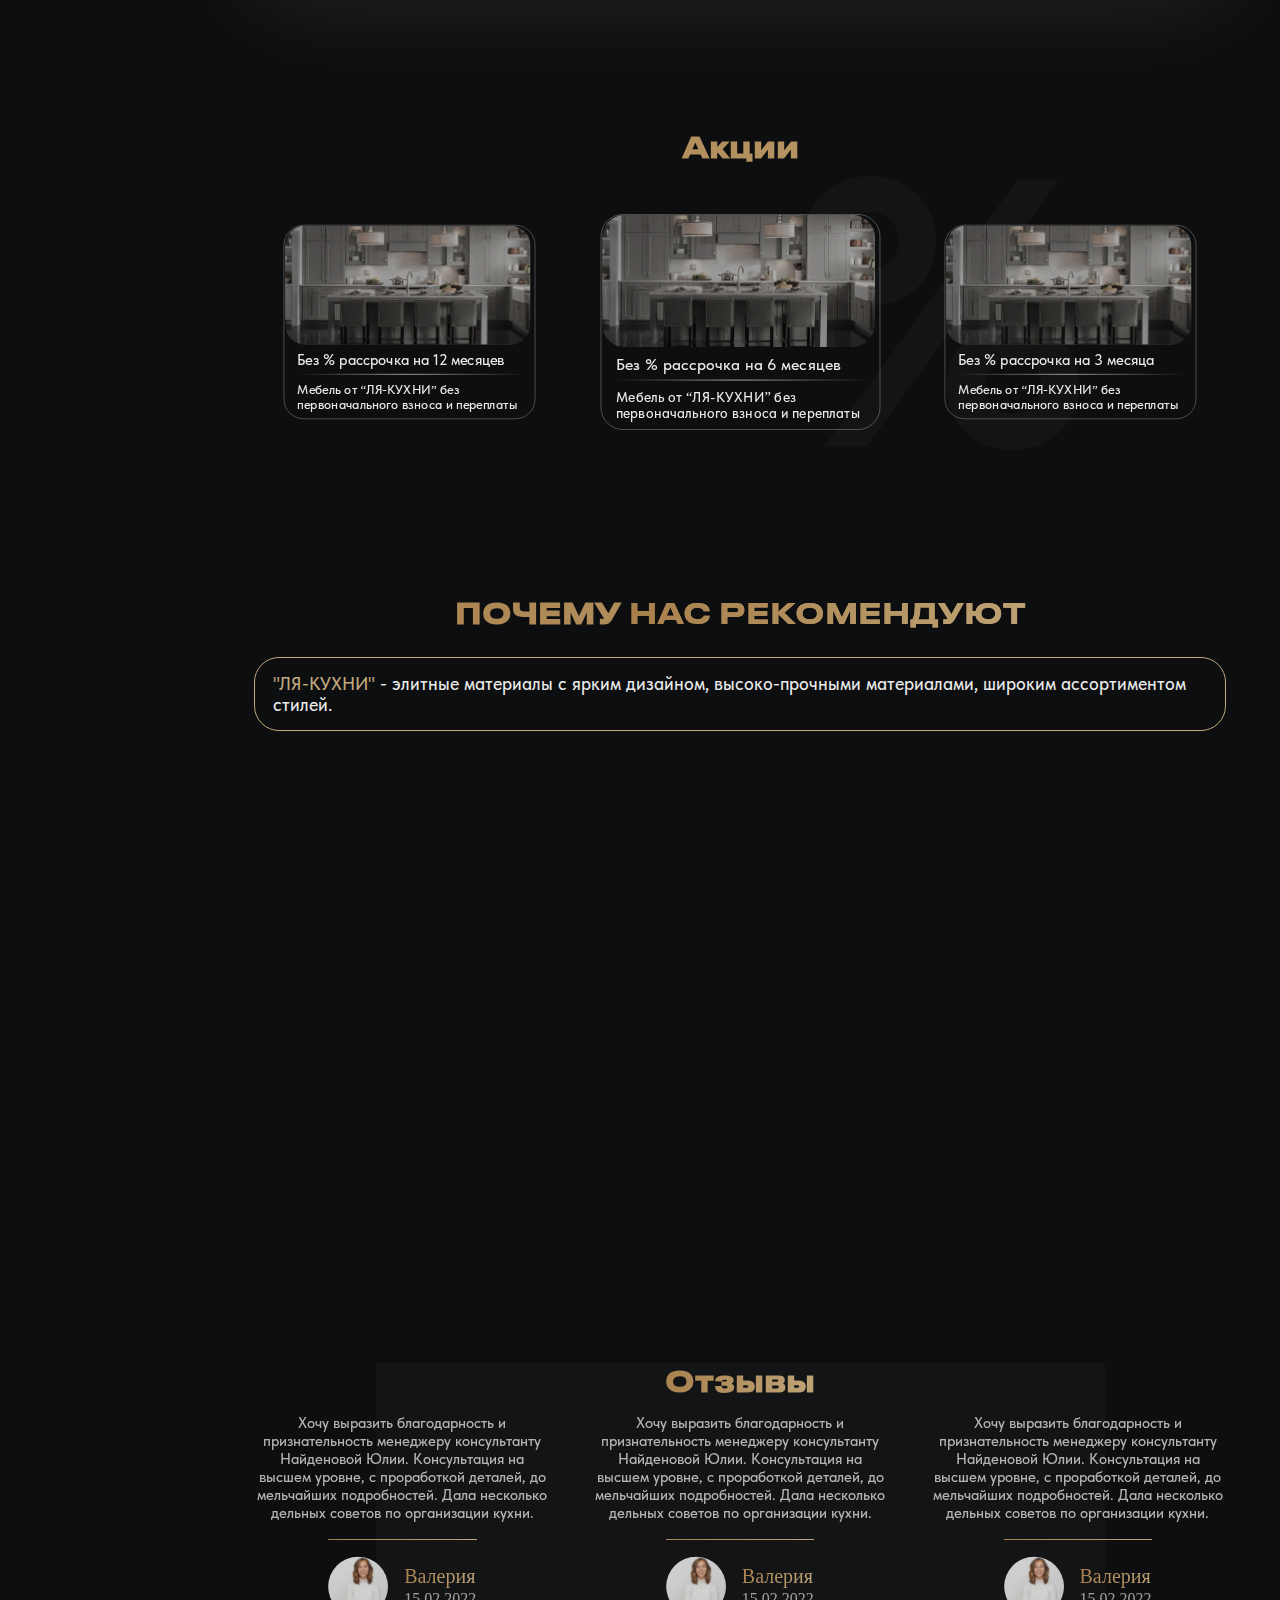
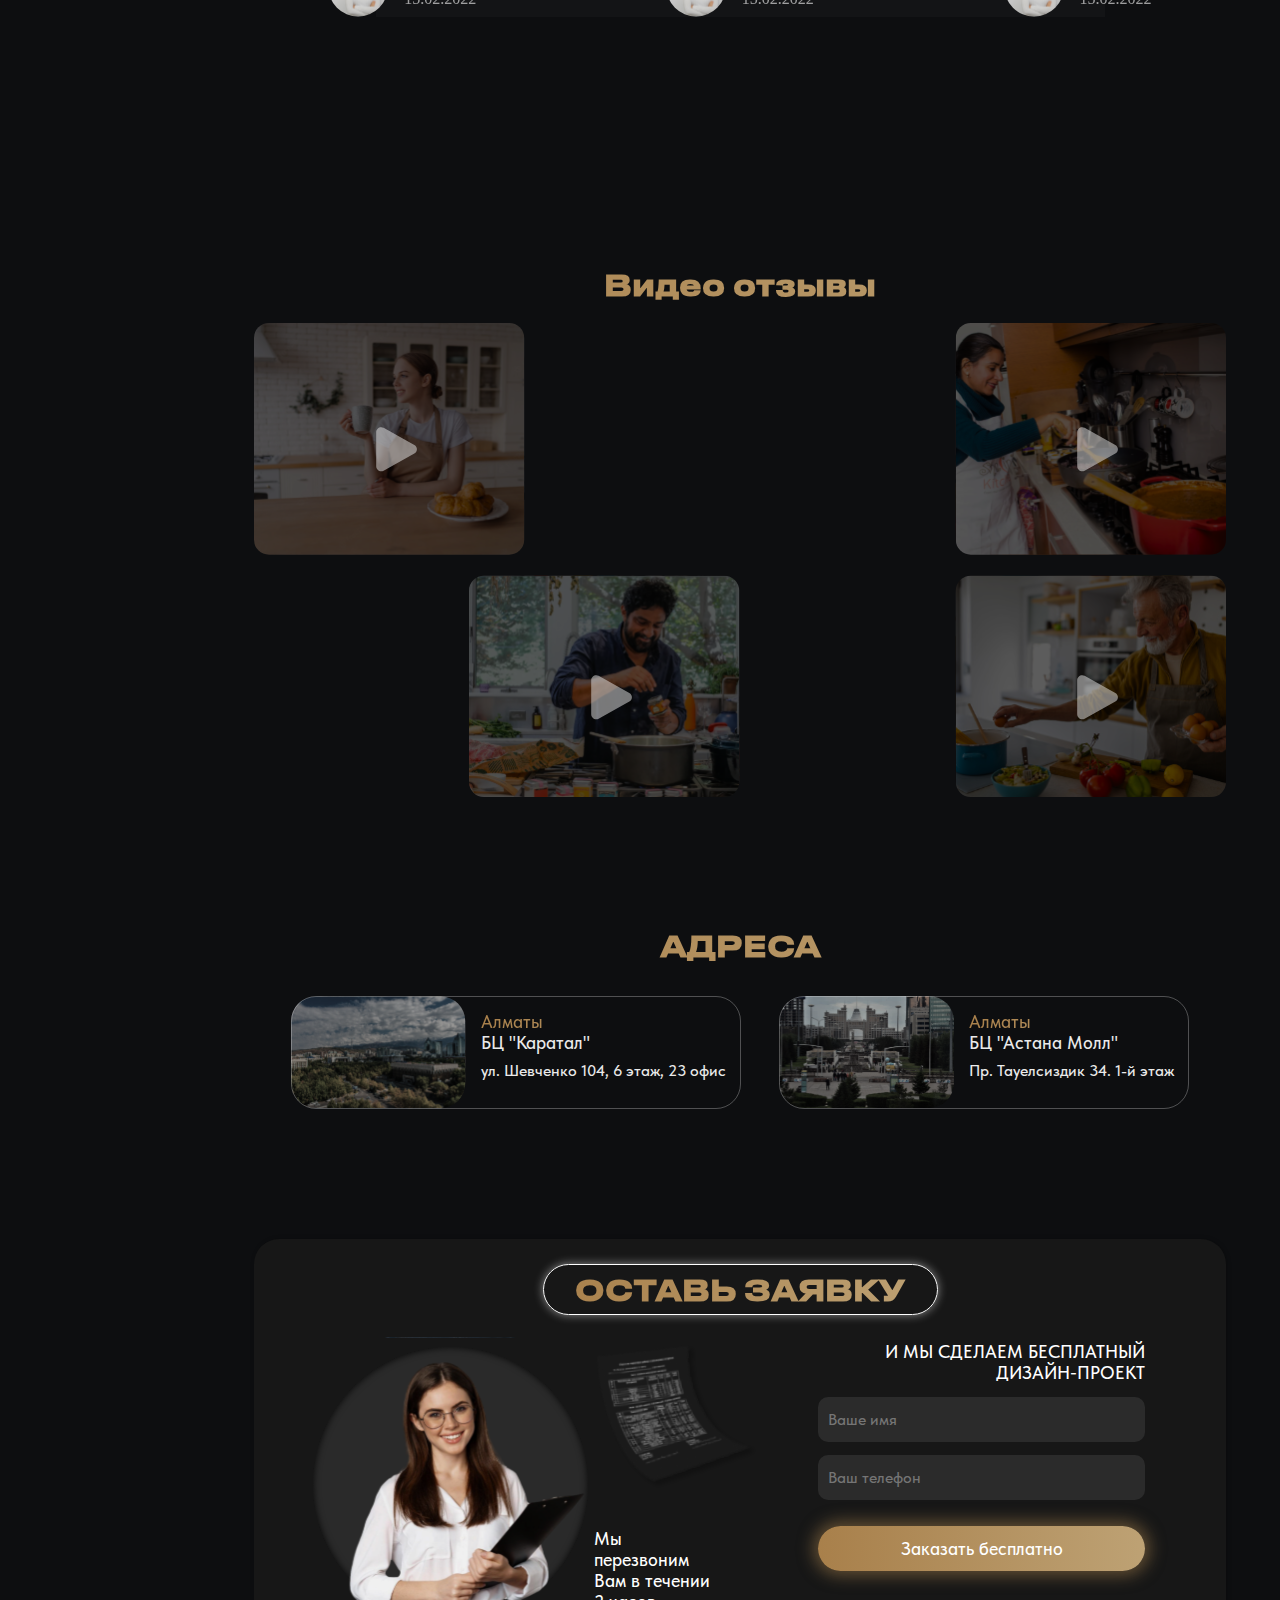
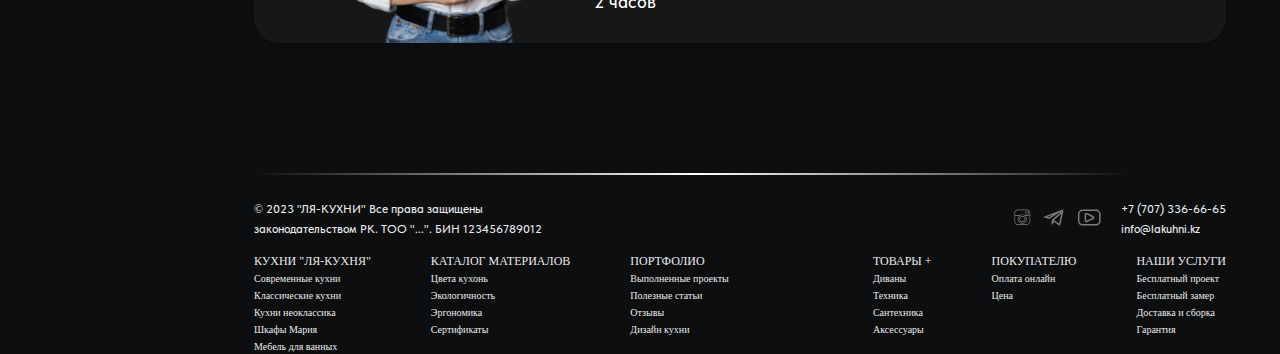
==== commit 02d07d60: "Внесены корректировки в соответствии с пожеланиями заказчика" ====
--- a/index.html
+++ b/index.html
@@ -43,7 +43,7 @@
                 </div>
                 <div>
                     <button class="header__func__show">
-                        <img src="/images/header__func.svg" alt="">
+                        <img src="/images/whatsapp.svg" alt="">
                     </button>
                 </div>
 
@@ -75,7 +75,7 @@
                     </div>
                     <div class="title__content">
                         <div class="title__player">
-                            <iframe class="youtube" src="https://www.youtube.com/embed/VIDEO_ID" frameborder="0"
+                            <iframe class="youtube" src="https://www.youtube.com/embed/dQw4w9WgXcQ" frameborder="0"
                                 allow="accelerometer; autoplay; clipboard-write; encrypted-media; gyroscope; picture-in-picture"
                                 allowfullscreen></iframe>
                         </div>
@@ -253,34 +253,40 @@
                         <h3 class="about-factory__heading text-gradient">
                             Мы реализуем мебель только через фирменную сеть салонов
                         </h3>
-                        <p class="about-factory__text">
-                            Салоны и фабрика — части одной информационной и технологической
-                            системы, что позволяет исключить ошибки при оформлении и
-                            производстве заказов.
-                        </p>
-                        <img src="images/about-factory-1.jpg" alt="О нас" class="about-factory__img" />
+                        <div class="factory__card__func"> 
+                            <p class="about-factory__text">
+                                Салоны и фабрика — части одной информационной и технологической
+                                системы, что позволяет исключить ошибки при оформлении и
+                                производстве заказов.
+                            </p>
+                            <img src="images/about-factory-1.jpg" alt="О нас" class="about-factory__img" />
+                        </div>
                     </div>
                     <div class="about-factory__card about-factory__card--right">
                         <h3 class="about-factory__heading text-gradient">
                             Производство изделий из стекла, камня и алюминия
                         </h3>
-                        <p class="about-factory__text">
-                            Цех производства изделий из стекла, камня и алюминия оснащен
-                            станками и всем необходимым оборудованием для обработки стекла и
-                            камня.
-                        </p>
-                        <img src="images/about-factory-2.jpg" alt="О нас" class="about-factory__img" />
+                        <div class="factory__card__func">
+                            <p class="about-factory__text">
+                                Цех производства изделий из стекла, камня и алюминия оснащен
+                                станками и всем необходимым оборудованием для обработки стекла и
+                                камня.
+                            </p>
+                            <img src="images/about-factory-2.jpg" alt="О нас" class="about-factory__img" />
+                        </div>
                     </div>
                     <div class="about-factory__card about-factory__card--left">
                         <h3 class="about-factory__heading text-gradient">
                             Мы реализуем мебель только через фирменную сеть салонов
                         </h3>
-                        <p class="about-factory__text">
-                            Салоны и фабрика — части одной информационной и технологической
-                            системы, что позволяет исключить ошибки при оформлении и
-                            производстве заказов.
-                        </p>
-                        <img src="images/about-factory-3.jpg" alt="О нас" class="about-factory__img" />
+                        <div class="factory__card__func">
+                            <p class="about-factory__text">
+                                Салоны и фабрика — части одной информационной и технологической
+                                системы, что позволяет исключить ошибки при оформлении и
+                                производстве заказов.
+                            </p>
+                            <img src="images/about-factory-3.jpg" alt="О нас" class="about-factory__img" />
+                        </div>
                     </div>
                 </div>
             </section>
@@ -330,7 +336,7 @@
                                 </div>
                             </div>
                             <div class="maked__item__disc">
-                                <div>
+                                <div class="maked__item__disc__title">
                                     <h2>Бронзовый<span> спарк</span></h2>
                                     <p>СКАНДИНАВСКИЙ: 3,6 x 3,5 м</p>
                                     <p class="maked__item__disc__name">ЗАКАЗЧИК: <span> Марина</span></p>
@@ -871,105 +877,109 @@
              <section id="reviews" class="reviews">
                 <div class="reviews__container">
                     <h1 class="all__title"> Отзывы</h1>
-                    <div class="reviews__variant">
-                        <div class="reviews__disc">
-                            Хочу выразить благодарность и признательность менеджеру консультанту
-                            Найденовой Юлии. Консультация на высшем уровне, с проработкой
-                            деталей, до мельчайших подробностей. Дала несколько дельных
-                            советов по организации кухни.
-                        </div>
-                        <div class="reviews__line"></div>
-                        <div class="reviews__author">
-                            <img src="/images/rev__aut.svg" alt="">
-                            <div class="reviews__author__disc">
-                                <h1>Валерия</h1>
-                                <p>15.02.2022</p>
+                    <div class="reviews__variants">
+                        <div class="reviews__variant">
+                            <div class="reviews__disc">
+                                Хочу выразить благодарность и признательность менеджеру консультанту
+                                Найденовой Юлии. Консультация на высшем уровне, с проработкой
+                                деталей, до мельчайших подробностей. Дала несколько дельных
+                                советов по организации кухни.
+                            </div>
+                            <div class="reviews__line"></div>
+                            <div class="reviews__author">
+                                <img src="/images/rev__aut.svg" alt="">
+                                <div class="reviews__author__disc">
+                                    <h1>Валерия</h1>
+                                    <p>15.02.2022</p>
+                                </div>
+                            </div>
+                        </div>
+                        <div class="reviews__variant">
+                            <div class="reviews__disc">
+                                Хочу выразить благодарность и признательность менеджеру консультанту
+                                Найденовой Юлии. Консультация на высшем уровне, с проработкой
+                                деталей, до мельчайших подробностей. Дала несколько дельных
+                                советов по организации кухни.
+                            </div>
+                            <div class="reviews__line"></div>
+                            <div class="reviews__author">
+                                <img src="/images/rev__aut.svg" alt="">
+                                <div class="reviews__author__disc">
+                                    <h1>Валерия</h1>
+                                    <p>15.02.2022</p>
+                                </div>
+                            </div>
+                        </div>
+                        <div class="reviews__variant">
+                            <div class="reviews__disc">
+                                Хочу выразить благодарность и признательность менеджеру консультанту
+                                Найденовой Юлии. Консультация на высшем уровне, с проработкой
+                                деталей, до мельчайших подробностей. Дала несколько дельных
+                                советов по организации кухни.
+                            </div>
+                            <div class="reviews__line"></div>
+                            <div class="reviews__author">
+                                <img src="/images/rev__aut.svg" alt="">
+                                <div class="reviews__author__disc">
+                                    <h1>Валерия</h1>
+                                    <p>15.02.2022</p>
+                                </div>
                             </div>
                         </div>
                     </div>
 
                 </div>
                 <div class="reviews__container">
-                    <div class="reviews__variant">
-                        <div class="reviews__disc">
-                            Хочу выразить благодарность и признательность менеджеру консультанту
-                            Найденовой Юлии. Консультация на высшем уровне, с проработкой
-                            деталей, до мельчайших подробностей. Дала несколько дельных
-                            советов по организации кухни.
-                        </div>
-                        <div class="reviews__line"></div>
-                        <div class="reviews__author">
-                            <img src="/images/rev__aut.svg" alt="">
-                            <div class="reviews__author__disc">
-                                <h1>Валерия</h1>
-                                <p>15.02.2022</p>
-                            </div>
-                        </div>
-                    </div>
+                    
 
                 </div>
                 <div class="reviews__container">
-                    <div class="reviews__variant">
-                        <div class="reviews__disc">
-                            Хочу выразить благодарность и признательность менеджеру консультанту
-                            Найденовой Юлии. Консультация на высшем уровне, с проработкой
-                            деталей, до мельчайших подробностей. Дала несколько дельных
-                            советов по организации кухни.
-                        </div>
-                        <div class="reviews__line"></div>
-                        <div class="reviews__author">
-                            <img src="/images/rev__aut.svg" alt="">
-                            <div class="reviews__author__disc">
-                                <h1>Валерия</h1>
-                                <p>15.02.2022</p>
-                            </div>
-                        </div>
-                    </div>
+                    
 
                 </div>
             </section>
              <section id="video" class="video">
                 <div class="video__container">
                     <h1 class="all__title">Видео отзывы</h1>
-                    <div class="video__row">
-                        <div class="video__row__item">
-                            <div class="video__row__item__player">
-                                <img class="player" src="/images/video__1.svg" alt="">
-                                <img class="play" src="/images/video__play.svg" alt="">
-                            </div>
-
-                        </div>
-                        <div class="video__row__item">
-                            <div class="video__row__item__player">
-                                <img class="player" src="/images/video__2.svg" alt="">
-                                <img class="play" src="/images/video__play.svg" alt="">
-                            </div>
-                        </div>
-                        <div class="video__row__item">
-                            <div class="video__row__item__player">
-                                <img class="player" src="/images/video__3.svg" alt="">
-                                <img class="play" src="/images/video__play.svg" alt="">
-                            </div>
-                        </div>
-                    </div>
-                    <div class="video__row">
-                        <div class="video__row__item">
-                            <div class="video__row__item__player">
-                                <img class="player" src="/images/video__4.svg" alt="">
-                                <img class="play" src="/images/video__play.svg" alt="">
-                            </div>
-
-                        </div>
-                        <div class="video__row__item">
-                            <div class="video__row__item__player">
-                                <img class="player" src="/images/video__5.svg" alt="">
-                                <img class="play" src="/images/video__play.svg" alt="">
-                            </div>
-                        </div>
-                        <div class="video__row__item">
-                            <div class="video__row__item__player">
-                                <img class="player" src="/images/video__6.svg" alt="">
-                                <img class="play" src="/images/video__play.svg" alt="">
+                    <div class="video__rows">
+                        <div class="video__row">
+                            <div class="video__row__item">
+                                <div class="video__row__item__player">
+                                    <img class="player" src="/images/video__1.svg" alt="">
+                                    <img class="play" src="/images/video__play.svg" alt="">
+                                </div>
+                            </div>
+                            <div class="video__row__item">
+                                <div class="video__row__item__player">
+                                    <img class="player" src="/images/video__2.svg" alt="">
+                                    <img class="play" src="/images/video__play.svg" alt="">
+                                </div>
+                            </div>
+                            <div class="video__row__item">
+                                <div class="video__row__item__player">
+                                    <img class="player" src="/images/video__3.svg" alt="">
+                                    <img class="play" src="/images/video__play.svg" alt="">
+                                </div>
+                            </div>
+                        </div>
+                        <div class="video__row">
+                            <div class="video__row__item">
+                                <div class="video__row__item__player">
+                                    <img class="player" src="/images/video__4.svg" alt="">
+                                    <img class="play" src="/images/video__play.svg" alt="">
+                                </div>
+                            </div>
+                            <div class="video__row__item">
+                                <div class="video__row__item__player">
+                                    <img class="player" src="/images/video__5.svg" alt="">
+                                    <img class="play" src="/images/video__play.svg" alt="">
+                                </div>
+                            </div>
+                            <div class="video__row__item">
+                                <div class="video__row__item__player">
+                                    <img class="player" src="/images/video__6.svg" alt="">
+                                    <img class="play" src="/images/video__play.svg" alt="">
+                                </div>
                             </div>
                         </div>
                     </div>
--- a/css/style.css
+++ b/css/style.css
@@ -64,7 +64,7 @@
 
     .header__active {
         color: #ba9f73;
-        font-weight: 700;
+        font-weight:500;
     }
 
     .header__func {
@@ -144,7 +144,7 @@
 
     .header__active {
         color: #ba9f73;
-        font-weight: 700;
+        font-weight:500;
     }
 
     .header__func {
@@ -172,9 +172,13 @@
         background: linear-gradient(93deg, #916f42 -0.03%, #a6906a 99.97%);
         font-family: "TildaSans";
         box-shadow: 0px 3.9px 3.9px 0px rgba(0, 0, 0, 0.25);
-    }
-
-
+        padding: 0px 10px;
+    }
+
+    .header__func__show img {
+        filter: invert(1) hue-rotate(120deg);
+        width: 20px;
+    }
 }
 
 /* _---------------------------------wrapper--------------------------------------------------- */
@@ -296,8 +300,8 @@
     }
 
     .youtube {
-        width: 560;
-        height: 315;
+        width: 440px;
+        height: 240px;
     }
 
     .title__player::before {
@@ -512,6 +516,10 @@
         margin-top: 7px;
     }
 
+    .title__head {
+        text-align: center;
+    }
+
     .title__head span {
         color: #eaeaea;
         font-family: "TildaSans";
@@ -519,6 +527,7 @@
         font-style: normal;
         font-weight: 400;
         line-height: 125%;
+
     }
 
     .title__cities {
@@ -670,7 +679,7 @@
     .abstracts__item {
         display: flex;
         position: relative;
-        width: 300px;
+        width: 337px;
     }
 
     .abstracts__item::before {
@@ -853,18 +862,18 @@
     .workshop__row {
         display: flex;
         justify-content: space-around;
-        gap: 30px;
+        gap: 20px;
         align-items: center;
         padding-top: 38px;
         padding-bottom: 22px;
         overflow: hidden;
         position: relative;
-        overflow-x: hidden;
     }
 
     .workshop__row div {
         border-radius: 25px;
-        flex: 1;
+        flex: 0 0 290px;
+        /* Желаемая ширина изображения */
         transition: transform 0.5s, filter 0.5s, transform-origin 0.5s;
     }
 
@@ -897,6 +906,24 @@
             opacity: 1;
             transform: translateX(0);
         }
+    }
+
+    /* Дополнительные стили для бесконечного перелистывания */
+    .workshop__row::before,
+    .workshop__row::after {
+        content: "";
+        flex: 0 0 290px;
+        /* Желаемая ширина изображения */
+    }
+
+    .workshop__row::before {
+        margin-right: -50%;
+        /* Регулирует дополнительное пустое пространство в начале */
+    }
+
+    .workshop__row::after {
+        margin-left: -50%;
+        /* Регулирует дополнительное пустое пространство в конце */
     }
 
     .workshop ul {
@@ -966,7 +993,7 @@
     .maked__item__image {
         position: relative;
         overflow: hidden;
-        width: 100%;
+        width: 207px;
         height: 100%;
     }
 
@@ -1006,7 +1033,7 @@
         font-family: 'TildaSans';
         font-size: 14px;
         font-style: normal;
-        font-weight: 700;
+        font-weight:500;
         line-height: normal;
         gap: 4px;
         padding: 4px 8px;
@@ -1017,18 +1044,24 @@
     .maked__item__disc {
         display: flex;
         flex-direction: column;
-        width: 176px;
+        width: 244px;
 
         padding: 13.89px 1px 0px 10px;
     }
 
+    .maked__item__disc__title {
+        display: flex;
+        flex-direction: column;
+        gap: 4px;
+    }
+
     .maked__item__disc h2 {
         color: #EAEAEA;
 
         font-family: 'TildaSans';
         font-size: 18px;
         font-style: normal;
-        font-weight: 800;
+        font-weight:500;
         line-height: normal;
         text-transform: uppercase;
     }
@@ -1089,7 +1122,7 @@
         color: #EAEAEA;
 
         font-family: 'TildaSans';
-        font-size: 12px;
+        font-size: 14px;
         font-style: normal;
         font-weight: 300;
         line-height: 99%;
@@ -1190,7 +1223,7 @@
         font-family: 'TildaSans';
         font-size: 14px;
         font-style: normal;
-        font-weight: 700;
+        font-weight:500;
         line-height: normal;
         gap: 4px;
         padding: 4px 8px;
@@ -1211,7 +1244,7 @@
         font-family: 'TildaSans';
         font-size: 16px;
         font-style: normal;
-        font-weight: 800;
+        font-weight:500;
         line-height: normal;
         text-transform: uppercase;
     }
@@ -1371,7 +1404,7 @@
         margin: 23.11px 17.67px;
         display: flex;
         flex-wrap: wrap;
-        gap: 5px;
+        gap: 10px;
         justify-content: space-between;
     }
 
@@ -1384,11 +1417,15 @@
         font-family: 'TildaSans';
         font-size: 16px;
         font-style: normal;
-        font-weight: 700;
+        font-weight:500;
         line-height: normal;
 
         border-radius: 25px 25px 10px 10px;
         border: 1px solid #dfdfdf88;
+    }
+
+    .catalog__grid__item__img {
+        width: 287px;
     }
 
     .catalog__grid__item__kich {
@@ -1445,7 +1482,7 @@
     }
 
     .catalog__grid__item__price__button:hover {
-        font-weight: 700;
+        font-weight:500;
         font-size: 16px;
     }
 
@@ -1567,11 +1604,15 @@
         font-family: 'TildaSans';
         font-size: 13px;
         font-style: normal;
-        font-weight: 700;
-        line-height: normal;
-
-        border-radius: 25px 25px 10px 10px;
+        font-weight:500;
+        line-height: normal;
+        
+        border-radius: 35px 35px 10px 10px;
         border: 1px solid #dfdfdf88;
+    }
+
+    .catalog__grid__item img { 
+        width: 324px;
     }
 
     .catalog__grid__item__kich {
@@ -1628,7 +1669,7 @@
     }
 
     .catalog__grid__item__price__button:hover {
-        font-weight: 700;
+        font-weight:500;
         font-size: 13px;
     }
 
@@ -1750,11 +1791,11 @@
         gap: 10px;
         align-items: start;
 
-        padding: 22.82px;
+        padding: 15px;
         border-radius: 25px;
         background: #0D0D0D;
         box-shadow: 0px 0px 55px 0px rgba(255, 255, 255, 0.10);
-        width: 150px;
+        width: 132px;
 
     }
 
@@ -1774,9 +1815,9 @@
         gap: 10.39px;
         border-radius: 25px;
         border: 2px solid #eaeaeab2;
-        padding: 22.82px;
+        padding: 10px;
         transition: all 0.3s ease-in-out;
-        width: 185px;
+        width: 156px;
     }
 
     .active {
@@ -1819,7 +1860,7 @@
         font-family: 'TildaSans';
         font-size: 13px;
         font-style: normal;
-        font-weight: 700;
+        font-weight:500;
         line-height: normal;
 
         border-radius: 25px 25px 10px 10px;
@@ -1832,10 +1873,10 @@
         display: flex;
         flex-direction: column;
         justify-content: center;
+        align-items: center;
         margin: 0 auto;
         margin-top: 20px;
         gap: 20px;
-        width: 262px;
     }
 
     .ecokitch__grid__item {
@@ -1843,11 +1884,14 @@
         font-family: 'TildaSans';
         font-size: 13px;
         font-style: normal;
-        font-weight: 700;
-        line-height: normal;
-
-        border-radius: 25px 25px 10px 10px;
+        font-weight:500;
+        line-height: normal;
+        border-radius: 35px 35px 10px 10px;
         border: 1px solid #dfdfdf88;
+    }
+
+    .catalog__grid__item__img { 
+        width: 317px;
     }
 
     .ecokitch__func {
@@ -1905,7 +1949,7 @@
         font-family: 'TildaSans';
         font-size: 16px;
         font-style: normal;
-        font-weight: 700;
+        font-weight:500;
         line-height: 105.5%;
         color: #C2A97D;
         position: absolute;
@@ -1985,7 +2029,7 @@
         text-align: center;
         font-size: 18px;
         font-style: normal;
-        font-weight: 700;
+        font-weight:500;
         line-height: 105.5%;
         color: #C2A97D;
         position: absolute;
@@ -2047,7 +2091,7 @@
         font-family: Tilda Sans;
         font-size: 18px;
         font-style: normal;
-        font-weight: 700;
+        font-weight:500;
         line-height: normal;
         border-radius: 25px 25px 15px 15px;
         border: 1px solid #eaeaeaa4;
@@ -2130,7 +2174,7 @@
         font-family: Tilda Sans;
         font-size: 16px;
         font-style: normal;
-        font-weight: 700;
+        font-weight:500;
         line-height: normal;
         border-radius: 25px 25px 15px 15px;
         border: 1px solid #eaeaeaa4;
@@ -2144,6 +2188,7 @@
     .catalogfur__item__image img {
         border-radius: 25px;
         border: 1px solid #ffffff54;
+        width: 155px;
     }
 
     .catalogfur__item__image__number {
@@ -2279,6 +2324,16 @@
         line-height: 100%;
     }
 
+    .shares__row::before {
+        margin-right: -50%;
+        /* Регулирует дополнительное пустое пространство в начале */
+    }
+
+    .shares__row::after {
+        margin-left: -50%;
+        /* Регулирует дополнительное пустое пространство в конце */
+    }
+
     .shares__item {
         scale: 0.9;
         width: 100%;
@@ -2289,6 +2344,8 @@
 
         border-radius: 25px;
         border: 1px solid #9999998a;
+        flex: 0 0 290px;
+        /* Желаемая ширина изображения */
     }
 
     .shares__line {
@@ -2537,7 +2594,7 @@
         font-family: 'TildaSans';
         font-size: 18px;
         font-style: normal;
-        font-weight: 700;
+        font-weight:500;
         line-height: 100%;
         /* 18px */
         background: linear-gradient(269deg, #C2A97D -21.83%, #C2A97D -21.82%, #A67C46 111.18%);
@@ -2616,7 +2673,7 @@
     }
 
     .recom__row2 {
-        margin-top: 70px;
+        margin-top: 20px;
     }
 
     .recom__item1 {
@@ -2627,7 +2684,7 @@
         border-radius: 10px;
         border: 0.5px solid #EAEAEA;
         border-left: 1px solid #C2A97D;
-        margin-bottom: 53px;
+        margin-bottom: 20px;
     }
 
     .recom__item1::before {
@@ -2650,7 +2707,7 @@
         border-radius: 10px;
         border: 0.5px solid #EAEAEA;
         border-left: 1px solid #C2A97D;
-        margin-bottom: 53.78px;
+        margin-bottom: 20px;
     }
 
     .recom__item2::before {
@@ -2731,7 +2788,7 @@
         font-family: 'TildaSans';
         font-size: 18px;
         font-style: normal;
-        font-weight: 700;
+        font-weight:500;
         line-height: 100%;
         /* 18px */
         background: linear-gradient(269deg, #C2A97D -21.83%, #C2A97D -21.82%, #A67C46 111.18%);
@@ -2761,7 +2818,6 @@
         display: flex;
         flex-direction: column;
         justify-content: center;
-        width: 70%;
         margin: 0 auto 40px auto;
         align-items: center;
     }
@@ -2775,6 +2831,11 @@
         position: absolute;
     }
 
+    .reviews__variants {
+        display: flex;
+        gap: 41px;
+    }
+
     .reviews__variant {
         display: flex;
         flex-direction: column;
@@ -2786,7 +2847,7 @@
         margin-top: 16.56px;
         text-align: center;
         font-family: 'TildaSans';
-        font-size: 18px;
+        font-size: 15px;
         font-style: normal;
         font-weight: 300;
         line-height: normal;
@@ -2915,6 +2976,12 @@
         gap: 19.65px;
     }
 
+    .video__rows { 
+        display: flex;
+        flex-direction: column;
+        gap: 20px;
+    }
+
     .video__row {
         display: flex;
         justify-content: space-between;
@@ -2957,6 +3024,11 @@
         gap: 19.65px;
     }
 
+    .video__rows { 
+        display: flex;
+        justify-content: space-evenly;
+    }
+
     .video__row {
         display: flex;
         flex-direction: column;
@@ -2973,6 +3045,8 @@
         position: relative;
         filter: brightness(0.4);
         transition: filter 0.5s ease;
+        width: 145px;
+        
     }
 
     .video__row__item__player:hover .player {
@@ -2982,8 +3056,8 @@
 
     .play {
         position: absolute;
-        top: 45%;
-        left: 45%;
+        top: 40%;
+        left: 40%;
         cursor: pointer;
         opacity: 0.5;
     }
@@ -3038,7 +3112,7 @@
         font-family: 'TildaSans';
         font-size: 18px;
         font-style: normal;
-        font-weight: 700;
+        font-weight:500;
         line-height: normal;
     }
 
@@ -3099,7 +3173,7 @@
         font-family: 'TildaSans';
         font-size: 14px;
         font-style: normal;
-        font-weight: 700;
+        font-weight:500;
         line-height: normal;
     }
 
@@ -3220,7 +3294,7 @@
         font-family: 'TildaSans';
         font-size: 18px;
         font-style: normal;
-        font-weight: 700;
+        font-weight:500;
         line-height: normal;
     }
 
@@ -3387,7 +3461,7 @@
         font-family: 'TildaSans';
         font-size: 18px;
         font-style: normal;
-        font-weight: 700;
+        font-weight:500;
         line-height: normal;
     }
 
@@ -3467,7 +3541,7 @@
     }
 
     .footer__high__number {
-        font-weight: 700;
+        font-weight:500;
     }
 
     .footer__down {
@@ -3546,7 +3620,7 @@
     }
 
     .footer__high__number {
-        font-weight: 700;
+        font-weight:500;
     }
 
     .footer__down {
@@ -3638,7 +3712,7 @@
 
     .employee__name {
         margin-bottom: 5px;
-        font-weight: 700;
+        font-weight:500;
         font-size: 18px;
         line-height: 100%;
     }
@@ -3693,12 +3767,12 @@
         margin-bottom: 15px;
         display: grid;
         grid-template-columns: 1fr 1fr;
-        gap: 15px 10px;
+        gap: 20px 1px;
         justify-items: center;
     }
 
     .employee-card {
-        width: 160px;
+        width: 147px;
         background: #0d0d0d;
         box-shadow: 0px 0px 15px rgba(255, 255, 255, 0.2);
         border-radius: 25px;
@@ -3728,7 +3802,7 @@
 
     .employee__name {
         margin-bottom: 5px;
-        font-weight: 700;
+        font-weight:500;
         font-size: 14px;
         line-height: 100%;
     }
@@ -3755,7 +3829,7 @@
     .employee__numbers span:first-child::after {
         content: "";
         position: absolute;
-        right: -13px;
+        right: -6px;
         top: 3px;
         width: 1px;
         height: 11px;
@@ -3792,7 +3866,7 @@
 
     .about-factory__card {
         position: relative;
-        width: 319px;
+        width: 500px;
         border: 0.5px solid #eaeaea;
         border-radius: 10px;
     }
@@ -3801,7 +3875,11 @@
         margin-left: 11px;
     }
 
-    .about-factory__card--left::before {
+    .factory__card__func {
+        display: flex;
+    }
+
+    /* .about-factory__card--left::before {
         content: "";
         position: absolute;
         left: -10px;
@@ -3820,14 +3898,14 @@
         width: 491px;
         background: linear-gradient(to left, rgba(255, 255, 255, 0) 0%, rgba(255, 255, 255, 0.1) 100%);
         z-index: 2;
-    }
+    } */
 
     .about-factory__card--right {
         margin-right: 11px;
         margin-left: auto;
     }
 
-    .about-factory__card--right::before {
+    /* .about-factory__card--right::before {
         content: "";
         position: absolute;
         right: -10px;
@@ -3846,13 +3924,13 @@
         width: 491px;
         background: linear-gradient(to right, rgba(255, 255, 255, 0) 0%, rgba(255, 255, 255, 0.1) 100%);
         z-index: 2;
-    }
+    } */
 
     .about-factory__heading {
         margin-top: 15px;
         margin-left: 17px;
         margin-bottom: 10px;
-        font-weight: 700;
+        font-weight:500;
         font-size: 20px;
         line-height: 14px;
     }
@@ -3860,6 +3938,7 @@
     .about-factory__text {
         margin-left: 17px;
         margin-right: 20px;
+        margin: 10px 20px 10px 20px;
         font-weight: 300;
         font-size: 18px;
         line-height: 14px;
@@ -3979,7 +4058,7 @@
         margin-top: 15px;
         margin-left: 17px;
         margin-bottom: 10px;
-        font-weight: 700;
+        font-weight:500;
         font-size: 20px;
         line-height: 14px;
     }
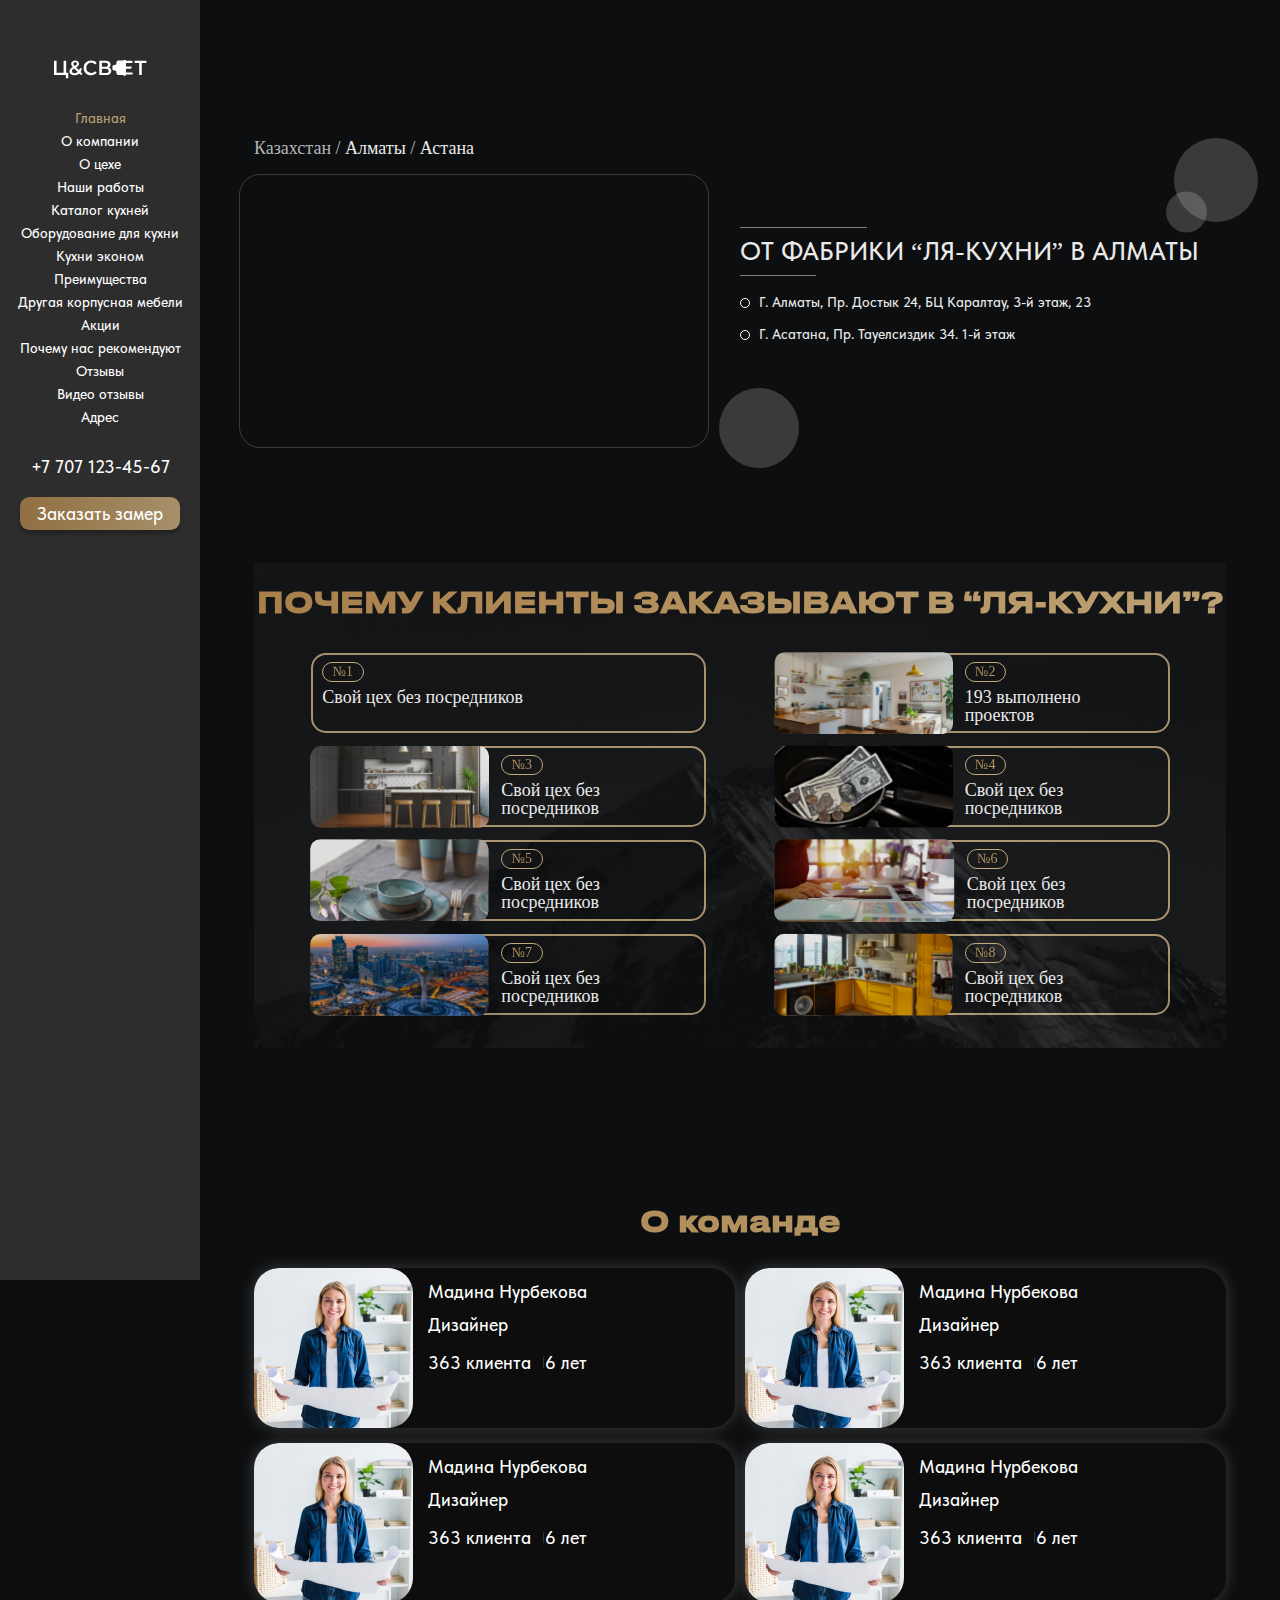
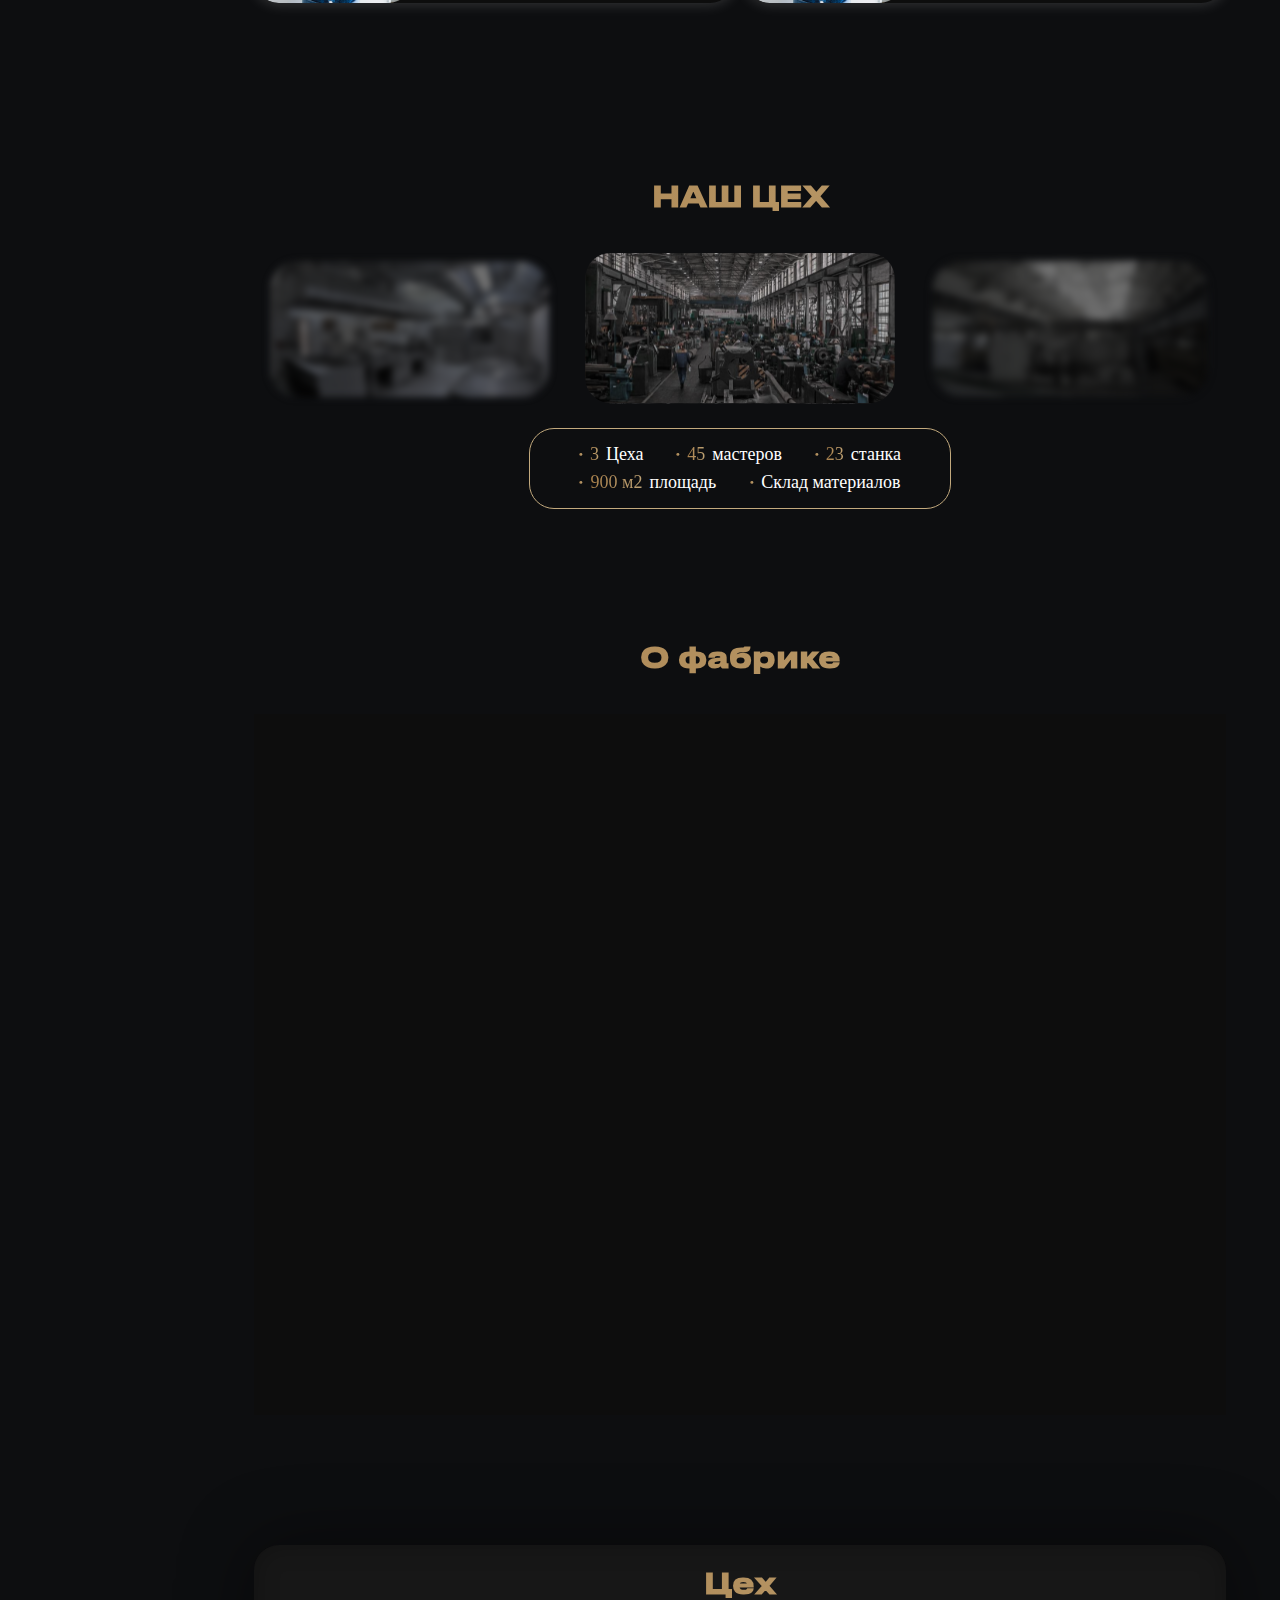
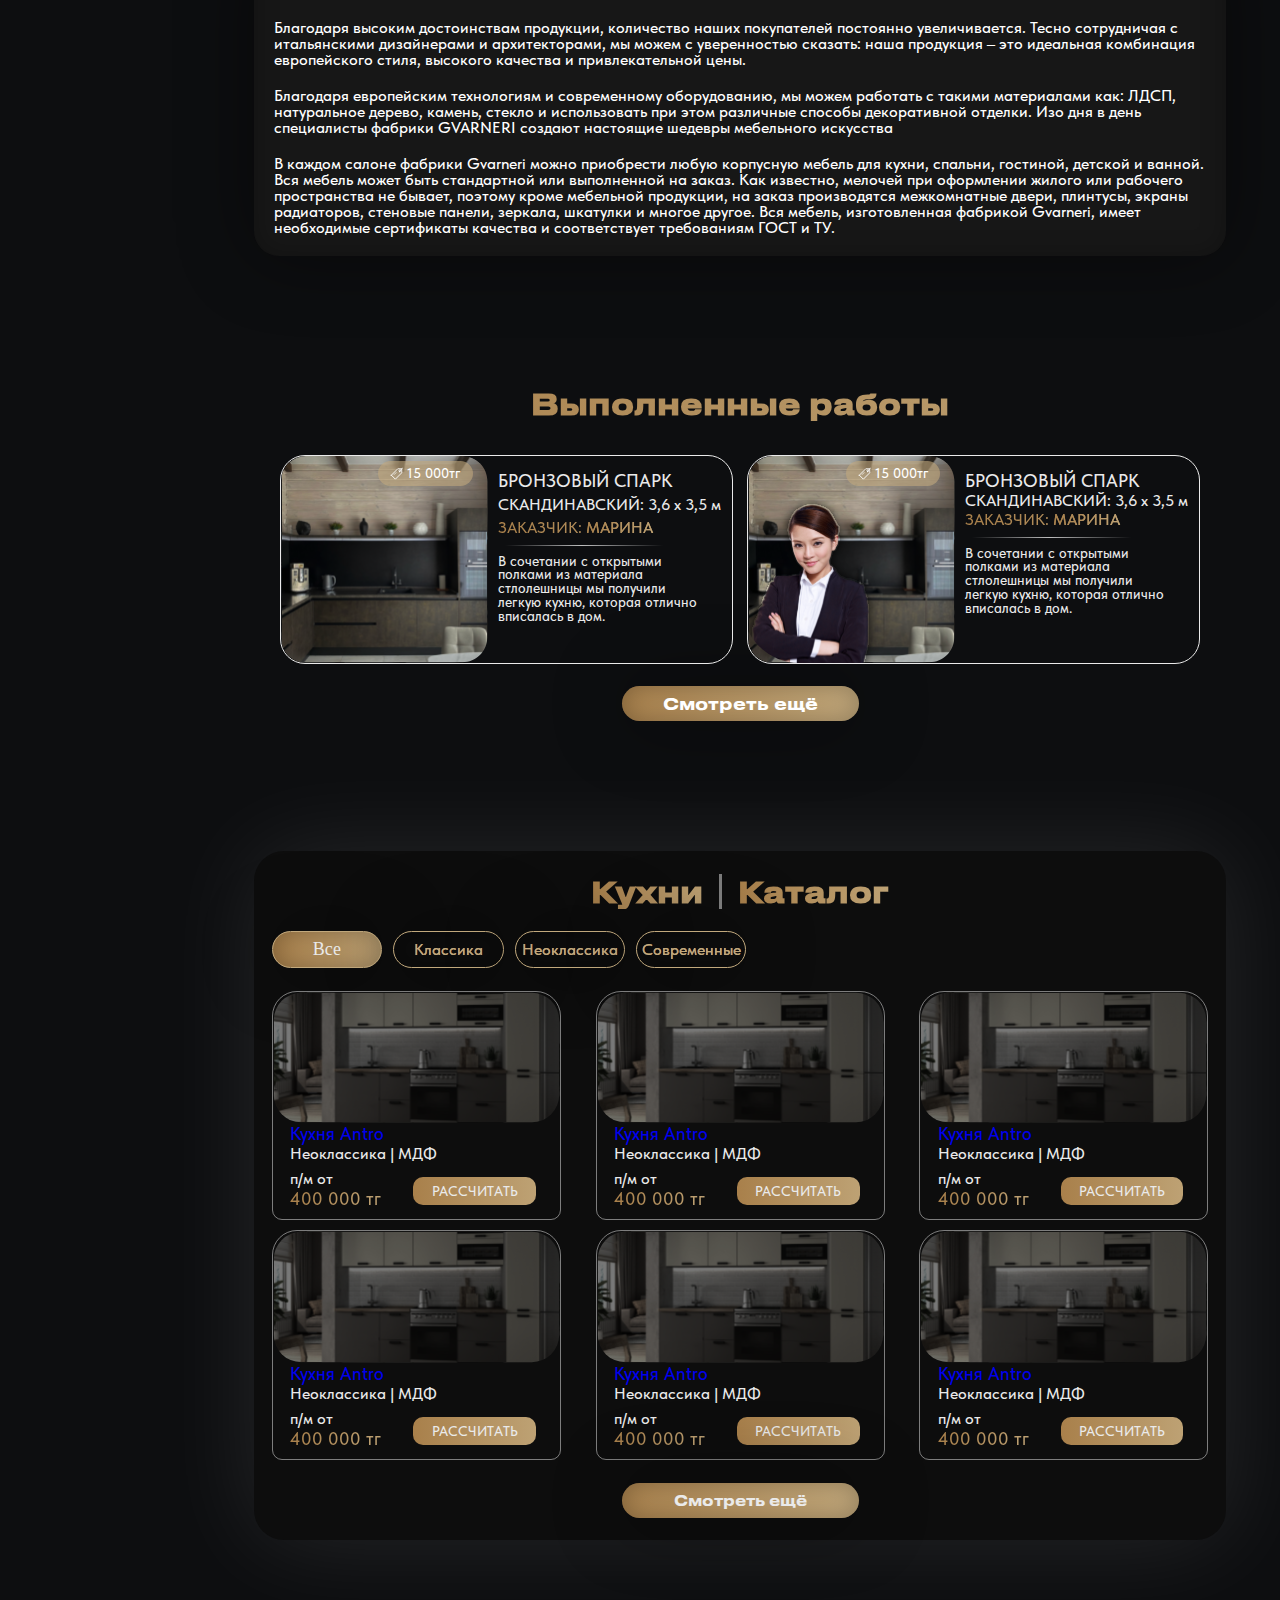
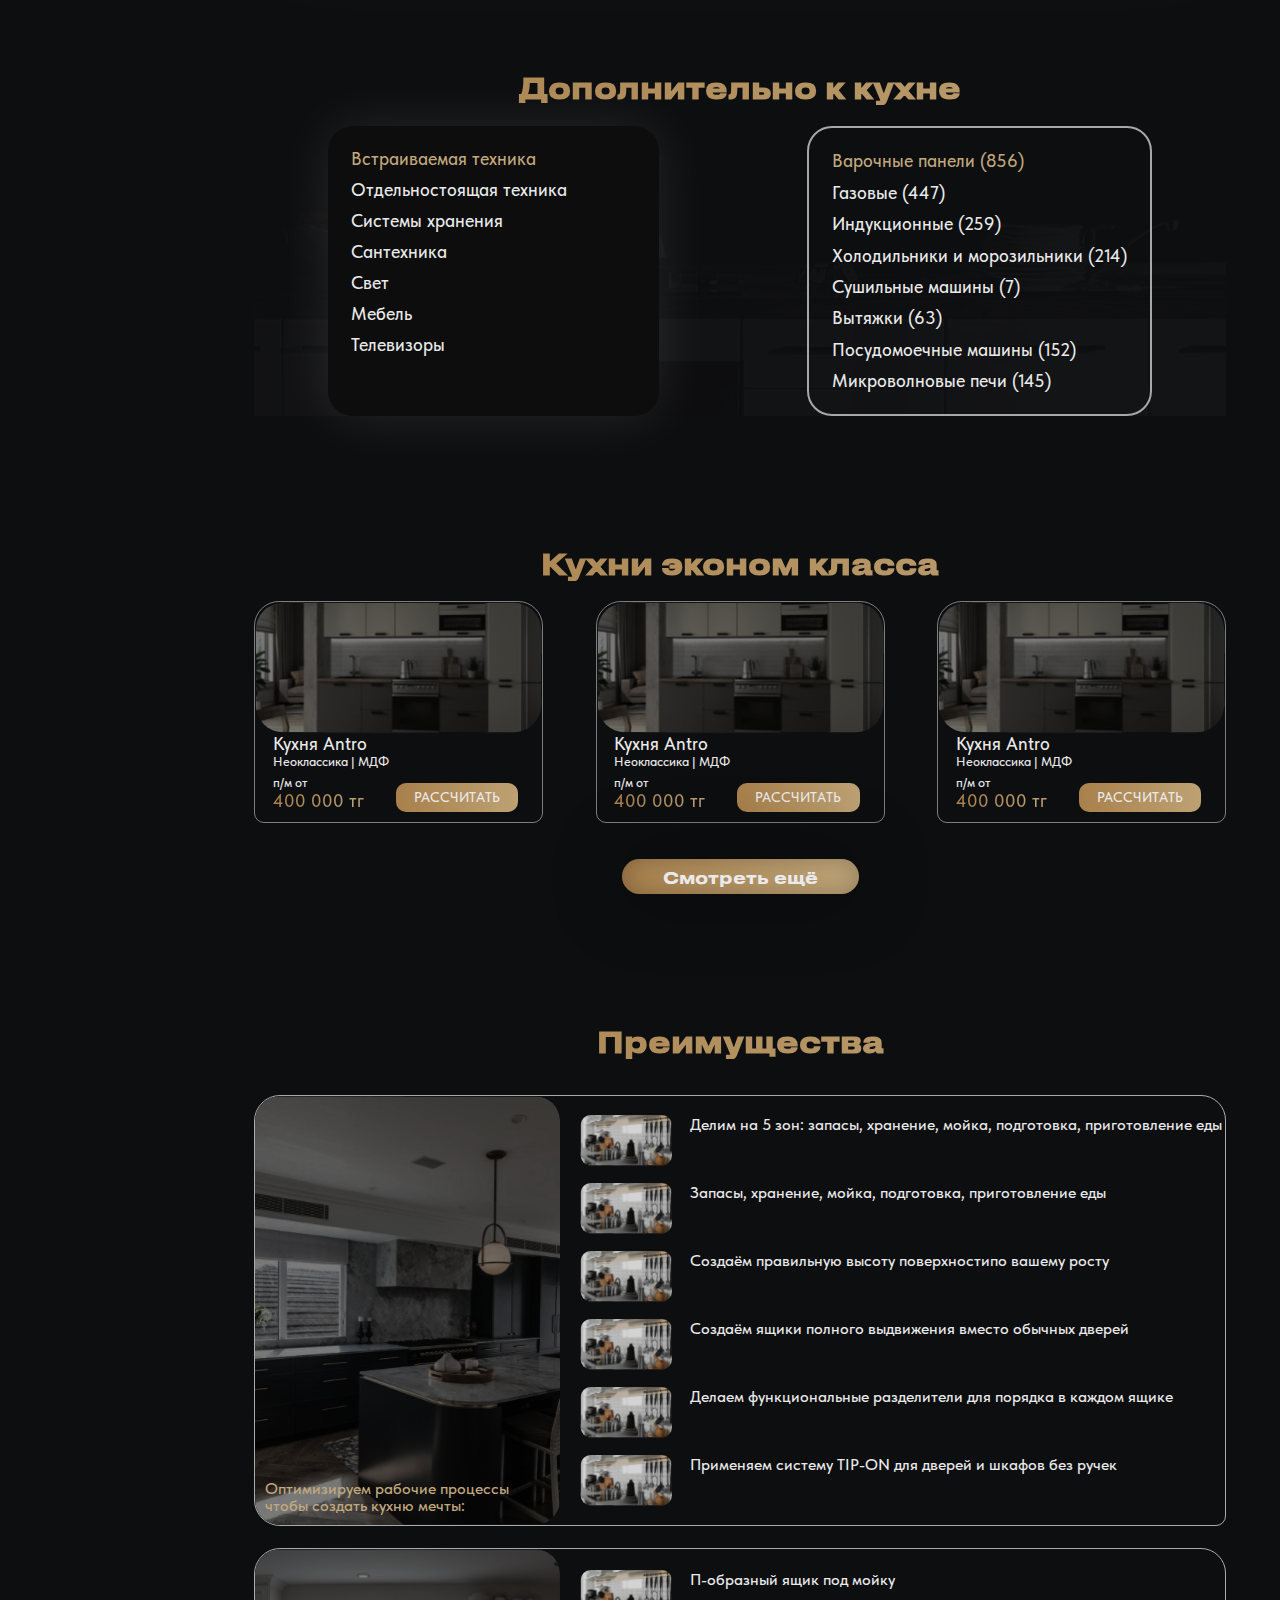
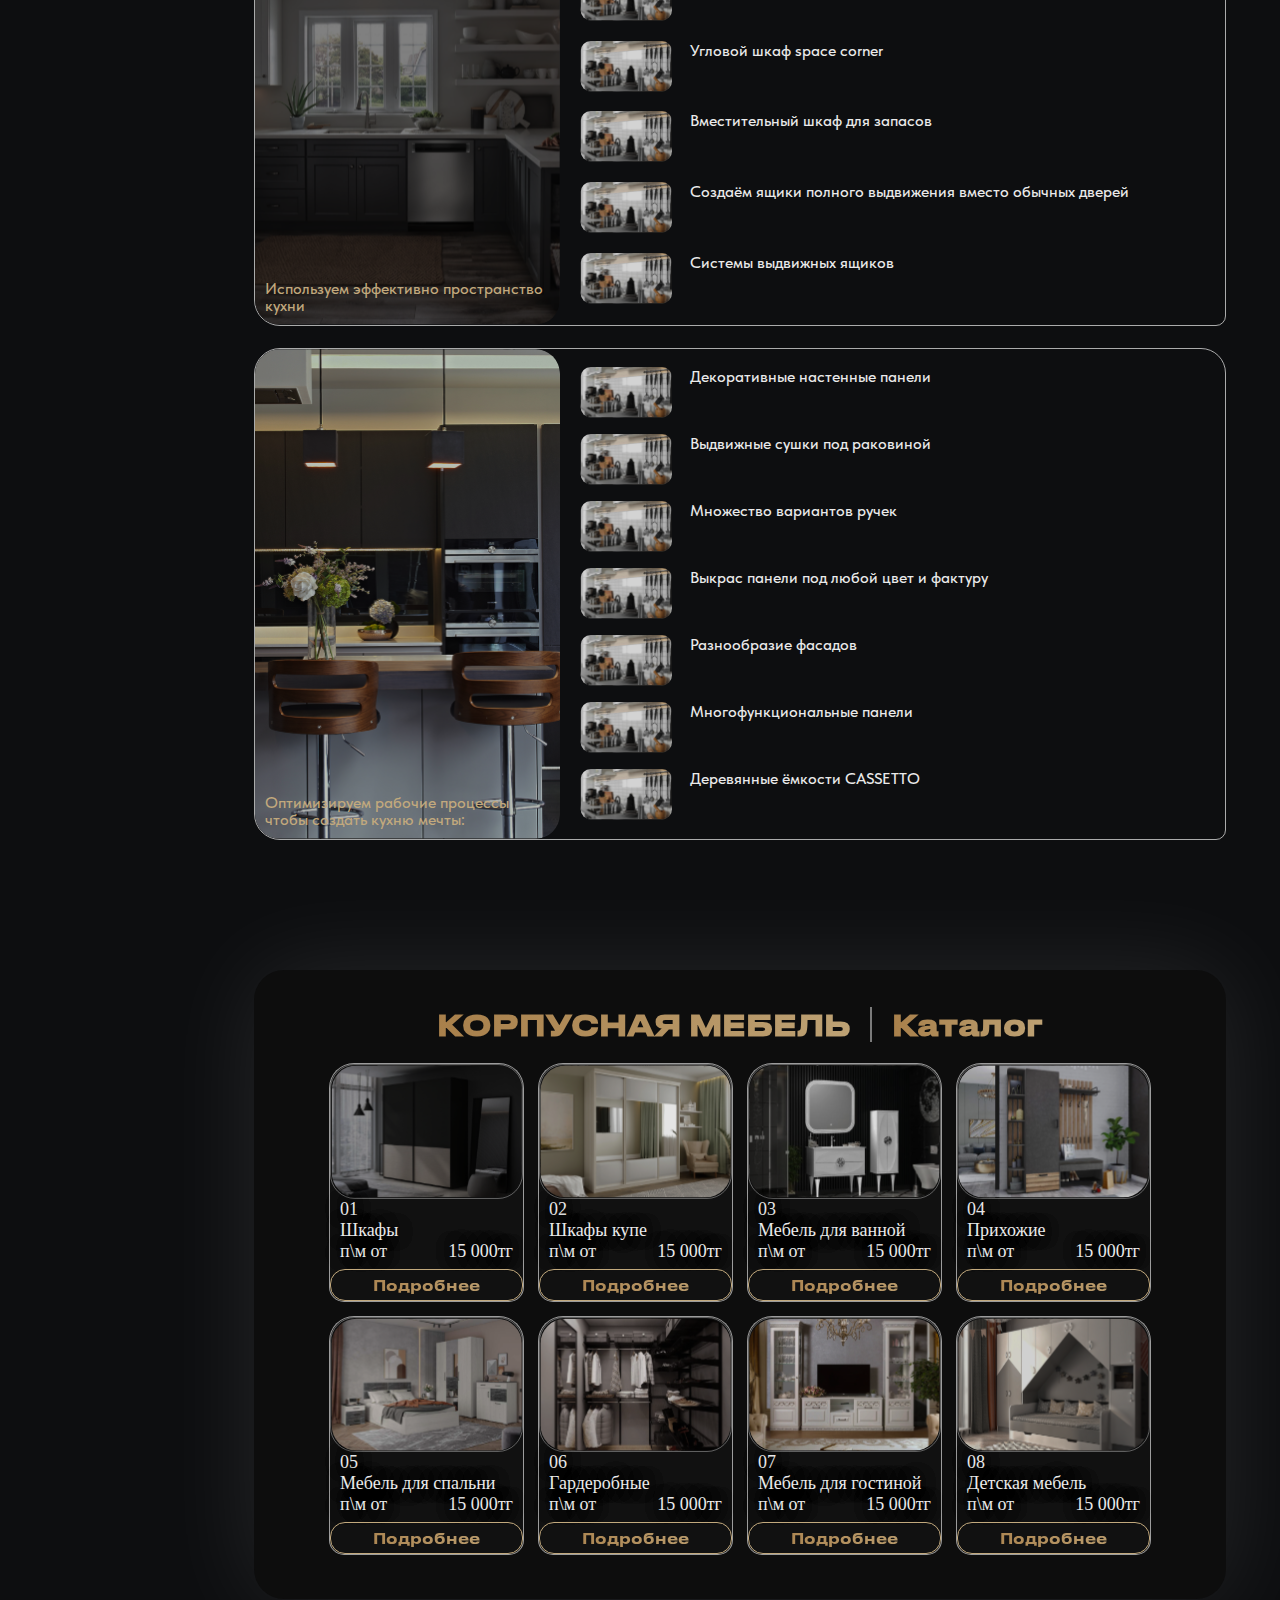
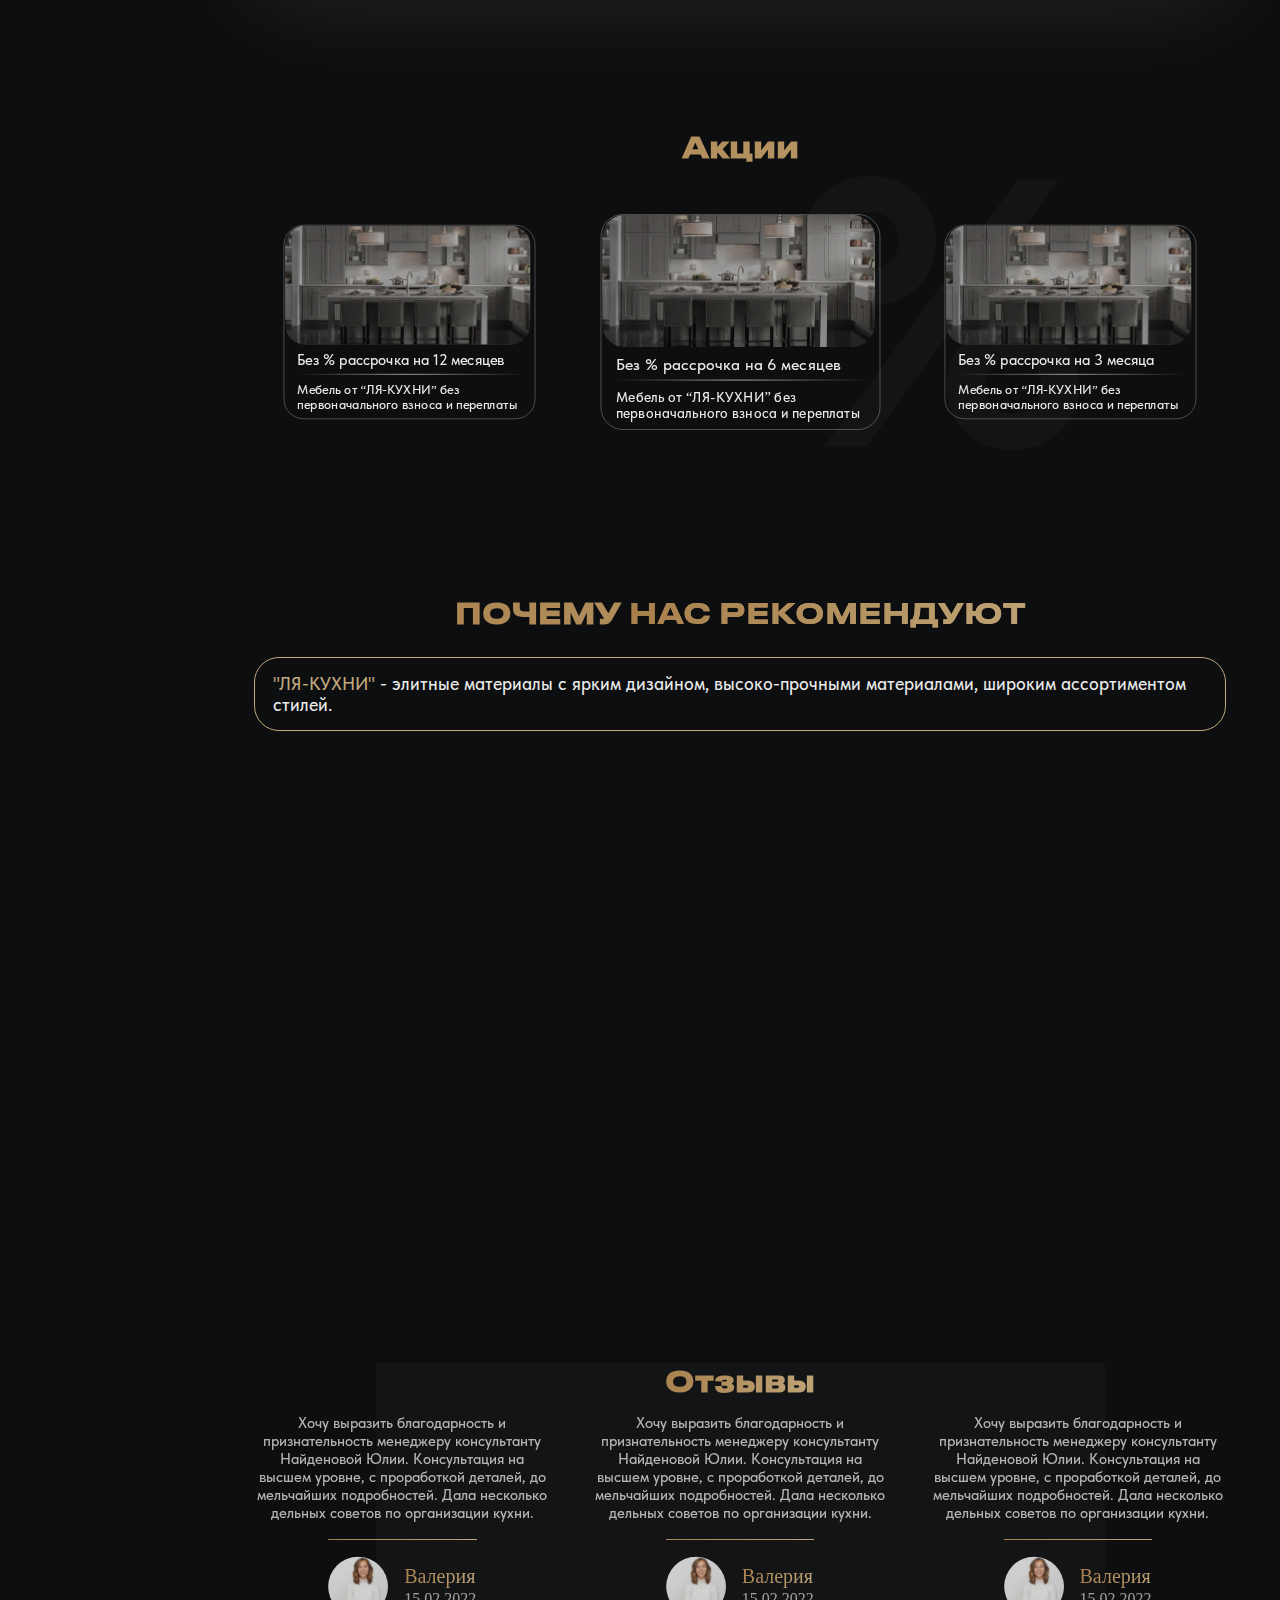
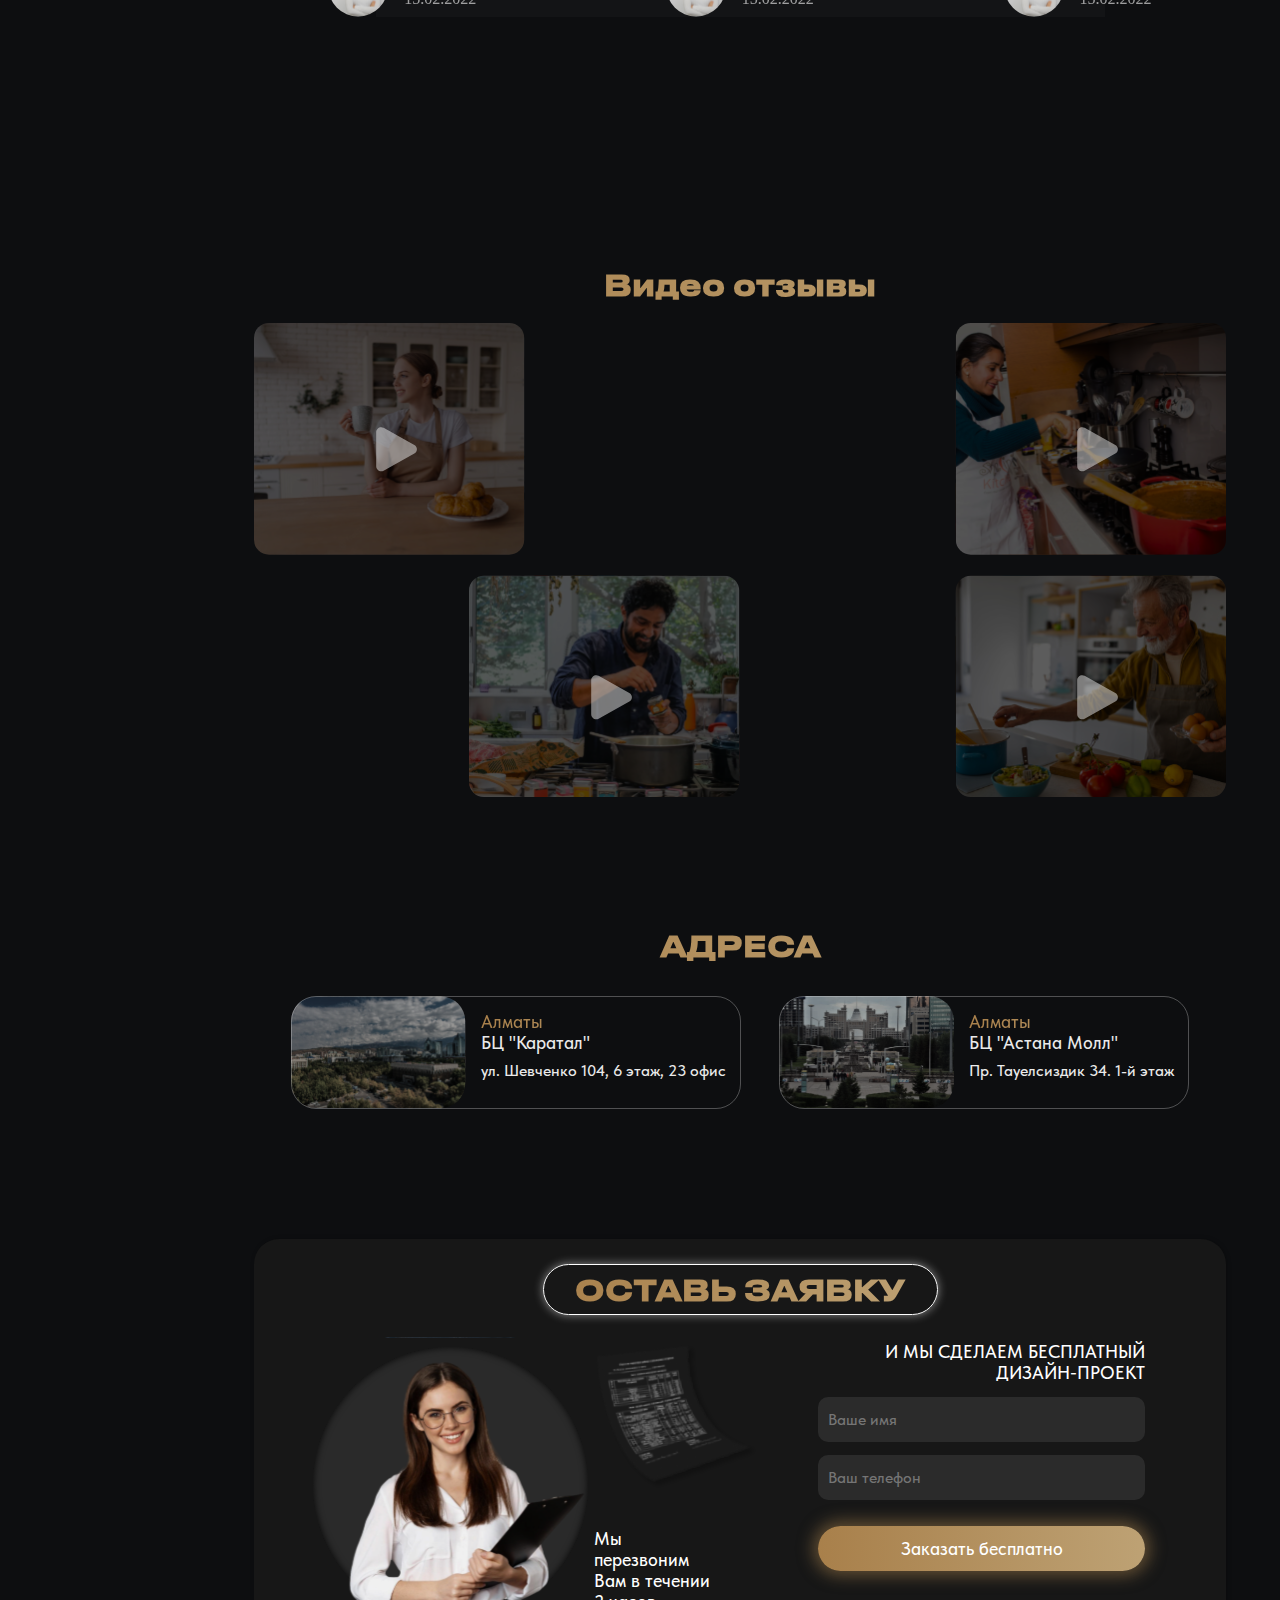
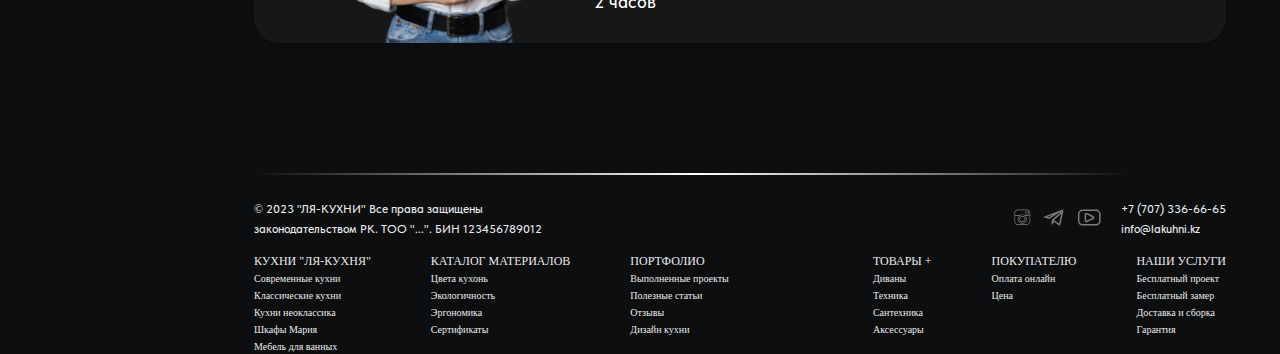
==== commit a12ab144: "Добавление страницы" ====
--- a/index.html
+++ b/index.html
@@ -5,16 +5,16 @@
     <meta charset="UTF-8">
     <meta name="viewport" content="width=device-width, initial-scale=1.0 user-scalable=no">
     <title>Мебель</title>
-    <link rel="stylesheet" href="/css/reset.css">
-    <link rel="stylesheet" href="/css/style.css">
-    <link rel="stylesheet" href="/css/fonts.css">
+    <link rel="stylesheet" href="./css/reset.css">
+    <link rel="stylesheet" href="./css/style.css">
+    <link rel="stylesheet" href="./css/fonts.css">
 </head>
 
 <body>
     <header class="header">
         <div class="header__container">
             <div class="header__title">
-                <img src="/images/_105553154231680.svg" alt="">
+                <img src="./images/_105553154231680.svg" alt="">
             </div>
             <ul class="header__list">
                 <li><a href="#title" class="header__item header__active" data-section="title">Главная</a></li>
@@ -36,14 +36,14 @@
             <div class="header__func">
                 <p>+7 707 123-45-67</p>
                 <div>
-                    <img class="header__func__img" src="/images/header__title.svg" alt="">
+                    <img class="header__func__img" src="./images/header__title.svg" alt="">
                 </div>
                 <div>
                     <button class="header__func__btn">Заказать замер</button>
                 </div>
                 <div>
                     <button class="header__func__show">
-                        <img src="/images/whatsapp.svg" alt="">
+                        <img src="./images/whatsapp.svg" alt="">
                     </button>
                 </div>
 
@@ -105,7 +105,7 @@
                         В “ЛЯ-КУХНИ”?</h1>
                     <div class="abstracts__list">
                         <div class="abstracts__item">
-                            <img class="abstracts__item__img" src="/images/abs__1.svg" alt="">
+                            <img class="abstracts__item__img" src="./images/abs__1.svg" alt="">
                             <div class="abstracts__item__disc">
                                 <p class="abstracts__item__number">№1</p>
                                 <p class="abstracts__item__light">Свой цех<span class="abstracts__item__bold"> без
@@ -113,7 +113,7 @@
                             </div>
                         </div>
                         <div class="abstracts__item">
-                            <img class="abstracts__item__img" src="/images/abs__2.svg" alt="">
+                            <img class="abstracts__item__img" src="./images/abs__2.svg" alt="">
                             <div class="abstracts__item__disc">
                                 <p class="abstracts__item__number">№2</p>
                                 <p class="abstracts__item__bold">193<span class="abstracts__item__light"> выполнено
@@ -121,7 +121,7 @@
                             </div>
                         </div>
                         <div class="abstracts__item">
-                            <img class="abstracts__item__img" src="/images/abs__3.svg" alt="">
+                            <img class="abstracts__item__img" src="./images/abs__3.svg" alt="">
                             <div class="abstracts__item__disc">
                                 <p class="abstracts__item__number">№3</p>
                                 <p class="abstracts__item__light">Свой цех<span class="abstracts__item__bold"> без
@@ -129,7 +129,7 @@
                             </div>
                         </div>
                         <div class="abstracts__item">
-                            <img class="abstracts__item__img" src="/images/abs__4.svg" alt="">
+                            <img class="abstracts__item__img" src="./images/abs__4.svg" alt="">
                             <div class="abstracts__item__disc">
                                 <p class="abstracts__item__number">№4</p>
                                 <p class="abstracts__item__light">Свой цех<span class="abstracts__item__bold"> без
@@ -137,7 +137,7 @@
                             </div>
                         </div>
                         <div class="abstracts__item">
-                            <img class="abstracts__item__img" src="/images/abs__5.svg" alt="">
+                            <img class="abstracts__item__img" src="./images/abs__5.svg" alt="">
                             <div class="abstracts__item__disc">
                                 <p class="abstracts__item__number">№5</p>
                                 <p class="abstracts__item__light">Свой цех<span class="abstracts__item__bold"> без
@@ -145,7 +145,7 @@
                             </div>
                         </div>
                         <div class="abstracts__item">
-                            <img class="abstracts__item__img" src="/images/abs__6.svg" alt="">
+                            <img class="abstracts__item__img" src="./images/abs__6.svg" alt="">
                             <div class="abstracts__item__disc">
                                 <p class="abstracts__item__number">№6</p>
                                 <p class="abstracts__item__light">Свой цех<span class="abstracts__item__bold"> без
@@ -153,7 +153,7 @@
                             </div>
                         </div>
                         <div class="abstracts__item">
-                            <img class="abstracts__item__img" src="/images/abs_7.svg" alt="">
+                            <img class="abstracts__item__img" src="./images/abs_7.svg" alt="">
                             <div class="abstracts__item__disc">
                                 <p class="abstracts__item__number">№7</p>
                                 <p class="abstracts__item__light">Свой цех<span class="abstracts__item__bold"> без
@@ -161,7 +161,7 @@
                             </div>
                         </div>
                         <div class="abstracts__item">
-                            <img class="abstracts__item__img" src="/images/abs_8.svg" alt="">
+                            <img class="abstracts__item__img" src="./images/abs_8.svg" alt="">
                             <div class="abstracts__item__disc">
                                 <p class="abstracts__item__number">№8</p>
                                 <p class="abstracts__item__light">Свой цех<span class="abstracts__item__bold"> без
@@ -176,7 +176,7 @@
                 <h1 class="all__title">О команде</h1>
                 <div class="team-list">
                     <div class="employee-card">
-                        <img src="images/employee-1.jpg" alt="Фотография сотрудника" class="employee__photo" />
+                        <img src="./images/employee-1.jpg" alt="Фотография сотрудника" class="employee__photo" />
                         <div class="employee__info">
                             <p class="employee__name">Мадина Нурбекова</p>
                             <p class="employee__job">Дизайнер</p>
@@ -187,7 +187,7 @@
                         </div>
                     </div>
                     <div class="employee-card employee-card--selected">
-                        <img src="images/employee-1.jpg" alt="Фотография сотрудника" class="employee__photo" />
+                        <img src="./images/employee-1.jpg" alt="Фотография сотрудника" class="employee__photo" />
                         <div class="employee__info">
                             <p class="employee__name">Мадина Нурбекова</p>
                             <p class="employee__job">Дизайнер</p>
@@ -198,7 +198,7 @@
                         </div>
                     </div>
                     <div class="employee-card">
-                        <img src="images/employee-1.jpg" alt="Фотография сотрудника" class="employee__photo" />
+                        <img src="./images/employee-1.jpg" alt="Фотография сотрудника" class="employee__photo" />
                         <div class="employee__info">
                             <p class="employee__name">Мадина Нурбекова</p>
                             <p class="employee__job">Дизайнер</p>
@@ -209,7 +209,7 @@
                         </div>
                     </div>
                     <div class="employee-card">
-                        <img src="images/employee-1.jpg" alt="Фотография сотрудника" class="employee__photo" />
+                        <img src="./images/employee-1.jpg" alt="Фотография сотрудника" class="employee__photo" />
                         <div class="employee__info">
                             <p class="employee__name">Мадина Нурбекова</p>
                             <p class="employee__job">Дизайнер</p>
@@ -259,7 +259,7 @@
                                 системы, что позволяет исключить ошибки при оформлении и
                                 производстве заказов.
                             </p>
-                            <img src="images/about-factory-1.jpg" alt="О нас" class="about-factory__img" />
+                            <img src="./images/about-factory-1.jpg" alt="О нас" class="about-factory__img" />
                         </div>
                     </div>
                     <div class="about-factory__card about-factory__card--right">
@@ -272,7 +272,7 @@
                                 станками и всем необходимым оборудованием для обработки стекла и
                                 камня.
                             </p>
-                            <img src="images/about-factory-2.jpg" alt="О нас" class="about-factory__img" />
+                            <img src="./images/about-factory-2.jpg" alt="О нас" class="about-factory__img" />
                         </div>
                     </div>
                     <div class="about-factory__card about-factory__card--left">
@@ -285,7 +285,7 @@
                                 системы, что позволяет исключить ошибки при оформлении и
                                 производстве заказов.
                             </p>
-                            <img src="images/about-factory-3.jpg" alt="О нас" class="about-factory__img" />
+                            <img src="./images/about-factory-3.jpg" alt="О нас" class="about-factory__img" />
                         </div>
                     </div>
                 </div>
@@ -326,11 +326,11 @@
                     <div class="maked__content">
                         <div class="maked__item">
                             <div class="maked__item__image">
-                                <img class="maked__item__image__back" src="/images/maked__1.svg" alt="">
-                                <img class="maked__item__image__back__phone" src="/images/maked__1__phone.svg" alt="">
-                                <img class="maked__item__image__hum1" src="/images/maked__1__hum.svg" alt="">
+                                <img class="maked__item__image__back" src="./images/maked__1.svg" alt="">
+                                <img class="maked__item__image__back__phone" src="./images/maked__1__phone.svg" alt="">
+                                <img class="maked__item__image__hum1" src="./images/maked__1__hum.svg" alt="">
                                 <div class="maked__item__image__price">
-                                    <img class="maked__item__image__price__img" src="/images/maked__image__price.svg"
+                                    <img class="maked__item__image__price__img" src="./images/maked__image__price.svg"
                                         alt="">
                                     <p class="maked__item__image__price__text">15 000тг</p>
                                 </div>
@@ -349,11 +349,11 @@
                         </div>
                         <div class="maked__item">
                             <div class="maked__item__image">
-                                <img class="maked__item__image__back" src="/images/maked__1.svg" alt="">
-                                <img class="maked__item__image__back__phone" src="/images/maked__1__phone.svg" alt="">
-                                <img class="maked__item__image__hum2" src="/images/maked__2.svg" alt="">
+                                <img class="maked__item__image__back" src="./images/maked__1.svg" alt="">
+                                <img class="maked__item__image__back__phone" src="./images/maked__1__phone.svg" alt="">
+                                <img class="maked__item__image__hum2" src="./images/maked__2.svg" alt="">
                                 <div class="maked__item__image__price">
-                                    <img class="maked__item__image__price__img" src="/images/maked__image__price.svg"
+                                    <img class="maked__item__image__price__img" src="./images/maked__image__price.svg"
                                         alt="">
                                     <p class="maked__item__image__price__text">15 000тг</p>
                                 </div>
@@ -392,9 +392,11 @@
                     </div>
                     <div class="catalog__grid">
                         <div class="catalog__grid__item">
-                            <img class="catalog__grid__item__img" src="/images/catalog__item.svg" alt="">
+                            <img class="catalog__grid__item__img" src="./images/catalog__item.svg" alt="">
                             <div class="catalog__grid__container">
-                                <p class="catalog__grid__item__kich">Кухня <span>Antro</span></p>
+                                <a href="./category.html">
+                                    <p class="catalog__grid__item__kich">Кухня <span>Antro</span></p>
+                                </a>
                                 <p class="catalog__grid__item__type">Неоклассика<span> | МДФ</span></p>
                                 <div class="catalog__grid__item__price">
                                     <div class="catalog__grid__item__price__text">
@@ -406,9 +408,11 @@
                             </div>
                         </div>
                         <div class="catalog__grid__item">
-                            <img class="catalog__grid__item__img" src="/images/catalog__item.svg" alt="">
+                            <img class="catalog__grid__item__img" src="./images/catalog__item.svg" alt="">
                             <div class="catalog__grid__container">
-                                <p class="catalog__grid__item__kich">Кухня <span>Antro</span></p>
+                                <a href="./category.html">
+                                    <p class="catalog__grid__item__kich">Кухня <span>Antro</span></p>
+                                </a>
                                 <p class="catalog__grid__item__type">Неоклассика<span> | МДФ</span></p>
                                 <div class="catalog__grid__item__price">
                                     <div class="catalog__grid__item__price__text">
@@ -420,9 +424,11 @@
                             </div>
                         </div>
                         <div class="catalog__grid__item">
-                            <img class="catalog__grid__item__img" src="/images/catalog__item.svg" alt="">
+                            <img class="catalog__grid__item__img" src="./images/catalog__item.svg" alt="">
                             <div class="catalog__grid__container">
-                                <p class="catalog__grid__item__kich">Кухня <span>Antro</span></p>
+                                <a class="catalog__grid__container__link" href="./category.html">
+                                    <p class="catalog__grid__item__kich">Кухня <span>Antro</span></p>
+                                </a>
                                 <p class="catalog__grid__item__type">Неоклассика<span> | МДФ</span></p>
                                 <div class="catalog__grid__item__price">
                                     <div class="catalog__grid__item__price__text">
@@ -434,9 +440,11 @@
                             </div>
                         </div>
                         <div class="catalog__grid__item">
-                            <img class="catalog__grid__item__img" src="/images/catalog__item.svg" alt="">
+                            <img class="catalog__grid__item__img" src="./images/catalog__item.svg" alt="">
                             <div class="catalog__grid__container">
-                                <p class="catalog__grid__item__kich">Кухня <span>Antro</span></p>
+                                <a href="./category.html">
+                                    <p class="catalog__grid__item__kich">Кухня <span>Antro</span></p>
+                                </a>
                                 <p class="catalog__grid__item__type">Неоклассика<span> | МДФ</span></p>
                                 <div class="catalog__grid__item__price">
                                     <div class="catalog__grid__item__price__text">
@@ -448,9 +456,11 @@
                             </div>
                         </div>
                         <div class="catalog__grid__item">
-                            <img class="catalog__grid__item__img" src="/images/catalog__item.svg" alt="">
+                            <img class="catalog__grid__item__img" src="./images/catalog__item.svg" alt="">
                             <div class="catalog__grid__container">
-                                <p class="catalog__grid__item__kich">Кухня <span>Antro</span></p>
+                                <a class="catalog__grid__container__link" href="./category.html">
+                                    <p class="catalog__grid__item__kich">Кухня <span>Antro</span></p>
+                                </a>
                                 <p class="catalog__grid__item__type">Неоклассика<span> | МДФ</span></p>
                                 <div class="catalog__grid__item__price">
                                     <div class="catalog__grid__item__price__text">
@@ -462,9 +472,11 @@
                             </div>
                         </div>
                         <div class="catalog__grid__item">
-                            <img class="catalog__grid__item__img" src="/images/catalog__item.svg" alt="">
+                            <img class="catalog__grid__item__img" src="./images/catalog__item.svg" alt="">
                             <div class="catalog__grid__container">
-                                <p class="catalog__grid__item__kich">Кухня <span>Antro</span></p>
+                                <a class="catalog__grid__container__link" href="./category.html">
+                                    <p class="catalog__grid__item__kich">Кухня <span>Antro</span></p>
+                                </a>
                                 <p class="catalog__grid__item__type">Неоклассика<span> | МДФ</span></p>
                                 <div class="catalog__grid__item__price">
                                     <div class="catalog__grid__item__price__text">
@@ -512,7 +524,7 @@
                     <h1 class="all__title">Кухни эконом класса</h1>
                     <div class="ecokitch__list">
                         <div class="ecokitch__grid__item">
-                            <img class="catalog__grid__item__img" src="/images/catalog__item.svg" alt="">
+                            <img class="catalog__grid__item__img" src="./images/catalog__item.svg" alt="">
                             <div class="catalog__grid__container">
                                 <p class="catalog__grid__item__kich">Кухня <span>Antro</span></p>
                                 <p class="catalog__grid__item__type">Неоклассика<span> | МДФ</span></p>
@@ -526,7 +538,7 @@
                             </div>
                         </div>
                         <div class="ecokitch__grid__item">
-                            <img class="catalog__grid__item__img" src="/images/catalog__item.svg" alt="">
+                            <img class="catalog__grid__item__img" src="./images/catalog__item.svg" alt="">
                             <div class="catalog__grid__container">
                                 <p class="catalog__grid__item__kich">Кухня <span>Antro</span></p>
                                 <p class="catalog__grid__item__type">Неоклассика<span> | МДФ</span></p>
@@ -540,7 +552,7 @@
                             </div>
                         </div>
                         <div class="ecokitch__grid__item">
-                            <img class="catalog__grid__item__img" src="/images/catalog__item.svg" alt="">
+                            <img class="catalog__grid__item__img" src="./images/catalog__item.svg" alt="">
                             <div class="catalog__grid__container">
                                 <p class="catalog__grid__item__kich">Кухня <span>Antro</span></p>
                                 <p class="catalog__grid__item__type">Неоклассика<span> | МДФ</span></p>
@@ -565,64 +577,64 @@
                     <div class="benefits__list">
                         <div class="benefits__item">
                             <div class="benefits__item__image">
-                                <img class="blurred__image" src="/images/benef__back1.svg" alt="">
-                                <img class="benefits__item__image__phone" src="/images/benefits__phonr.svg" alt="">
+                                <img class="blurred__image" src="./images/benef__back1.svg" alt="">
+                                <img class="benefits__item__image__phone" src="./images/benefits__phonr.svg" alt="">
                                 <p>Оптимизируем рабочие процессы
                                     чтобы создать кухню мечты:</p>
                             </div>
                             <div class="benefits__item__list">
                                 <div class="benefits__item__list__row">
-                                    <img src="/images/benef__item.svg" alt="">
+                                    <img src="./images/benef__item.svg" alt="">
                                     <p>Делим на 5 зон: запасы, хранение, мойка, подготовка, приготовление еды</p>
                                 </div>
                                 <div class="benefits__item__list__row">
-                                    <img src="/images/benef__item.svg" alt="">
+                                    <img src="./images/benef__item.svg" alt="">
                                     <p>Запасы, хранение, мойка, подготовка, приготовление еды</p>
                                 </div>
                                 <div class="benefits__item__list__row">
-                                    <img src="/images/benef__item.svg" alt="">
+                                    <img src="./images/benef__item.svg" alt="">
                                     <p>Создаём правильную высоту поверхностипо
                                         вашему росту</p>
                                 </div>
                                 <div class="benefits__item__list__row">
-                                    <img src="/images/benef__item.svg" alt="">
+                                    <img src="./images/benef__item.svg" alt="">
                                     <p>Создаём ящики полного выдвижения вместо обычных дверей</p>
                                 </div>
                                 <div class="benefits__item__list__row">
-                                    <img src="/images/benef__item.svg" alt="">
+                                    <img src="./images/benef__item.svg" alt="">
                                     <p>Делаем функциональные разделители для порядка в каждом ящике</p>
                                 </div>
                                 <div class="benefits__item__list__row">
-                                    <img src="/images/benef__item.svg" alt="">
+                                    <img src="./images/benef__item.svg" alt="">
                                     <p>Применяем систему TIP-ON для дверей и шкафов без ручек</p>
                                 </div>
                             </div>
                         </div>
                         <div class="benefits__item">
                             <div class="benefits__item__image">
-                                <img class="blurred__image" src="/images/benef__back2.svg" alt="">
-                                <img class="benefits__item__image__phone" src="/images/benefits__phonr.svg" alt="">
+                                <img class="blurred__image" src="./images/benef__back2.svg" alt="">
+                                <img class="benefits__item__image__phone" src="./images/benefits__phonr.svg" alt="">
                                 <p>Используем эффективно пространство кухни</p>
                             </div>
                             <div class="benefits__item__list">
                                 <div class="benefits__item__list__row">
-                                    <img src="/images/benef__item.svg" alt="">
+                                    <img src="./images/benef__item.svg" alt="">
                                     <p>П-образный ящик под мойку</p>
                                 </div>
                                 <div class="benefits__item__list__row">
-                                    <img src="/images/benef__item.svg" alt="">
+                                    <img src="./images/benef__item.svg" alt="">
                                     <p>Угловой шкаф space corner</p>
                                 </div>
                                 <div class="benefits__item__list__row">
-                                    <img src="/images/benef__item.svg" alt="">
+                                    <img src="./images/benef__item.svg" alt="">
                                     <p>Вместительный шкаф для запасов</p>
                                 </div>
                                 <div class="benefits__item__list__row">
-                                    <img src="/images/benef__item.svg" alt="">
+                                    <img src="./images/benef__item.svg" alt="">
                                     <p>Создаём ящики полного выдвижения вместо обычных дверей</p>
                                 </div>
                                 <div class="benefits__item__list__row">
-                                    <img src="/images/benef__item.svg" alt="">
+                                    <img src="./images/benef__item.svg" alt="">
                                     <p>Системы выдвижных ящиков</p>
                                 </div>
 
@@ -630,38 +642,38 @@
                         </div>
                         <div class="benefits__item">
                             <div class="benefits__item__image">
-                                <img class="blurred__image" src="/images/benef__back3.svg" alt="">
-                                <img class="benefits__item__image__phone" src="/images/benefits__phonr.svg" alt="">
+                                <img class="blurred__image" src="./images/benef__back3.svg" alt="">
+                                <img class="benefits__item__image__phone" src="./images/benefits__phonr.svg" alt="">
                                 <p>Оптимизируем рабочие процессы
                                     чтобы создать кухню мечты:</p>
                             </div>
                             <div class="benefits__item__list">
                                 <div class="benefits__item__list__row">
-                                    <img src="/images/benef__item.svg" alt="">
+                                    <img src="./images/benef__item.svg" alt="">
                                     <p>Декоративные настенные панели</p>
                                 </div>
                                 <div class="benefits__item__list__row">
-                                    <img src="/images/benef__item.svg" alt="">
+                                    <img src="./images/benef__item.svg" alt="">
                                     <p>Выдвижные сушки под раковиной</p>
                                 </div>
                                 <div class="benefits__item__list__row">
-                                    <img src="/images/benef__item.svg" alt="">
+                                    <img src="./images/benef__item.svg" alt="">
                                     <p>Множество вариантов ручек</p>
                                 </div>
                                 <div class="benefits__item__list__row">
-                                    <img src="/images/benef__item.svg" alt="">
+                                    <img src="./images/benef__item.svg" alt="">
                                     <p>Выкрас панели под любой цвет и фактуру</p>
                                 </div>
                                 <div class="benefits__item__list__row">
-                                    <img src="/images/benef__item.svg" alt="">
+                                    <img src="./images/benef__item.svg" alt="">
                                     <p>Разнообразие фасадов</p>
                                 </div>
                                 <div class="benefits__item__list__row">
-                                    <img src="/images/benef__item.svg" alt="">
+                                    <img src="./images/benef__item.svg" alt="">
                                     <p>Многофункциональные панели</p>
                                 </div>
                                 <div class="benefits__item__list__row">
-                                    <img src="/images/benef__item.svg" alt="">
+                                    <img src="./images/benef__item.svg" alt="">
                                     <p>Деревянные ёмкости CASSETTO</p>
                                 </div>
 
@@ -680,7 +692,7 @@
                     <div class="catalogfur__grid">
                         <div class="catalogfur__item">
                             <div class="catalogfur__item__image">
-                                <img src="/images/fur__img1.svg" alt="">
+                                <img src="./images/fur__img1.svg" alt="">
                                 <p class="catalogfur__item__image__number">01</p>
                                 <p class="catalogfur__item__image__text">Шкафы</p>
                             </div>
@@ -708,7 +720,7 @@
                         </div>
                         <div class="catalogfur__item">
                             <div class="catalogfur__item__image">
-                                <img src="/images/fur__img3.svg" alt="">
+                                <img src="./images/fur__img3.svg" alt="">
                                 <p class="catalogfur__item__image__number">03</p>
                                 <p class="catalogfur__item__image__text">Мебель для ванной</p>
                             </div>
@@ -722,7 +734,7 @@
                         </div>
                         <div class="catalogfur__item">
                             <div class="catalogfur__item__image">
-                                <img src="/images/fur__img4.svg" alt="">
+                                <img src="./images/fur__img4.svg" alt="">
                                 <p class="catalogfur__item__image__number">04</p>
                                 <p class="catalogfur__item__image__text">Прихожие</p>
                             </div>
@@ -736,7 +748,7 @@
                         </div>
                         <div class="catalogfur__item">
                             <div class="catalogfur__item__image">
-                                <img src="/images/fur__img5.svg" alt="">
+                                <img src="./images/fur__img5.svg" alt="">
                                 <p class="catalogfur__item__image__number">05</p>
                                 <p class="catalogfur__item__image__text">Мебель для спальни</p>
                             </div>
@@ -750,7 +762,7 @@
                         </div>
                         <div class="catalogfur__item">
                             <div class="catalogfur__item__image">
-                                <img src="/images/fur__img6.svg" alt="">
+                                <img src="./images/fur__img6.svg" alt="">
                                 <p class="catalogfur__item__image__number">06</p>
                                 <p class="catalogfur__item__image__text">Гардеробные</p>
                             </div>
@@ -764,7 +776,7 @@
                         </div>
                         <div class="catalogfur__item">
                             <div class="catalogfur__item__image">
-                                <img src="/images/fur__img7.svg" alt="">
+                                <img src="./images/fur__img7.svg" alt="">
                                 <p class="catalogfur__item__image__number">07</p>
                                 <p class="catalogfur__item__image__text">Мебель для гостиной</p>
                             </div>
@@ -778,7 +790,7 @@
                         </div>
                         <div class="catalogfur__item">
                             <div class="catalogfur__item__image">
-                                <img src="/images/fur__img8.svg" alt="">
+                                <img src="./images/fur__img8.svg" alt="">
                                 <p class="catalogfur__item__image__number">08</p>
                                 <p class="catalogfur__item__image__text">Детская мебель</p>
                             </div>
@@ -819,7 +831,7 @@
                                 первоначального взноса и переплаты</p>
                         </div>
                     </div>
-                    <img class="shares__back" src="/images/shares__back.svg" alt="">
+                    <img class="shares__back" src="./images/shares__back.svg" alt="">
                 </div>
             </section>
             <section id="recom" class="recom">
@@ -839,7 +851,7 @@
                                         кухню которая будет
                                         радовать вас каждый день.</p>
                                 </div>
-                                <img src="/images/recom__1.svg" alt="">
+                                <img src="./images/recom__1.svg" alt="">
                             </div>
                             <div class="recom__item3 recom__item">
                                 <div class="recom__item__disc">
@@ -848,7 +860,7 @@
                                     <p>Никаких сколь при резке материалов, и не ровных углов и поверхностей, все
                                         благодаря современным станкам нашего мебельного цеха.</p>
                                 </div>
-                                <img src="/images/recom__3.svg" alt="">
+                                <img src="./images/recom__3.svg" alt="">
                             </div>
 
                         </div>
@@ -860,7 +872,7 @@
                                         ЛДС, Акрилы, столешницы, дерево и высоко-качественная фурнитура которая работает
                                         как швейцарские часы.</p>
                                 </div>
-                                <img src="/images/recom__2.svg" alt="">
+                                <img src="./images/recom__2.svg" alt="">
                             </div>
                             <div class="recom__item4 recom__item">
                                 <div class="recom__item__disc">
@@ -868,7 +880,7 @@
                                     <p>Наши мастера сборщики с высокой точностью и осторожностью собирают кухню мечта.
                                     </p>
                                 </div>
-                                <img src="/images/recom__4.svg" alt="">
+                                <img src="./images/recom__4.svg" alt="">
                             </div>
                         </div>
                     </div>
@@ -887,7 +899,7 @@
                             </div>
                             <div class="reviews__line"></div>
                             <div class="reviews__author">
-                                <img src="/images/rev__aut.svg" alt="">
+                                <img src="./images/rev__aut.svg" alt="">
                                 <div class="reviews__author__disc">
                                     <h1>Валерия</h1>
                                     <p>15.02.2022</p>
@@ -903,7 +915,7 @@
                             </div>
                             <div class="reviews__line"></div>
                             <div class="reviews__author">
-                                <img src="/images/rev__aut.svg" alt="">
+                                <img src="./images/rev__aut.svg" alt="">
                                 <div class="reviews__author__disc">
                                     <h1>Валерия</h1>
                                     <p>15.02.2022</p>
@@ -919,7 +931,7 @@
                             </div>
                             <div class="reviews__line"></div>
                             <div class="reviews__author">
-                                <img src="/images/rev__aut.svg" alt="">
+                                <img src="./images/rev__aut.svg" alt="">
                                 <div class="reviews__author__disc">
                                     <h1>Валерия</h1>
                                     <p>15.02.2022</p>
@@ -945,40 +957,40 @@
                         <div class="video__row">
                             <div class="video__row__item">
                                 <div class="video__row__item__player">
-                                    <img class="player" src="/images/video__1.svg" alt="">
-                                    <img class="play" src="/images/video__play.svg" alt="">
+                                    <img class="player" src="./images/video__1.svg" alt="">
+                                    <img class="play" src="./images/video__play.svg" alt="">
                                 </div>
                             </div>
                             <div class="video__row__item">
                                 <div class="video__row__item__player">
-                                    <img class="player" src="/images/video__2.svg" alt="">
-                                    <img class="play" src="/images/video__play.svg" alt="">
+                                    <img class="player" src="./images/video__2.svg" alt="">
+                                    <img class="play" src="./images/video__play.svg" alt="">
                                 </div>
                             </div>
                             <div class="video__row__item">
                                 <div class="video__row__item__player">
-                                    <img class="player" src="/images/video__3.svg" alt="">
-                                    <img class="play" src="/images/video__play.svg" alt="">
+                                    <img class="player" src="./images/video__3.svg" alt="">
+                                    <img class="play" src="./images/video__play.svg" alt="">
                                 </div>
                             </div>
                         </div>
                         <div class="video__row">
                             <div class="video__row__item">
                                 <div class="video__row__item__player">
-                                    <img class="player" src="/images/video__4.svg" alt="">
-                                    <img class="play" src="/images/video__play.svg" alt="">
+                                    <img class="player" src="./images/video__4.svg" alt="">
+                                    <img class="play" src="./images/video__play.svg" alt="">
                                 </div>
                             </div>
                             <div class="video__row__item">
                                 <div class="video__row__item__player">
-                                    <img class="player" src="/images/video__5.svg" alt="">
-                                    <img class="play" src="/images/video__play.svg" alt="">
+                                    <img class="player" src="./images/video__5.svg" alt="">
+                                    <img class="play" src="./images/video__play.svg" alt="">
                                 </div>
                             </div>
                             <div class="video__row__item">
                                 <div class="video__row__item__player">
-                                    <img class="player" src="/images/video__6.svg" alt="">
-                                    <img class="play" src="/images/video__play.svg" alt="">
+                                    <img class="player" src="./images/video__6.svg" alt="">
+                                    <img class="play" src="./images/video__play.svg" alt="">
                                 </div>
                             </div>
                         </div>
@@ -990,7 +1002,7 @@
                     <h1 class="all__title">АДРЕСА</h1>
                     <div class="address__list">
                         <div class="address__item">
-                            <img src="/images/address__1.svg" alt="">
+                            <img src="./images/address__1.svg" alt="">
                             <div class="address__item__disc">
                                 <h1>Алматы</h1>
                                 <p>БЦ "Каратал"</p>
@@ -999,7 +1011,7 @@
                             </div>
                         </div>
                         <div class="address__item">
-                            <img src="/images/address__2.svg" alt="">
+                            <img src="./images/address__2.svg" alt="">
                             <div class="address__item__disc">
                                 <h1>Алматы</h1>
                                 <p>БЦ "Астана Молл"</p>
@@ -1014,9 +1026,9 @@
                     <h1 class="request__title">ОСТАВЬ ЗАЯВКУ</h1>
                     <div class="request__content">
                         <div class="request__image">
-                            <img class="request__image__girl" src="/images/req__girl.svg" alt="">
+                            <img class="request__image__girl" src="./images/req__girl.svg" alt="">
                             <div class="request__image__form">
-                                <img class="request__image__form__paper" src="/images/req__paper.svg" alt="">
+                                <img class="request__image__form__paper" src="./images/req__paper.svg" alt="">
                                 <p>Мы перезвоним Вам в течении
                                     2 часов</p>
                             </div>
@@ -1041,7 +1053,7 @@
                             законодательством РК. ТОО "...". БИН 123456789012</p>
                         <div class="footer__high__link">
                             <div class="footer__high__images">
-                                <img src="/images/footer__high.svg" alt="">
+                                <img src="./images/footer__high.svg" alt="">
                             </div>
                             <div class="footer__high__numbers">
                                 <p class="footer__high__number">+7 (707) 336-66-65</p>
@@ -1101,8 +1113,8 @@
         </div>
     </main>
 
-    <script src="/js/script.js"></script>
-    <script src="/js/header.js"></script>
+    <script src="./js/script.js"></script>
+    <script src="./js/header.js"></script>
 
 </body>
 
--- a/css/style.css
+++ b/css/style.css
@@ -561,7 +561,7 @@
 /* ===========================================abstracts======================================= */
 @media screen and (min-width:1100px) {
     .abstracts__container {
-        background-image: url(/images/abss__back.svg);
+        background-image: url(../images/abss__back.svg);
         background-repeat: no-repeat;
         background-size: cover;
         padding: 21px 0px 32px 0px;
@@ -661,7 +661,7 @@
 
 @media screen and (min-width:200px) and (max-width:1099px) {
     .abstracts__container {
-        background-image: url(/images/abss__back.svg);
+        background-image: url(../images/abss__back.svg);
         background-repeat: no-repeat;
         background-size: cover;
         padding: 21px 0px 32px 0px;
@@ -1712,7 +1712,7 @@
 /* ================================extra============================================= */
 @media screen and (min-width:1100px) {
     .extra__container {
-        background-image: url(/images/extra__back.svg);
+        background-image: url(../images/extra__back.svg);
         background-repeat: no-repeat;
         background-size: cover;
     }
@@ -1768,7 +1768,7 @@
 
 @media screen and (min-width:200px) and (max-width:1099px) {
     .extra__container {
-        background-image: url(/images/extra__back.svg);
+        background-image: url(../images/extra__back.svg);
         background-repeat: no-repeat;
         background-size: cover;
     }
--- a/css/fonts.css
+++ b/css/fonts.css
@@ -1,7 +1,7 @@
 @font-face {
     font-family: 'drukcur';
     /* Название шрифта для использования в CSS */
-    src: url('/fonts/DrukCur/druktextwidecyr-medium.otf') format('truetype');
+    src: url('../fonts/DrukCur/druktextwidecyr-medium.otf') format('truetype');
     /* Путь к файлу шрифта */
     font-weight: normal;
     /* Нормальный вес шрифта */
@@ -11,7 +11,7 @@
 
 @font-face { 
     font-family: 'TildaSans';
-    src: url('/fonts/Tilda/TildaSans-Medium.woff') format('truetype');
+    src: url('../fonts/Tilda/TildaSans-Medium.woff') format('truetype');
     font-weight: normal;
     /* Нормальный вес шрифта */
     font-style: normal;
